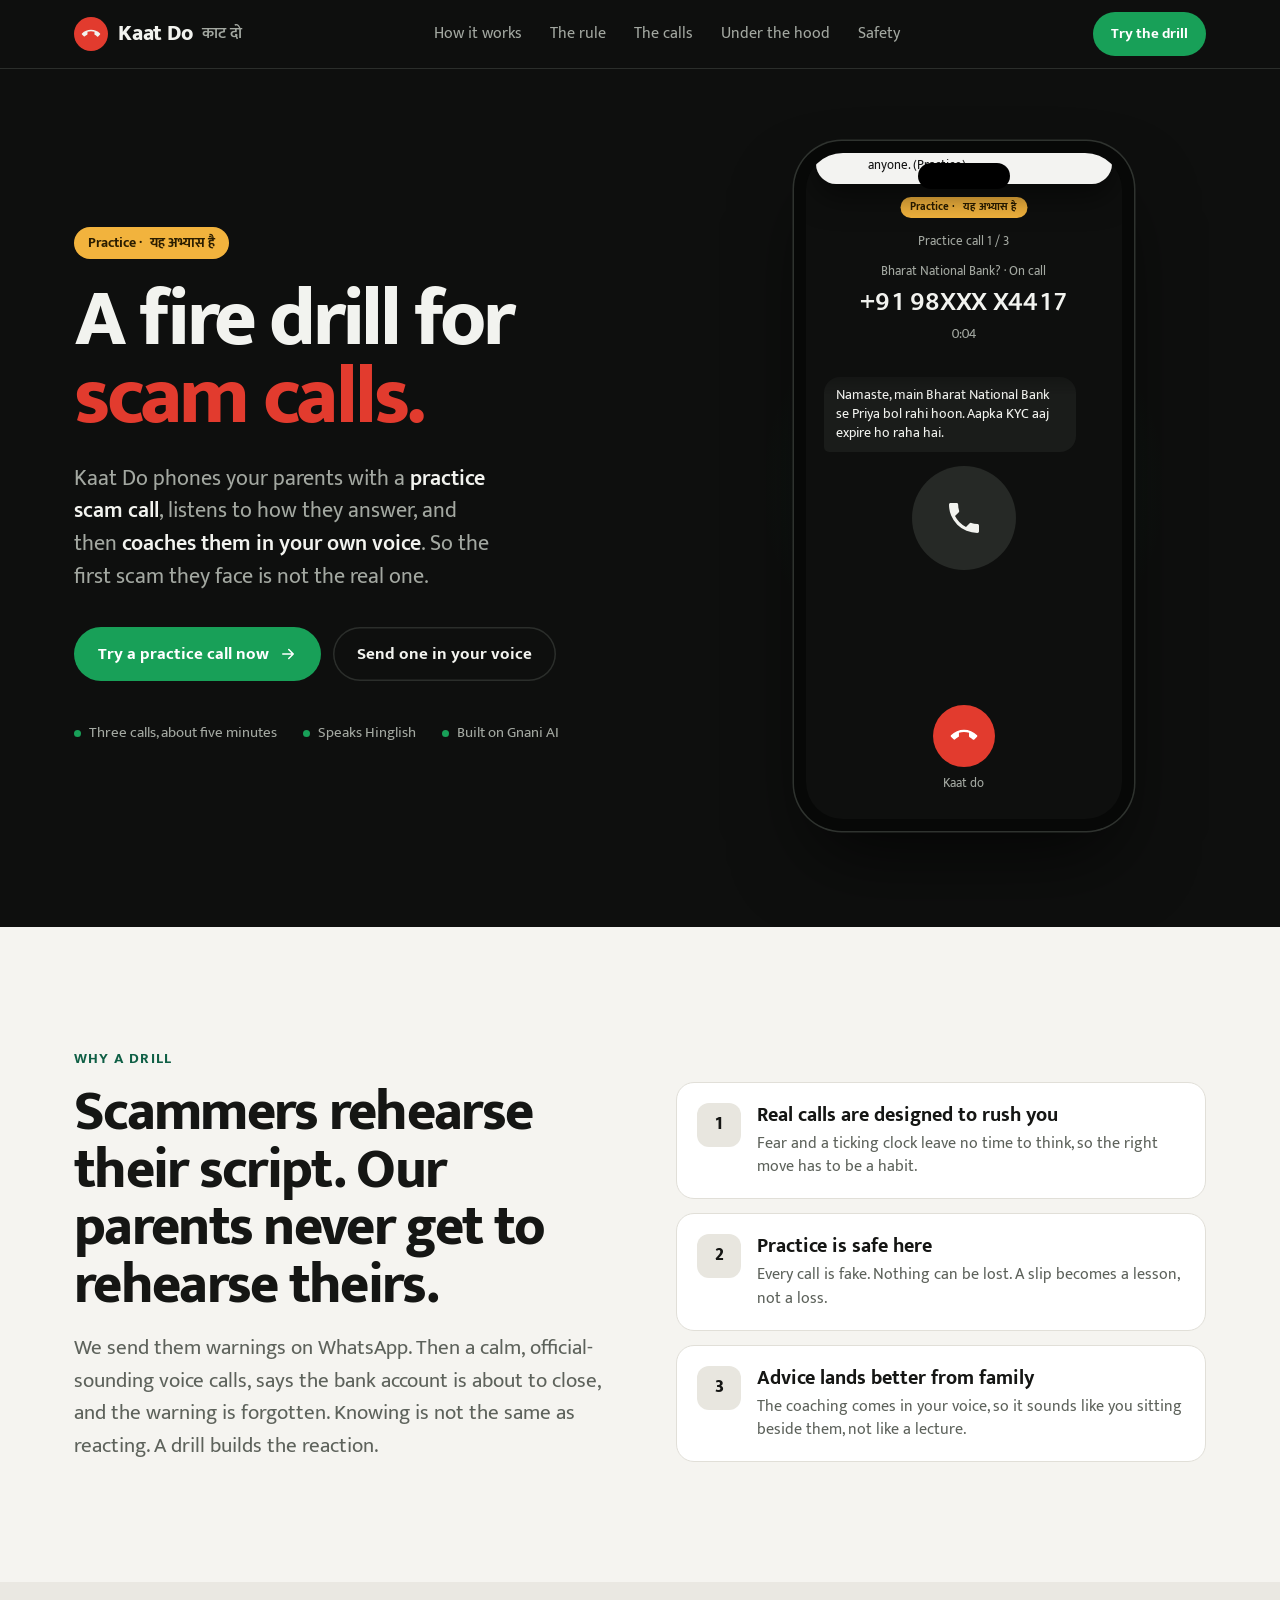
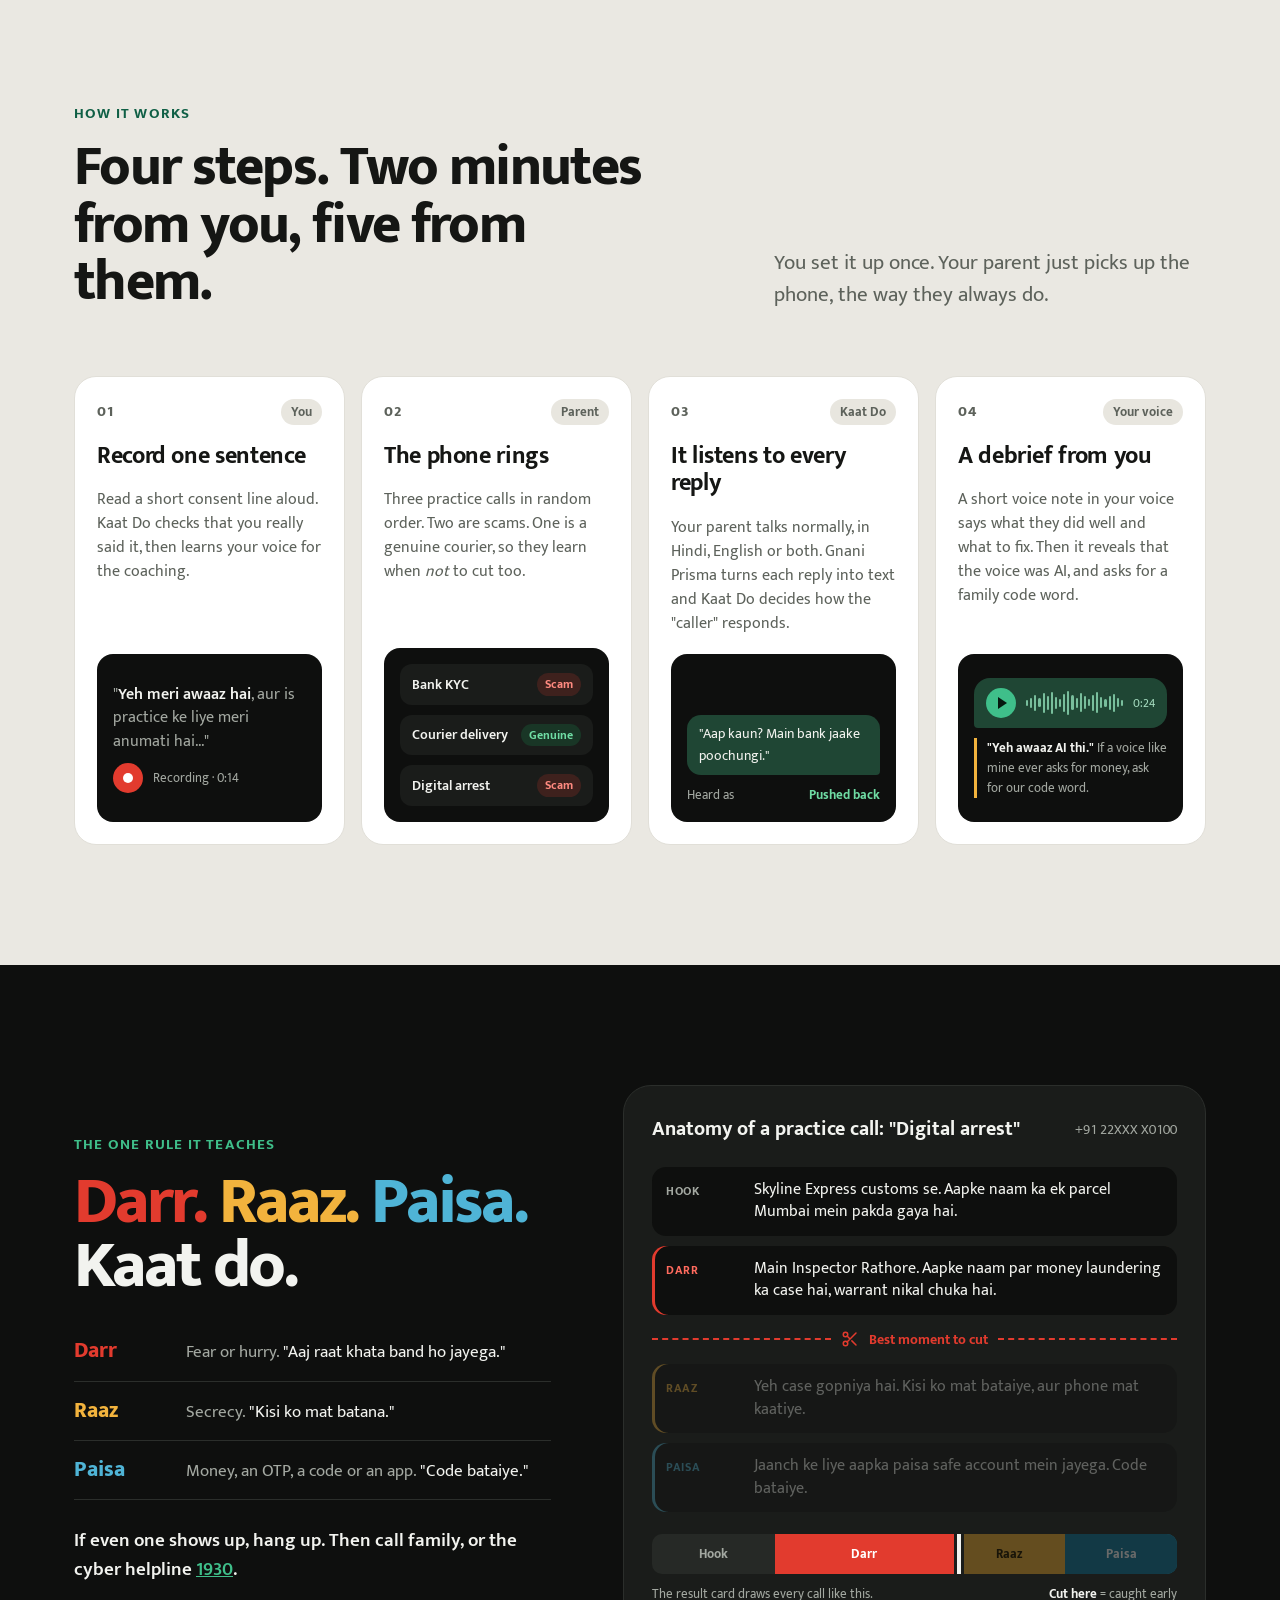
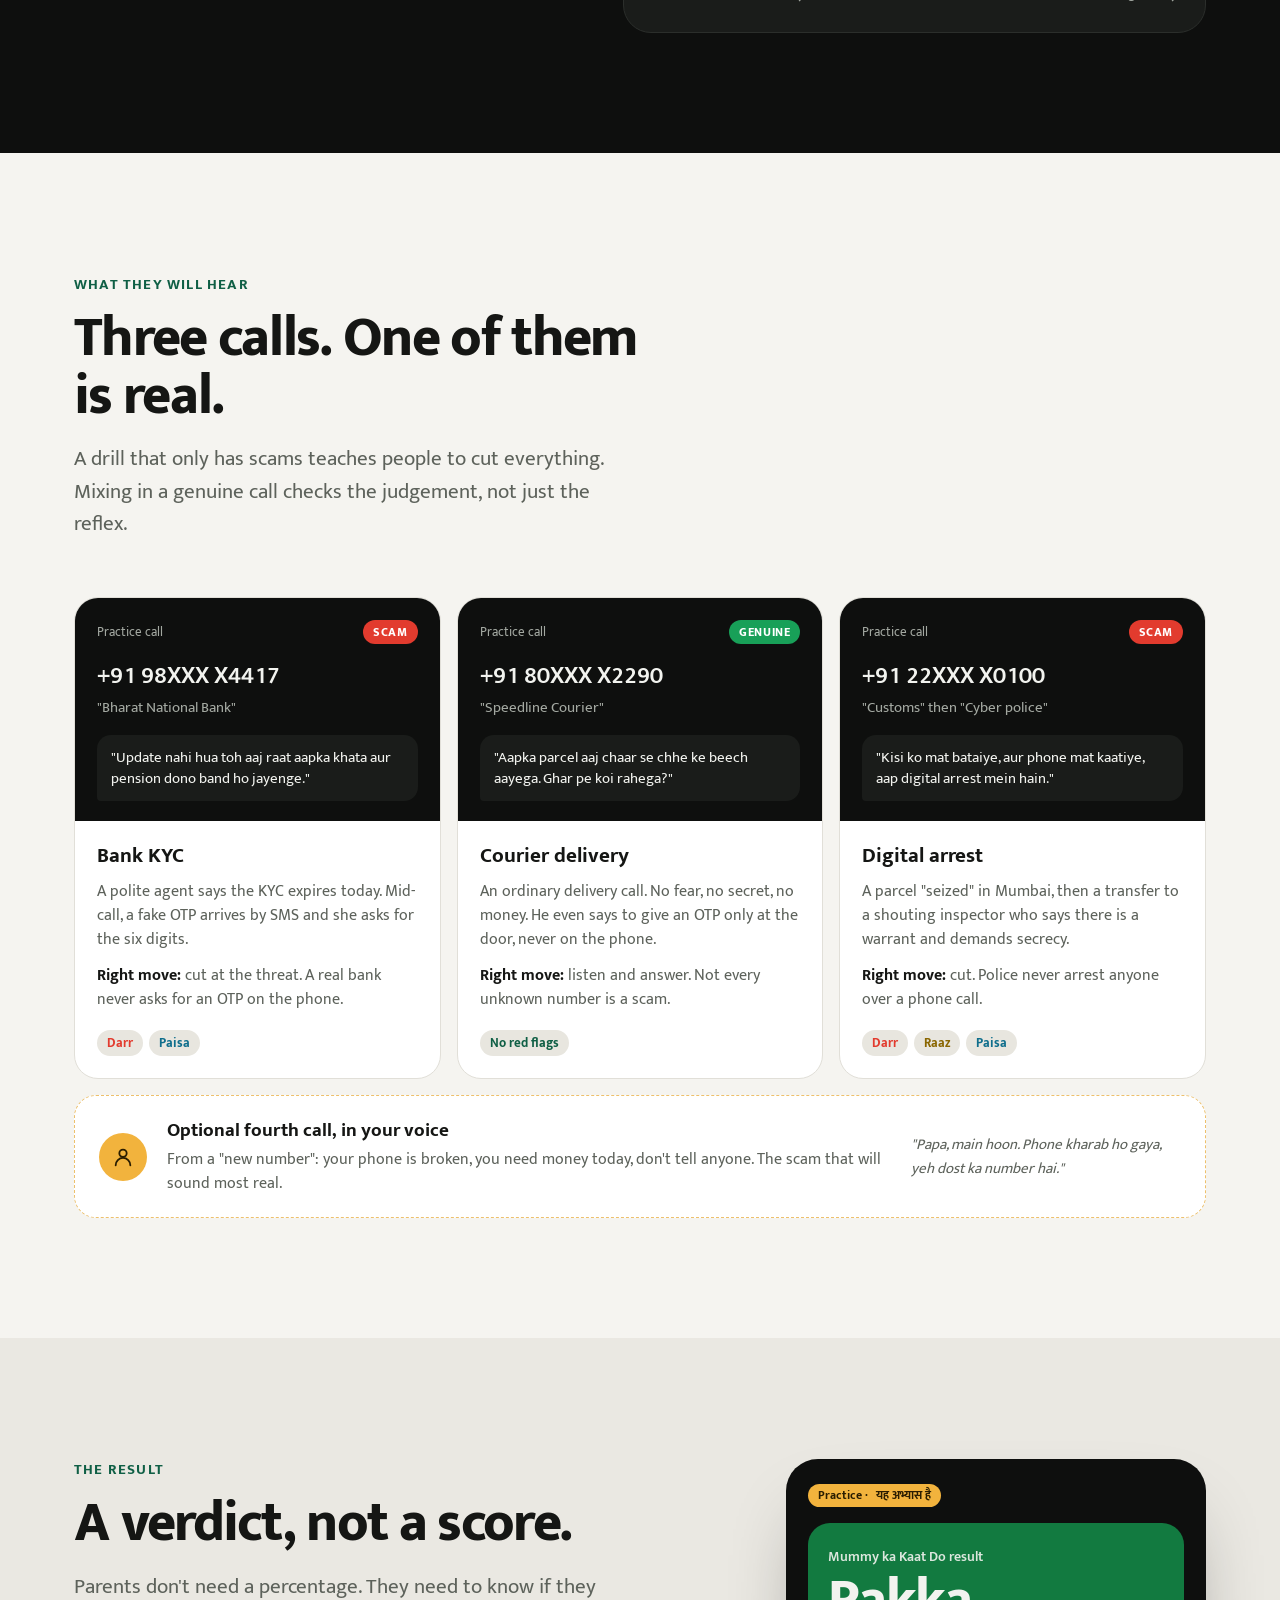
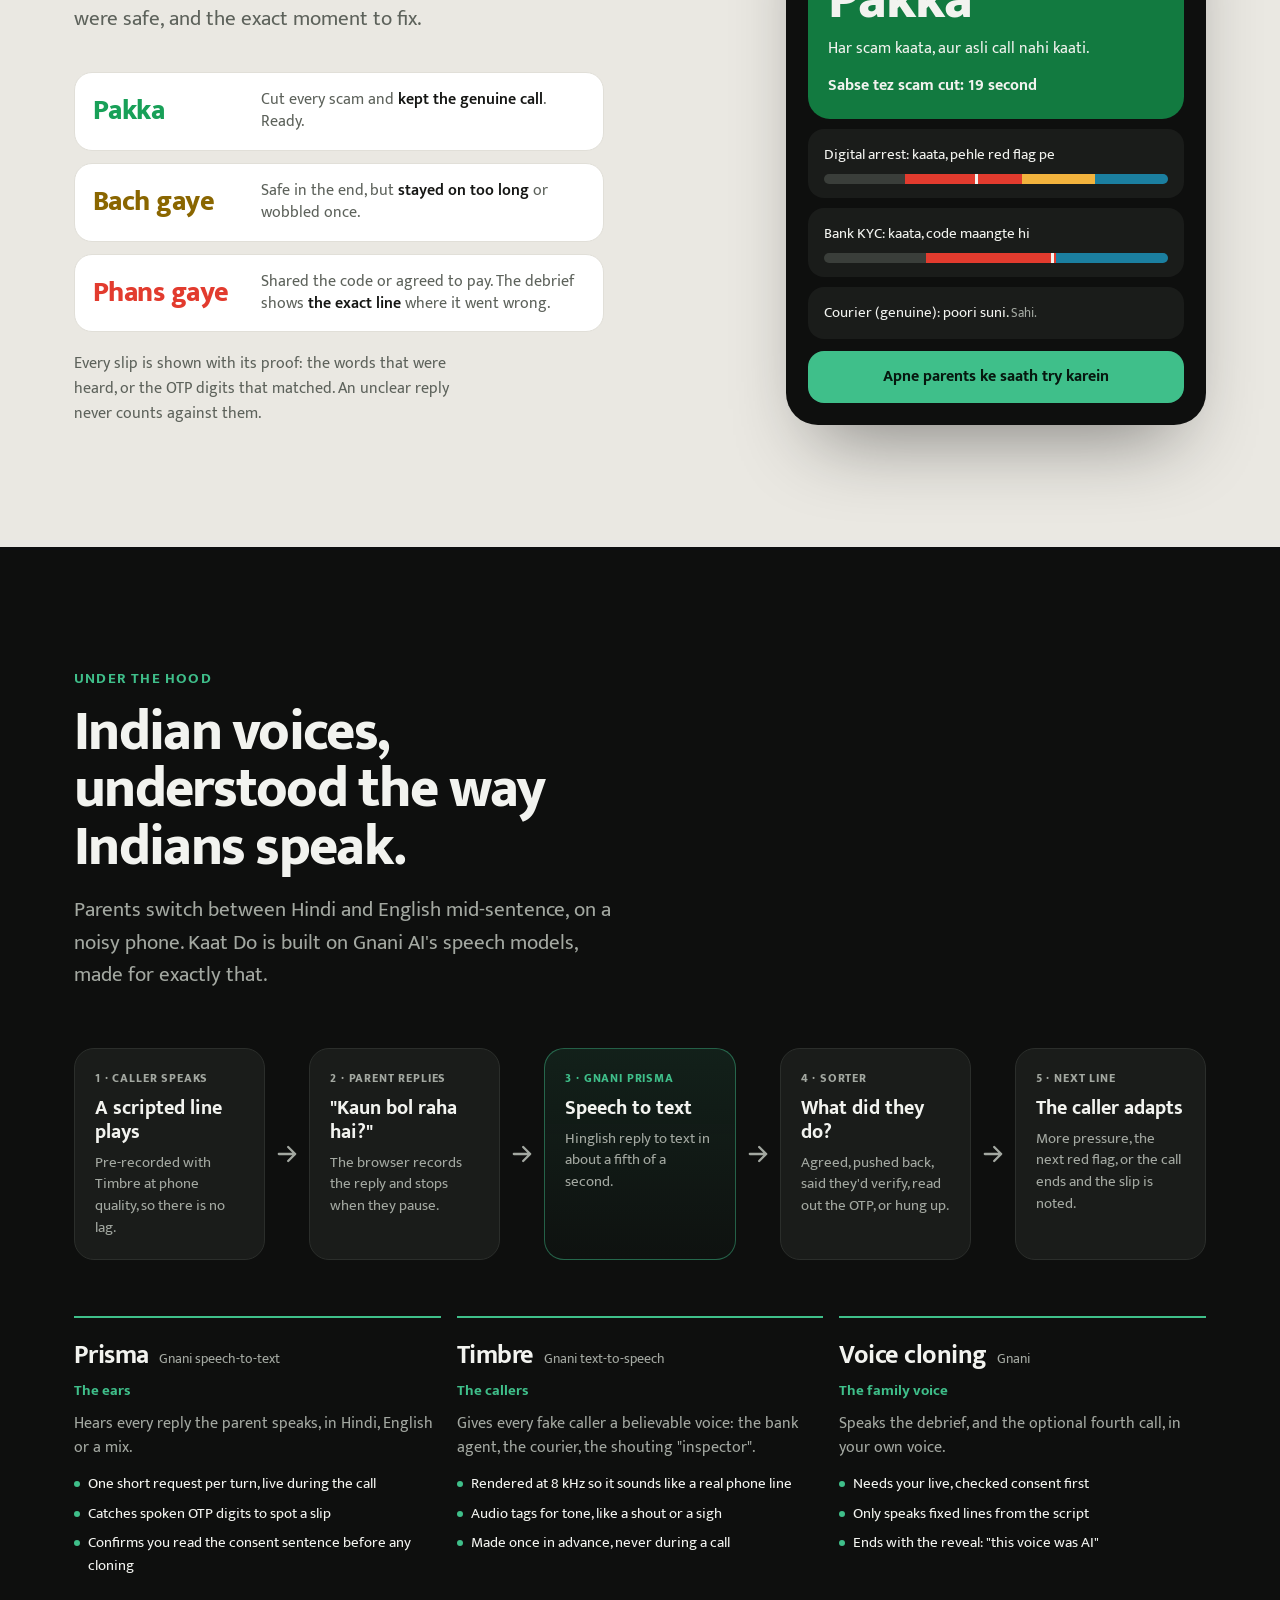
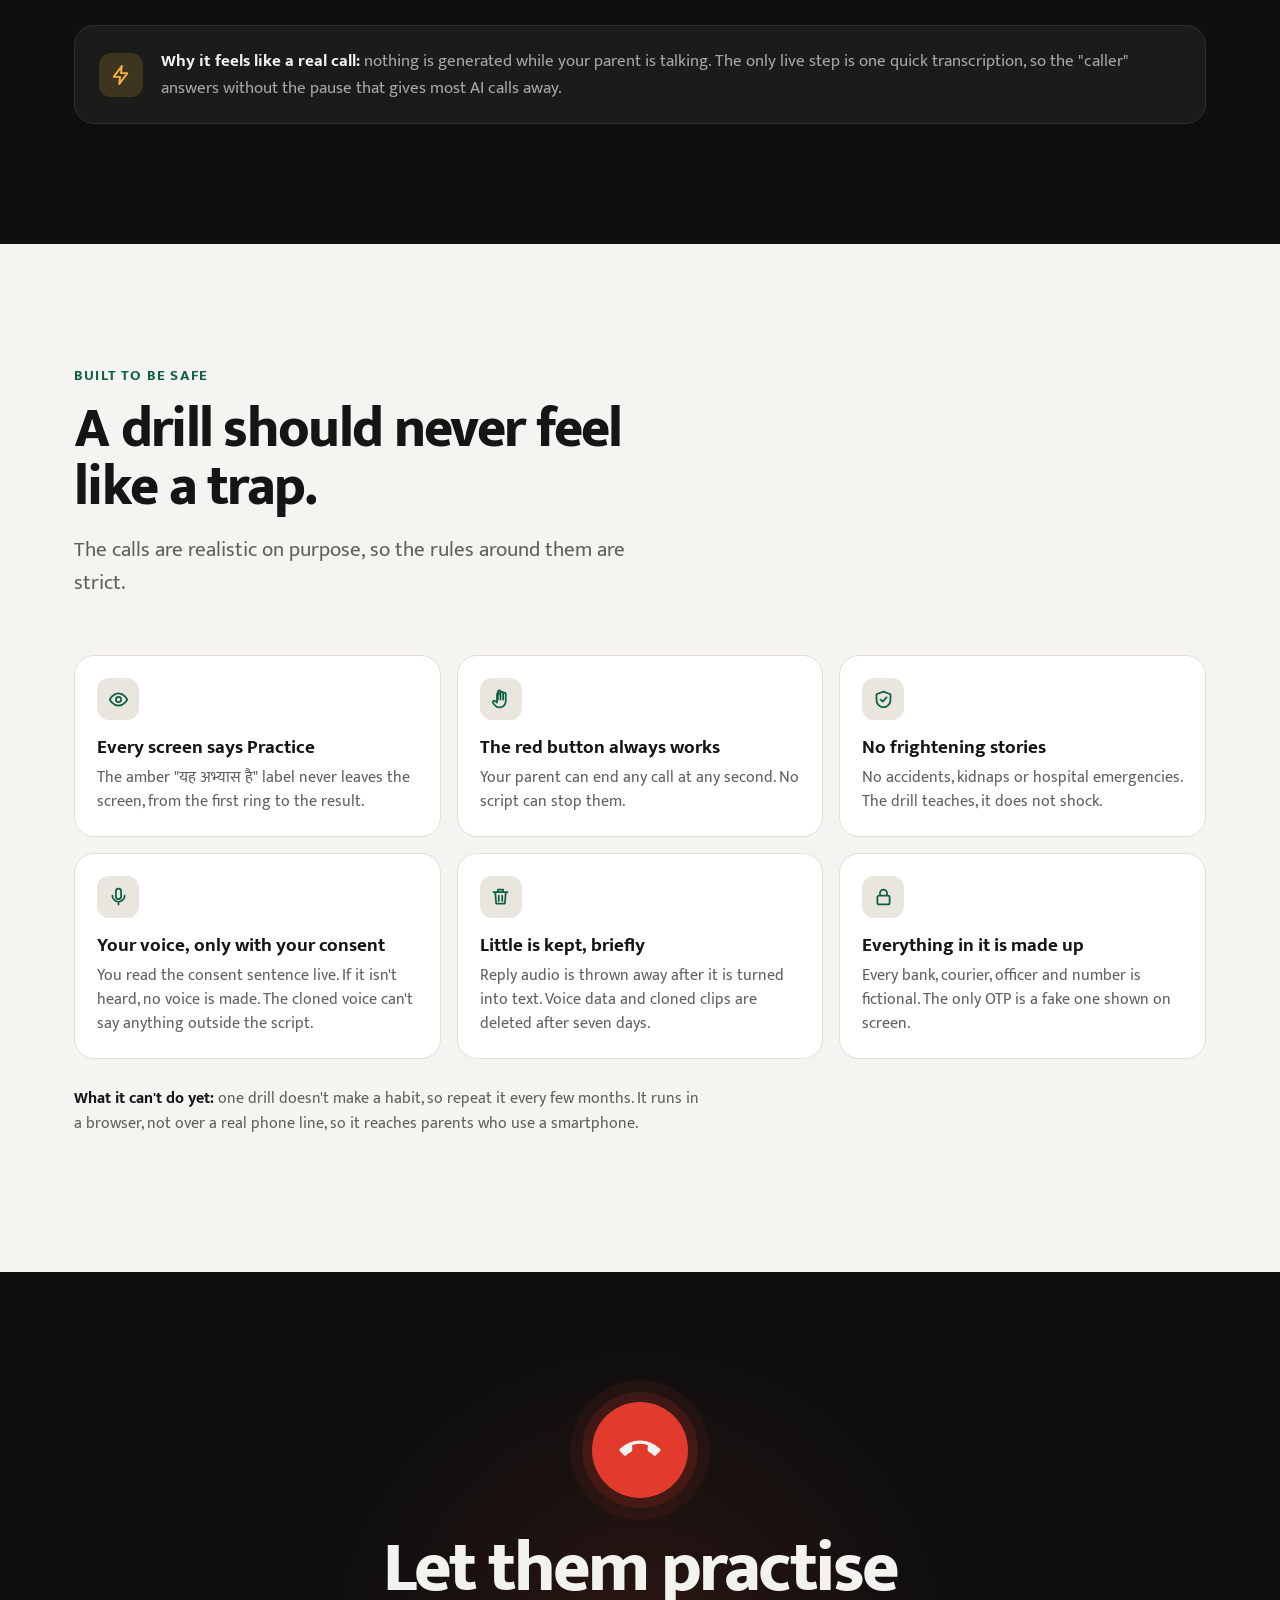
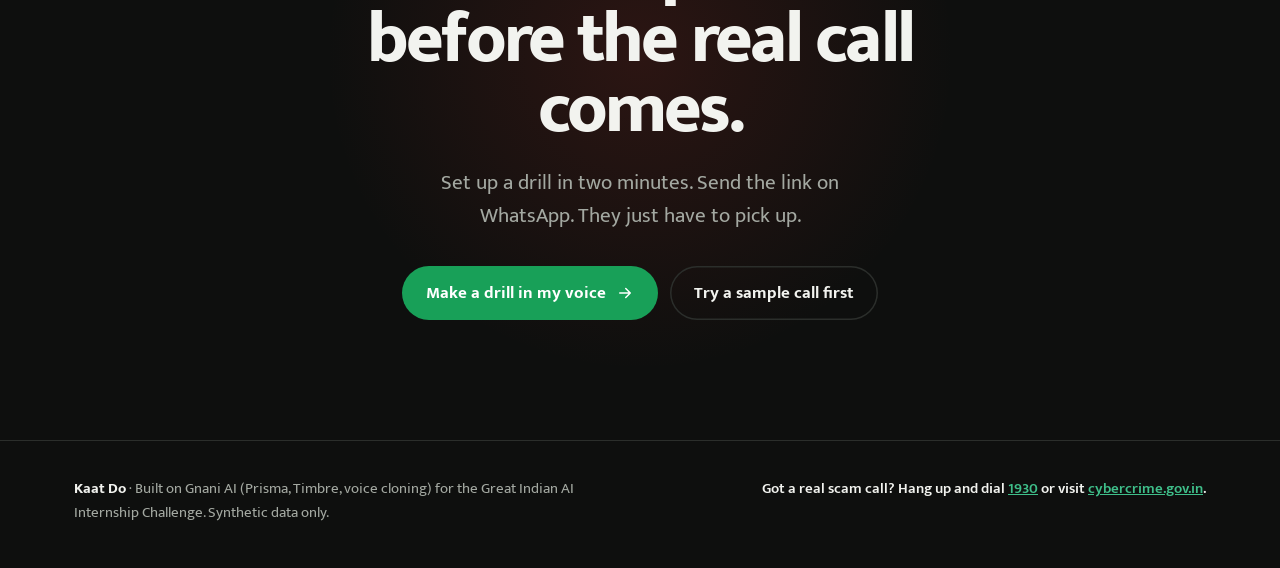
==== landing/index.html @ 8b4a40bf "Serve landing at / and the drill at /try; Vercel entry point; landing buttons open the live drill" ====
<!doctype html>
<html lang="en">
<head>
<meta charset="utf-8">
<meta name="viewport" content="width=device-width, initial-scale=1">
<title>Kaat Do</title>
<meta name="description" content="Kaat Do is a fire drill for scam calls. It calls your parents with a practice scam, listens to how they respond, and coaches them in your voice.">
<link rel="preconnect" href="https://fonts.googleapis.com">
<link rel="preconnect" href="https://fonts.gstatic.com" crossorigin>
<link href="https://fonts.googleapis.com/css2?family=Mukta:wght@400;500;600;700;800&display=swap" rel="stylesheet">
<style>
/* Kaat Do landing. Same system as the app: one face (Mukta), a night call screen,
   warm paper for explanation. Colour is functional: green answers, red cuts,
   amber says Practice, and the three red flags each keep one hue. */
:root {
  --night: #0e0f0e; --night-2: #1a1c1a; --night-3: #262926; --night-ink: #f2f3ef; --night-muted: #a3a8a1; --night-line: #2b2e2b;
  --paper: #f5f4f0; --paper-2: #eae8e2; --card: #ffffff; --ink: #151614; --muted: #5d625b; --line: #e1dfd8; --chip: #e8e6df;
  --green: #18a058; --green-press: #128a4b; --red: #e23b2e; --red-press: #c52f23;
  --amber: #f2b33d; --amber-ink: #2a1d00;
  --darr: #e23b2e; --raaz: #8a6600; --paisa: #0f6e8c; --raaz-fill: #f2b33d;
  --accent: #0f5f45; --on-accent: #ffffff;
  --face: "Mukta", "Noto Sans Devanagari", "Noto Sans", system-ui, sans-serif;
  --wrap: 1180px;
}
@media (prefers-color-scheme: dark) {
  :root:not([data-theme="light"]) {
    --paper: #121312; --paper-2: #181a18; --card: #1c1e1c; --ink: #eef0ec; --muted: #a2a8a0; --line: #2b2e2b; --chip: #2c2f2c;
    --accent: #3fbf8a; --on-accent: #06180f; --raaz: #f2b33d; --paisa: #4fb4d6;
  }
}
:root[data-theme="dark"] {
  --paper: #121312; --paper-2: #181a18; --card: #1c1e1c; --ink: #eef0ec; --muted: #a2a8a0; --line: #2b2e2b; --chip: #2c2f2c;
  --accent: #3fbf8a; --on-accent: #06180f; --raaz: #f2b33d; --paisa: #4fb4d6;
}

* { box-sizing: border-box; }
html { scroll-behavior: smooth; }
html, body { margin: 0; }
body { font-family: var(--face); background: var(--paper); color: var(--ink); font-size: 18px; line-height: 1.55;
  -webkit-font-smoothing: antialiased; overflow-x: hidden; }
a { color: inherit; }
q { quotes: none; }
svg { display: block; }
:focus-visible { outline: 3px solid var(--amber); outline-offset: 3px; border-radius: 6px; }
.wrap { max-width: var(--wrap); margin: 0 auto; padding: 0 24px; }
@media (max-width: 600px) { .wrap { padding: 0 16px; } body { font-size: 17px; } }

.eyebrow { margin: 0 0 14px; font-size: 15px; font-weight: 700; letter-spacing: .08em; text-transform: uppercase; color: var(--accent); }
.night .eyebrow { color: #3fbf8a; }
h2.title { margin: 0; font-size: clamp(34px, 4.4vw, 58px); line-height: 1.02; letter-spacing: -.03em; font-weight: 800; max-width: 18ch; }
.lede { margin: 18px 0 0; font-size: 21px; color: var(--muted); max-width: 46ch; }
.night .lede { color: var(--night-muted); }
section { padding: 120px 0; }
@media (max-width: 760px) { section { padding: 80px 0; } }
.night { background: var(--night); color: var(--night-ink); }

/* ------------------------------------------------ nav */
.nav { position: sticky; top: 0; z-index: 40; background: var(--night); color: var(--night-ink); border-bottom: 1px solid var(--night-line); }
.nav .wrap { display: flex; align-items: center; justify-content: space-between; height: 68px; gap: 20px; }
.brand { display: flex; align-items: center; gap: 10px; text-decoration: none; font-weight: 800; font-size: 22px; letter-spacing: -.01em; }
.brand small { font-weight: 600; font-size: 16px; color: var(--night-muted); }
.mark { width: 34px; height: 34px; border-radius: 50%; background: var(--red); display: grid; place-items: center; flex: none; }
.mark svg { width: 18px; height: 18px; transform: rotate(135deg); }
.nav-links { display: flex; gap: 28px; font-size: 16px; color: var(--night-muted); }
.nav-links a { text-decoration: none; }
.nav-links a:hover { color: var(--night-ink); }
.btn { display: inline-flex; align-items: center; gap: 10px; padding: 14px 24px; border-radius: 99px; font-weight: 700; font-size: 17px;
  text-decoration: none; border: 0; cursor: pointer; transition: transform .12s ease, background-color .12s ease; white-space: nowrap; }
.btn:active { transform: scale(.97); }
.btn-green { background: var(--green); color: #fff; }
.btn-green:hover { background: var(--green-press); }
.btn-ghost { background: transparent; color: var(--night-ink); box-shadow: inset 0 0 0 1.5px var(--night-line); }
.btn-ghost:hover { box-shadow: inset 0 0 0 1.5px var(--night-muted); }
.nav .btn { padding: 10px 18px; font-size: 15px; }
@media (max-width: 860px) { .nav-links { display: none; } }
@media (max-width: 420px) { .brand small { display: none; } }

/* ------------------------------------------------ hero */
.hero { padding: 72px 0 96px; position: relative; overflow: hidden; }
.hero .wrap { display: grid; grid-template-columns: minmax(0, 1.1fr) minmax(0, .9fr); gap: 56px; align-items: center; }
.pill { display: inline-flex; align-items: center; gap: 8px; padding: 5px 14px; border-radius: 99px; background: var(--amber); color: var(--amber-ink);
  font-size: 14px; font-weight: 700; }
.hero h1 { margin: 22px 0 0; font-size: clamp(48px, 6.4vw, 92px); line-height: .95; letter-spacing: -.04em; font-weight: 800; }
.hero h1 .cut { color: var(--red); position: relative; white-space: nowrap; }
.hero-lede { margin: 26px 0 0; font-size: clamp(19px, 1.7vw, 23px); line-height: 1.5; color: var(--night-muted); max-width: 33ch; }
.hero-lede b { color: var(--night-ink); font-weight: 600; }
.hero-ctas { display: flex; flex-wrap: wrap; gap: 12px; margin-top: 34px; }
.hero-meta { display: flex; flex-wrap: wrap; gap: 10px 26px; margin: 40px 0 0; padding: 0; list-style: none; font-size: 15px; color: var(--night-muted); }
.hero-meta li { display: flex; align-items: center; gap: 8px; }
.hero-meta i { width: 7px; height: 7px; border-radius: 50%; background: var(--green); }
@media (max-width: 920px) {
  .hero .wrap { grid-template-columns: 1fr; gap: 56px; }
  .hero { padding: 48px 0 80px; }
}

/* phone */
.phone-stage { position: relative; display: grid; place-items: center; }
.phone-stage::before { content: ""; position: absolute; width: 120%; aspect-ratio: 1; border-radius: 50%;
  background: radial-gradient(closest-side, rgba(24,160,88,.16), transparent 70%); pointer-events: none; }
.phone { position: relative; width: 340px; max-width: 100%; aspect-ratio: 340 / 690; background: #070807; border-radius: 48px; padding: 12px;
  box-shadow: 0 0 0 1.5px #2f332f, 0 40px 80px -20px rgba(0,0,0,.7); }
.screen { position: relative; height: 100%; border-radius: 37px; background: var(--night); overflow: hidden; color: var(--night-ink);
  display: flex; flex-direction: column; text-align: center; padding: 50px 18px 26px; }
.notch { position: absolute; top: 10px; left: 50%; transform: translateX(-50%); width: 92px; height: 26px; border-radius: 99px; background: #000; z-index: 6; }
.screen .pill { position: absolute; top: 44px; left: 50%; transform: translateX(-50%); font-size: 11px; padding: 2px 10px; z-index: 4; white-space: nowrap; }
.ph-count { margin: 28px 0 0; font-size: 13px; color: var(--night-muted); }
.ph-kind { margin: 10px 0 0; font-size: 13px; color: var(--night-muted); }
.ph-num { margin: 0; font-size: 27px; font-weight: 600; letter-spacing: -.01em; font-variant-numeric: tabular-nums; }
.ph-timer { margin: 0; font-size: 14px; color: var(--night-muted); font-variant-numeric: tabular-nums; min-height: 1.4em; }
.ph-mid { flex: 1; position: relative; display: grid; place-items: center; min-height: 0; }
.ph-avatar { position: relative; width: 104px; height: 104px; border-radius: 50%; background: var(--night-3); display: grid; place-items: center;
  transition: opacity .35s, transform .35s; }
.ph-avatar svg { width: 40px; height: 40px; }
.ripple { position: absolute; inset: 0; border-radius: 50%; border: 2px solid var(--green); opacity: 0; animation: ripple 2.2s cubic-bezier(.2,.6,.3,1) infinite; }
.ripple.r2 { animation-delay: 1.1s; }
@keyframes ripple { 0% { transform: scale(1); opacity: .7; } 100% { transform: scale(1.75); opacity: 0; } }
.caps { position: absolute; inset: 6px 0; overflow: hidden; -webkit-mask-image: linear-gradient(to bottom, transparent 0, #000 44px); mask-image: linear-gradient(to bottom, transparent 0, #000 44px); display: flex; flex-direction: column; justify-content: flex-end; gap: 8px; opacity: 0; transition: opacity .3s; }
.cap { text-align: left; padding: 9px 12px; border-radius: 16px; max-width: 90%; font-size: 14px; line-height: 1.35; background: var(--night-2);
  border-bottom-left-radius: 5px; align-self: flex-start; opacity: 0; transform: translateY(10px); transition: opacity .3s, transform .3s; }
.cap.show { opacity: 1; transform: none; }
.cap.gone { display: none; }
.cap .tag { display: inline-block; margin-bottom: 3px; font-size: 11px; font-weight: 700; letter-spacing: .06em; text-transform: uppercase; }
.cap .t-darr { color: #ff6b5e; } .cap .t-paisa { color: #4fb4d6; }
.cap.me { align-self: flex-end; background: #1f4634; border-bottom-left-radius: 16px; border-bottom-right-radius: 5px; }
.ph-btns { display: flex; justify-content: space-between; padding: 0 22px; margin-top: 14px; }
.ph-btn { display: flex; flex-direction: column; align-items: center; gap: 6px; font-size: 13px; color: var(--night-muted); transition: opacity .3s; }
.ph-round { width: 62px; height: 62px; border-radius: 50%; display: grid; place-items: center; color: #fff; }
.ph-round svg { width: 26px; height: 26px; }
.ph-round.red { background: var(--red); } .ph-round.red svg { transform: rotate(135deg); }
.ph-round.green { background: var(--green); animation: nudge 1.6s ease-in-out infinite; }
@keyframes nudge { 0%, 60%, 100% { transform: translateY(0); } 70% { transform: translateY(-6px) rotate(-8deg); } 80% { transform: rotate(8deg); } 90% { transform: rotate(-4deg); } }
.ph-btns.incall .ans { opacity: 0; pointer-events: none; }
.ph-btns.incall { justify-content: center; }
.ph-btns.incall .ans { display: none; }
.ph-red-press { animation: press .5s ease; }
@keyframes press { 40% { transform: scale(.86); } }

.sms { position: absolute; top: 74px; left: 10px; right: 10px; z-index: 5; display: flex; gap: 10px; align-items: flex-start; text-align: left;
  background: #f3f3f1; color: #141414; border-radius: 20px; padding: 10px 12px; box-shadow: 0 12px 30px rgba(0,0,0,.5);
  font-size: 13px; line-height: 1.35; transform: translateY(-160%); transition: transform .5s cubic-bezier(.2,.9,.3,1.15); }
.sms.on { transform: translateY(0); }
.sms-ic { flex: none; width: 30px; height: 30px; border-radius: 50%; background: #1a73e8; color: #fff; display: grid; place-items: center; }
.sms-ic svg { width: 15px; height: 15px; }
.sms-head { display: flex; justify-content: space-between; color: #5a5a5a; font-size: 12px; }
.sms-head b { color: #141414; }

.ph-end { position: absolute; inset: 0; z-index: 7; display: grid; place-content: center; justify-items: center; gap: 10px; padding: 24px;
  background: var(--night); opacity: 0; pointer-events: none; transition: opacity .4s; }
.ph-end.on { opacity: 1; }
.ph-end .big { margin: 0; font-size: 44px; font-weight: 800; letter-spacing: -.03em; line-height: 1; color: #3fbf8a; }
.ph-end p { margin: 0; color: var(--night-muted); font-size: 15px; max-width: 22ch; }
.ph-end .chip { margin-top: 8px; padding: 6px 12px; border-radius: 99px; background: var(--night-2); font-size: 13px; color: var(--night-ink); }

.float-note { position: absolute; z-index: 3; background: var(--night-2); border: 1px solid var(--night-line); color: var(--night-ink);
  border-radius: 14px; padding: 10px 14px; font-size: 14px; line-height: 1.3; box-shadow: 0 16px 40px -12px rgba(0,0,0,.6); max-width: 200px; text-align: left; }
.float-note b { display: block; font-size: 12px; letter-spacing: .06em; text-transform: uppercase; color: var(--night-muted); font-weight: 700; margin-bottom: 2px; }
.fn-1 { left: -6px; top: 22%; }
.fn-2 { right: -10px; bottom: 20%; }
.fn-2 b { color: #3fbf8a; }
@media (max-width: 1080px) { .float-note { display: none; } }

/* ------------------------------------------------ problem */
.problem .wrap { display: grid; grid-template-columns: minmax(0, 1fr) minmax(0, 1fr); gap: 72px; align-items: end; }
.problem-points { display: grid; gap: 14px; margin: 0; padding: 0; list-style: none; }
.problem-points li { display: grid; grid-template-columns: 44px 1fr; gap: 16px; align-items: start; background: var(--card); border: 1px solid var(--line);
  border-radius: 18px; padding: 20px; }
.problem-points .n { width: 44px; height: 44px; border-radius: 12px; background: var(--chip); display: grid; place-items: center; font-weight: 800; font-size: 18px; }
.problem-points h3 { margin: 0; font-size: 20px; line-height: 1.25; }
.problem-points p { margin: 4px 0 0; color: var(--muted); font-size: 16px; line-height: 1.45; }
@media (max-width: 900px) { .problem .wrap { grid-template-columns: 1fr; gap: 40px; } }

/* ------------------------------------------------ steps */
.steps-head { display: flex; justify-content: space-between; align-items: end; gap: 32px; flex-wrap: wrap; }
.steps { list-style: none; margin: 64px 0 0; padding: 0; display: grid; grid-template-columns: repeat(4, minmax(0, 1fr)); gap: 16px; counter-reset: s; }
.step { background: var(--card); border: 1px solid var(--line); border-radius: 22px; padding: 22px; display: flex; flex-direction: column; gap: 18px; position: relative; }
.step-top { display: flex; align-items: center; justify-content: space-between; }
.step-n { font-size: 15px; font-weight: 800; color: var(--muted); letter-spacing: .04em; }
.step-who { font-size: 13px; font-weight: 700; padding: 3px 10px; border-radius: 99px; background: var(--chip); color: var(--muted); }
.step h3 { margin: 0; font-size: 24px; line-height: 1.15; letter-spacing: -.015em; }
.step p { margin: 0; color: var(--muted); font-size: 16px; line-height: 1.5; }
.step .vis { margin-top: auto; border-radius: 16px; background: var(--night); color: var(--night-ink); padding: 16px; min-height: 168px;
  display: flex; flex-direction: column; justify-content: center; gap: 10px; font-size: 14px; }
@media (max-width: 1060px) { .steps { grid-template-columns: repeat(2, minmax(0, 1fr)); } }
@media (max-width: 620px) { .steps { grid-template-columns: 1fr; } }

/* step visuals */
.tele { font-size: 16px; line-height: 1.45; color: var(--night-muted); }
.tele mark { background: none; color: var(--night-ink); font-weight: 600; }
.rec { display: flex; align-items: center; gap: 10px; font-size: 13px; color: var(--night-muted); }
.rec i { width: 30px; height: 30px; border-radius: 50%; background: var(--red); display: grid; place-items: center; }
.rec i::after { content: ""; width: 10px; height: 10px; border-radius: 50%; background: #fff; animation: blink 1.2s infinite; }
@keyframes blink { 50% { opacity: .3; } }
.calls-mini { display: grid; gap: 8px; }
.cm { display: flex; justify-content: space-between; align-items: center; background: var(--night-2); border-radius: 12px; padding: 9px 12px; }
.cm b { font-weight: 600; }
.cm span { font-size: 12px; font-weight: 700; padding: 2px 8px; border-radius: 99px; }
.cm .s { background: rgba(226,59,46,.18); color: #ff8a80; }
.cm .g { background: rgba(24,160,88,.2); color: #6fdca4; }
.cm .v { background: rgba(242,179,61,.18); color: var(--amber); }
.listen { display: flex; gap: 4px; align-items: center; height: 34px; justify-content: center; }
.listen i { width: 6px; border-radius: 3px; background: var(--green); animation: eq 1s ease-in-out infinite; }
.listen i:nth-child(1) { animation-delay: -.2s; } .listen i:nth-child(2) { animation-delay: -.5s; } .listen i:nth-child(3) { animation-delay: -.1s; }
.listen i:nth-child(4) { animation-delay: -.7s; } .listen i:nth-child(5) { animation-delay: -.3s; } .listen i:nth-child(6) { animation-delay: -.6s; } .listen i:nth-child(7) { animation-delay: -.4s; }
@keyframes eq { 0%, 100% { height: 8px; } 50% { height: 30px; } }
.heard { background: #1f4634; border-radius: 14px 14px 4px 14px; padding: 8px 12px; align-self: flex-end; font-size: 14px; }
.sorted { display: flex; align-items: center; justify-content: space-between; font-size: 13px; color: var(--night-muted); }
.sorted b { color: #6fdca4; font-weight: 700; }
.vnote { display: flex; align-items: center; gap: 10px; background: #1f4634; border-radius: 16px 16px 16px 4px; padding: 10px 12px; }
.vnote .play { width: 30px; height: 30px; border-radius: 50%; background: #3fbf8a; display: grid; place-items: center; flex: none; }
.vnote .play::after { content: ""; border-left: 9px solid #06180f; border-top: 6px solid transparent; border-bottom: 6px solid transparent; margin-left: 3px; }
.wave { display: flex; align-items: center; gap: 2px; flex: 1; height: 24px; }
.wave i { flex: 1; background: #8fdcb7; border-radius: 2px; opacity: .8; }
.vnote small { font-size: 12px; color: #a6dcc0; }
.reveal { font-size: 13px; color: var(--night-muted); border-left: 3px solid var(--amber); padding-left: 10px; }
.reveal b { color: var(--night-ink); }

/* ------------------------------------------------ rule / anatomy */
.rule .wrap { display: grid; grid-template-columns: minmax(0, .9fr) minmax(0, 1.1fr); gap: 72px; align-items: center; }
.slogan { margin: 0; font-size: clamp(44px, 5.2vw, 74px); line-height: .96; font-weight: 800; letter-spacing: -.04em; }
.slogan .d { color: var(--darr); } .slogan .r { color: var(--raaz-fill); } .slogan .p { color: #4fb4d6; }
.slogan .top { white-space: nowrap; }
@media (max-width: 420px) { .slogan .top { white-space: normal; } }
.slogan .k { display: block; color: var(--night-ink); }
.flag-list { list-style: none; margin: 36px 0 0; padding: 0; display: grid; gap: 12px; }
.flag-list li { display: grid; grid-template-columns: 96px 1fr; gap: 16px; align-items: baseline; padding-bottom: 12px; border-bottom: 1px solid var(--night-line); }
.flag-list b { font-size: 22px; font-weight: 800; }
.flag-list li:nth-child(1) b { color: var(--darr); } .flag-list li:nth-child(2) b { color: var(--raaz-fill); } .flag-list li:nth-child(3) b { color: #4fb4d6; }
.flag-list span { color: var(--night-muted); font-size: 17px; }
.flag-list em { color: var(--night-ink); font-style: normal; }
.after { margin: 26px 0 0; font-size: 19px; font-weight: 600; }
.after a { color: #3fbf8a; }

.anatomy { background: var(--night-2); border: 1px solid var(--night-line); border-radius: 28px; padding: 28px; }
.anatomy-head { display: flex; justify-content: space-between; align-items: center; gap: 12px; flex-wrap: wrap; }
.anatomy-head h3 { margin: 0; font-size: 20px; }
.anatomy-head span { font-size: 14px; color: var(--night-muted); font-variant-numeric: tabular-nums; }
.lines { list-style: none; margin: 22px 0 0; padding: 0; display: grid; gap: 10px; position: relative; }
.line { display: grid; grid-template-columns: 74px 1fr; gap: 14px; align-items: start; padding: 12px 14px; border-radius: 14px; background: var(--night);
  transition: opacity .5s; }
.line .who { font-size: 12px; font-weight: 700; letter-spacing: .06em; text-transform: uppercase; padding-top: 3px; }
.line q { quotes: none; font-size: 16px; line-height: 1.4; }
.line .en { display: block; font-size: 13px; color: var(--night-muted); margin-top: 2px; }
.line.hook .who { color: var(--night-muted); }
.line.darr { box-shadow: inset 3px 0 0 var(--darr); } .line.darr .who { color: #ff6b5e; }
.line.raaz { box-shadow: inset 3px 0 0 var(--raaz-fill); } .line.raaz .who { color: var(--raaz-fill); }
.line.paisa { box-shadow: inset 3px 0 0 #4fb4d6; } .line.paisa .who { color: #4fb4d6; }
.cutline { position: relative; display: flex; align-items: center; gap: 10px; color: var(--red); font-size: 14px; font-weight: 700; margin: 4px 0; }
.cutline::before, .cutline::after { content: ""; flex: 1; border-top: 2px dashed var(--red); }
.cutline svg { width: 18px; height: 18px; }
.line.after-cut { opacity: .32; }
.strip { margin-top: 22px; }
.strip-bar { display: flex; height: 40px; border-radius: 10px; overflow: hidden; position: relative; }
.strip-bar div { display: grid; place-items: center; font-size: 13px; font-weight: 700; color: #fff; }
.sb-hook { flex: 1.1; background: var(--night-3); color: var(--night-muted) !important; }
.sb-darr { flex: 1.6; background: var(--darr); }
.sb-raaz { flex: 1; background: var(--raaz-fill); color: var(--amber-ink) !important; }
.sb-paisa { flex: 1; background: #1b7fa0; }
.strip-cut { position: absolute; top: -6px; bottom: -6px; width: 4px; background: var(--night-ink); border-radius: 2px; left: 58%;
  box-shadow: 0 0 0 3px var(--night-2); transform-origin: top; }
.strip-cut::after { content: ""; position: absolute; left: 4px; right: 0; top: 6px; bottom: 6px; }
.strip-label { display: flex; justify-content: space-between; margin-top: 10px; font-size: 13px; color: var(--night-muted); }
.strip-label b { color: var(--night-ink); }
.strip-shade { position: absolute; top: 0; bottom: 0; right: 0; left: 58%; background: rgba(14,15,14,.62); }
@media (max-width: 960px) { .rule .wrap { grid-template-columns: 1fr; gap: 48px; } }
@media (max-width: 520px) { .line { grid-template-columns: 1fr; gap: 2px; } .anatomy { padding: 18px; } .flag-list li { grid-template-columns: 76px 1fr; } }

/* ------------------------------------------------ three calls */
.calls { display: grid; grid-template-columns: repeat(3, minmax(0, 1fr)); gap: 16px; margin-top: 56px; }
.call { border-radius: 24px; overflow: hidden; background: var(--card); border: 1px solid var(--line); display: flex; flex-direction: column; }
.call-top { background: var(--night); color: var(--night-ink); padding: 22px 22px 20px; }
.call-kind { display: flex; justify-content: space-between; align-items: center; font-size: 13px; color: var(--night-muted); }
.verdict-tag { font-size: 12px; font-weight: 800; letter-spacing: .05em; text-transform: uppercase; padding: 3px 10px; border-radius: 99px; }
.vt-scam { background: var(--red); color: #fff; }
.vt-real { background: var(--green); color: #fff; }
.vt-voice { background: var(--amber); color: var(--amber-ink); }
.call-num { margin: 14px 0 0; font-size: 24px; font-weight: 600; font-variant-numeric: tabular-nums; }
.call-name { margin: 0; font-size: 15px; color: var(--night-muted); }
.call-quote { margin: 16px 0 0; padding: 12px 14px; background: var(--night-2); border-radius: 14px 14px 14px 4px; font-size: 15px; line-height: 1.4; }
.call-body { padding: 22px; display: flex; flex-direction: column; gap: 12px; flex: 1; }
.call-body h3 { margin: 0; font-size: 21px; line-height: 1.2; }
.call-body p { margin: 0; font-size: 16px; color: var(--muted); line-height: 1.5; }
.call-flags { display: flex; gap: 6px; flex-wrap: wrap; margin-top: auto; padding-top: 6px; }
.fchip { font-size: 13px; font-weight: 700; padding: 3px 10px; border-radius: 99px; background: var(--chip); }
.fchip.darr { color: var(--darr); } .fchip.raaz { color: var(--raaz); } .fchip.paisa { color: var(--paisa); } .fchip.none { color: var(--accent); }
.bonus { margin-top: 16px; display: grid; grid-template-columns: auto 1fr auto; gap: 20px; align-items: center; padding: 20px 24px; border-radius: 22px;
  background: var(--card); border: 1px dashed color-mix(in srgb, var(--amber) 70%, var(--line)); }
.bonus .ic { width: 48px; height: 48px; border-radius: 50%; background: var(--amber); display: grid; place-items: center; color: var(--amber-ink); }
.bonus .ic svg { width: 22px; height: 22px; }
.bonus h3 { margin: 0; font-size: 19px; }
.bonus p { margin: 2px 0 0; font-size: 16px; color: var(--muted); }
.bonus q { font-size: 15px; color: var(--muted); font-style: italic; max-width: 30ch; }
@media (max-width: 980px) { .calls { grid-template-columns: 1fr; max-width: 560px; } .bonus { grid-template-columns: auto 1fr; } .bonus q { display: none; } }

/* ------------------------------------------------ verdicts */
.verdicts .wrap { display: grid; grid-template-columns: minmax(0, 1fr) minmax(0, 1fr); gap: 72px; align-items: center; }
.vlist { list-style: none; margin: 36px 0 0; padding: 0; display: grid; gap: 12px; }
.vlist li { display: grid; grid-template-columns: 150px 1fr; gap: 18px; align-items: center; padding: 16px 18px; border-radius: 18px; background: var(--card); border: 1px solid var(--line); }
.vlist b { font-size: 28px; font-weight: 800; letter-spacing: -.02em; line-height: 1; }
.vlist .v1 b { color: var(--green); } .vlist .v2 b { color: var(--raaz); } .vlist .v3 b { color: var(--darr); }
.vlist span { font-size: 16px; color: var(--muted); line-height: 1.4; }
.vlist em { font-style: normal; color: var(--ink); font-weight: 600; }
.nonum { margin: 20px 0 0; font-size: 16px; color: var(--muted); max-width: 46ch; }

.result { background: var(--night); color: var(--night-ink); border-radius: 32px; padding: 22px; max-width: 420px; margin-left: auto; width: 100%;
  box-shadow: 0 40px 80px -30px rgba(0,0,0,.45); position: relative; }
.result .pill { font-size: 12px; padding: 2px 10px; }
.res-top { margin-top: 14px; background: #127a40; border-radius: 22px; padding: 20px; }
.res-top small { font-size: 14px; font-weight: 600; opacity: .9; }
.res-top .big { margin: 2px 0 0; font-size: 56px; font-weight: 800; letter-spacing: -.03em; line-height: 1; }
.res-top p { margin: 8px 0 0; font-size: 16px; }
.res-top .fast { margin-top: 12px; font-weight: 700; }
.res-row { margin-top: 10px; background: var(--night-2); border-radius: 16px; padding: 14px 16px; font-size: 15px; }
.res-row .mini { display: flex; height: 10px; border-radius: 5px; overflow: hidden; margin-top: 8px; position: relative; }
.res-row .mini i { display: block; }
.res-row .mini .x { position: absolute; top: -3px; bottom: -3px; width: 3px; background: var(--night-ink); border-radius: 2px; }
.res-row small { color: var(--night-muted); }
.res-share { margin-top: 12px; background: #3fbf8a; color: #06180f; border-radius: 16px; padding: 14px; text-align: center; font-weight: 700; font-size: 16px; }
@media (max-width: 920px) { .verdicts .wrap { grid-template-columns: 1fr; gap: 48px; } .result { margin: 0 auto; } }
@media (max-width: 480px) { .vlist li { grid-template-columns: 1fr; gap: 4px; } }

/* ------------------------------------------------ under the hood */
.flow { margin-top: 56px; display: grid; grid-template-columns: repeat(5, minmax(0, 1fr)); gap: 0; align-items: stretch; }
.node { background: var(--night-2); border: 1px solid var(--night-line); border-radius: 20px; padding: 20px; position: relative; display: flex; flex-direction: column; gap: 8px; }
.node .k { font-size: 12px; font-weight: 800; letter-spacing: .07em; text-transform: uppercase; color: var(--night-muted); }
.node h3 { margin: 0; font-size: 20px; line-height: 1.2; }
.node p { margin: 0; font-size: 15px; color: var(--night-muted); line-height: 1.45; }
.node.g { border-color: rgba(63,191,138,.45); background: linear-gradient(180deg, rgba(63,191,138,.10), rgba(63,191,138,.02)); }
.node.g .k { color: #3fbf8a; }
.arrow { display: grid; place-items: center; color: var(--night-muted); }
.arrow svg { width: 28px; height: 28px; }
.flow-wrap { display: grid; grid-template-columns: 1fr 44px 1fr 44px 1fr 44px 1fr 44px 1fr; margin-top: 56px; }
@media (max-width: 1080px) {
  .flow-wrap { grid-template-columns: 1fr; gap: 0; max-width: 520px; }
  .arrow { height: 40px; } .arrow svg { transform: rotate(90deg); }
}
.models { margin-top: 56px; display: grid; grid-template-columns: repeat(3, minmax(0, 1fr)); gap: 16px; }
.model { border-top: 2px solid #3fbf8a; padding-top: 18px; }
.model .name { display: flex; align-items: baseline; gap: 10px; flex-wrap: wrap; }
.model h3 { margin: 0; font-size: 26px; letter-spacing: -.02em; }
.model .ver { font-size: 14px; color: var(--night-muted); }
.model .role { margin: 4px 0 0; font-size: 15px; font-weight: 700; color: #3fbf8a; }
.model p { margin: 10px 0 0; font-size: 16px; color: var(--night-muted); line-height: 1.5; }
.model ul { margin: 12px 0 0; padding: 0; list-style: none; display: grid; gap: 6px; font-size: 15px; }
.model li { display: flex; gap: 8px; } .model li::before { content: ""; flex: none; width: 6px; height: 6px; border-radius: 50%; background: #3fbf8a; margin-top: 9px; }
.why { margin-top: 48px; padding: 22px 24px; border-radius: 20px; background: var(--night-2); border: 1px solid var(--night-line); display: grid; grid-template-columns: auto 1fr; gap: 18px; align-items: center; }
.why .ic { width: 44px; height: 44px; border-radius: 12px; background: rgba(242,179,61,.16); color: var(--amber); display: grid; place-items: center; }
.why .ic svg { width: 22px; height: 22px; }
.why p { margin: 0; font-size: 17px; color: var(--night-muted); }
.why b { color: var(--night-ink); }
@media (max-width: 900px) { .models { grid-template-columns: 1fr; gap: 32px; } }

/* ------------------------------------------------ safety */
.safe-grid { margin-top: 56px; display: grid; grid-template-columns: repeat(3, minmax(0, 1fr)); gap: 16px; }
.safe { background: var(--card); border: 1px solid var(--line); border-radius: 20px; padding: 22px; }
.safe .ic { width: 42px; height: 42px; border-radius: 12px; background: var(--chip); display: grid; place-items: center; color: var(--accent); }
.safe .ic svg { width: 21px; height: 21px; }
.safe h3 { margin: 16px 0 0; font-size: 19px; line-height: 1.25; }
.safe p { margin: 6px 0 0; font-size: 16px; color: var(--muted); line-height: 1.5; }
.limits { margin-top: 28px; font-size: 16px; color: var(--muted); max-width: 70ch; }
.limits b { color: var(--ink); }
@media (max-width: 960px) { .safe-grid { grid-template-columns: repeat(2, minmax(0, 1fr)); } }
@media (max-width: 620px) { .safe-grid { grid-template-columns: 1fr; } }

/* ------------------------------------------------ cta */
.cta { text-align: center; padding: 130px 0 120px; position: relative; overflow: hidden; }
.cta::before { content: ""; position: absolute; left: 50%; top: 50%; width: 900px; max-width: 160vw; aspect-ratio: 1; transform: translate(-50%, -50%);
  background: radial-gradient(closest-side, rgba(226,59,46,.14), transparent 70%); pointer-events: none; }
.cta h2 { margin: 0 auto; font-size: clamp(40px, 5.6vw, 80px); line-height: .98; letter-spacing: -.04em; font-weight: 800; max-width: 16ch; position: relative; }
.cta p { margin: 22px auto 0; font-size: 21px; color: var(--night-muted); max-width: 40ch; position: relative; }
.cta .hero-ctas { justify-content: center; position: relative; }
.big-red { width: 96px; height: 96px; border-radius: 50%; background: var(--red); display: grid; place-items: center; margin: 0 auto 36px; position: relative;
  box-shadow: 0 0 0 10px rgba(226,59,46,.14), 0 0 0 22px rgba(226,59,46,.07); }
.big-red svg { width: 40px; height: 40px; transform: rotate(135deg); }

footer { background: var(--night); color: var(--night-muted); border-top: 1px solid var(--night-line); padding: 36px 0 44px; font-size: 15px; }
footer .wrap { display: flex; justify-content: space-between; gap: 24px; flex-wrap: wrap; align-items: start; }
footer p { margin: 0; max-width: 60ch; }
footer .help { color: var(--night-ink); font-weight: 600; }
footer .help a { color: #3fbf8a; }

/* ------------------------------------------------ motion */
.reveal-up { opacity: 0; transform: translateY(18px); transition: opacity .7s ease, transform .7s cubic-bezier(.2,.7,.3,1); }
.reveal-up.in { opacity: 1; transform: none; }
.js-off .reveal-up { opacity: 1; transform: none; }
@media (prefers-reduced-motion: reduce) {
  *, *::before, *::after { animation: none !important; transition: none !important; }
  .reveal-up { opacity: 1; transform: none; }
  html { scroll-behavior: auto; }
}
</style>
</head>
<body class="js-off">

<svg width="0" height="0" style="position:absolute" aria-hidden="true">
  <defs>
    <symbol id="i-phone" viewBox="0 0 24 24"><path fill="currentColor" d="M6.6 10.8a15.1 15.1 0 0 0 6.6 6.6l2.2-2.2c.3-.3.7-.4 1-.2 1.1.4 2.3.6 3.6.6.6 0 1 .4 1 1V20c0 .6-.4 1-1 1A17 17 0 0 1 3 4c0-.6.4-1 1-1h3.5c.6 0 1 .4 1 1 0 1.3.2 2.5.6 3.6.1.3 0 .7-.2 1l-2.3 2.2z"/></symbol>
    <symbol id="i-scissors" viewBox="0 0 24 24"><path fill="none" stroke="currentColor" stroke-width="2" stroke-linecap="round" d="M20 4 8.1 15.9M14.5 14.5 20 20M8.1 8.1 12 12"/><circle cx="6" cy="6" r="3" fill="none" stroke="currentColor" stroke-width="2"/><circle cx="6" cy="18" r="3" fill="none" stroke="currentColor" stroke-width="2"/></symbol>
    <symbol id="i-msg" viewBox="0 0 24 24"><path fill="currentColor" d="M4 4h16a2 2 0 0 1 2 2v10a2 2 0 0 1-2 2H8l-4 4V6a2 2 0 0 1 2-2z"/></symbol>
    <symbol id="i-arrow" viewBox="0 0 24 24"><path fill="none" stroke="currentColor" stroke-width="2" stroke-linecap="round" stroke-linejoin="round" d="M5 12h14M13 6l6 6-6 6"/></symbol>
    <symbol id="i-shield" viewBox="0 0 24 24"><path fill="none" stroke="currentColor" stroke-width="2" stroke-linejoin="round" d="M12 3 4 6v6c0 5 3.4 8.3 8 9 4.6-.7 8-4 8-9V6l-8-3z"/><path fill="none" stroke="currentColor" stroke-width="2" stroke-linecap="round" stroke-linejoin="round" d="m8.5 12 2.5 2.5 4.5-5"/></symbol>
    <symbol id="i-mic" viewBox="0 0 24 24"><rect x="9" y="3" width="6" height="12" rx="3" fill="none" stroke="currentColor" stroke-width="2"/><path fill="none" stroke="currentColor" stroke-width="2" stroke-linecap="round" d="M5 11a7 7 0 0 0 14 0M12 18v3"/></symbol>
    <symbol id="i-trash" viewBox="0 0 24 24"><path fill="none" stroke="currentColor" stroke-width="2" stroke-linecap="round" stroke-linejoin="round" d="M4 7h16M10 11v6M14 11v6M6 7l1 13h10l1-13M9 7V4h6v3"/></symbol>
    <symbol id="i-lock" viewBox="0 0 24 24"><rect x="5" y="11" width="14" height="10" rx="2" fill="none" stroke="currentColor" stroke-width="2"/><path fill="none" stroke="currentColor" stroke-width="2" d="M8 11V8a4 4 0 0 1 8 0v3"/></symbol>
    <symbol id="i-eye" viewBox="0 0 24 24"><path fill="none" stroke="currentColor" stroke-width="2" d="M2 12s3.6-7 10-7 10 7 10 7-3.6 7-10 7S2 12 2 12z"/><circle cx="12" cy="12" r="3" fill="none" stroke="currentColor" stroke-width="2"/></symbol>
    <symbol id="i-hand" viewBox="0 0 24 24"><path fill="none" stroke="currentColor" stroke-width="2" stroke-linecap="round" stroke-linejoin="round" d="M12 3v9M12 3a1.5 1.5 0 0 0-3 0v9M15 5.5a1.5 1.5 0 0 1 3 0V14a7 7 0 0 1-7 7h-.5a6 6 0 0 1-4.6-2.2L3.5 16a1.6 1.6 0 0 1 2.4-2.1L8 15.5V6a1.5 1.5 0 0 1 3 0M12 4.5a1.5 1.5 0 0 1 3 0V12"/></symbol>
    <symbol id="i-bolt" viewBox="0 0 24 24"><path fill="none" stroke="currentColor" stroke-width="2" stroke-linejoin="round" d="M13 2 4 14h7l-1 8 9-12h-7l1-8z"/></symbol>
    <symbol id="i-user" viewBox="0 0 24 24"><circle cx="12" cy="8" r="4" fill="none" stroke="currentColor" stroke-width="2"/><path fill="none" stroke="currentColor" stroke-width="2" stroke-linecap="round" d="M4 21a8 8 0 0 1 16 0"/></symbol>
  </defs>
</svg>

<!-- ============================================ NAV -->
<header class="nav">
  <div class="wrap">
    <a class="brand" href="#top" aria-label="Kaat Do home">
      <span class="mark"><svg viewBox="0 0 24 24" fill="#fff"><use href="#i-phone"/></svg></span>
      Kaat Do <small lang="hi">काट दो</small>
    </a>
    <nav class="nav-links" aria-label="Sections">
      <a href="#how">How it works</a>
      <a href="#rule">The rule</a>
      <a href="#calls">The calls</a>
      <a href="#tech">Under the hood</a>
      <a href="#safety">Safety</a>
    </nav>
    <a class="btn btn-green" href="#start" data-app="/try">Try the drill</a>
  </div>
</header>

<main id="top">

<!-- ============================================ HERO -->
<section class="hero night">
  <div class="wrap">
    <div class="reveal-up">
      <span class="pill">Practice · <span lang="hi">यह अभ्यास है</span></span>
      <h1>A fire drill for <span class="cut">scam calls.</span></h1>
      <p class="hero-lede">Kaat Do phones your parents with a <b>practice scam call</b>, listens to how they answer, and then <b>coaches them in your own voice</b>. So the first scam they face is not the real one.</p>
      <div class="hero-ctas">
        <a class="btn btn-green" href="#start" data-app="/try">Try a practice call now <svg width="18" height="18"><use href="#i-arrow"/></svg></a>
        <a class="btn btn-ghost" href="#start" data-app="/setup">Send one in your voice</a>
      </div>
      <ul class="hero-meta">
        <li><i></i>Three calls, about five minutes</li>
        <li><i></i>Speaks Hinglish</li>
        <li><i></i>Built on Gnani AI</li>
      </ul>
    </div>

    <div class="phone-stage reveal-up" aria-label="Animated preview of a practice call">
            <div class="phone">
        <div class="screen" id="ph">
          <div class="notch"></div>
          <span class="pill">Practice · <span lang="hi">यह अभ्यास है</span></span>
          <p class="ph-count">Practice call 1 / 3</p>
          <p class="ph-kind" id="phKind">Incoming call · Mobile</p>
          <p class="ph-num">+91 98XXX X4417</p>
          <p class="ph-timer" id="phTimer"></p>
          <div class="ph-mid">
            <div class="ph-avatar" id="phAvatar"><span class="ripple"></span><span class="ripple r2"></span><svg viewBox="0 0 24 24"><use href="#i-phone"/></svg></div>
            <div class="caps" id="phCaps">
              <div class="cap" data-i="1">Namaste, main Bharat National Bank se Priya bol rahi hoon. Aapka KYC aaj expire ho raha hai.</div>
              <div class="cap me" data-i="2">Haan ji, boliye?</div>
              <div class="cap" data-i="3"><span class="tag t-darr">Darr</span><br>Update nahi hua toh aaj raat aapka khata aur pension dono band ho jayenge.</div>
              <div class="cap" data-i="4"><span class="tag t-paisa">Paisa</span><br>Maine ek code bheja hai. Woh chhe ank bataiye.</div>
            </div>
          </div>
          <div class="sms" id="phSms">
            <div class="sms-ic"><svg viewBox="0 0 24 24"><use href="#i-msg"/></svg></div>
            <div><div class="sms-head"><b>BX-BNBANK</b><span>now</span></div>Your OTP is <b>4 8 2 9 1 6</b>. Do not share it with anyone. (Practice)</div>
          </div>
          <div class="ph-btns" id="phBtns">
            <div class="ph-btn"><span class="ph-round red" id="phRed"><svg viewBox="0 0 24 24"><use href="#i-phone"/></svg></span>Kaat do</div>
            <div class="ph-btn ans"><span class="ph-round green"><svg viewBox="0 0 24 24"><use href="#i-phone"/></svg></span>Uthaiye</div>
          </div>
          <div class="ph-end" id="phEnd">
            <p class="big">Kaat diya!</p>
            <p>Code maanga, aapne phone kaat diya. Bilkul sahi.</p>
            <span class="chip">Next: practice call 2 / 3</span>
          </div>
        </div>
      </div>
    </div>
  </div>
</section>

<!-- ============================================ PROBLEM -->
<section class="problem">
  <div class="wrap">
    <div class="reveal-up">
      <p class="eyebrow">Why a drill</p>
      <h2 class="title">Scammers rehearse their script. Our parents never get to rehearse theirs.</h2>
      <p class="lede">We send them warnings on WhatsApp. Then a calm, official-sounding voice calls, says the bank account is about to close, and the warning is forgotten. Knowing is not the same as reacting. A drill builds the reaction.</p>
    </div>
    <ul class="problem-points reveal-up">
      <li><span class="n">1</span><div><h3>Real calls are designed to rush you</h3><p>Fear and a ticking clock leave no time to think, so the right move has to be a habit.</p></div></li>
      <li><span class="n">2</span><div><h3>Practice is safe here</h3><p>Every call is fake. Nothing can be lost. A slip becomes a lesson, not a loss.</p></div></li>
      <li><span class="n">3</span><div><h3>Advice lands better from family</h3><p>The coaching comes in your voice, so it sounds like you sitting beside them, not like a lecture.</p></div></li>
    </ul>
  </div>
</section>

<!-- ============================================ HOW IT WORKS -->
<section id="how" style="background: var(--paper-2)">
  <div class="wrap">
    <div class="steps-head reveal-up">
      <div>
        <p class="eyebrow">How it works</p>
        <h2 class="title">Four steps. Two minutes from you, five from them.</h2>
      </div>
      <p class="lede" style="max-width:36ch">You set it up once. Your parent just picks up the phone, the way they always do.</p>
    </div>
    <ol class="steps">
      <li class="step reveal-up">
        <div class="step-top"><span class="step-n">01</span><span class="step-who">You</span></div>
        <h3>Record one sentence</h3>
        <p>Read a short consent line aloud. Kaat Do checks that you really said it, then learns your voice for the coaching.</p>
        <div class="vis">
          <div class="tele">"<mark>Yeh meri awaaz hai</mark>, aur is practice ke liye meri anumati hai..."</div>
          <div class="rec"><i></i>Recording · 0:14</div>
        </div>
      </li>
      <li class="step reveal-up">
        <div class="step-top"><span class="step-n">02</span><span class="step-who">Parent</span></div>
        <h3>The phone rings</h3>
        <p>Three practice calls in random order. Two are scams. One is a genuine courier, so they learn when <em>not</em> to cut too.</p>
        <div class="vis calls-mini">
          <div class="cm"><b>Bank KYC</b><span class="s">Scam</span></div>
          <div class="cm"><b>Courier delivery</b><span class="g">Genuine</span></div>
          <div class="cm"><b>Digital arrest</b><span class="s">Scam</span></div>
        </div>
      </li>
      <li class="step reveal-up">
        <div class="step-top"><span class="step-n">03</span><span class="step-who">Kaat Do</span></div>
        <h3>It listens to every reply</h3>
        <p>Your parent talks normally, in Hindi, English or both. Gnani Prisma turns each reply into text and Kaat Do decides how the "caller" responds.</p>
        <div class="vis">
          <div class="listen" aria-hidden="true"><i></i><i></i><i></i><i></i><i></i><i></i><i></i></div>
          <div class="heard">"Aap kaun? Main bank jaake poochungi."</div>
          <div class="sorted">Heard as <b>Pushed back</b></div>
        </div>
      </li>
      <li class="step reveal-up">
        <div class="step-top"><span class="step-n">04</span><span class="step-who">Your voice</span></div>
        <h3>A debrief from you</h3>
        <p>A short voice note in your voice says what they did well and what to fix. Then it reveals that the voice was AI, and asks for a family code word.</p>
        <div class="vis">
          <div class="vnote"><span class="play"></span><span class="wave" id="wave" aria-hidden="true"></span><small>0:24</small></div>
          <div class="reveal"><b>"Yeh awaaz AI thi."</b> If a voice like mine ever asks for money, ask for our code word.</div>
        </div>
      </li>
    </ol>
  </div>
</section>

<!-- ============================================ THE RULE -->
<section id="rule" class="rule night">
  <div class="wrap">
    <div class="reveal-up">
      <p class="eyebrow">The one rule it teaches</p>
      <p class="slogan" lang="hi-Latn"><span class="top"><span class="d">Darr.</span> <span class="r">Raaz.</span> <span class="p">Paisa.</span></span><span class="k">Kaat do.</span></p>
      <ul class="flag-list">
        <li><b>Darr</b><span>Fear or hurry. <em>"Aaj raat khata band ho jayega."</em></span></li>
        <li><b>Raaz</b><span>Secrecy. <em>"Kisi ko mat batana."</em></span></li>
        <li><b>Paisa</b><span>Money, an OTP, a code or an app. <em>"Code bataiye."</em></span></li>
      </ul>
      <p class="after">If even one shows up, hang up. Then call family, or the cyber helpline <a href="tel:1930">1930</a>.</p>
    </div>

    <div class="anatomy reveal-up" aria-label="Anatomy of the digital arrest practice call">
      <div class="anatomy-head"><h3>Anatomy of a practice call: "Digital arrest"</h3><span>+91 22XXX X0100</span></div>
      <ol class="lines">
        <li class="line hook"><span class="who">Hook</span><q>Skyline Express customs se. Aapke naam ka ek parcel Mumbai mein pakda gaya hai.</q></li>
        <li class="line darr"><span class="who">Darr</span><q>Main Inspector Rathore. Aapke naam par money laundering ka case hai, warrant nikal chuka hai.</q></li>
        <li class="cutline" aria-label="Best moment to cut"><svg viewBox="0 0 24 24"><use href="#i-scissors"/></svg>Best moment to cut</li>
        <li class="line raaz after-cut"><span class="who">Raaz</span><q>Yeh case gopniya hai. Kisi ko mat bataiye, aur phone mat kaatiye.</q></li>
        <li class="line paisa after-cut"><span class="who">Paisa</span><q>Jaanch ke liye aapka paisa safe account mein jayega. Code bataiye.</q></li>
      </ol>
      <div class="strip">
        <div class="strip-bar" aria-hidden="true">
          <div class="sb-hook">Hook</div><div class="sb-darr">Darr</div><div class="sb-raaz">Raaz</div><div class="sb-paisa">Paisa</div>
          <div class="strip-shade" id="shade"></div>
          <div class="strip-cut" id="cut"></div>
        </div>
        <div class="strip-label"><span>The result card draws every call like this.</span><span><b>Cut here</b> = caught early</span></div>
      </div>
    </div>
  </div>
</section>

<!-- ============================================ THE CALLS -->
<section id="calls">
  <div class="wrap">
    <div class="reveal-up">
      <p class="eyebrow">What they will hear</p>
      <h2 class="title">Three calls. One of them is real.</h2>
      <p class="lede">A drill that only has scams teaches people to cut everything. Mixing in a genuine call checks the judgement, not just the reflex.</p>
    </div>
    <div class="calls">
      <article class="call reveal-up">
        <div class="call-top">
          <div class="call-kind"><span>Practice call</span><span class="verdict-tag vt-scam">Scam</span></div>
          <p class="call-num">+91 98XXX X4417</p>
          <p class="call-name">"Bharat National Bank"</p>
          <div class="call-quote">"Update nahi hua toh aaj raat aapka khata aur pension dono band ho jayenge."</div>
        </div>
        <div class="call-body">
          <h3>Bank KYC</h3>
          <p>A polite agent says the KYC expires today. Mid-call, a fake OTP arrives by SMS and she asks for the six digits.</p>
          <p><b style="color:var(--ink)">Right move:</b> cut at the threat. A real bank never asks for an OTP on the phone.</p>
          <div class="call-flags"><span class="fchip darr">Darr</span><span class="fchip paisa">Paisa</span></div>
        </div>
      </article>
      <article class="call reveal-up">
        <div class="call-top">
          <div class="call-kind"><span>Practice call</span><span class="verdict-tag vt-real">Genuine</span></div>
          <p class="call-num">+91 80XXX X2290</p>
          <p class="call-name">"Speedline Courier"</p>
          <div class="call-quote">"Aapka parcel aaj chaar se chhe ke beech aayega. Ghar pe koi rahega?"</div>
        </div>
        <div class="call-body">
          <h3>Courier delivery</h3>
          <p>An ordinary delivery call. No fear, no secret, no money. He even says to give an OTP only at the door, never on the phone.</p>
          <p><b style="color:var(--ink)">Right move:</b> listen and answer. Not every unknown number is a scam.</p>
          <div class="call-flags"><span class="fchip none">No red flags</span></div>
        </div>
      </article>
      <article class="call reveal-up">
        <div class="call-top">
          <div class="call-kind"><span>Practice call</span><span class="verdict-tag vt-scam">Scam</span></div>
          <p class="call-num">+91 22XXX X0100</p>
          <p class="call-name">"Customs" then "Cyber police"</p>
          <div class="call-quote">"Kisi ko mat bataiye, aur phone mat kaatiye, aap digital arrest mein hain."</div>
        </div>
        <div class="call-body">
          <h3>Digital arrest</h3>
          <p>A parcel "seized" in Mumbai, then a transfer to a shouting inspector who says there is a warrant and demands secrecy.</p>
          <p><b style="color:var(--ink)">Right move:</b> cut. Police never arrest anyone over a phone call.</p>
          <div class="call-flags"><span class="fchip darr">Darr</span><span class="fchip raaz">Raaz</span><span class="fchip paisa">Paisa</span></div>
        </div>
      </article>
    </div>
    <div class="bonus reveal-up">
      <span class="ic"><svg viewBox="0 0 24 24"><use href="#i-user"/></svg></span>
      <div><h3>Optional fourth call, in your voice</h3><p>From a "new number": your phone is broken, you need money today, don't tell anyone. The scam that will sound most real.</p></div>
      <q>"Papa, main hoon. Phone kharab ho gaya, yeh dost ka number hai."</q>
    </div>
  </div>
</section>

<!-- ============================================ VERDICTS -->
<section class="verdicts" style="background: var(--paper-2)">
  <div class="wrap">
    <div class="reveal-up">
      <p class="eyebrow">The result</p>
      <h2 class="title">A verdict, not a score.</h2>
      <p class="lede">Parents don't need a percentage. They need to know if they were safe, and the exact moment to fix.</p>
      <ul class="vlist">
        <li class="v1"><b>Pakka</b><span>Cut every scam and <em>kept the genuine call</em>. Ready.</span></li>
        <li class="v2"><b>Bach gaye</b><span>Safe in the end, but <em>stayed on too long</em> or wobbled once.</span></li>
        <li class="v3"><b>Phans gaye</b><span>Shared the code or agreed to pay. The debrief shows <em>the exact line</em> where it went wrong.</span></li>
      </ul>
      <p class="nonum">Every slip is shown with its proof: the words that were heard, or the OTP digits that matched. An unclear reply never counts against them.</p>
    </div>
    <div class="result reveal-up" aria-label="Sample result card">
      <span class="pill">Practice · <span lang="hi">यह अभ्यास है</span></span>
      <div class="res-top">
        <small>Mummy ka Kaat Do result</small>
        <p class="big">Pakka</p>
        <p>Har scam kaata, aur asli call nahi kaati.</p>
        <p class="fast">Sabse tez scam cut: 19 second</p>
      </div>
      <div class="res-row">Digital arrest: kaata, pehle red flag pe
        <div class="mini"><i style="flex:1.1;background:#3a3e3a"></i><i style="flex:1.6;background:var(--darr)"></i><i style="flex:1;background:var(--raaz-fill)"></i><i style="flex:1;background:#1b7fa0"></i><span class="x" style="left:44%"></span></div>
      </div>
      <div class="res-row">Bank KYC: kaata, code maangte hi
        <div class="mini"><i style="flex:1.1;background:#3a3e3a"></i><i style="flex:1.4;background:var(--darr)"></i><i style="flex:1.2;background:#1b7fa0"></i><span class="x" style="left:66%"></span></div>
      </div>
      <div class="res-row">Courier (genuine): poori suni. <small>Sahi.</small></div>
      <div class="res-share">Apne parents ke saath try karein</div>
    </div>
  </div>
</section>

<!-- ============================================ TECH -->
<section id="tech" class="night">
  <div class="wrap">
    <div class="reveal-up">
      <p class="eyebrow">Under the hood</p>
      <h2 class="title">Indian voices, understood the way Indians speak.</h2>
      <p class="lede">Parents switch between Hindi and English mid-sentence, on a noisy phone. Kaat Do is built on Gnani AI's speech models, made for exactly that.</p>
    </div>

    <div class="flow-wrap reveal-up" aria-label="One turn of a practice call">
      <div class="node"><span class="k">1 · Caller speaks</span><h3>A scripted line plays</h3><p>Pre-recorded with Timbre at phone quality, so there is no lag.</p></div>
      <div class="arrow"><svg viewBox="0 0 24 24"><use href="#i-arrow"/></svg></div>
      <div class="node"><span class="k">2 · Parent replies</span><h3>"Kaun bol raha hai?"</h3><p>The browser records the reply and stops when they pause.</p></div>
      <div class="arrow"><svg viewBox="0 0 24 24"><use href="#i-arrow"/></svg></div>
      <div class="node g"><span class="k">3 · Gnani Prisma</span><h3>Speech to text</h3><p>Hinglish reply to text in about a fifth of a second.</p></div>
      <div class="arrow"><svg viewBox="0 0 24 24"><use href="#i-arrow"/></svg></div>
      <div class="node"><span class="k">4 · Sorter</span><h3>What did they do?</h3><p>Agreed, pushed back, said they'd verify, read out the OTP, or hung up.</p></div>
      <div class="arrow"><svg viewBox="0 0 24 24"><use href="#i-arrow"/></svg></div>
      <div class="node"><span class="k">5 · Next line</span><h3>The caller adapts</h3><p>More pressure, the next red flag, or the call ends and the slip is noted.</p></div>
    </div>

    <div class="models">
      <div class="model reveal-up">
        <div class="name"><h3>Prisma</h3><span class="ver">Gnani speech-to-text</span></div>
        <p class="role">The ears</p>
        <p>Hears every reply the parent speaks, in Hindi, English or a mix.</p>
        <ul><li>One short request per turn, live during the call</li><li>Catches spoken OTP digits to spot a slip</li><li>Confirms you read the consent sentence before any cloning</li></ul>
      </div>
      <div class="model reveal-up">
        <div class="name"><h3>Timbre</h3><span class="ver">Gnani text-to-speech</span></div>
        <p class="role">The callers</p>
        <p>Gives every fake caller a believable voice: the bank agent, the courier, the shouting "inspector".</p>
        <ul><li>Rendered at 8 kHz so it sounds like a real phone line</li><li>Audio tags for tone, like a shout or a sigh</li><li>Made once in advance, never during a call</li></ul>
      </div>
      <div class="model reveal-up">
        <div class="name"><h3>Voice cloning</h3><span class="ver">Gnani</span></div>
        <p class="role">The family voice</p>
        <p>Speaks the debrief, and the optional fourth call, in your own voice.</p>
        <ul><li>Needs your live, checked consent first</li><li>Only speaks fixed lines from the script</li><li>Ends with the reveal: "this voice was AI"</li></ul>
      </div>
    </div>

    <div class="why reveal-up">
      <span class="ic"><svg viewBox="0 0 24 24"><use href="#i-bolt"/></svg></span>
      <p><b>Why it feels like a real call:</b> nothing is generated while your parent is talking. The only live step is one quick transcription, so the "caller" answers without the pause that gives most AI calls away.</p>
    </div>
  </div>
</section>

<!-- ============================================ SAFETY -->
<section id="safety">
  <div class="wrap">
    <div class="reveal-up">
      <p class="eyebrow">Built to be safe</p>
      <h2 class="title">A drill should never feel like a trap.</h2>
      <p class="lede">The calls are realistic on purpose, so the rules around them are strict.</p>
    </div>
    <div class="safe-grid">
      <div class="safe reveal-up"><span class="ic"><svg viewBox="0 0 24 24"><use href="#i-eye"/></svg></span><h3>Every screen says Practice</h3><p>The amber "यह अभ्यास है" label never leaves the screen, from the first ring to the result.</p></div>
      <div class="safe reveal-up"><span class="ic"><svg viewBox="0 0 24 24"><use href="#i-hand"/></svg></span><h3>The red button always works</h3><p>Your parent can end any call at any second. No script can stop them.</p></div>
      <div class="safe reveal-up"><span class="ic"><svg viewBox="0 0 24 24"><use href="#i-shield"/></svg></span><h3>No frightening stories</h3><p>No accidents, kidnaps or hospital emergencies. The drill teaches, it does not shock.</p></div>
      <div class="safe reveal-up"><span class="ic"><svg viewBox="0 0 24 24"><use href="#i-mic"/></svg></span><h3>Your voice, only with your consent</h3><p>You read the consent sentence live. If it isn't heard, no voice is made. The cloned voice can't say anything outside the script.</p></div>
      <div class="safe reveal-up"><span class="ic"><svg viewBox="0 0 24 24"><use href="#i-trash"/></svg></span><h3>Little is kept, briefly</h3><p>Reply audio is thrown away after it is turned into text. Voice data and cloned clips are deleted after seven days.</p></div>
      <div class="safe reveal-up"><span class="ic"><svg viewBox="0 0 24 24"><use href="#i-lock"/></svg></span><h3>Everything in it is made up</h3><p>Every bank, courier, officer and number is fictional. The only OTP is a fake one shown on screen.</p></div>
    </div>
    <p class="limits reveal-up"><b>What it can't do yet:</b> one drill doesn't make a habit, so repeat it every few months. It runs in a browser, not over a real phone line, so it reaches parents who use a smartphone.</p>
  </div>
</section>

<!-- ============================================ CTA -->
<section id="start" class="cta night">
  <div class="wrap reveal-up">
    <div class="big-red"><svg viewBox="0 0 24 24" fill="#fff"><use href="#i-phone"/></svg></div>
    <h2>Let them practise before the real call comes.</h2>
    <p>Set up a drill in two minutes. Send the link on WhatsApp. They just have to pick up.</p>
    <div class="hero-ctas">
      <a class="btn btn-green" href="#how" data-app="/setup">Make a drill in my voice <svg width="18" height="18"><use href="#i-arrow"/></svg></a>
      <a class="btn btn-ghost" href="#calls" data-app="/try">Try a sample call first</a>
    </div>
  </div>
</section>

</main>

<footer>
  <div class="wrap">
    <p><b style="color:var(--night-ink)">Kaat Do</b> · Built on Gnani AI (Prisma, Timbre, voice cloning) for the Great Indian AI Internship Challenge. Synthetic data only.</p>
    <p class="help">Got a real scam call? Hang up and dial <a href="tel:1930">1930</a> or visit <a href="https://cybercrime.gov.in" rel="noopener">cybercrime.gov.in</a>.</p>
  </div>
</footer>

<script>
(function () {
  document.body.classList.remove('js-off');

  /* Where the Kaat Do app is hosted. Empty = this page is deployed on its own,
     so the app buttons scroll to the explanation instead of a missing page. */
  var APP_URL = (location.hostname === 'kaat-do.vercel.app' || location.hostname === 'localhost') ? '' : 'https://kaat-do.vercel.app';
  document.querySelectorAll('[data-app]').forEach(function (a) { a.href = (APP_URL || '') + a.getAttribute('data-app'); });
  if (APP_URL) document.querySelectorAll('[data-app]').forEach(function (a) {
    a.href = APP_URL.replace(/\/$/, '') + a.getAttribute('data-app');
  });
  var reduce = window.matchMedia && window.matchMedia('(prefers-reduced-motion: reduce)').matches;

  /* reveal on scroll */
  var els = document.querySelectorAll('.reveal-up');
  if ('IntersectionObserver' in window && !reduce) {
    var io = new IntersectionObserver(function (entries) {
      entries.forEach(function (e) { if (e.isIntersecting) { e.target.classList.add('in'); io.unobserve(e.target); } });
    }, { threshold: 0.12, rootMargin: '0px 0px -40px 0px' });
    els.forEach(function (el, i) { el.style.transitionDelay = (el.closest('.steps, .calls, .safe-grid, .models') ? (i % 4) * 80 : 0) + 'ms'; io.observe(el); });
  } else { els.forEach(function (el) { el.classList.add('in'); }); }

  /* waveform bars */
  var wave = document.getElementById('wave');
  var hs = [6,10,16,9,20,14,22,12,8,18,24,15,10,19,13,7,16,21,11,8,14,18,9,6];
  hs.forEach(function (h) { var i = document.createElement('i'); i.style.height = h + 'px'; wave.appendChild(i); });

  /* hero phone loop: ring -> talk -> red flag -> OTP sms -> cut */
  var $ = function (id) { return document.getElementById(id); };
  var kind = $('phKind'), timer = $('phTimer'), avatar = $('phAvatar'), caps = $('phCaps'), sms = $('phSms'),
      btns = $('phBtns'), red = $('phRed'), end = $('phEnd');
  var capEls = caps.querySelectorAll('.cap');
  var clock = null, secs = 0, timeouts = [];
  function at(ms, fn) { timeouts.push(setTimeout(fn, ms)); }
  function tick() { secs++; timer.textContent = '0:' + (secs < 10 ? '0' : '') + secs; }
  function reset() {
    timeouts.forEach(clearTimeout); timeouts = []; clearInterval(clock); secs = 0;
    kind.textContent = 'Incoming call · Mobile'; timer.textContent = '';
    avatar.style.opacity = 1; avatar.style.transform = ''; caps.style.opacity = 0;
    capEls.forEach(function (c) { c.classList.remove('show', 'gone'); });
    sms.classList.remove('on'); btns.classList.remove('incall'); red.classList.remove('ph-red-press'); end.classList.remove('on');
  }
  function run() {
    reset();
    at(2600, function () {
      kind.textContent = 'Bharat National Bank? · On call'; btns.classList.add('incall');
      avatar.style.opacity = 0; avatar.style.transform = 'scale(.8)'; caps.style.opacity = 1;
      secs = 3; tick(); clock = setInterval(tick, 1000);
      capEls[0].classList.add('show');
    });
    at(5000, function () { capEls[1].classList.add('show'); });
    at(6800, function () { capEls[2].classList.add('show'); });
    at(9400, function () { sms.classList.add('on'); });
    at(10400, function () { capEls[3].classList.add('show'); });
    at(12600, function () { red.classList.add('ph-red-press'); });
    at(13000, function () { clearInterval(clock); timer.textContent = '0:19'; end.classList.add('on'); });
    at(17000, run);
  }
  if (reduce) {
    btns.classList.add('incall'); avatar.style.opacity = 0; caps.style.opacity = 1; kind.textContent = 'Bharat National Bank? · On call';
    timer.textContent = '0:14'; capEls.forEach(function (c) { c.classList.add('show'); }); sms.classList.add('on');
  } else { run(); }

  /* strip: draw the cut once visible */
  var cut = $('cut'), shade = $('shade');
  if (!reduce && 'IntersectionObserver' in window) {
    cut.style.left = '100%'; shade.style.left = '100%';
    cut.style.transition = shade.style.transition = 'left 1.4s cubic-bezier(.3,.7,.2,1) .3s';
    var io2 = new IntersectionObserver(function (es) {
      if (es[0].isIntersecting) { cut.style.left = '58%'; shade.style.left = '58%'; io2.disconnect(); }
    }, { threshold: 0.6 });
    io2.observe(cut.parentNode);
  }
})();
</script>
</body>
</html>
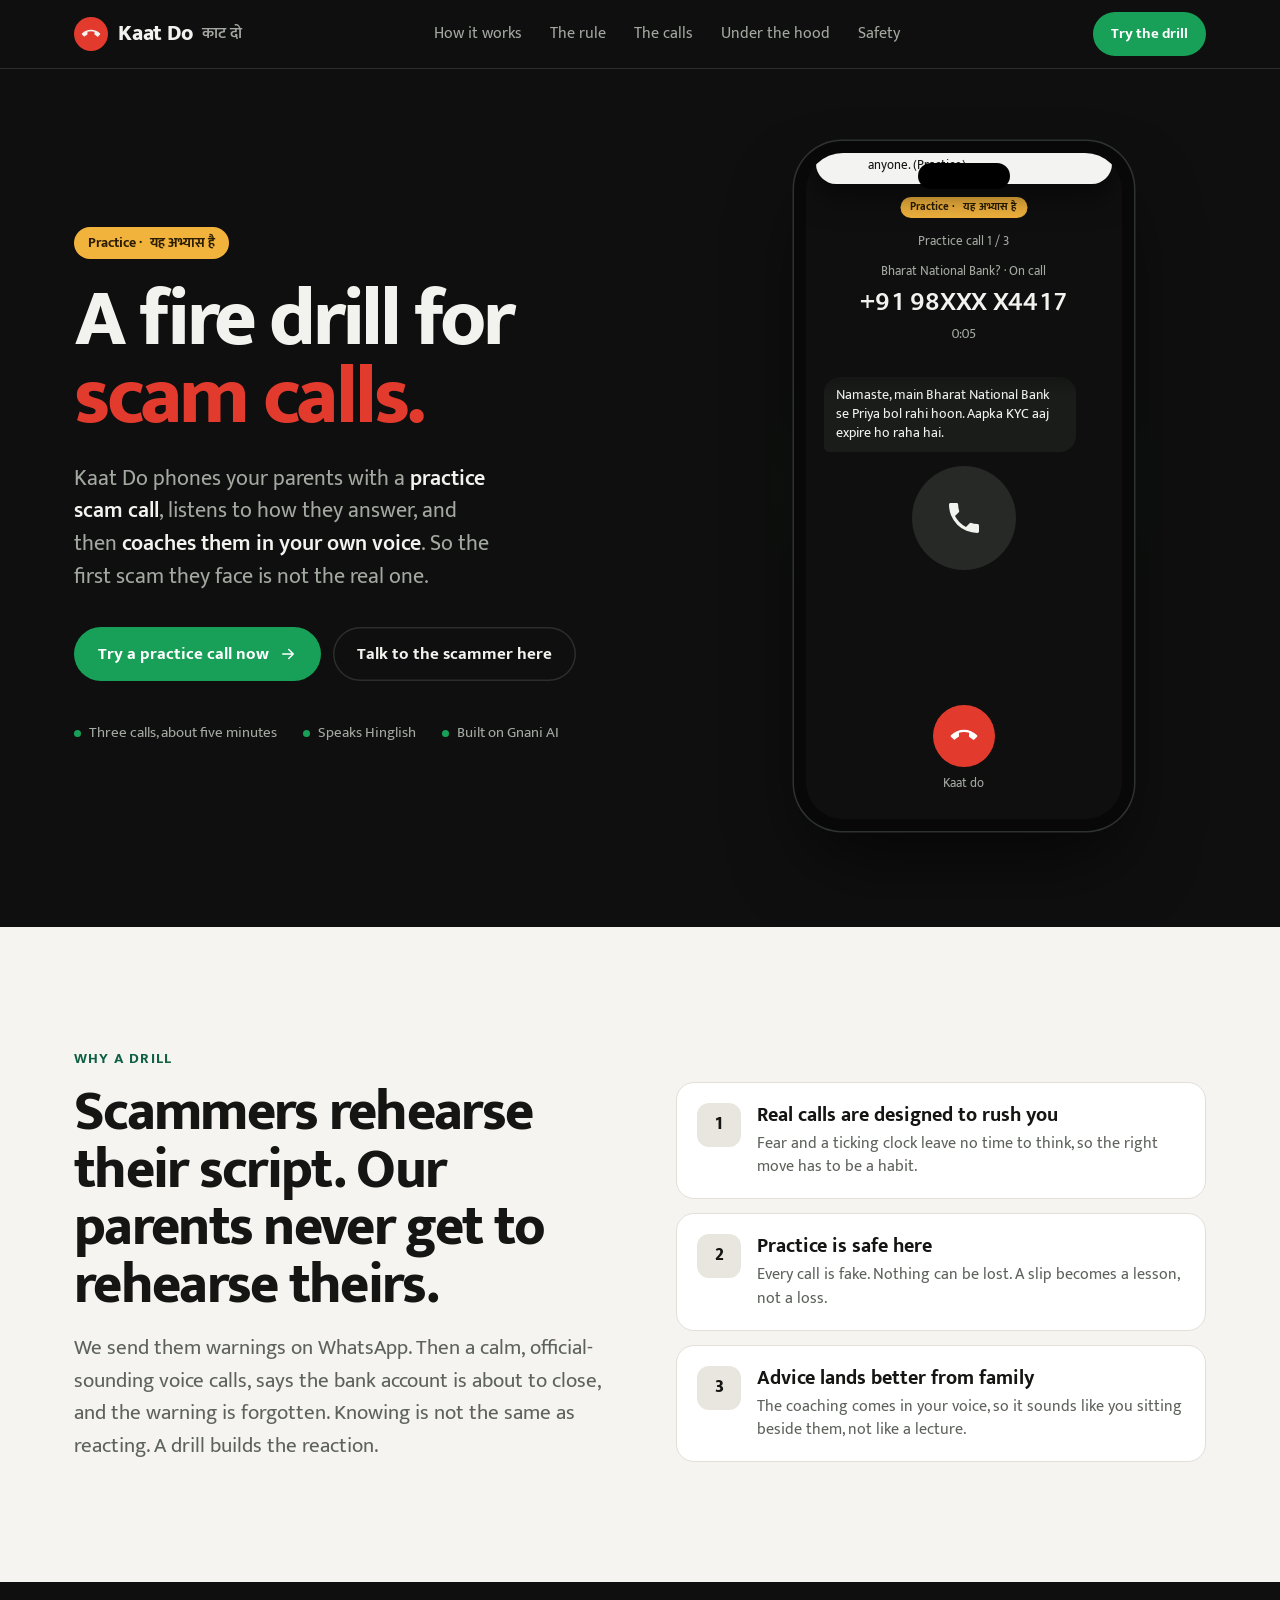
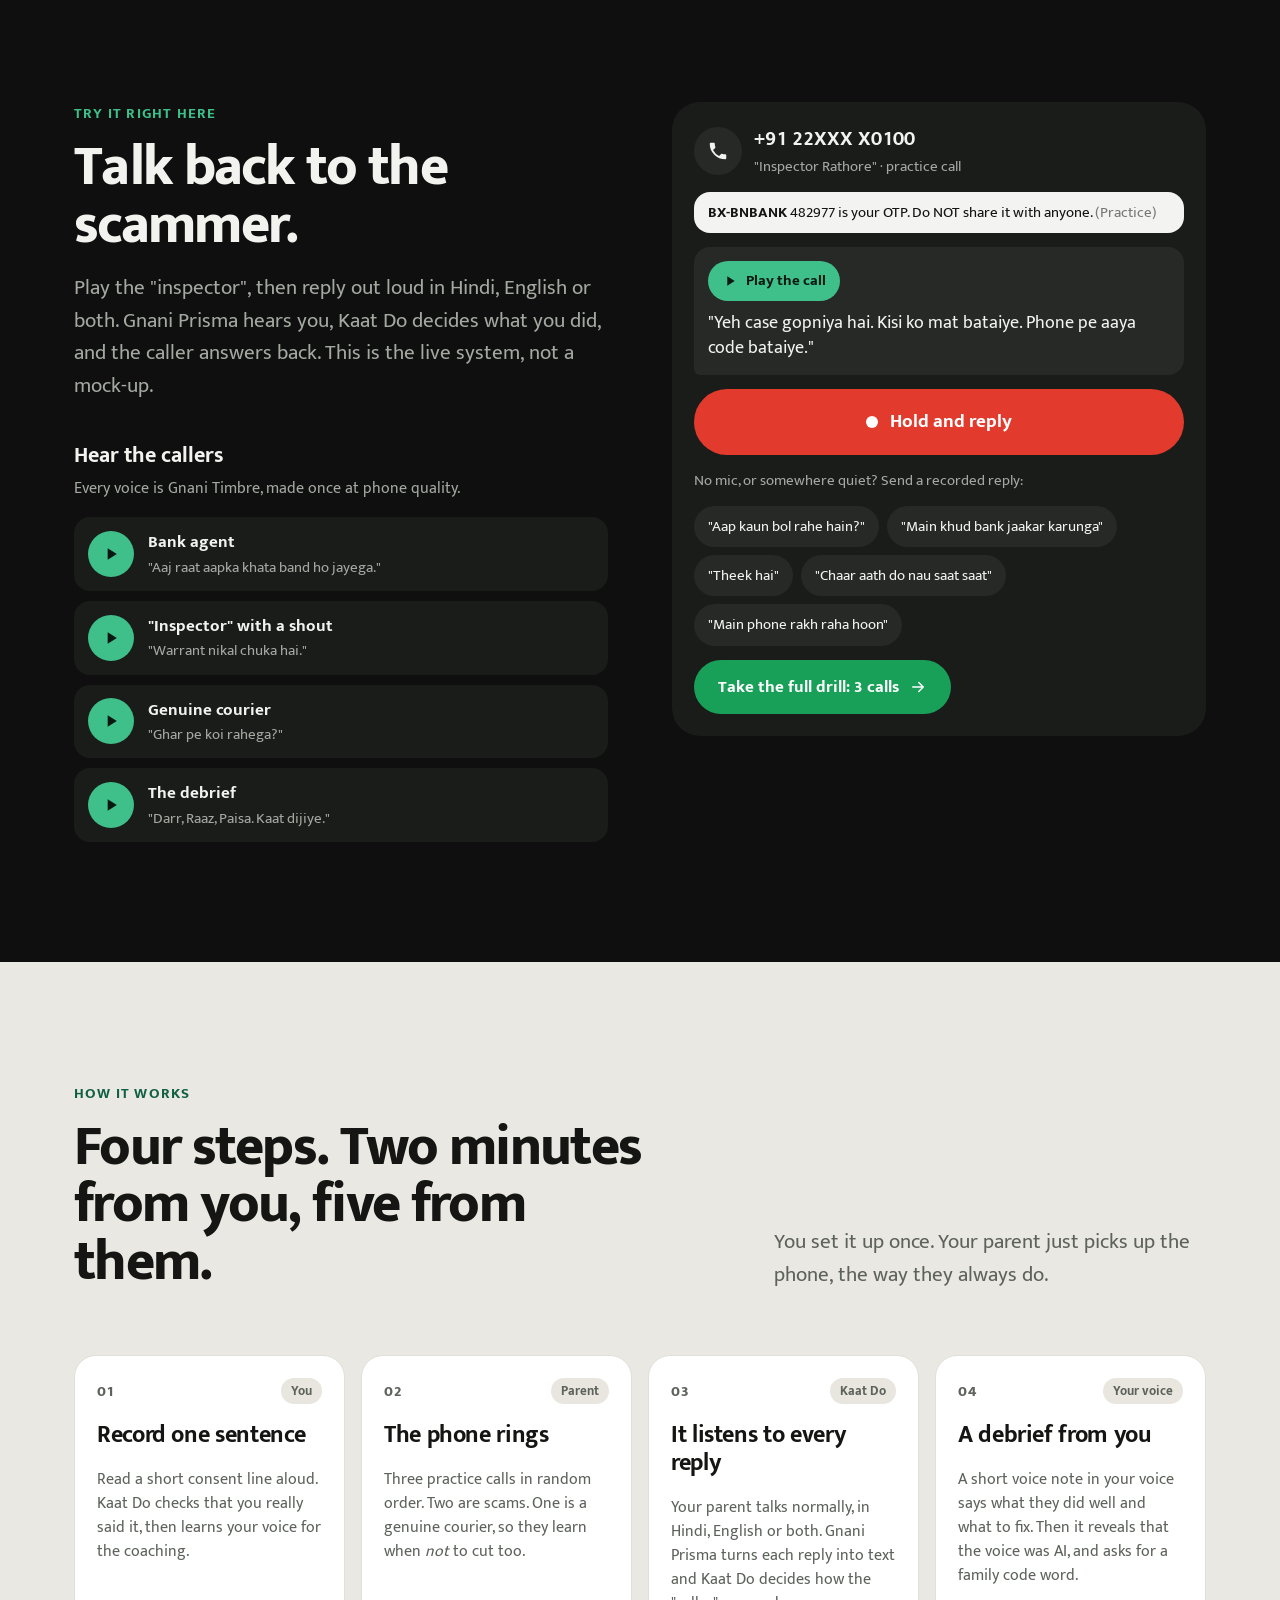
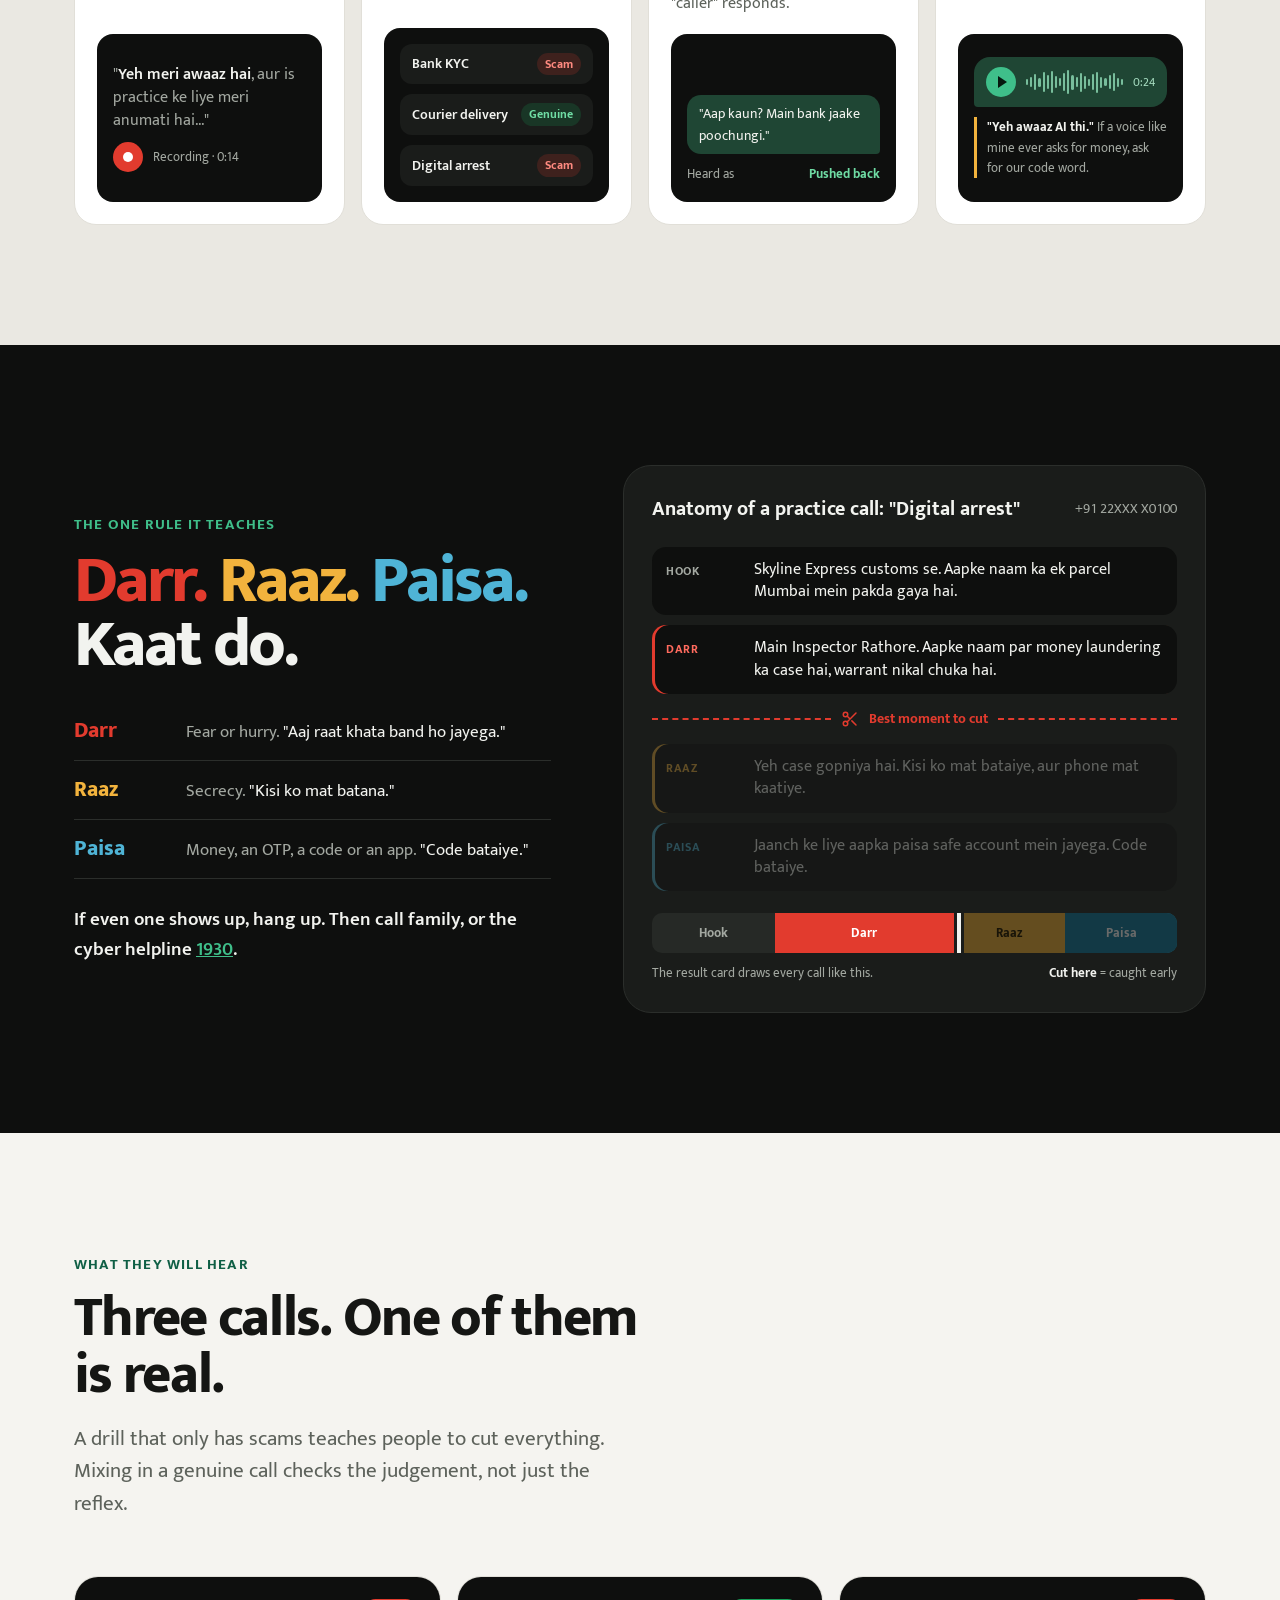
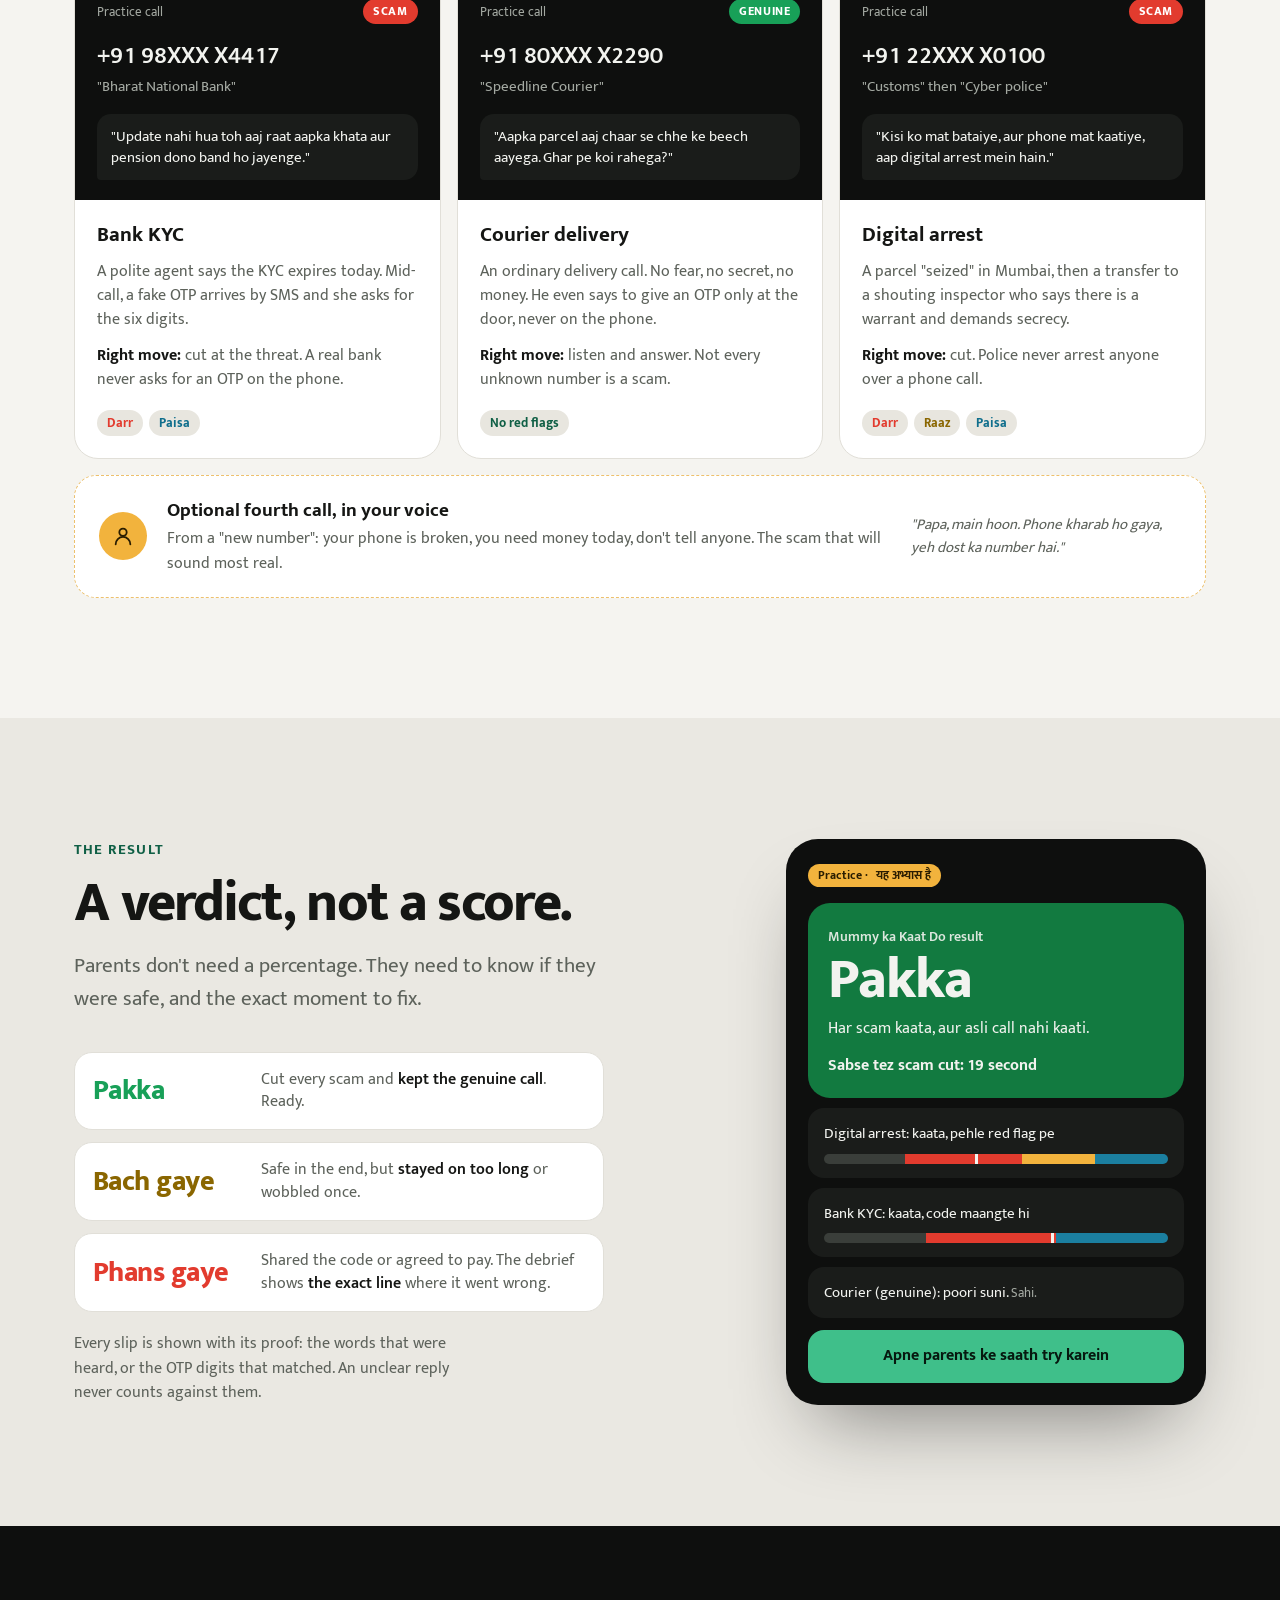
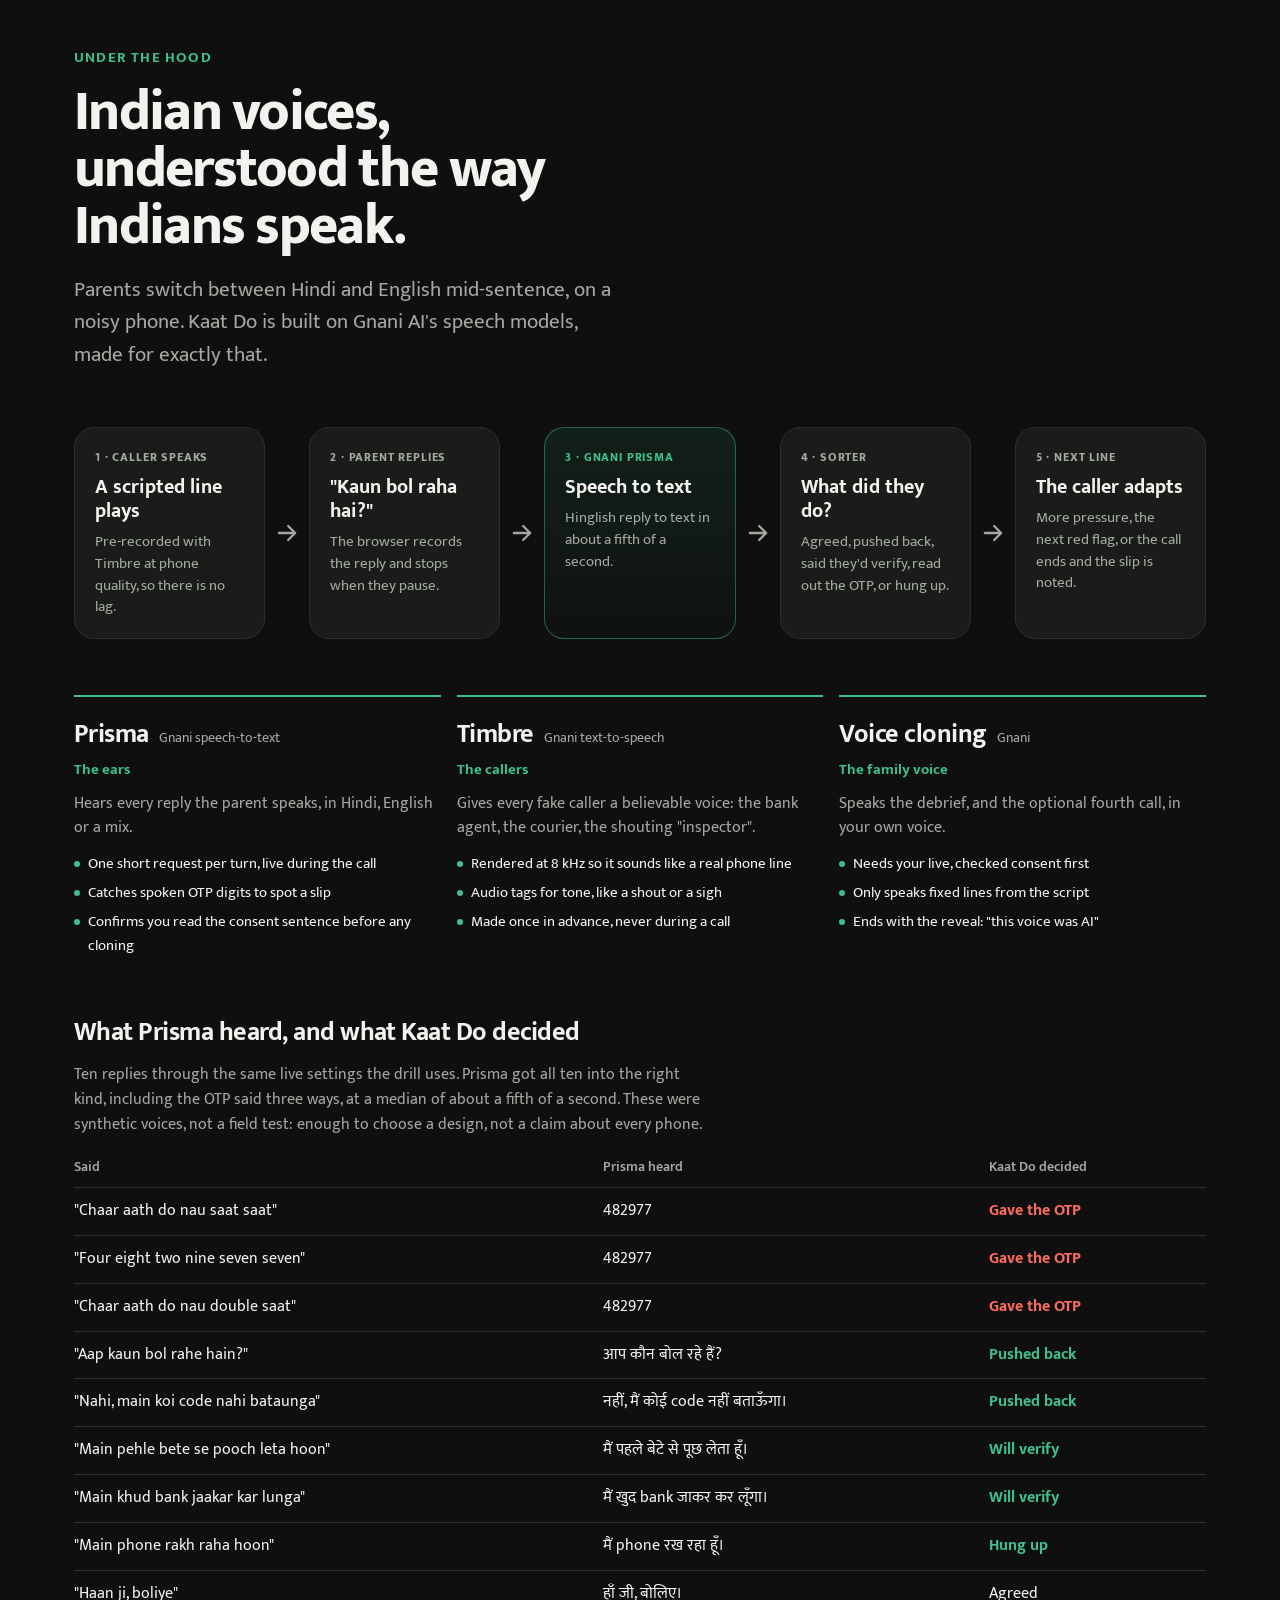
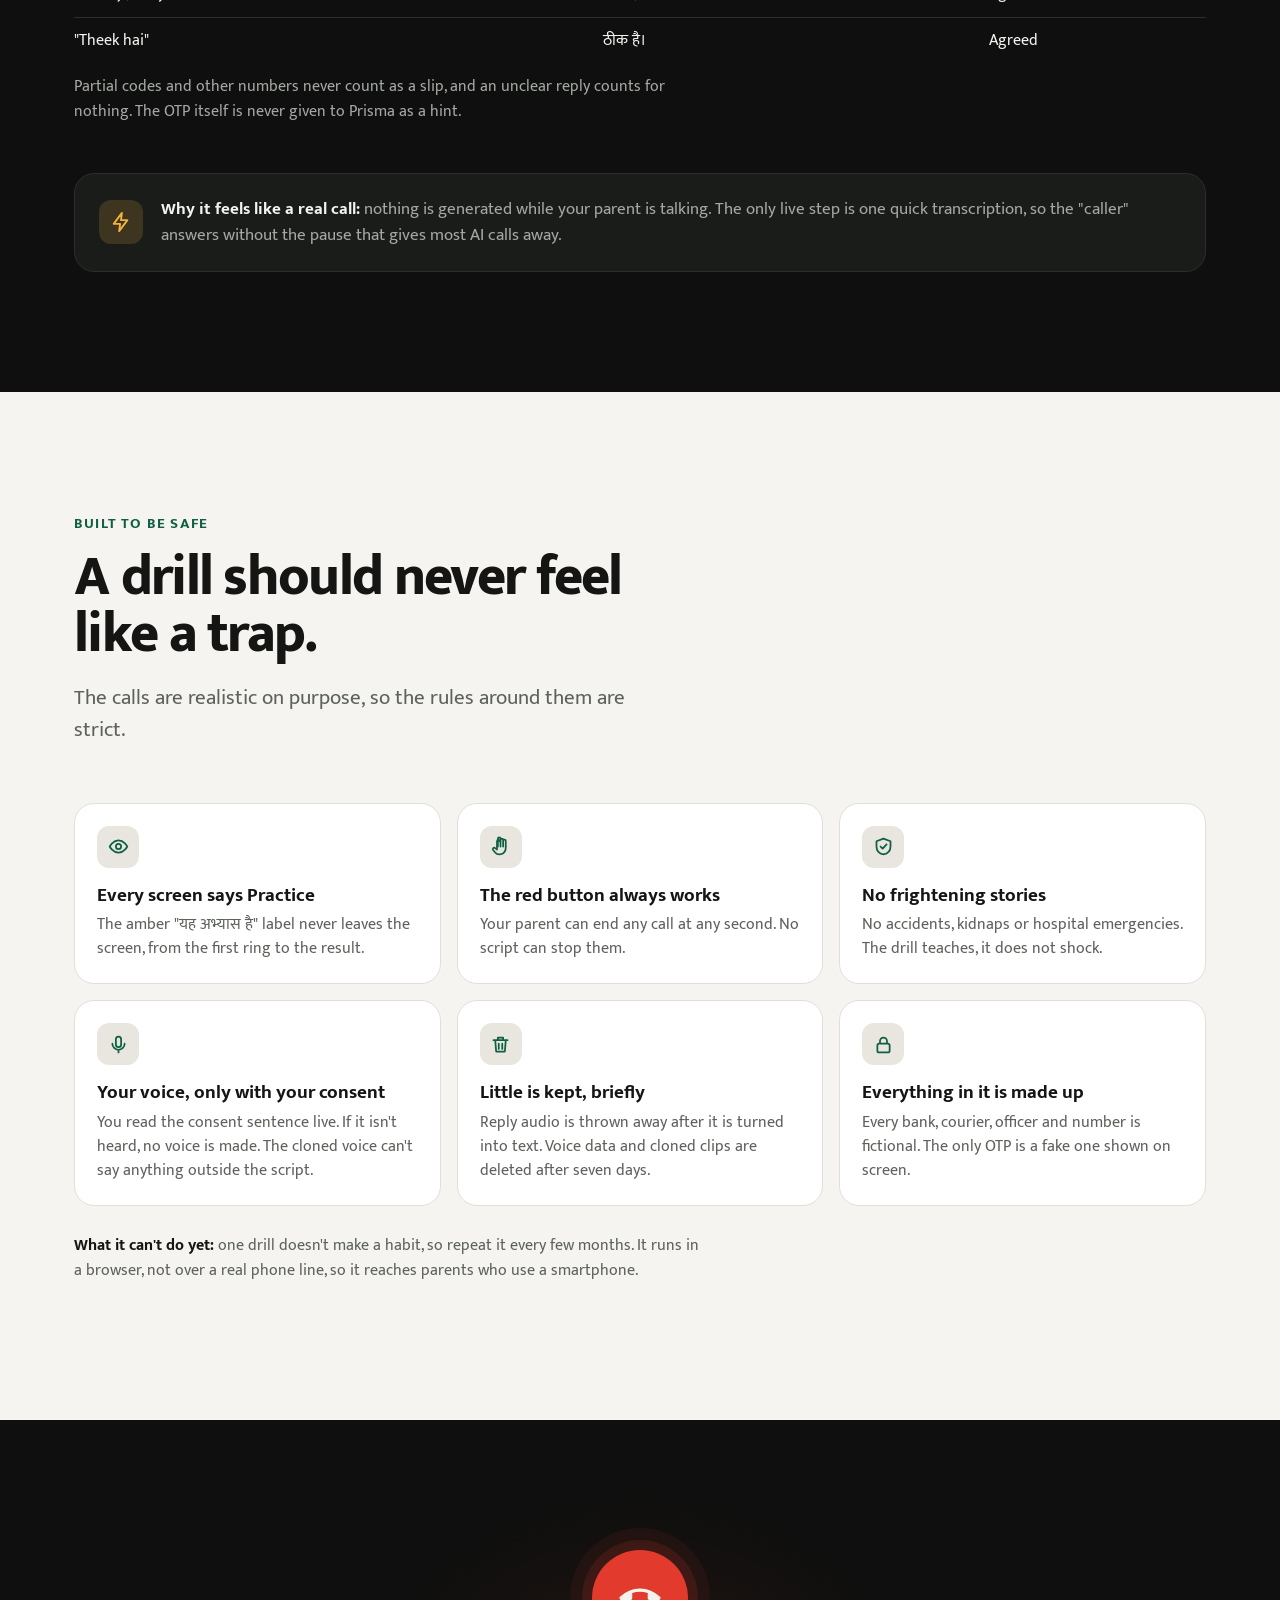
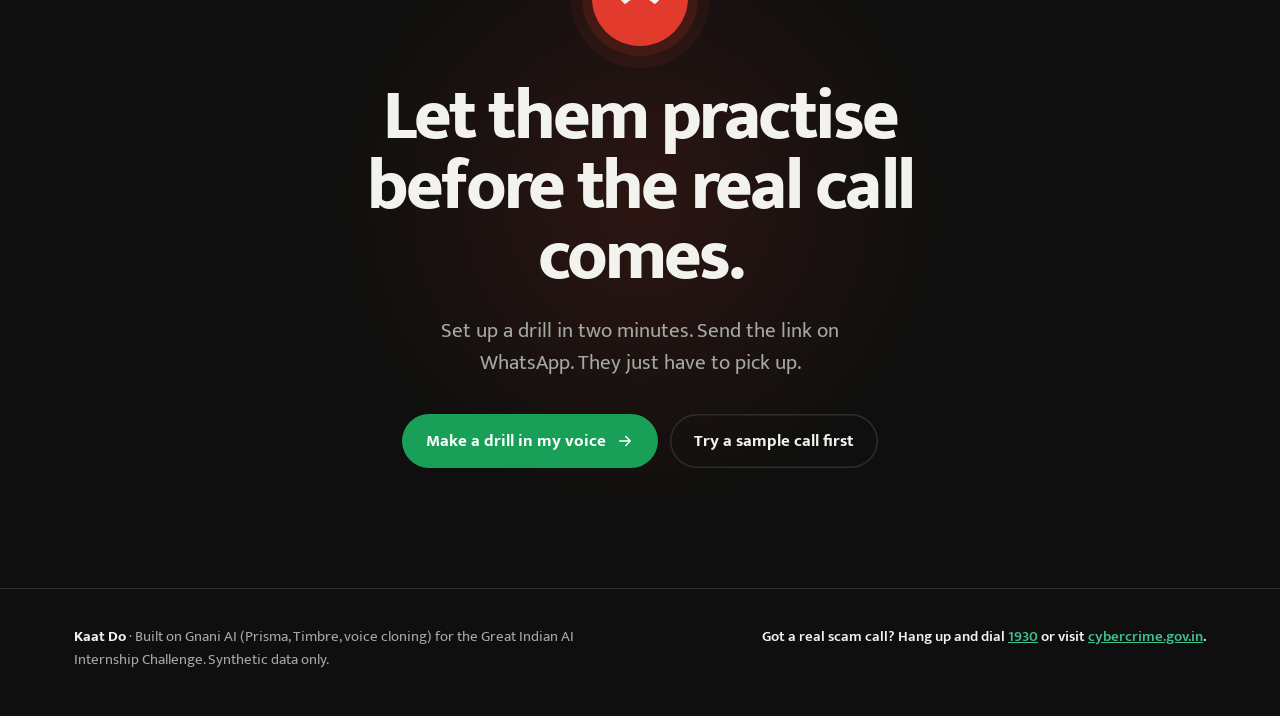
==== commit aafb0306: "Landing: talk back to the scammer live on Gnani, hear the Timbre callers, Prisma evidence table; COR" ====
--- a/landing/index.html
+++ b/landing/index.html
@@ -387,6 +387,67 @@
   .reveal-up { opacity: 1; transform: none; }
   html { scroll-behavior: auto; }
 }
+
+/* ---------- talk to the scammer (live) */
+.talk .wrap { display: grid; grid-template-columns: minmax(0, 1fr) minmax(0, 1fr); gap: 64px; align-items: start; }
+@media (max-width: 900px) { .talk .wrap { grid-template-columns: 1fr; gap: 40px; } }
+.talk-sub { margin: 36px 0 0; font-size: 22px; }
+.talk-note { margin: 4px 0 0; color: var(--night-muted); font-size: 16px; }
+.voices { list-style: none; margin: 16px 0 0; padding: 0; display: grid; gap: 10px; }
+.voices li { display: flex; gap: 14px; align-items: center; background: var(--night-2); border-radius: 16px; padding: 12px 14px; }
+.voices b { display: block; font-size: 17px; }
+.voices span { display: block; font-size: 15px; color: var(--night-muted); }
+.vplay, .tk-play { flex: none; border: 0; cursor: pointer; display: inline-flex; align-items: center; justify-content: center; color: #06180f; background: #3fbf8a; transition: transform .12s, background-color .12s; }
+.vplay { width: 46px; height: 46px; border-radius: 50%; }
+.vplay svg { width: 20px; height: 20px; }
+.vplay:active, .tk-play:active { transform: scale(.94); }
+.vplay.on { background: var(--amber); }
+.tk { background: var(--night-2); border-radius: 28px; padding: 22px; display: flex; flex-direction: column; gap: 14px; }
+.tk-head { display: flex; gap: 12px; align-items: center; }
+.tk-head b { display: block; font-size: 20px; font-variant-numeric: tabular-nums; }
+.tk-head span:not(.tk-av) { display: block; font-size: 15px; color: var(--night-muted); }
+.tk-av { flex: none; width: 48px; height: 48px; border-radius: 50%; background: var(--night-3); display: grid; place-items: center; color: var(--night-ink); }
+.tk-av svg { width: 22px; height: 22px; }
+.tk-sms { background: #f3f3f1; color: #141414; border-radius: 16px; padding: 10px 14px; font-size: 15px; line-height: 1.4; }
+.tk-sms em { color: #777; font-style: normal; }
+.tk-line { background: var(--night-3); border-radius: 16px 16px 16px 6px; padding: 14px; }
+.tk-line p { margin: 10px 0 0; font-size: 18px; line-height: 1.4; }
+.tk-play { gap: 8px; padding: 8px 14px; border-radius: 99px; font: inherit; font-weight: 700; font-size: 15px; }
+.tk-play svg { width: 16px; height: 16px; }
+.tk-mic { border: 0; cursor: pointer; border-radius: 99px; padding: 18px; font: inherit; font-size: 19px; font-weight: 700; background: var(--red); color: #fff;
+  display: flex; align-items: center; justify-content: center; gap: 12px; touch-action: none; user-select: none; -webkit-user-select: none; transition: transform .12s, background-color .12s; }
+.tk-mic:active, .tk-mic.rec { transform: scale(.98); background: var(--red-press); }
+.tk-dot { width: 12px; height: 12px; border-radius: 50%; background: #fff; }
+.tk-mic.rec .tk-dot { animation: tkblink .8s infinite; }
+@keyframes tkblink { 50% { opacity: .2; } }
+.tk-mic:disabled { opacity: .5; cursor: default; }
+.tk-or { margin: 0; font-size: 15px; color: var(--night-muted); }
+.tk-phrases { display: flex; flex-wrap: wrap; gap: 8px; }
+.tk-phrases button { border: 0; cursor: pointer; font: inherit; font-size: 15px; padding: 9px 14px; border-radius: 99px; background: var(--night-3); color: var(--night-ink); transition: background-color .12s, transform .12s; }
+.tk-phrases button:hover { background: #333733; }
+.tk-phrases button:active { transform: scale(.96); }
+.tk-phrases button:disabled { opacity: .5; }
+.tk-out { background: var(--night); border-radius: 16px; padding: 14px; display: grid; gap: 8px; }
+.tk-out[hidden] { display: none; }
+.tk-row { display: grid; grid-template-columns: 128px 1fr; gap: 12px; align-items: baseline; }
+.tk-row span { font-size: 14px; color: var(--night-muted); }
+.tk-row b { font-size: 18px; }
+.tk-kind.good { color: #3fbf8a; } .tk-kind.bad { color: #ff6b5e; } .tk-kind.mid { color: var(--amber); }
+.tk-say { margin: 2px 0 0; font-size: 16px; color: var(--night-ink); }
+.tk-ms { margin: 0; font-size: 13px; color: var(--night-muted); }
+.tk-cta { align-self: flex-start; }
+@media (max-width: 600px) { .tk { padding: 16px; border-radius: 22px; } .tk-row { grid-template-columns: 1fr; gap: 0; } }
+
+/* ---------- evidence */
+.evidence { margin-top: 56px; }
+.evidence h3 { margin: 0; font-size: 26px; letter-spacing: -.02em; }
+.ev-note { margin: 10px 0 0; color: var(--night-muted); font-size: 16px; max-width: 70ch; }
+.ev-scroll { overflow-x: auto; margin-top: 18px; }
+.evidence table { width: 100%; border-collapse: collapse; font-size: 16px; min-width: 560px; }
+.evidence th { text-align: left; font-size: 14px; font-weight: 600; color: var(--night-muted); padding: 0 12px 10px 0; }
+.evidence td { padding: 11px 12px 11px 0; border-top: 1px solid var(--night-line); }
+.evidence td.good { color: #3fbf8a; font-weight: 700; }
+@media (max-width: 600px) { .evidence table { min-width: 0; font-size: 15px; } .evidence th:first-child, .evidence td:first-child { display: none; } } .evidence td.bad { color: #ff6b5e; font-weight: 700; }
 </style>
 </head>
 <body class="js-off">
@@ -396,6 +457,7 @@
     <symbol id="i-phone" viewBox="0 0 24 24"><path fill="currentColor" d="M6.6 10.8a15.1 15.1 0 0 0 6.6 6.6l2.2-2.2c.3-.3.7-.4 1-.2 1.1.4 2.3.6 3.6.6.6 0 1 .4 1 1V20c0 .6-.4 1-1 1A17 17 0 0 1 3 4c0-.6.4-1 1-1h3.5c.6 0 1 .4 1 1 0 1.3.2 2.5.6 3.6.1.3 0 .7-.2 1l-2.3 2.2z"/></symbol>
     <symbol id="i-scissors" viewBox="0 0 24 24"><path fill="none" stroke="currentColor" stroke-width="2" stroke-linecap="round" d="M20 4 8.1 15.9M14.5 14.5 20 20M8.1 8.1 12 12"/><circle cx="6" cy="6" r="3" fill="none" stroke="currentColor" stroke-width="2"/><circle cx="6" cy="18" r="3" fill="none" stroke="currentColor" stroke-width="2"/></symbol>
     <symbol id="i-msg" viewBox="0 0 24 24"><path fill="currentColor" d="M4 4h16a2 2 0 0 1 2 2v10a2 2 0 0 1-2 2H8l-4 4V6a2 2 0 0 1 2-2z"/></symbol>
+    <symbol id="i-play" viewBox="0 0 24 24"><path fill="currentColor" d="M8 5v14l11-7z"/></symbol>
     <symbol id="i-arrow" viewBox="0 0 24 24"><path fill="none" stroke="currentColor" stroke-width="2" stroke-linecap="round" stroke-linejoin="round" d="M5 12h14M13 6l6 6-6 6"/></symbol>
     <symbol id="i-shield" viewBox="0 0 24 24"><path fill="none" stroke="currentColor" stroke-width="2" stroke-linejoin="round" d="M12 3 4 6v6c0 5 3.4 8.3 8 9 4.6-.7 8-4 8-9V6l-8-3z"/><path fill="none" stroke="currentColor" stroke-width="2" stroke-linecap="round" stroke-linejoin="round" d="m8.5 12 2.5 2.5 4.5-5"/></symbol>
     <symbol id="i-mic" viewBox="0 0 24 24"><rect x="9" y="3" width="6" height="12" rx="3" fill="none" stroke="currentColor" stroke-width="2"/><path fill="none" stroke="currentColor" stroke-width="2" stroke-linecap="round" d="M5 11a7 7 0 0 0 14 0M12 18v3"/></symbol>
@@ -437,7 +499,7 @@
       <p class="hero-lede">Kaat Do phones your parents with a <b>practice scam call</b>, listens to how they answer, and then <b>coaches them in your own voice</b>. So the first scam they face is not the real one.</p>
       <div class="hero-ctas">
         <a class="btn btn-green" href="#start" data-app="/try">Try a practice call now <svg width="18" height="18"><use href="#i-arrow"/></svg></a>
-        <a class="btn btn-ghost" href="#start" data-app="/setup">Send one in your voice</a>
+        <a class="btn btn-ghost" href="#talk">Talk to the scammer here</a>
       </div>
       <ul class="hero-meta">
         <li><i></i>Three calls, about five minutes</li>
@@ -499,6 +561,53 @@
   </div>
 </section>
 
+<!-- ============================================ TALK TO THE SCAMMER (live, on Gnani) -->
+<section id="talk" class="night talk">
+  <div class="wrap">
+    <div class="talk-copy reveal-up">
+      <p class="eyebrow">Try it right here</p>
+      <h2 class="title">Talk back to the scammer.</h2>
+      <p class="lede">Play the "inspector", then reply out loud in Hindi, English or both. Gnani Prisma hears you, Kaat Do decides what you did, and the caller answers back. This is the live system, not a mock-up.</p>
+      <h3 class="talk-sub">Hear the callers</h3>
+      <p class="talk-note">Every voice is Gnani Timbre, made once at phone quality.</p>
+      <ul class="voices">
+        <li><button class="vplay" data-clip="kyc.darr" aria-label="Play the bank agent"><svg viewBox="0 0 24 24"><use href="#i-play"/></svg></button><div><b>Bank agent</b><span>"Aaj raat aapka khata band ho jayega."</span></div></li>
+        <li><button class="vplay" data-clip="arrest.darr" aria-label="Play the inspector"><svg viewBox="0 0 24 24"><use href="#i-play"/></svg></button><div><b>"Inspector" with a shout</b><span>"Warrant nikal chuka hai."</span></div></li>
+        <li><button class="vplay" data-clip="courier.time" aria-label="Play the courier"><svg viewBox="0 0 24 24"><use href="#i-play"/></svg></button><div><b>Genuine courier</b><span>"Ghar pe koi rahega?"</span></div></li>
+        <li><button class="vplay" data-clip="debrief.rule" aria-label="Play the coach"><svg viewBox="0 0 24 24"><use href="#i-play"/></svg></button><div><b>The debrief</b><span>"Darr, Raaz, Paisa. Kaat dijiye."</span></div></li>
+      </ul>
+    </div>
+
+    <div class="tk reveal-up" id="tk" aria-live="polite">
+      <div class="tk-head">
+        <span class="tk-av"><svg viewBox="0 0 24 24"><use href="#i-phone"/></svg></span>
+        <div><b>+91 22XXX X0100</b><span>"Inspector Rathore" · practice call</span></div>
+      </div>
+      <div class="tk-sms"><b>BX-BNBANK</b> 482977 is your OTP. Do NOT share it with anyone. <em>(Practice)</em></div>
+      <div class="tk-line" id="tkLine">
+        <button class="tk-play" id="tkPlay"><svg viewBox="0 0 24 24"><use href="#i-play"/></svg>Play the call</button>
+        <p>"Yeh case gopniya hai. Kisi ko mat bataiye. Phone pe aaya code bataiye."</p>
+      </div>
+      <button class="tk-mic" id="tkMic" aria-label="Hold and reply"><span class="tk-dot"></span><span id="tkMicText">Hold and reply</span></button>
+      <p class="tk-or">No mic, or somewhere quiet? Send a recorded reply:</p>
+      <div class="tk-phrases" id="tkPhrases">
+        <button data-s="push_1">"Aap kaun bol rahe hain?"</button>
+        <button data-s="verify_2">"Main khud bank jaakar karunga"</button>
+        <button data-s="agree_2">"Theek hai"</button>
+        <button data-s="otp_482977_1">"Chaar aath do nau saat saat"</button>
+        <button data-s="hangup_1">"Main phone rakh raha hoon"</button>
+      </div>
+      <div class="tk-out" id="tkOut" hidden>
+        <div class="tk-row"><span>Prisma heard</span><b id="tkHeard"></b></div>
+        <div class="tk-row"><span>Kaat Do decided</span><b id="tkKind" class="tk-kind"></b></div>
+        <p class="tk-say" id="tkSay"></p>
+        <p class="tk-ms" id="tkMs"></p>
+      </div>
+      <a class="btn btn-green tk-cta" href="#start" data-app="/try">Take the full drill: 3 calls <svg width="18" height="18"><use href="#i-arrow"/></svg></a>
+    </div>
+  </div>
+</section>
+
 <!-- ============================================ HOW IT WORKS -->
 <section id="how" style="background: var(--paper-2)">
   <div class="wrap">
@@ -723,6 +832,28 @@
       </div>
     </div>
 
+
+    <div class="evidence reveal-up">
+      <h3>What Prisma heard, and what Kaat Do decided</h3>
+      <p class="ev-note">Ten replies through the same live settings the drill uses. Prisma got all ten into the right kind, including the OTP said three ways, at a median of about a fifth of a second. These were synthetic voices, not a field test: enough to choose a design, not a claim about every phone.</p>
+      <div class="ev-scroll"><table>
+        <thead><tr><th>Said</th><th>Prisma heard</th><th>Kaat Do decided</th></tr></thead>
+        <tbody>
+          <tr><td>"Chaar aath do nau saat saat"</td><td>482977</td><td class="bad">Gave the OTP</td></tr>
+          <tr><td>"Four eight two nine seven seven"</td><td>482977</td><td class="bad">Gave the OTP</td></tr>
+          <tr><td>"Chaar aath do nau double saat"</td><td>482977</td><td class="bad">Gave the OTP</td></tr>
+          <tr><td>"Aap kaun bol rahe hain?"</td><td>आप कौन बोल रहे हैं?</td><td class="good">Pushed back</td></tr>
+          <tr><td>"Nahi, main koi code nahi bataunga"</td><td>नहीं, मैं कोई code नहीं बताऊँगा।</td><td class="good">Pushed back</td></tr>
+          <tr><td>"Main pehle bete se pooch leta hoon"</td><td>मैं पहले बेटे से पूछ लेता हूँ।</td><td class="good">Will verify</td></tr>
+          <tr><td>"Main khud bank jaakar kar lunga"</td><td>मैं खुद bank जाकर कर लूँगा।</td><td class="good">Will verify</td></tr>
+          <tr><td>"Main phone rakh raha hoon"</td><td>मैं phone रख रहा हूँ।</td><td class="good">Hung up</td></tr>
+          <tr><td>"Haan ji, boliye"</td><td>हाँ जी, बोलिए।</td><td>Agreed</td></tr>
+          <tr><td>"Theek hai"</td><td>ठीक है।</td><td>Agreed</td></tr>
+        </tbody>
+      </table></div>
+      <p class="ev-note">Partial codes and other numbers never count as a slip, and an unclear reply counts for nothing. The OTP itself is never given to Prisma as a hint.</p>
+    </div>
+
     <div class="why reveal-up">
       <span class="ic"><svg viewBox="0 0 24 24"><use href="#i-bolt"/></svg></span>
       <p><b>Why it feels like a real call:</b> nothing is generated while your parent is talking. The only live step is one quick transcription, so the "caller" answers without the pause that gives most AI calls away.</p>
@@ -793,6 +924,99 @@
     }, { threshold: 0.12, rootMargin: '0px 0px -40px 0px' });
     els.forEach(function (el, i) { el.style.transitionDelay = (el.closest('.steps, .calls, .safe-grid, .models') ? (i % 4) * 80 : 0) + 'ms'; io.observe(el); });
   } else { els.forEach(function (el) { el.classList.add('in'); }); }
+
+
+  /* ---------- talk to the scammer: the live Gnani path */
+  (function () {
+    var tk = document.getElementById('tk'); if (!tk) return;
+    var BASE = APP_URL ? APP_URL.replace(/\/$/, '') : '';
+    var OTP = '482977';
+    var player = new Audio(); var playingBtn = null;
+    function play(src, btn) {
+      player.pause(); if (playingBtn) playingBtn.classList.remove('on');
+      player = new Audio(BASE + src); playingBtn = btn || null;
+      if (btn) btn.classList.add('on');
+      player.onended = function () { if (btn) btn.classList.remove('on'); };
+      return player.play().catch(function () {});
+    }
+    document.querySelectorAll('.vplay').forEach(function (b) {
+      b.addEventListener('click', function () { play('/audio/' + b.dataset.clip + '.mp3', b); });
+    });
+    document.getElementById('tkPlay').addEventListener('click', function () { play('/audio/arrest.raaz.mp3'); setTimeout(function(){}, 0); });
+
+    var KINDS = {
+      push:   ['Pushed back', 'good', 'arrest.raaz.p', 'Sahi. Ab woh aur dabaav daalega: suniye.'],
+      verify: ['Will verify first', 'good', 'arrest.raaz.p', 'Sabse sahi jawaab. Asli drill mein yeh tareef paata hai.'],
+      agree:  ['Agreed', 'mid', 'arrest.paisa', 'Raaz pe haan kehna ek chook hai. Caller agle red flag pe jaata hai: paisa.'],
+      otp:    ['Gave the OTP', 'bad', 'arrest.thanks', 'Code chala gaya. Asli drill mein yahin call kat jaati aur slip card pe dikhti.'],
+      hangup: ['Hung up', 'good', null, 'Kaat diya! Bilkul sahi. Darr, Raaz ya Paisa sunte hi yahi karna hai.'],
+      unclear:['Unclear', 'mid', 'nudge.inspector', 'Kuch saaf nahi suna. Asli drill mein yeh kabhi slip nahi ginta.']
+    };
+    var out = document.getElementById('tkOut');
+    function busy(on) { tk.querySelectorAll('.tk-phrases button, .tk-mic').forEach(function (b) { b.disabled = on; }); }
+    function show(r) {
+      var k = KINDS[r.kind] || KINDS.unclear;
+      out.hidden = false;
+      document.getElementById('tkHeard').textContent = r.transcript || '(kuch nahi)';
+      var kind = document.getElementById('tkKind'); kind.textContent = k[0]; kind.className = 'tk-kind ' + k[1];
+      document.getElementById('tkSay').textContent = k[3];
+      document.getElementById('tkMs').textContent = r.stt_ms ? 'Gnani Prisma took ' + (r.stt_ms / 1000).toFixed(2) + ' s' : '';
+      if (k[2]) setTimeout(function () { play('/audio/' + k[2] + '.mp3'); }, 500);
+    }
+    function send(blob) {
+      busy(true);
+      document.getElementById('tkKind').textContent = '';
+      var fd = new FormData(); fd.append('audio', blob, 'reply.wav'); fd.append('otp', OTP); fd.append('call', 'arrest'); fd.append('stage', 'raaz');
+      return fetch(BASE + '/api/turn', { method: 'POST', body: fd }).then(function (r) { return r.json(); })
+        .then(show).catch(function () { show({ kind: 'unclear', transcript: '' }); })
+        .then(function () { busy(false); });
+    }
+    document.querySelectorAll('#tkPhrases button').forEach(function (b) {
+      b.addEventListener('click', function () {
+        fetch(BASE + '/samples/' + b.dataset.s + '.wav').then(function (r) { return r.blob(); }).then(send);
+      });
+    });
+
+    /* hold to talk: records 16 kHz mono WAV in the page, as the drill does */
+    var mic = document.getElementById('tkMic'), micText = document.getElementById('tkMicText');
+    var ctx, stream, proc, chunks = [], rec = false, t0 = 0;
+    function wav(samples, rate) {
+      var buf = new ArrayBuffer(44 + samples.length * 2), v = new DataView(buf);
+      function w(o, s) { for (var i = 0; i < s.length; i++) v.setUint8(o + i, s.charCodeAt(i)); }
+      w(0, 'RIFF'); v.setUint32(4, 36 + samples.length * 2, true); w(8, 'WAVE'); w(12, 'fmt ');
+      v.setUint32(16, 16, true); v.setUint16(20, 1, true); v.setUint16(22, 1, true); v.setUint32(24, rate, true);
+      v.setUint32(28, rate * 2, true); v.setUint16(32, 2, true); v.setUint16(34, 16, true); w(36, 'data'); v.setUint32(40, samples.length * 2, true);
+      for (var i = 0, o = 44; i < samples.length; i++, o += 2) { var x = Math.max(-1, Math.min(1, samples[i])); v.setInt16(o, x < 0 ? x * 0x8000 : x * 0x7fff, true); }
+      return new Blob([buf], { type: 'audio/wav' });
+    }
+    function start(e) {
+      e.preventDefault(); if (rec || mic.disabled) return;
+      player.pause();
+      var AC = window.AudioContext || window.webkitAudioContext;
+      ctx = ctx || new AC();
+      var go = function () {
+        chunks = []; rec = true; t0 = Date.now(); mic.classList.add('rec'); micText.textContent = 'Bol rahe hain... chhodiye to send';
+      };
+      if (stream) { ctx.resume(); go(); return; }
+      navigator.mediaDevices.getUserMedia({ audio: { echoCancellation: true, noiseSuppression: true, channelCount: 1 } }).then(function (s) {
+        stream = s; var src = ctx.createMediaStreamSource(s); proc = ctx.createScriptProcessor(2048, 1, 1);
+        var mute = ctx.createGain(); mute.gain.value = 0; src.connect(proc); proc.connect(mute); mute.connect(ctx.destination);
+        proc.onaudioprocess = function (ev) { if (rec) chunks.push(new Float32Array(ev.inputBuffer.getChannelData(0))); };
+        ctx.resume(); go();
+      }).catch(function () { micText.textContent = 'Mic blocked. Use a recorded reply below.'; mic.disabled = true; });
+    }
+    function stop() {
+      if (!rec) return; rec = false; mic.classList.remove('rec'); micText.textContent = 'Hold and reply';
+      if (Date.now() - t0 < 500) { micText.textContent = 'Hold a little longer'; return; }
+      var n = chunks.reduce(function (a, c) { return a + c.length; }, 0), all = new Float32Array(n), o = 0;
+      chunks.forEach(function (c) { all.set(c, o); o += c.length; });
+      var ratio = ctx.sampleRate / 16000, m = Math.floor(all.length / ratio), ds = new Float32Array(m);
+      for (var i = 0; i < m; i++) { var a = Math.floor(i * ratio), b = Math.min(all.length, Math.floor((i + 1) * ratio)), sum = 0; for (var j = a; j < b; j++) sum += all[j]; ds[i] = sum / Math.max(1, b - a); }
+      send(wav(ds, 16000));
+    }
+    mic.addEventListener('pointerdown', start);
+    ['pointerup', 'pointerleave', 'pointercancel'].forEach(function (ev) { mic.addEventListener(ev, stop); });
+  })();
 
   /* waveform bars */
   var wave = document.getElementById('wave');
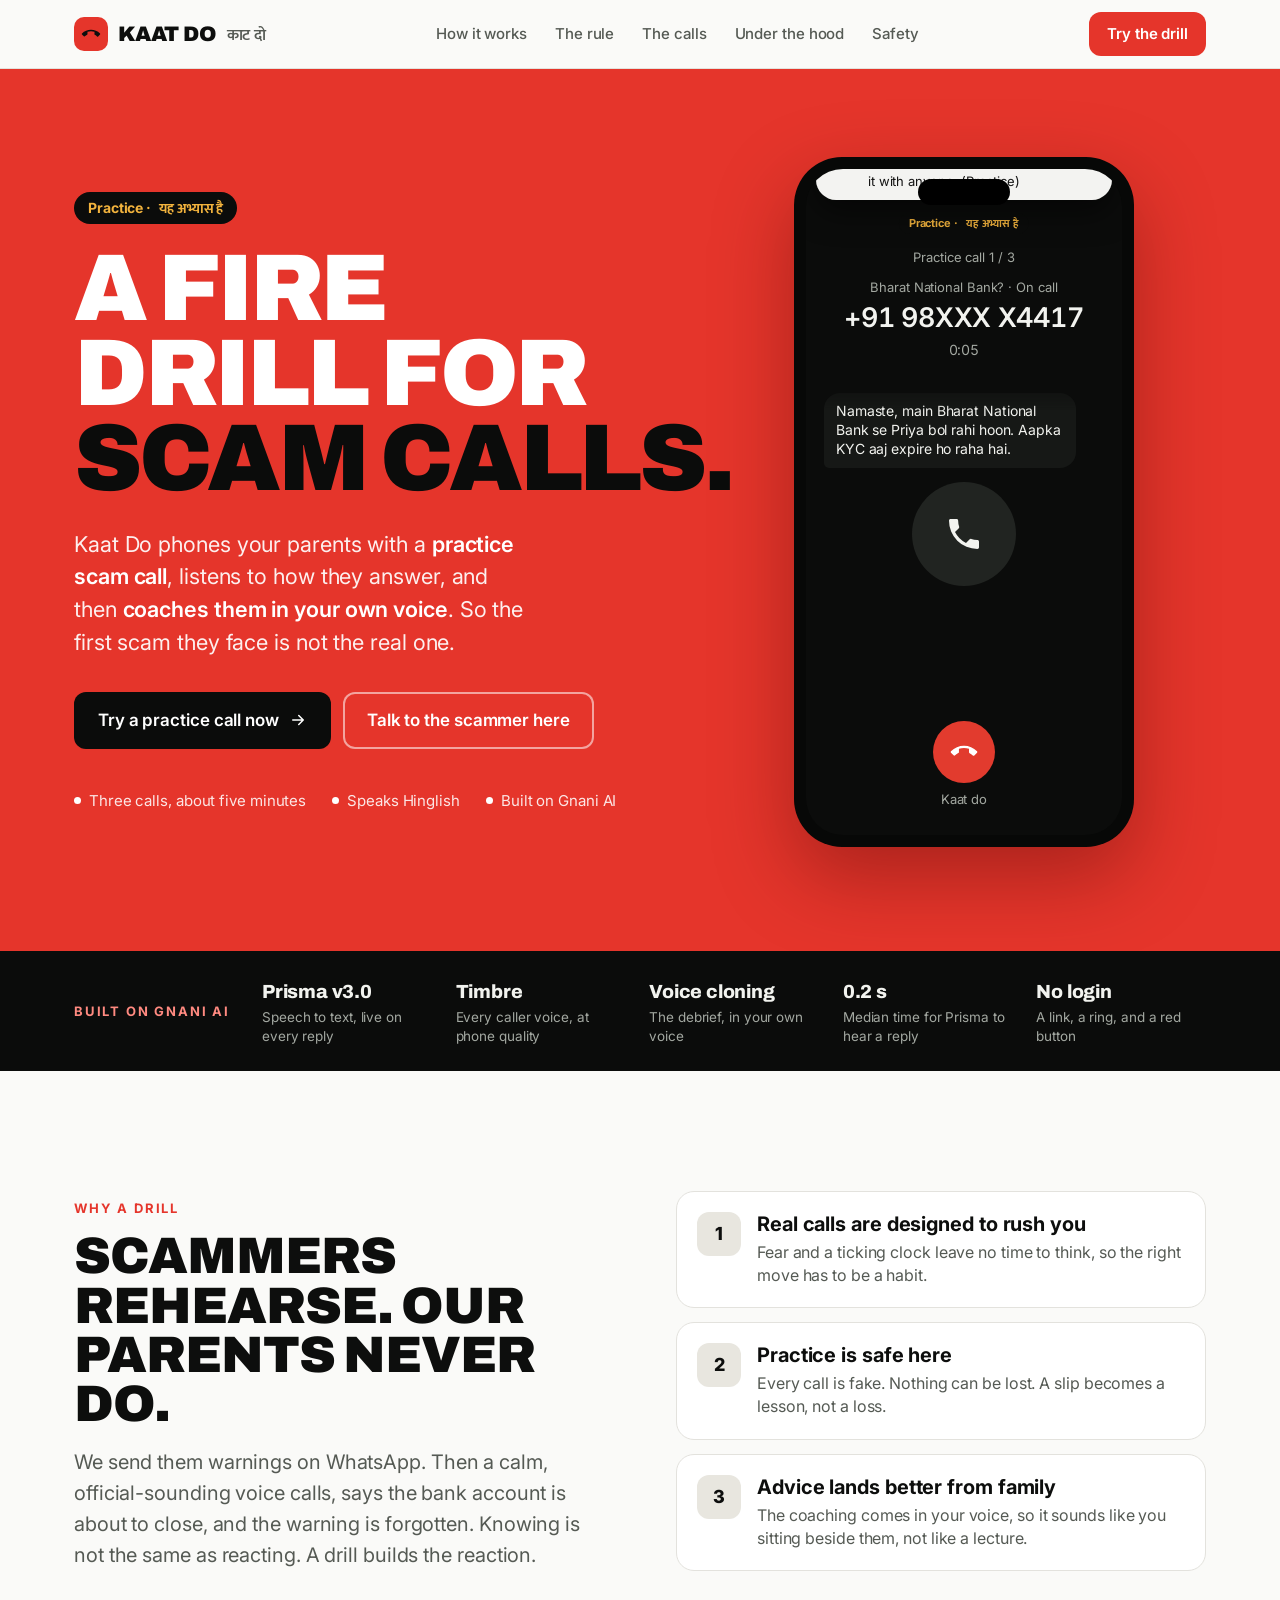
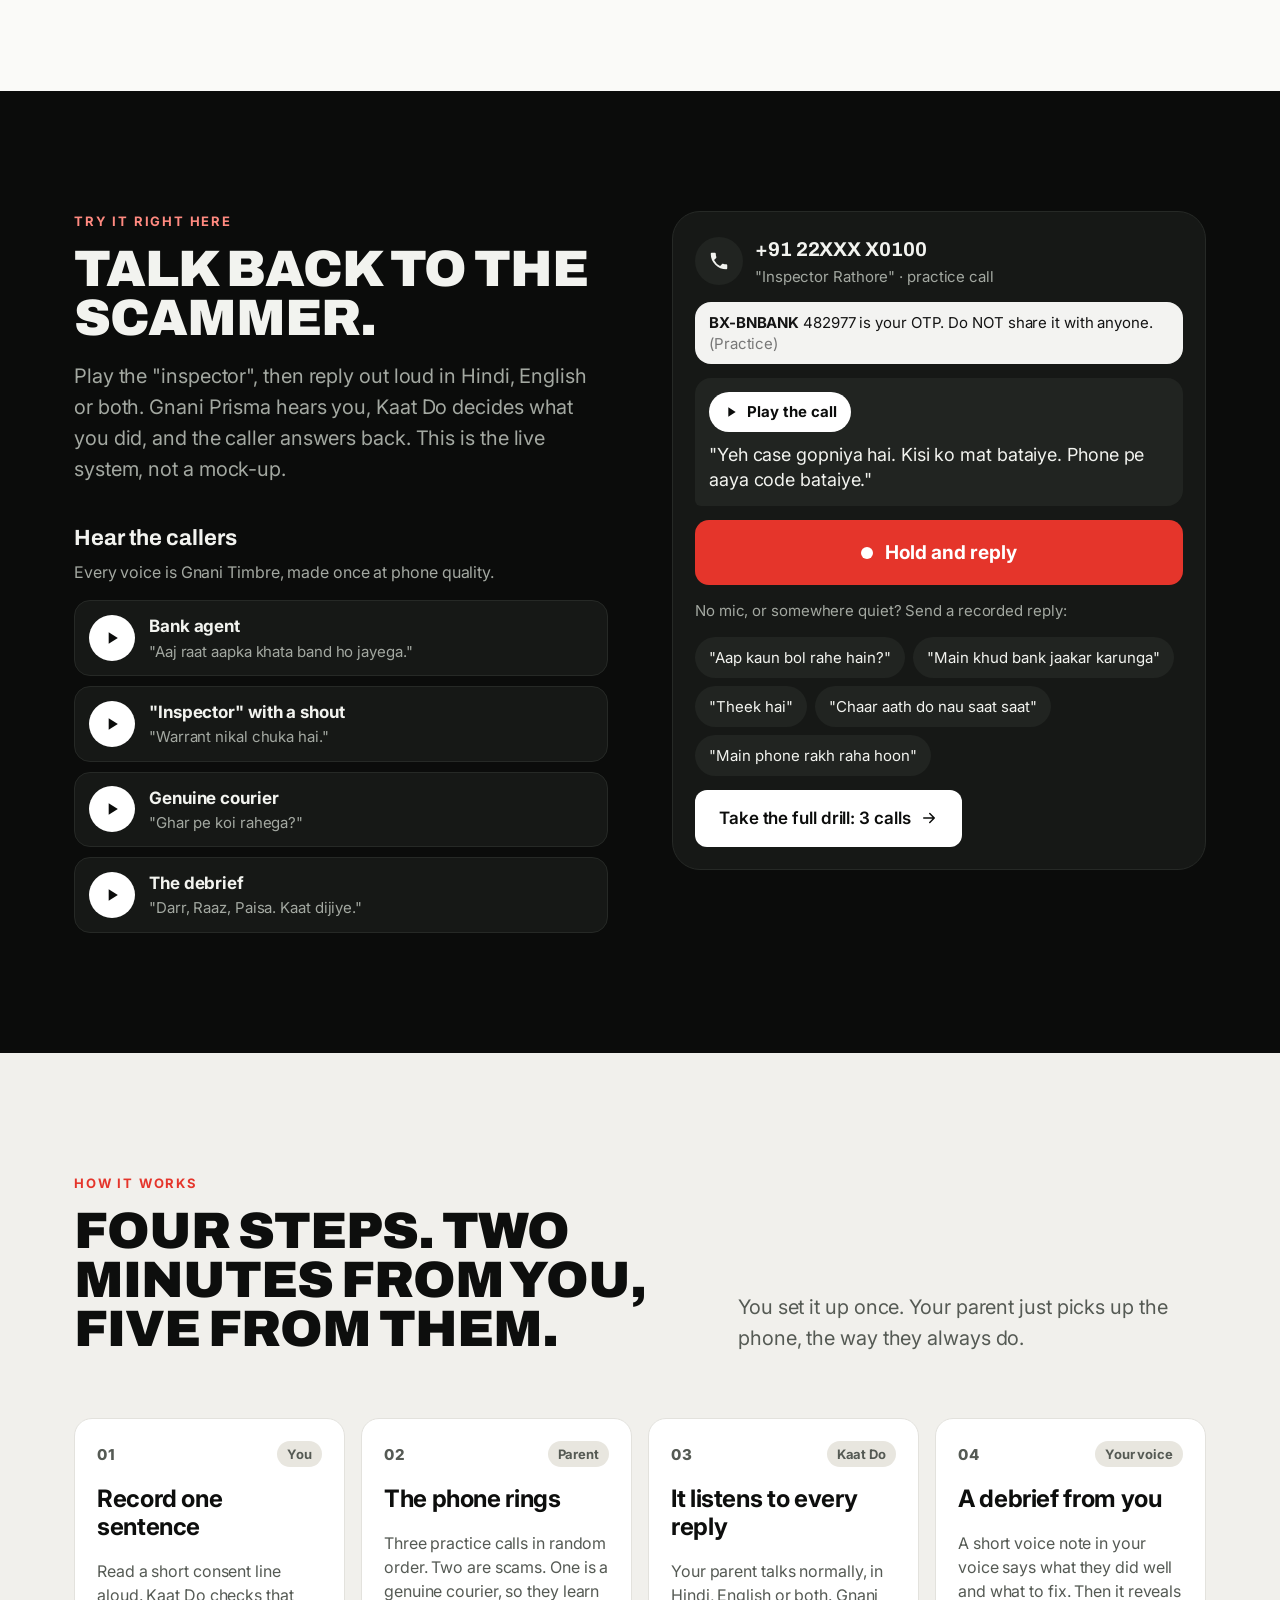
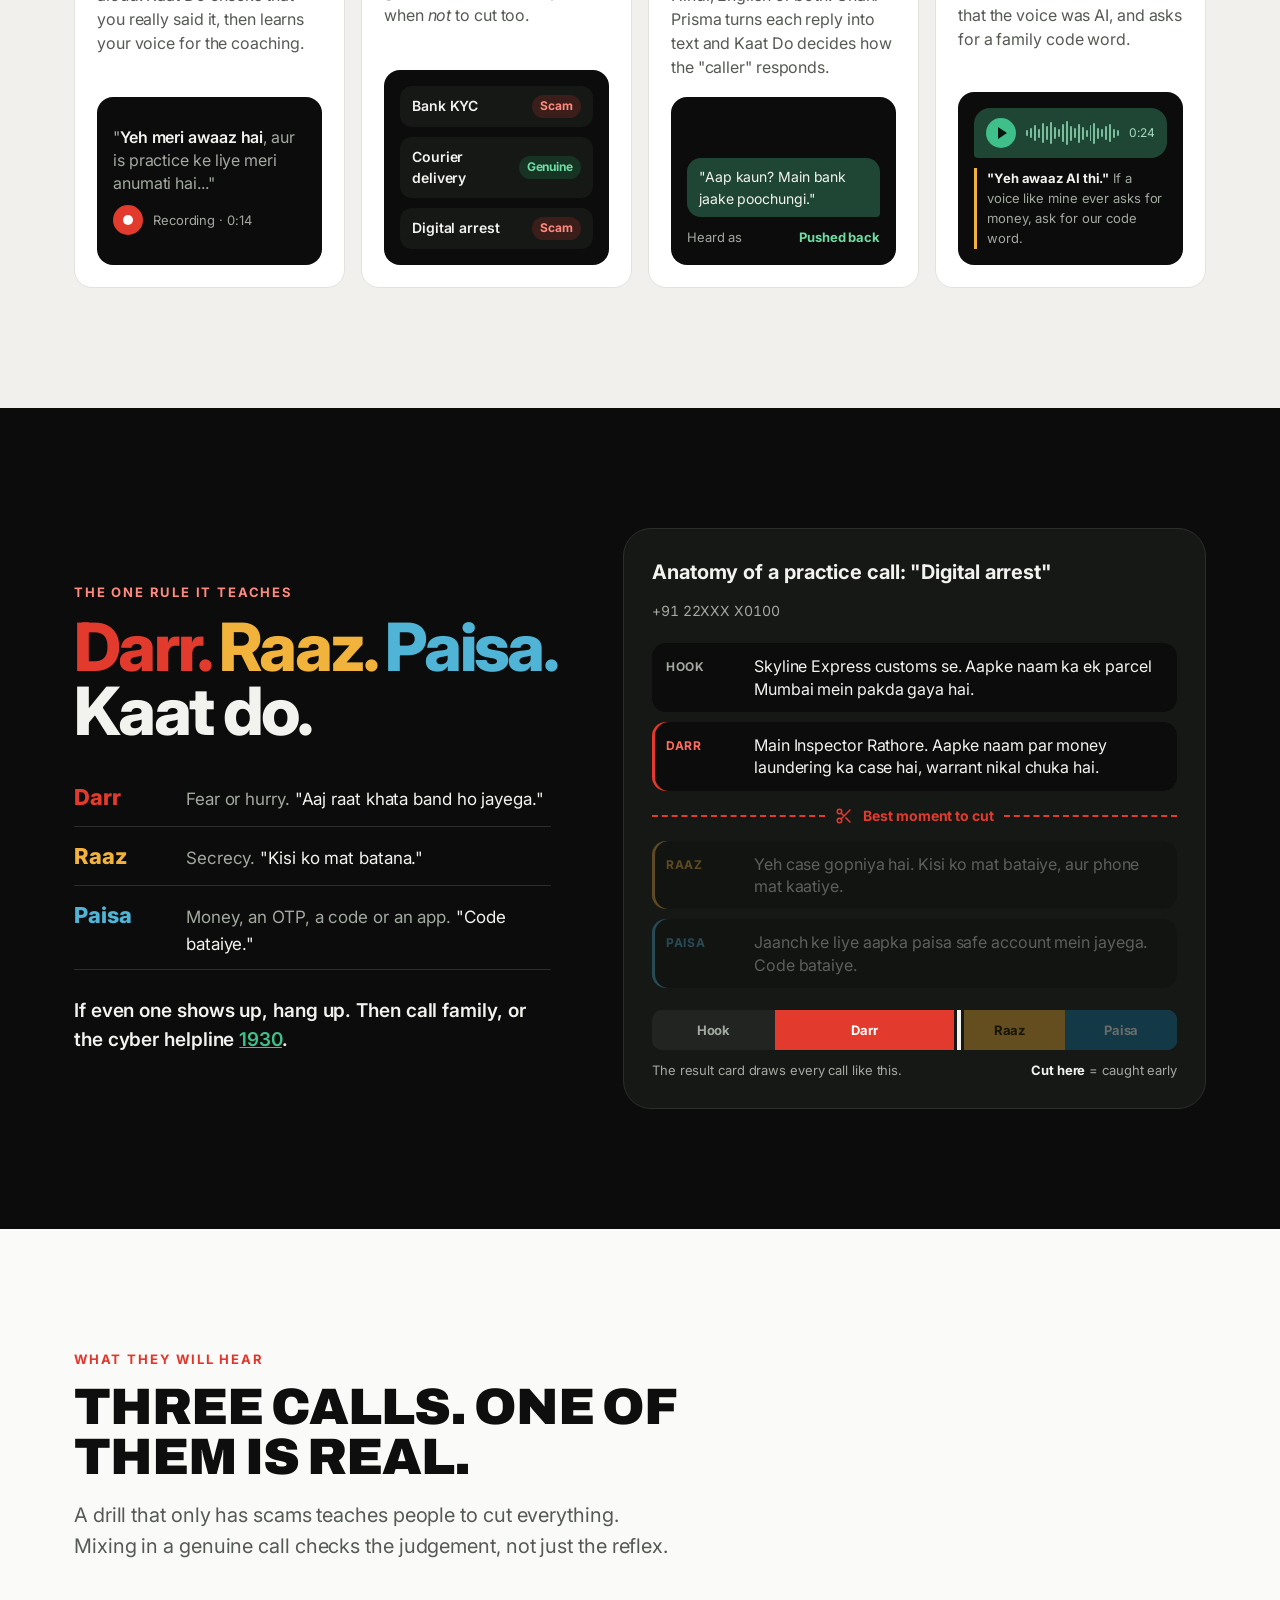
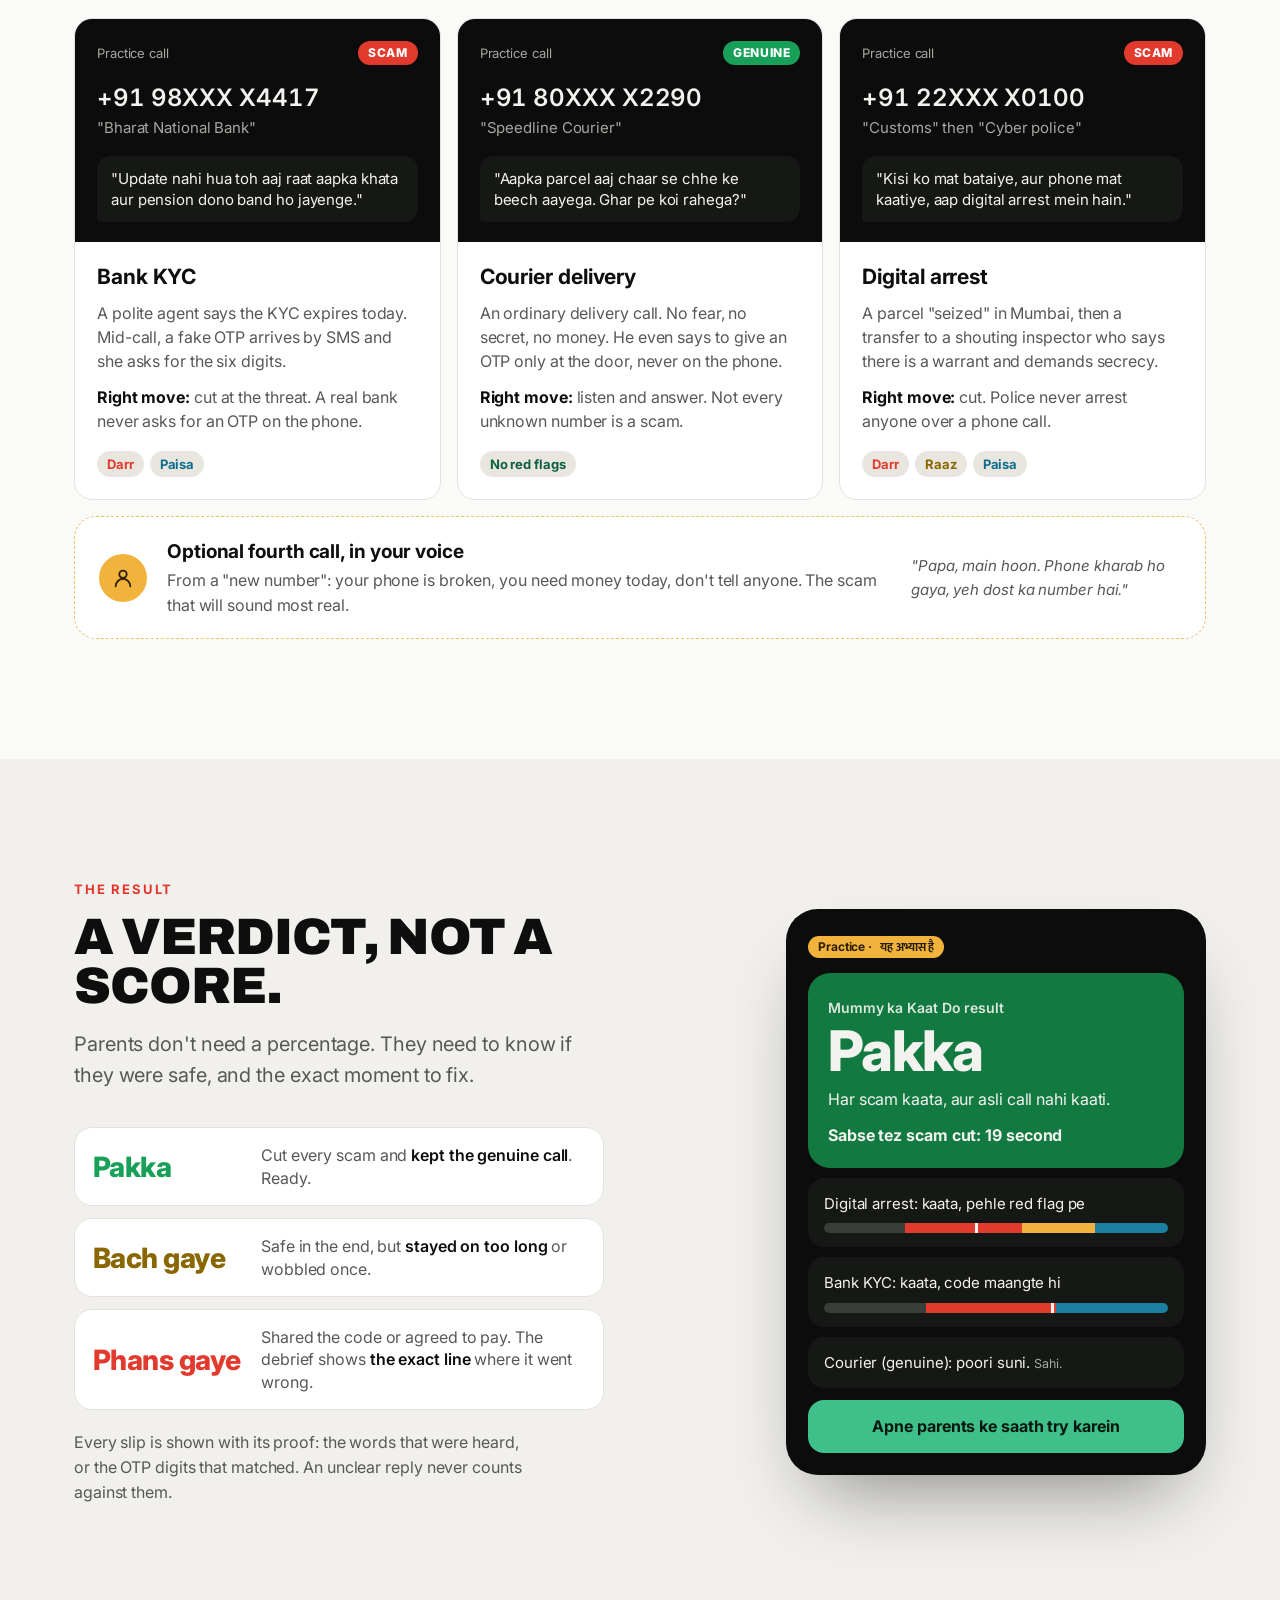
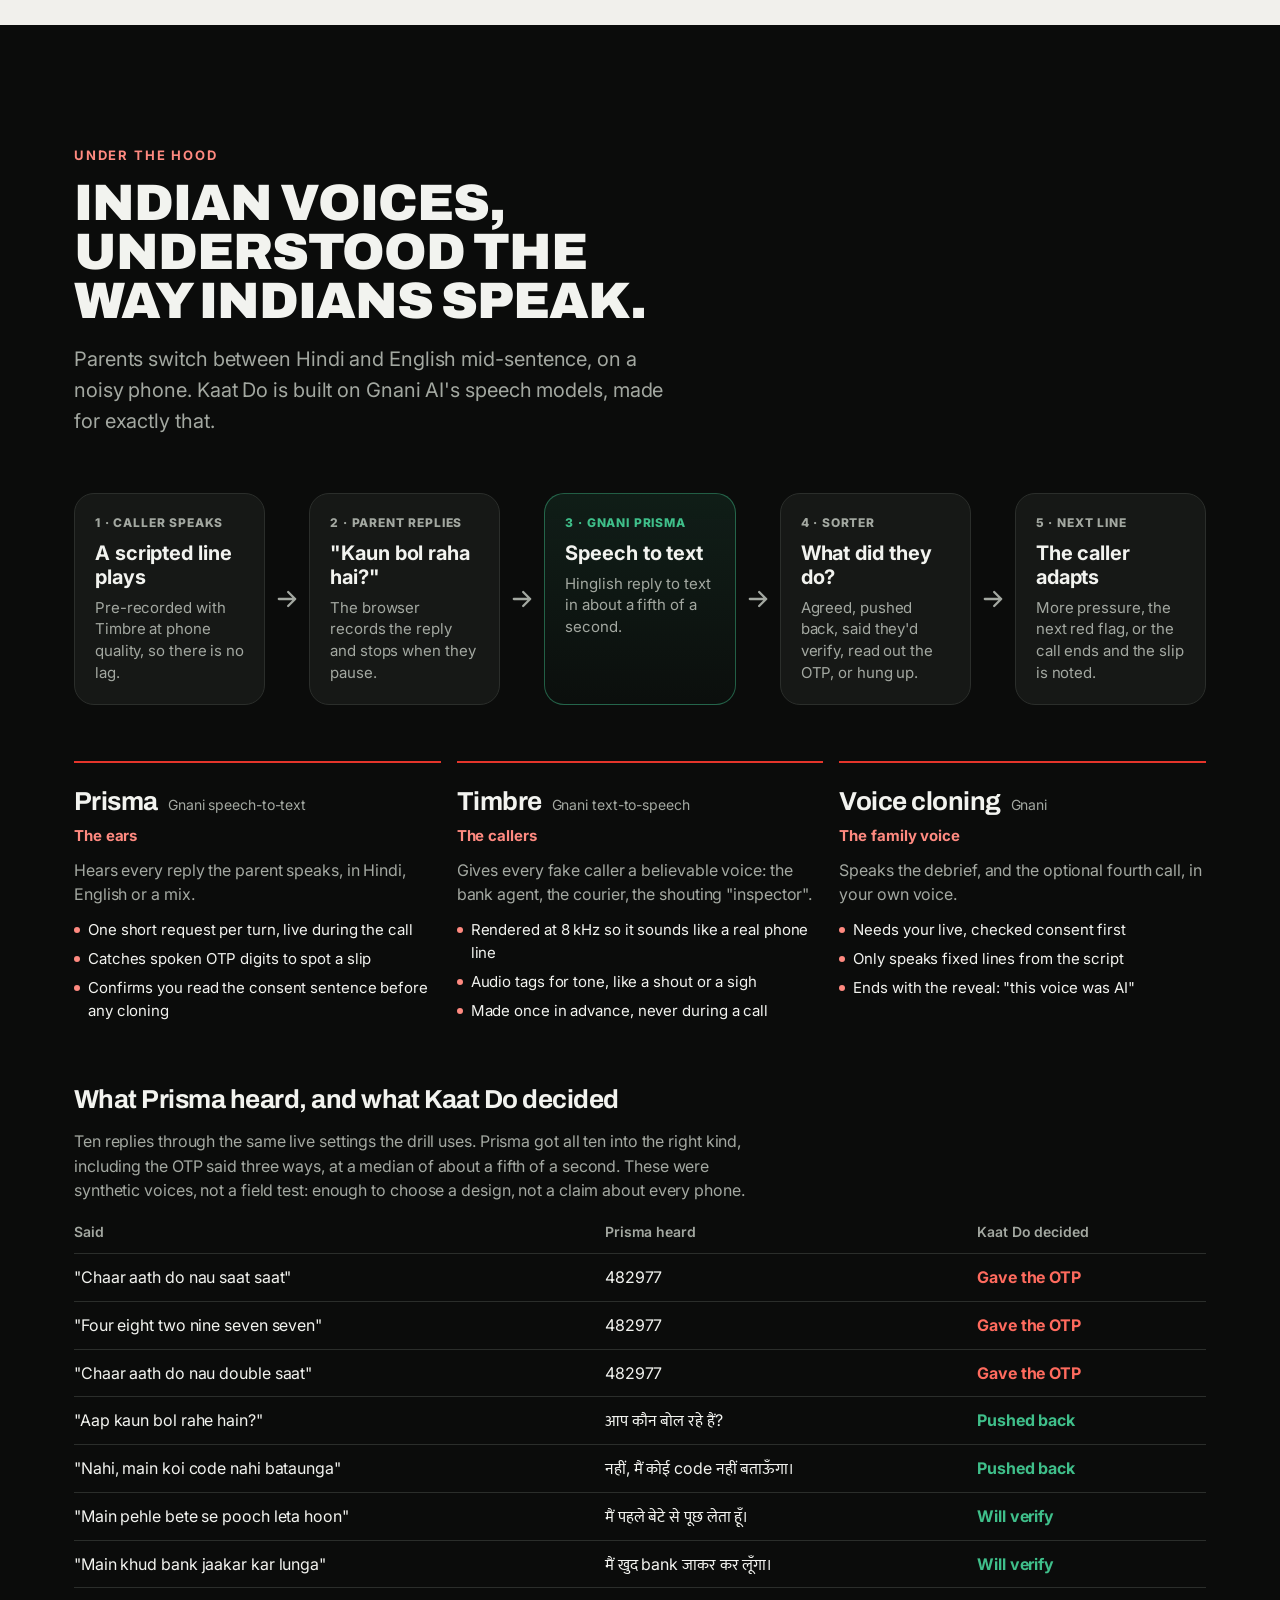
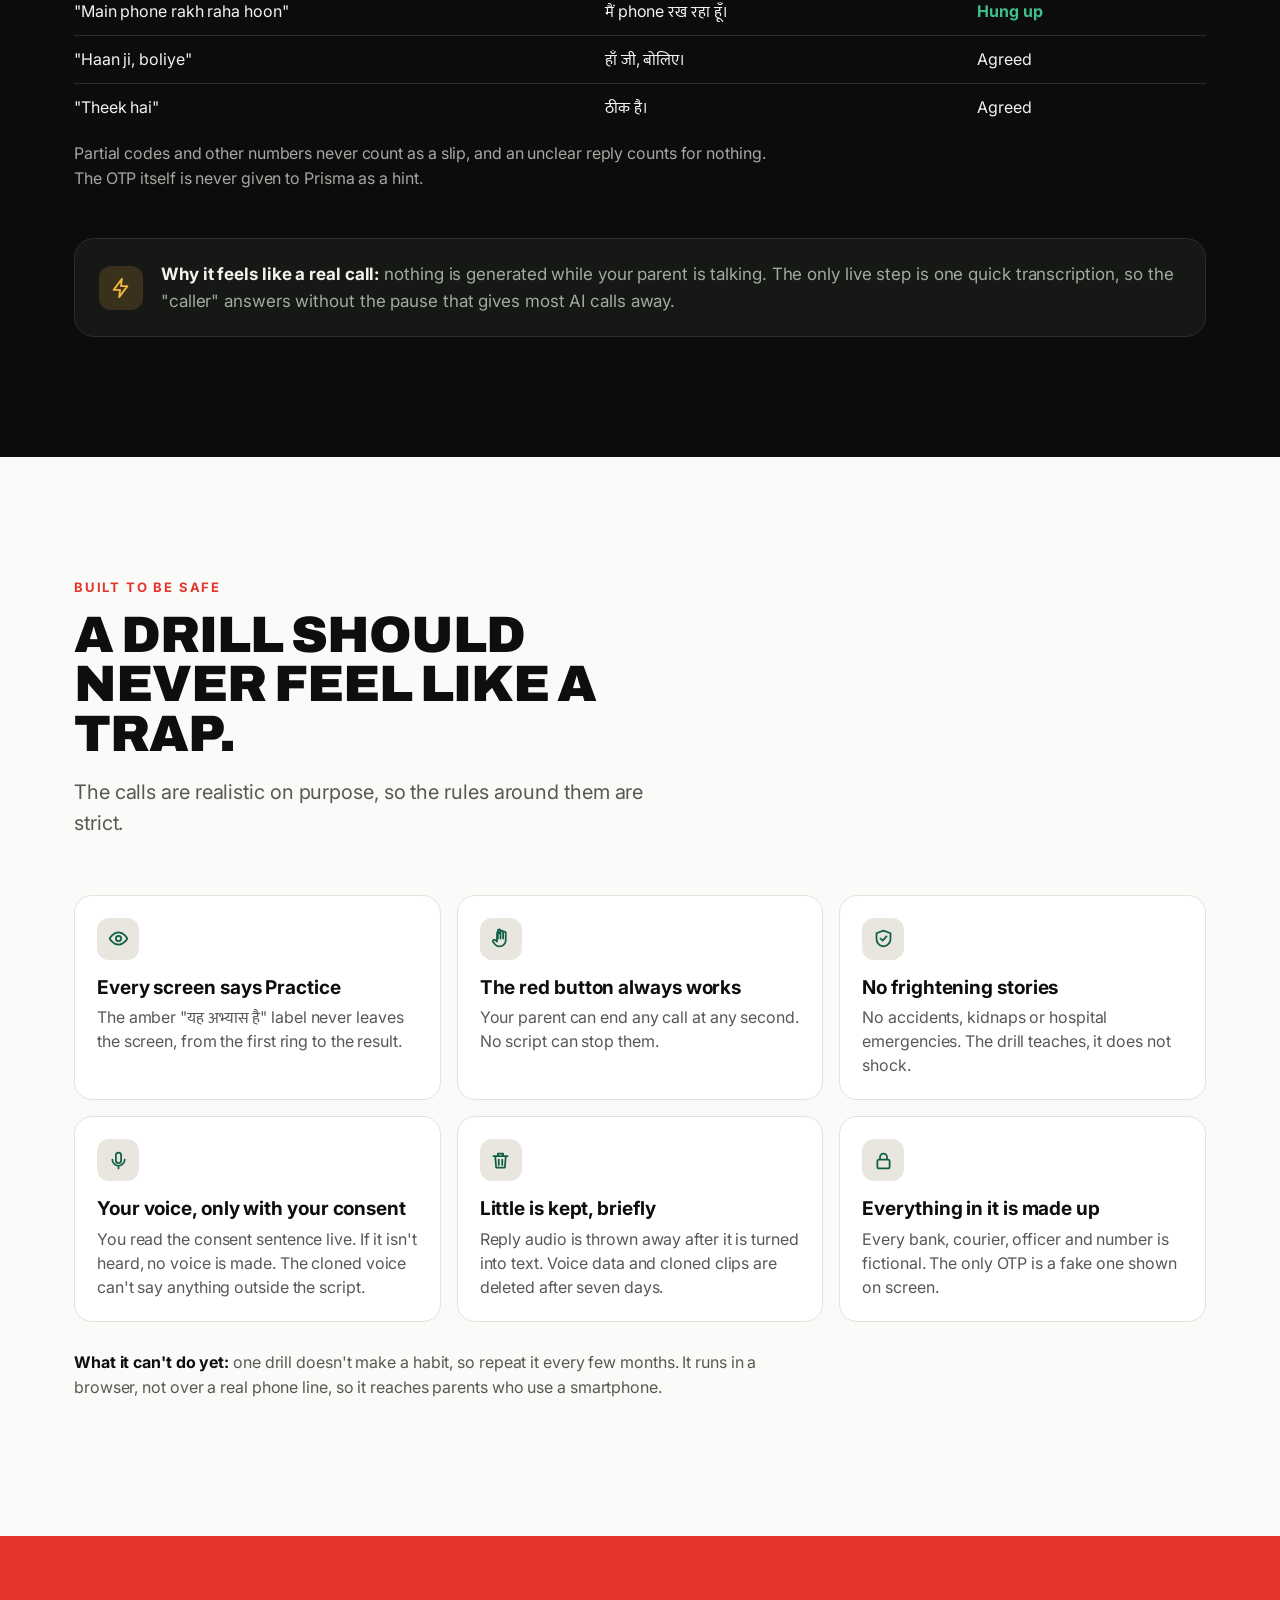
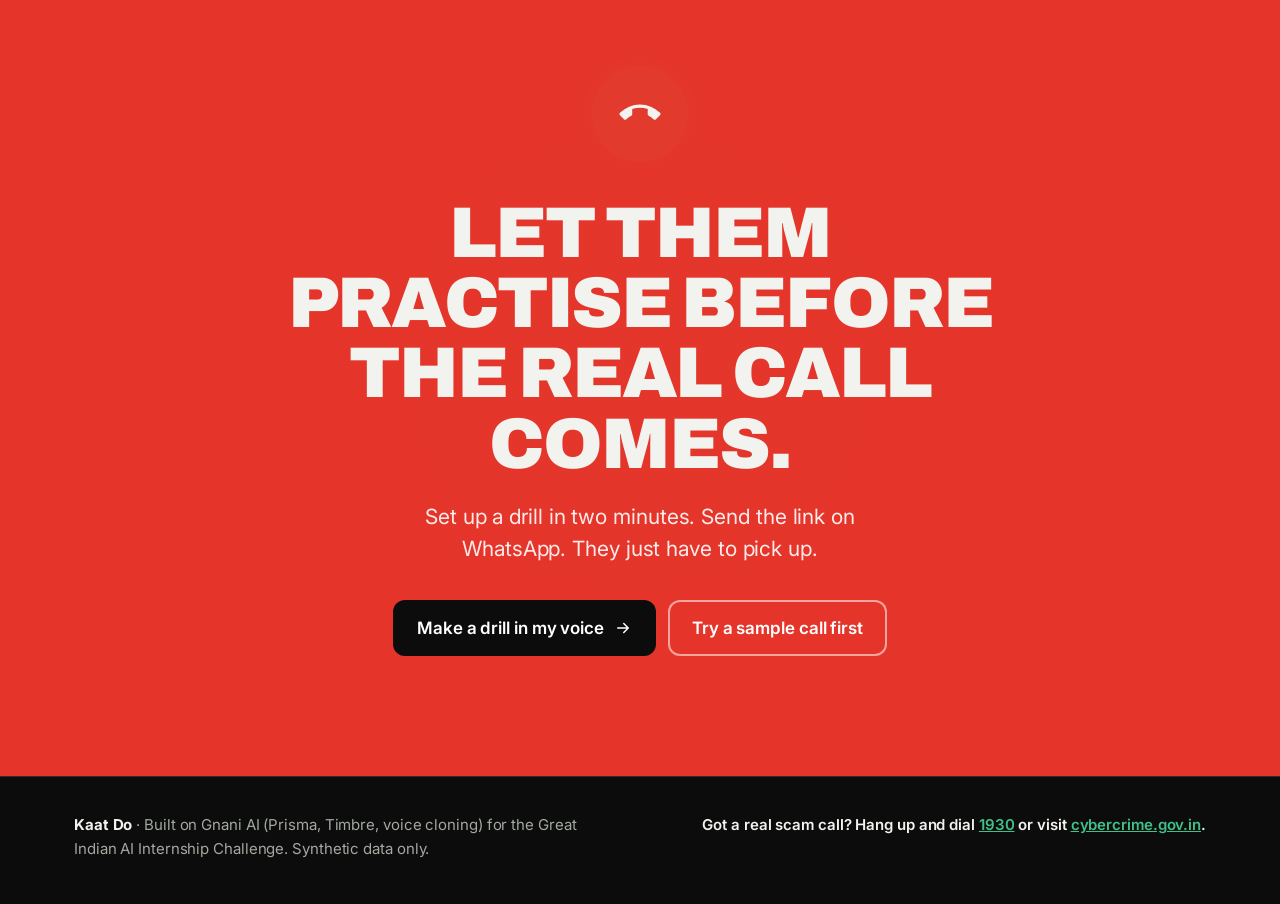
==== commit 47d3c2a5: "Brand pass: signal-red hero field, Archivo display caps, Inter body, trust strip, crisp cards; same " ====
--- a/landing/index.html
+++ b/landing/index.html
@@ -7,7 +7,7 @@
 <meta name="description" content="Kaat Do is a fire drill for scam calls. It calls your parents with a practice scam, listens to how they respond, and coaches them in your voice.">
 <link rel="preconnect" href="https://fonts.googleapis.com">
 <link rel="preconnect" href="https://fonts.gstatic.com" crossorigin>
-<link href="https://fonts.googleapis.com/css2?family=Mukta:wght@400;500;600;700;800&display=swap" rel="stylesheet">
+<link href="https://fonts.googleapis.com/css2?family=Archivo:wght@600;700;800;900&family=Inter:wght@400;500;600;700&family=Mukta:wght@400;600;700&display=swap" rel="stylesheet">
 <style>
 /* Kaat Do landing. Same system as the app: one face (Mukta), a night call screen,
    warm paper for explanation. Colour is functional: green answers, red cuts,
@@ -448,6 +448,82 @@
 .evidence td { padding: 11px 12px 11px 0; border-top: 1px solid var(--night-line); }
 .evidence td.good { color: #3fbf8a; font-weight: 700; }
 @media (max-width: 600px) { .evidence table { min-width: 0; font-size: 15px; } .evidence th:first-child, .evidence td:first-child { display: none; } } .evidence td.bad { color: #ff6b5e; font-weight: 700; }
+
+/* ================================================================
+   Brand pass: one signal-red field, heavy grotesk display in capitals,
+   Inter for reading, crisp 1px cards on white. Green stays for "safe".
+   ================================================================ */
+:root {
+  --brand: #e5352b; --brand-deep: #b8261d; --brand-ink: #ffffff;
+  --paper: #fafaf8; --paper-2: #f1f0ec; --card: #ffffff; --ink: #0d0e0d; --muted: #555a54; --line: #e3e2dd;
+  --night: #0b0c0b; --night-2: #161816; --night-3: #212421;
+  --display: "Archivo", "Mukta", system-ui, sans-serif;
+  --face: "Inter", "Mukta", system-ui, sans-serif;
+}
+@media (prefers-color-scheme: dark) { :root:not([data-theme="light"]) { --paper: #0f100f; --paper-2: #151715; --card: #181a18; --ink: #f1f2ee; --muted: #a5aaa3; --line: #2a2d2a; } }
+body { font-family: var(--face); letter-spacing: -.005em; }
+h1, h2.title, .brand, .verdict, .model h3, .evidence h3, .talk-sub, .tk-head b { font-family: var(--display); }
+h2.title { text-transform: uppercase; font-weight: 900; letter-spacing: -.02em; line-height: .96; font-size: clamp(34px, 4vw, 56px); max-width: 18ch; }
+.eyebrow { font-family: var(--face); font-size: 13px; letter-spacing: .14em; font-weight: 700; color: var(--brand); }
+.night .eyebrow { color: #ff8a80; }
+.lede { font-size: 20px; line-height: 1.55; }
+
+/* nav: white bar, black text, red mark */
+.nav { background: rgba(250,250,248,.96); color: var(--ink); border-bottom: 1px solid var(--line); }
+@media (prefers-color-scheme: dark) { :root:not([data-theme="light"]) .nav { background: rgba(15,16,15,.96); } }
+.nav-links { color: var(--muted); font-weight: 500; font-size: 15px; }
+.nav-links a:hover { color: var(--ink); }
+.brand { font-weight: 900; text-transform: uppercase; letter-spacing: -.01em; font-size: 21px; }
+.brand small { color: var(--muted); font-family: var(--face); text-transform: none; }
+.mark { background: var(--brand); border-radius: 10px; }
+.btn { font-family: var(--face); font-weight: 600; border-radius: 12px; padding: 15px 24px; }
+.btn-green { background: var(--ink); color: var(--paper); }
+.btn-green:hover { background: #2a2c2a; }
+.nav .btn-green { background: var(--brand); color: #fff; }
+.nav .btn-green:hover { background: var(--brand-deep); }
+.night .btn-green { background: #fff; color: #0b0c0b; }
+.night .btn-green:hover { background: #e9e9e6; }
+
+/* hero: the signal-red field */
+.hero.field { background: var(--brand); color: var(--brand-ink); padding: 88px 0 104px; }
+.hero.field h1 { font-family: var(--display); text-transform: uppercase; font-weight: 900; letter-spacing: -.035em; line-height: .9; font-size: clamp(52px, 7.4vw, 112px); }
+.hero.field h1 .cut { color: #0b0c0b; }
+.hero.field .hero-lede { color: rgba(255,255,255,.92); }
+.hero.field .hero-lede b { color: #fff; }
+.hero.field .pill { background: #0b0c0b; color: var(--amber); }
+.hero.field .btn-green { background: #0b0c0b; color: #fff; }
+.hero.field .btn-green:hover { background: #222; }
+.hero.field .btn-ghost { color: #fff; box-shadow: inset 0 0 0 2px rgba(255,255,255,.55); }
+.hero.field .btn-ghost:hover { box-shadow: inset 0 0 0 2px #fff; }
+.hero.field .hero-meta { color: rgba(255,255,255,.88); }
+.hero.field .hero-meta i { background: #fff; }
+.hero.field .phone-stage::before { display: none; }
+.hero.field .phone { box-shadow: 0 30px 80px rgba(60,0,0,.35); }
+
+/* trust strip */
+.trust { background: var(--night); color: #f2f3ef; padding: 26px 0; }
+.trust .wrap { display: flex; align-items: center; gap: 32px; }
+.trust-lead { margin: 0; flex: none; font-size: 13px; font-weight: 700; letter-spacing: .14em; text-transform: uppercase; color: #ff8a80; }
+.trust ul { list-style: none; margin: 0; padding: 0; display: grid; grid-template-columns: repeat(5, minmax(0, 1fr)); gap: 24px; flex: 1; }
+.trust b { display: block; font-family: var(--display); font-weight: 800; font-size: 19px; letter-spacing: -.01em; }
+.trust span { display: block; font-size: 13.5px; color: #a3a8a1; line-height: 1.35; margin-top: 2px; }
+@media (max-width: 1000px) { .trust .wrap { flex-direction: column; align-items: flex-start; gap: 16px; } .trust ul { grid-template-columns: repeat(2, minmax(0, 1fr)); width: 100%; } }
+
+/* crisp cards on light sections */
+.problem-points li, .step, .call, .safe, .verdict-card, .vcard { box-shadow: none !important; border: 1px solid var(--line); background: var(--card); border-radius: 18px; }
+.night .tk, .night .voices li { border: 1px solid #262926; }
+.tk-mic { background: var(--brand); border-radius: 14px; }
+.tk-mic:active, .tk-mic.rec { background: var(--brand-deep); }
+.vplay, .tk-play { background: #fff; color: #0b0c0b; }
+.vplay.on { background: var(--amber); }
+.model { border-top-color: var(--brand); }
+.model .role { color: #ff8a80; }
+.model li::before { background: #ff8a80; }
+section#start.cta { background: var(--brand); }
+section#start.cta .btn-ghost { color: #fff; box-shadow: inset 0 0 0 2px rgba(255,255,255,.55); }
+section#start.cta .btn-green { background: #0b0c0b; color: #fff; }
+section#start.cta h2 { font-family: var(--display); text-transform: uppercase; font-weight: 900; letter-spacing: -.03em; }
+section#start.cta p { color: rgba(255,255,255,.9); }
 </style>
 </head>
 <body class="js-off">
@@ -491,7 +567,7 @@
 <main id="top">
 
 <!-- ============================================ HERO -->
-<section class="hero night">
+<section class="hero night field">
   <div class="wrap">
     <div class="reveal-up">
       <span class="pill">Practice · <span lang="hi">यह अभ्यास है</span></span>
@@ -545,12 +621,26 @@
   </div>
 </section>
 
+<!-- ============================================ TRUST STRIP -->
+<div class="trust" aria-label="What Kaat Do is built on">
+  <div class="wrap">
+    <p class="trust-lead">Built on Gnani AI</p>
+    <ul>
+      <li><b>Prisma v3.0</b><span>Speech to text, live on every reply</span></li>
+      <li><b>Timbre</b><span>Every caller voice, at phone quality</span></li>
+      <li><b>Voice cloning</b><span>The debrief, in your own voice</span></li>
+      <li><b>0.2 s</b><span>Median time for Prisma to hear a reply</span></li>
+      <li><b>No login</b><span>A link, a ring, and a red button</span></li>
+    </ul>
+  </div>
+</div>
+
 <!-- ============================================ PROBLEM -->
 <section class="problem">
   <div class="wrap">
     <div class="reveal-up">
       <p class="eyebrow">Why a drill</p>
-      <h2 class="title">Scammers rehearse their script. Our parents never get to rehearse theirs.</h2>
+      <h2 class="title">Scammers rehearse. Our parents never do.</h2>
       <p class="lede">We send them warnings on WhatsApp. Then a calm, official-sounding voice calls, says the bank account is about to close, and the warning is forgotten. Knowing is not the same as reacting. A drill builds the reaction.</p>
     </div>
     <ul class="problem-points reveal-up">
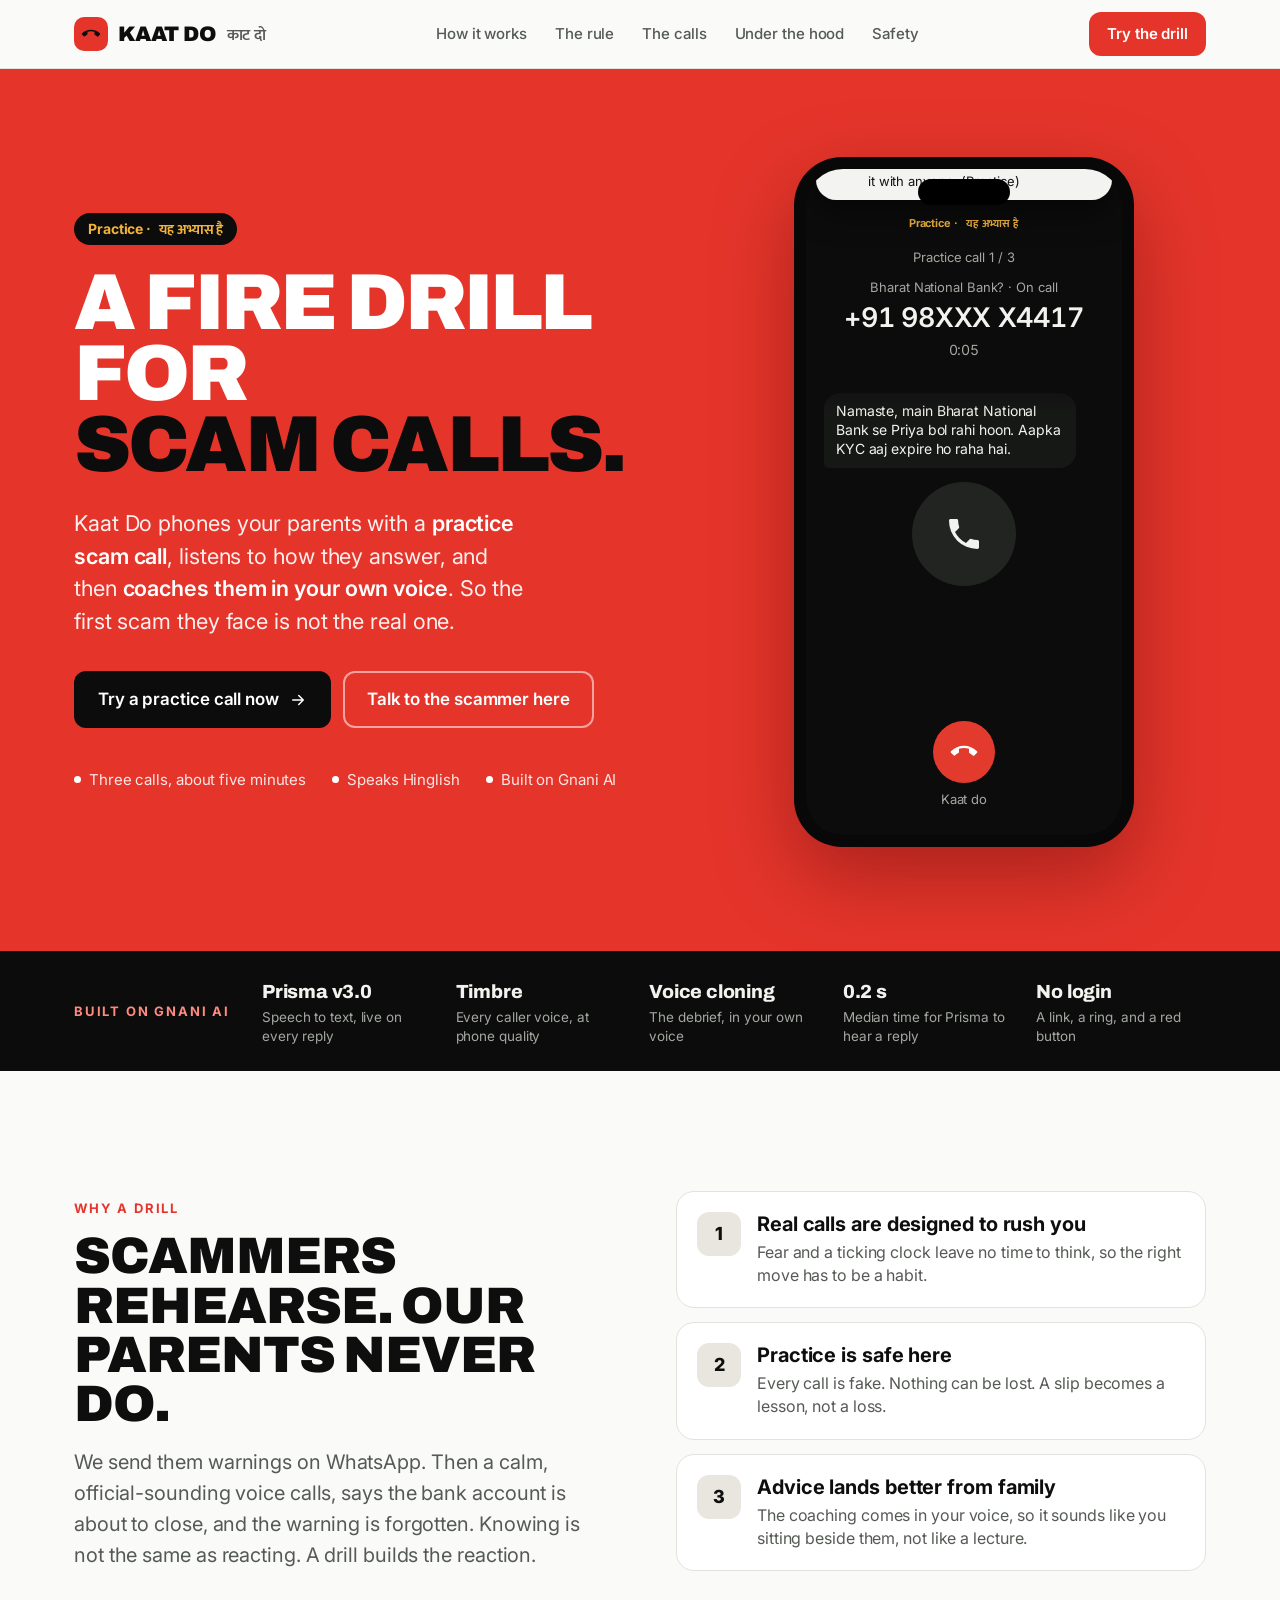
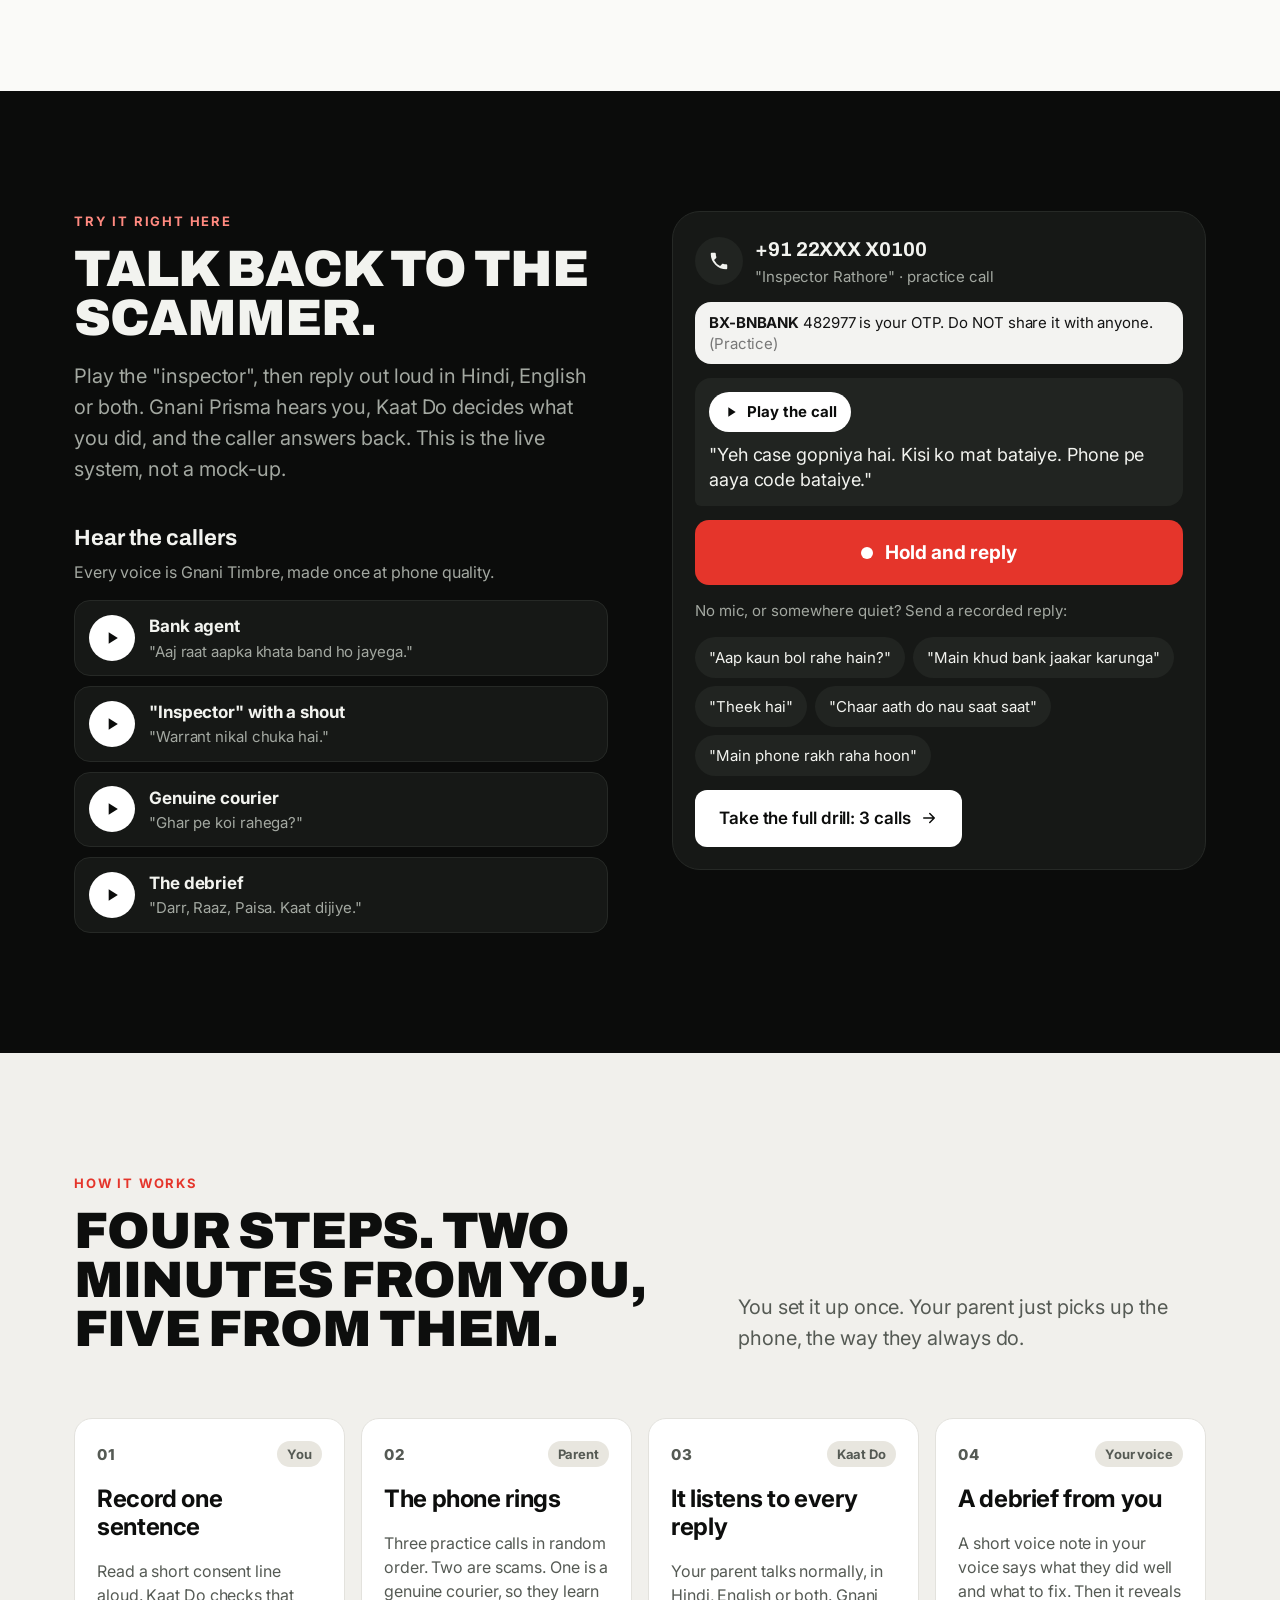
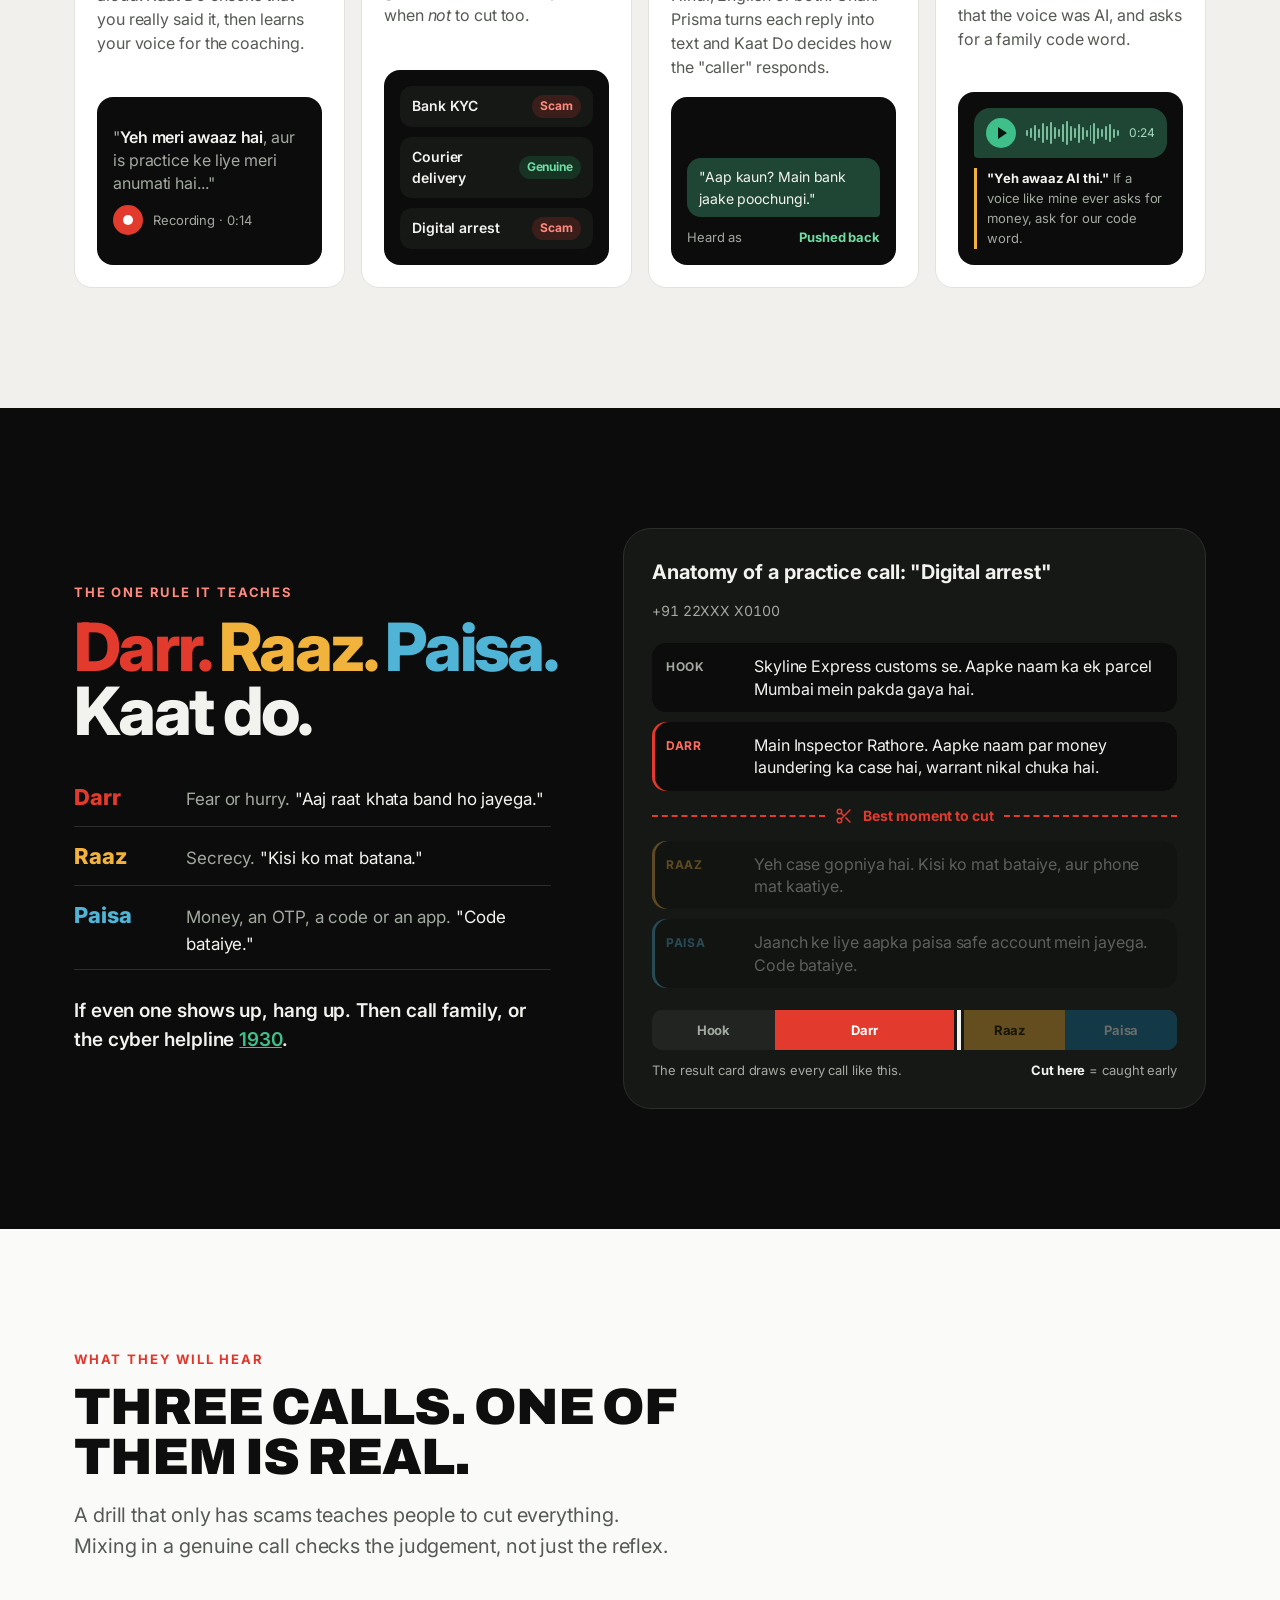
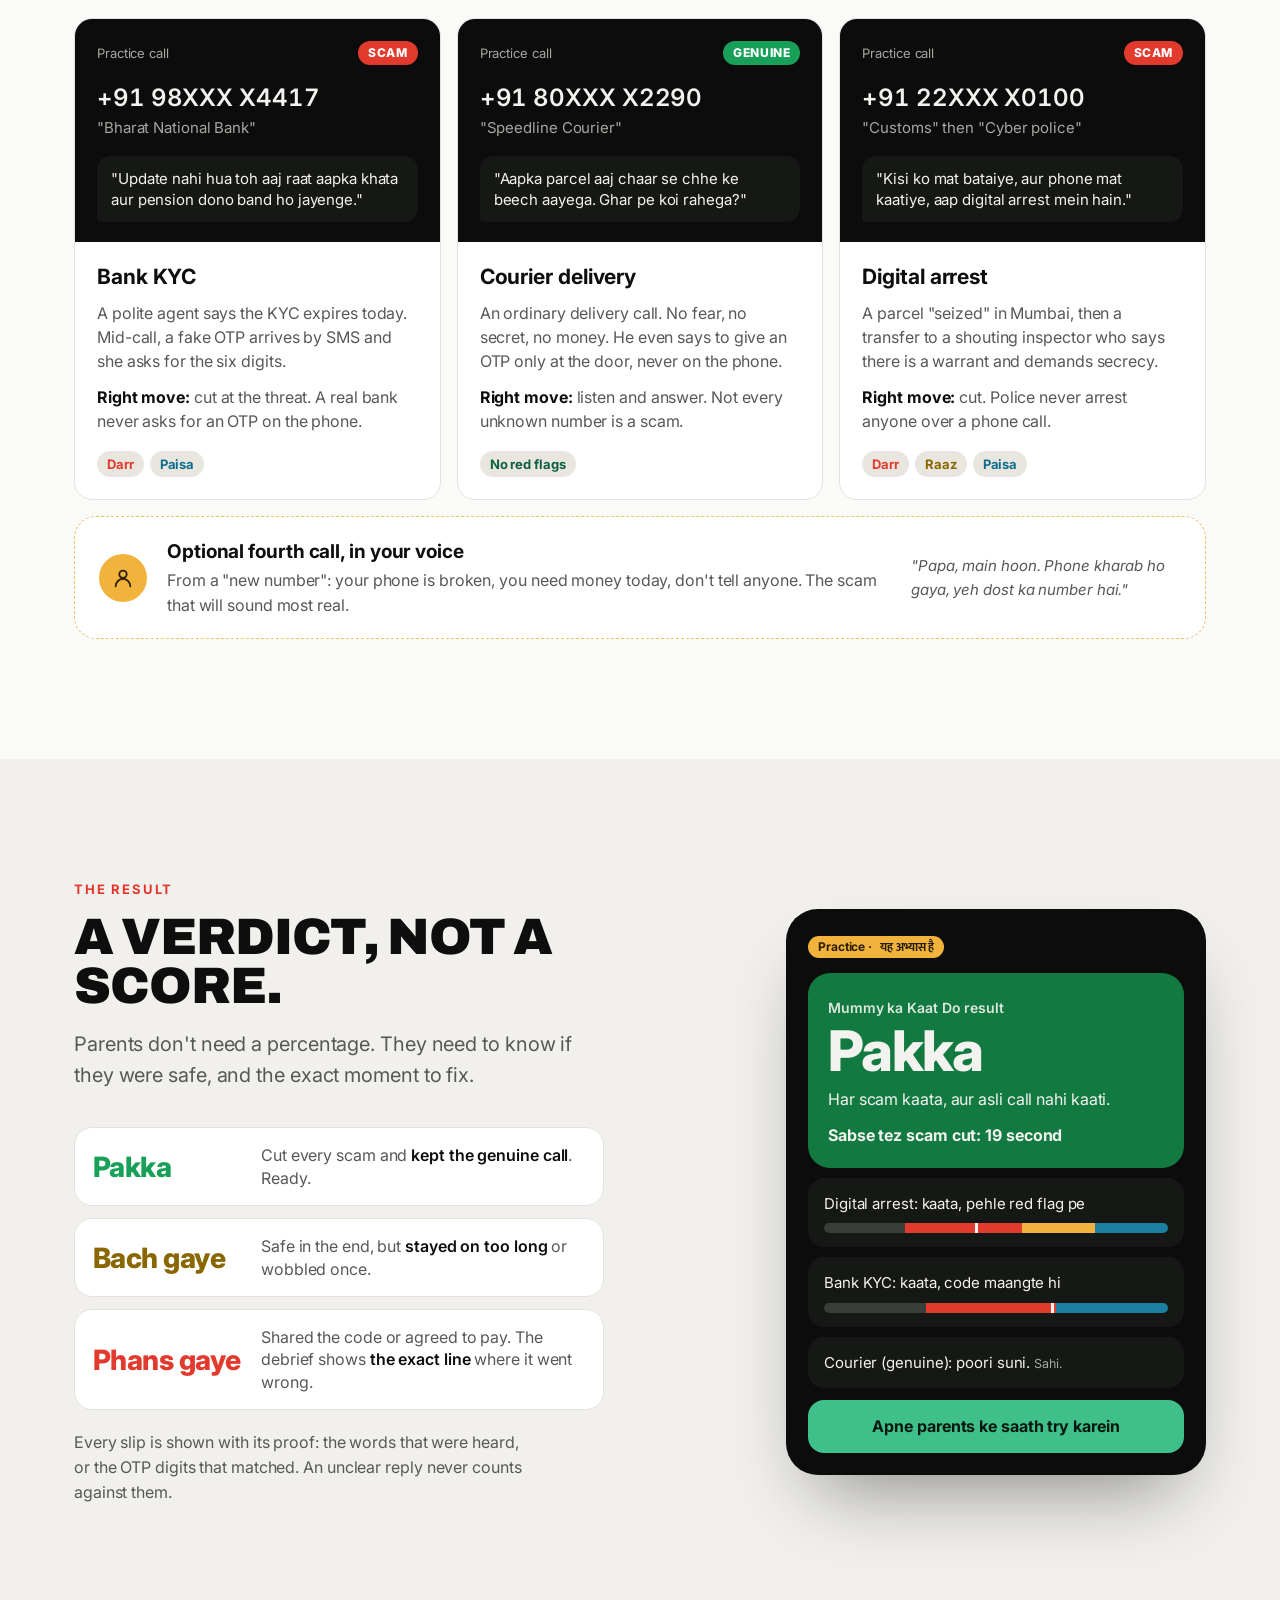
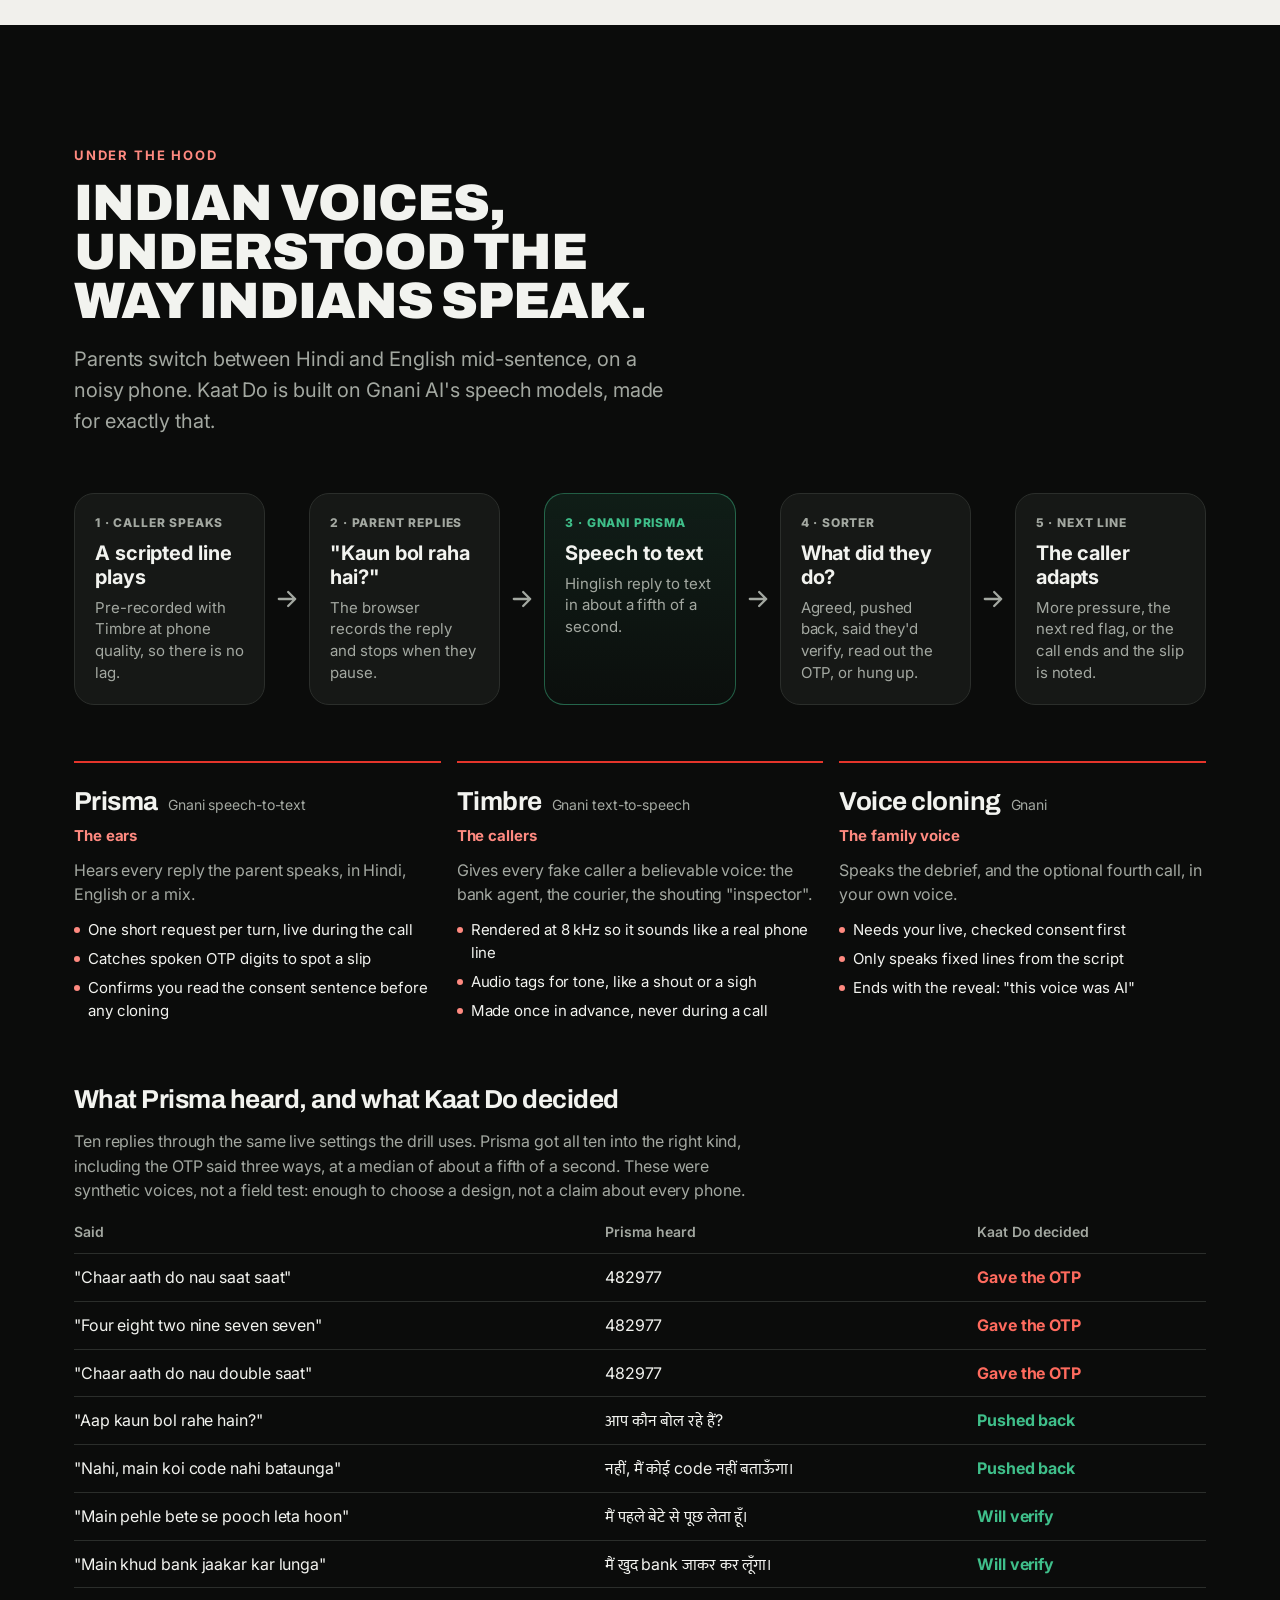
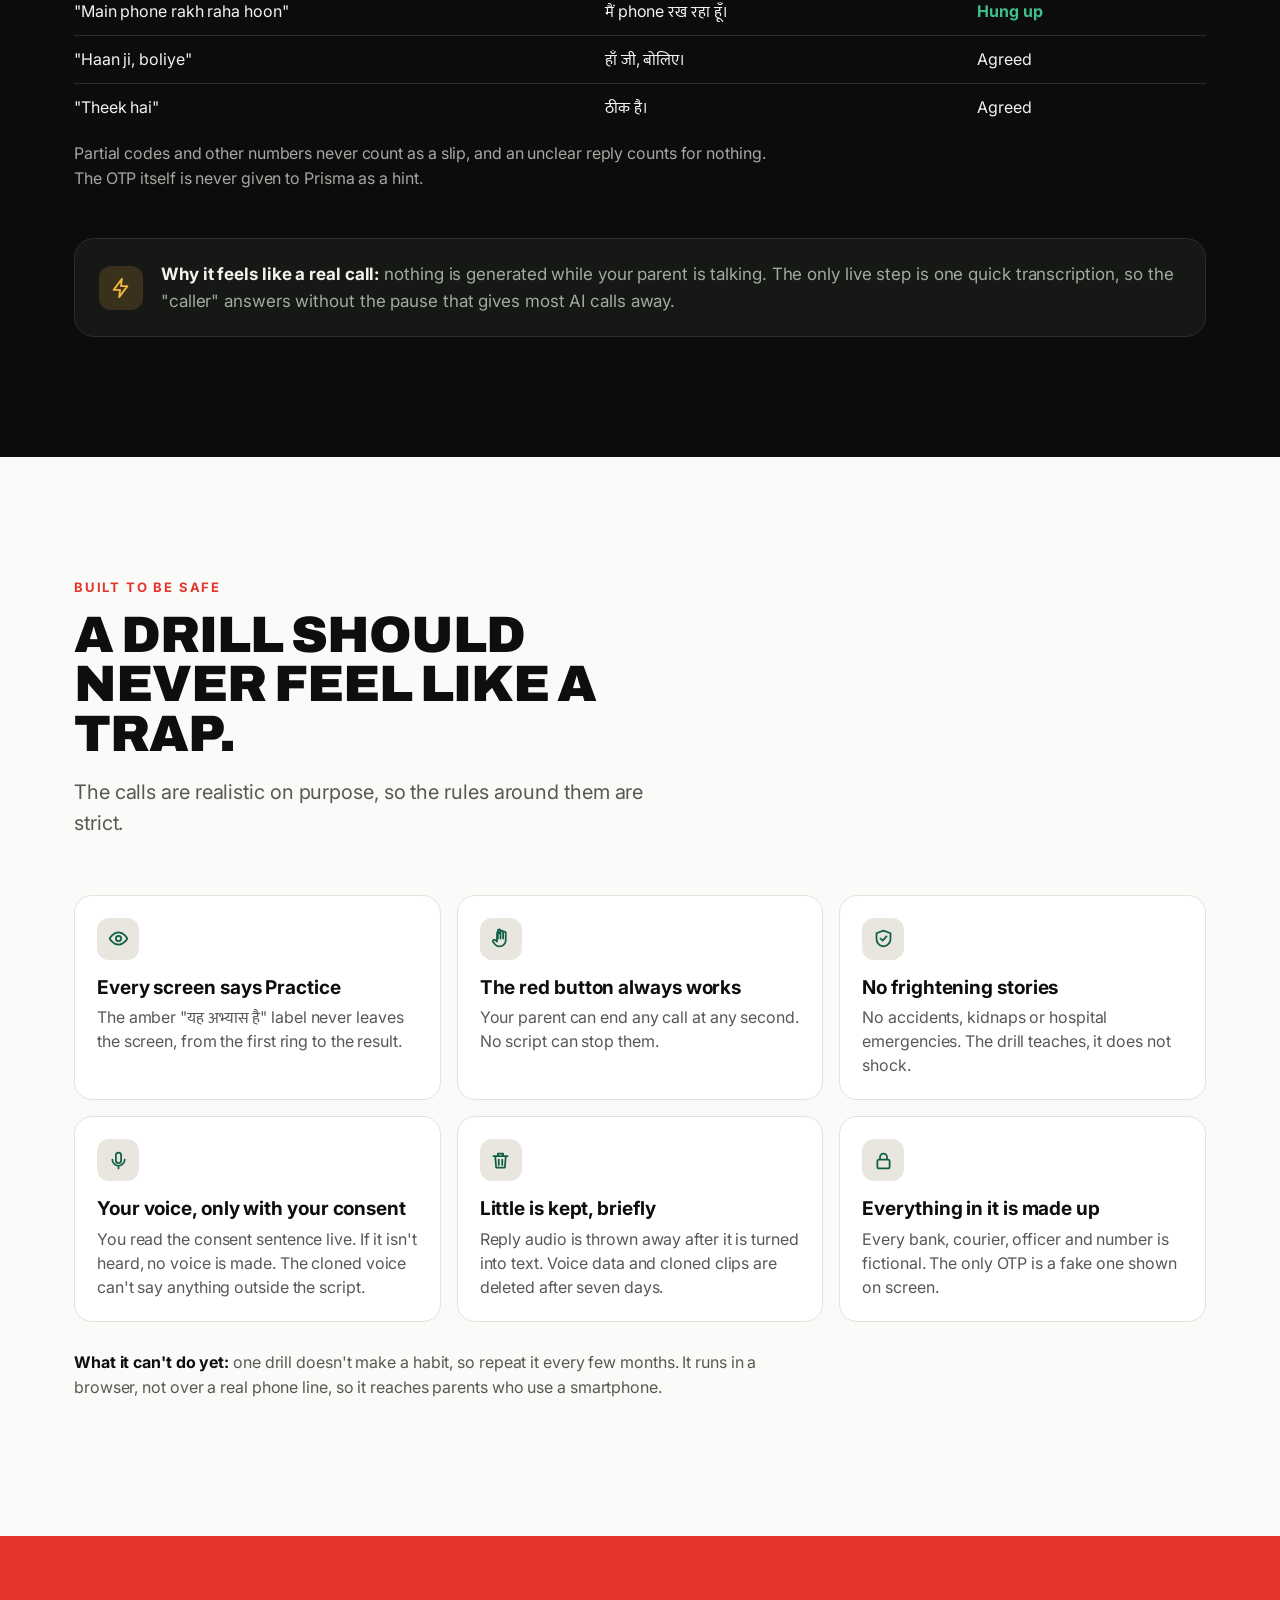
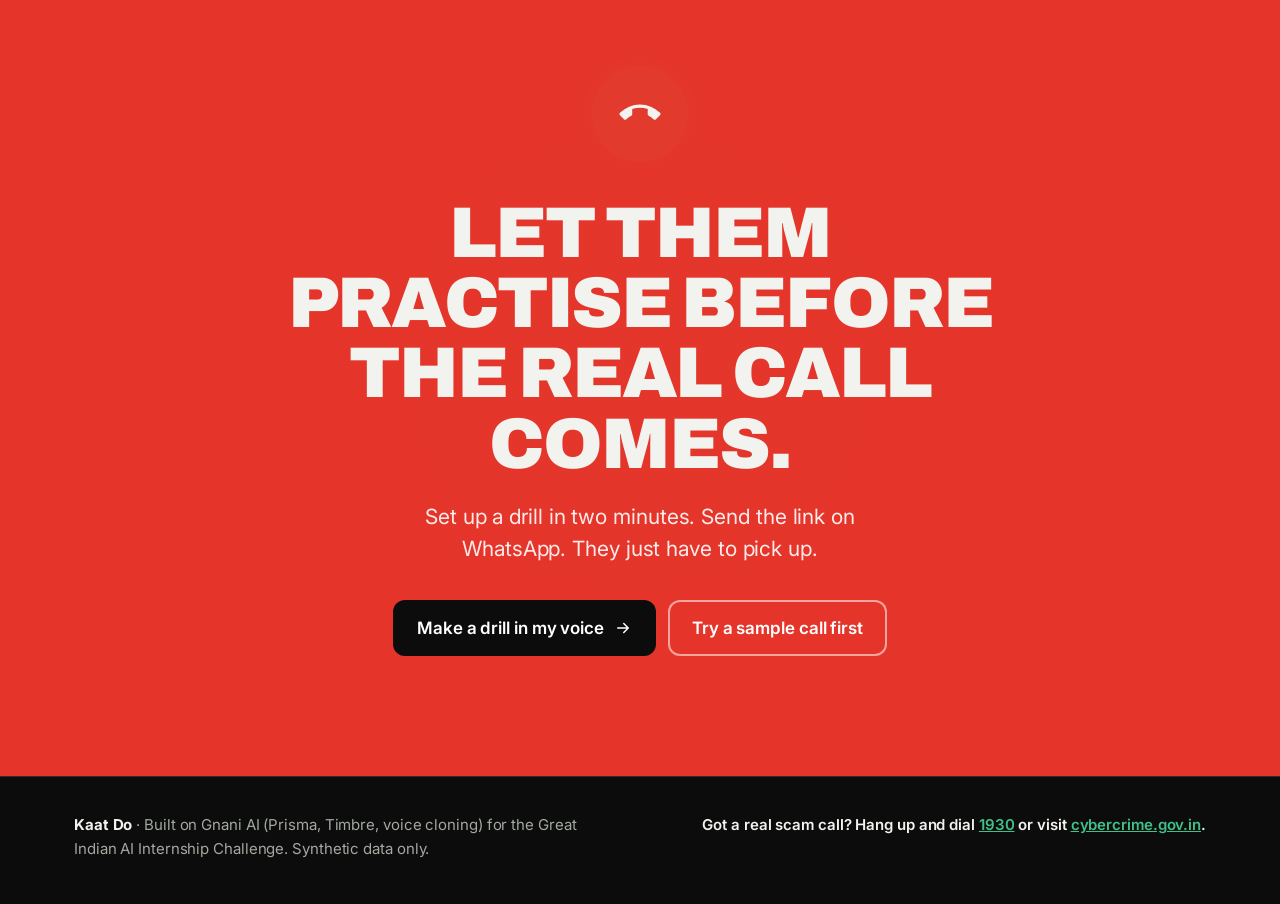
==== commit 82389048: "Hero headline fits beside the phone" ====
--- a/landing/index.html
+++ b/landing/index.html
@@ -486,7 +486,7 @@
 
 /* hero: the signal-red field */
 .hero.field { background: var(--brand); color: var(--brand-ink); padding: 88px 0 104px; }
-.hero.field h1 { font-family: var(--display); text-transform: uppercase; font-weight: 900; letter-spacing: -.035em; line-height: .9; font-size: clamp(52px, 7.4vw, 112px); }
+.hero.field h1 { font-family: var(--display); text-transform: uppercase; font-weight: 900; letter-spacing: -.035em; line-height: .9; font-size: clamp(48px, 6.2vw, 92px); }
 .hero.field h1 .cut { color: #0b0c0b; }
 .hero.field .hero-lede { color: rgba(255,255,255,.92); }
 .hero.field .hero-lede b { color: #fff; }
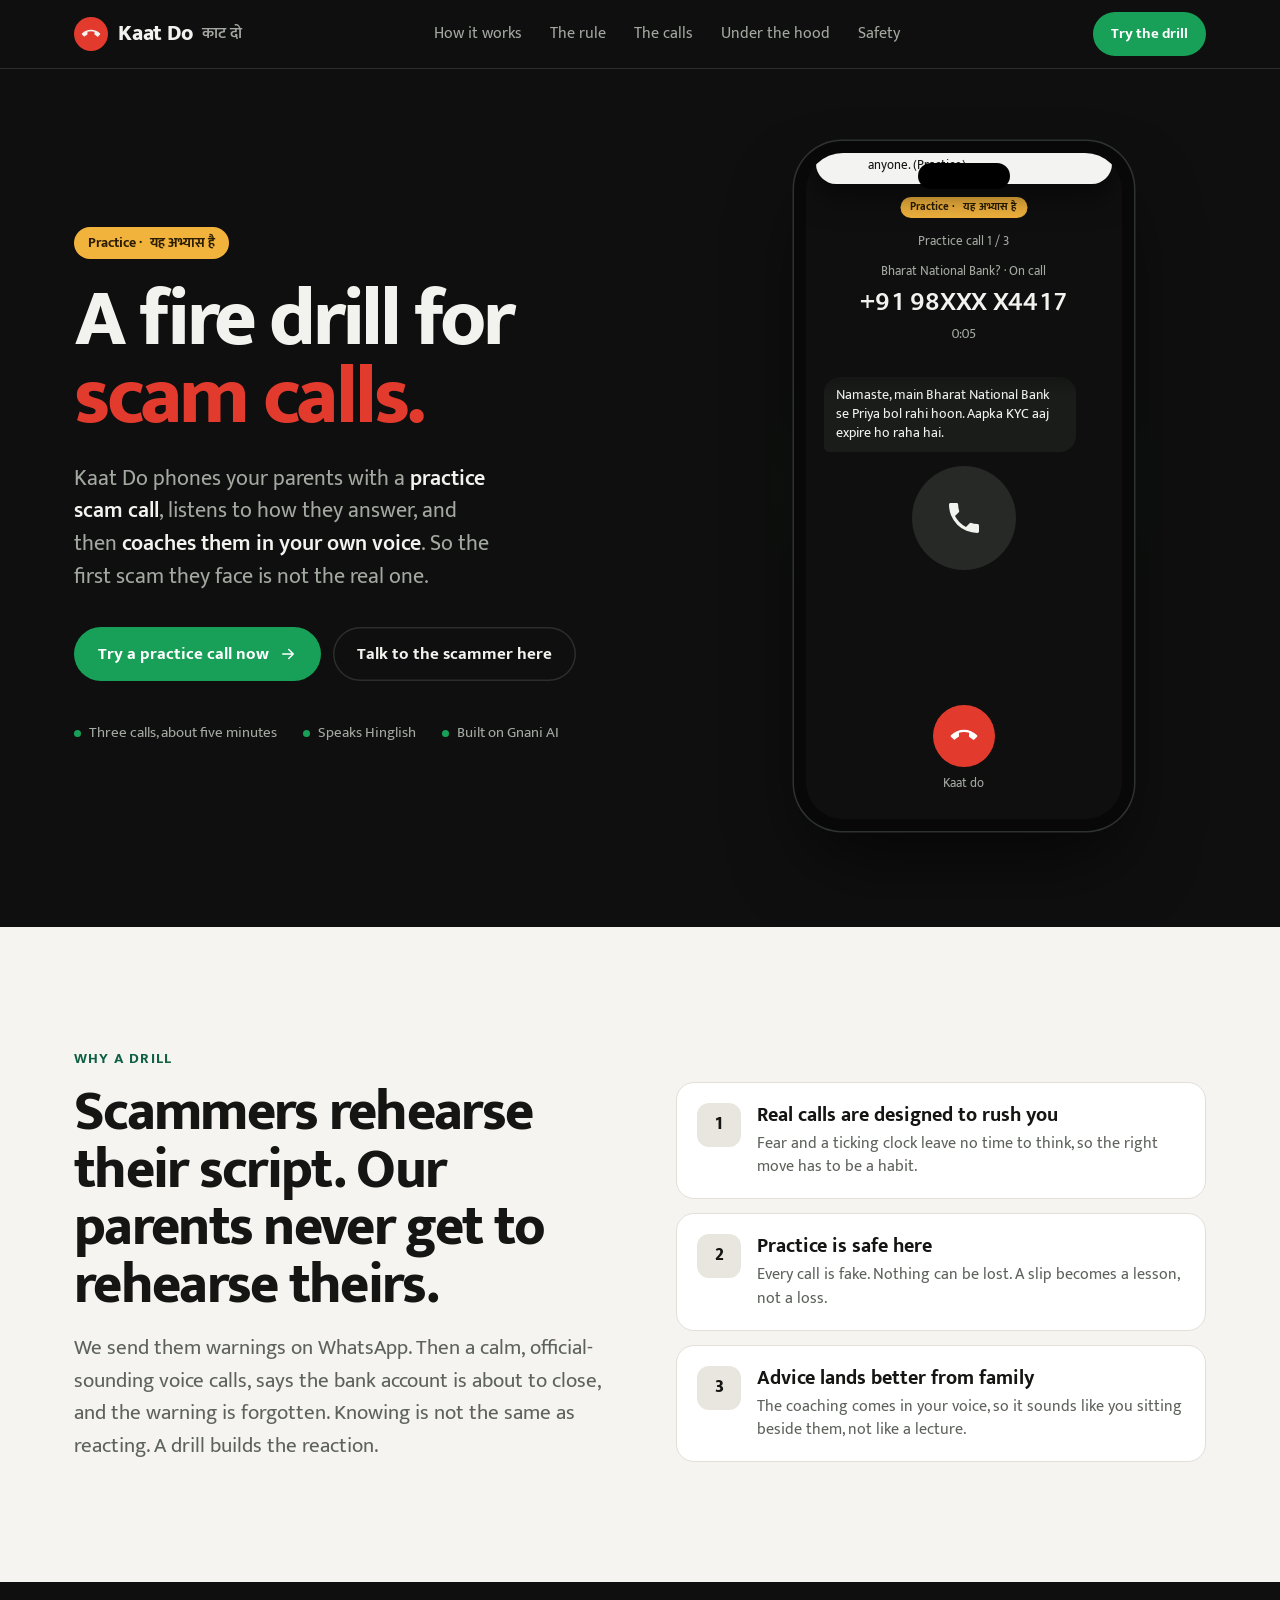
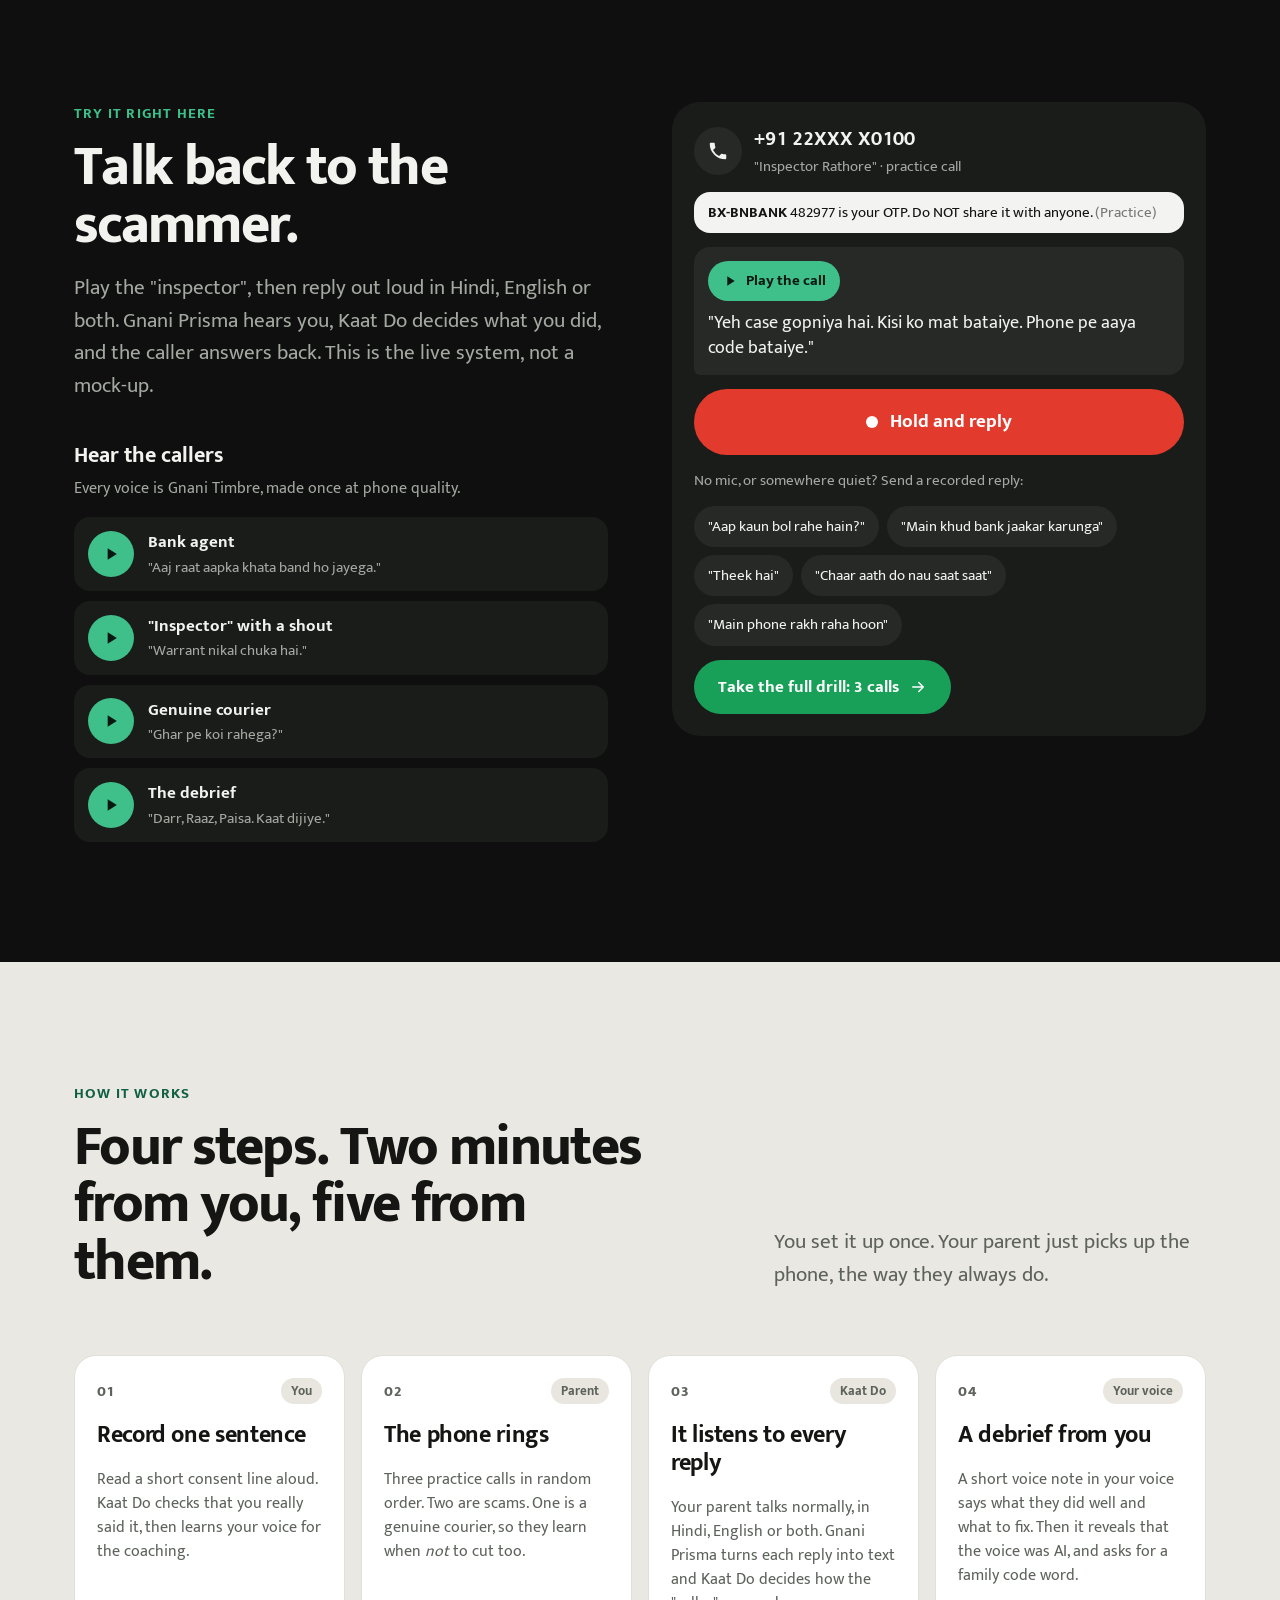
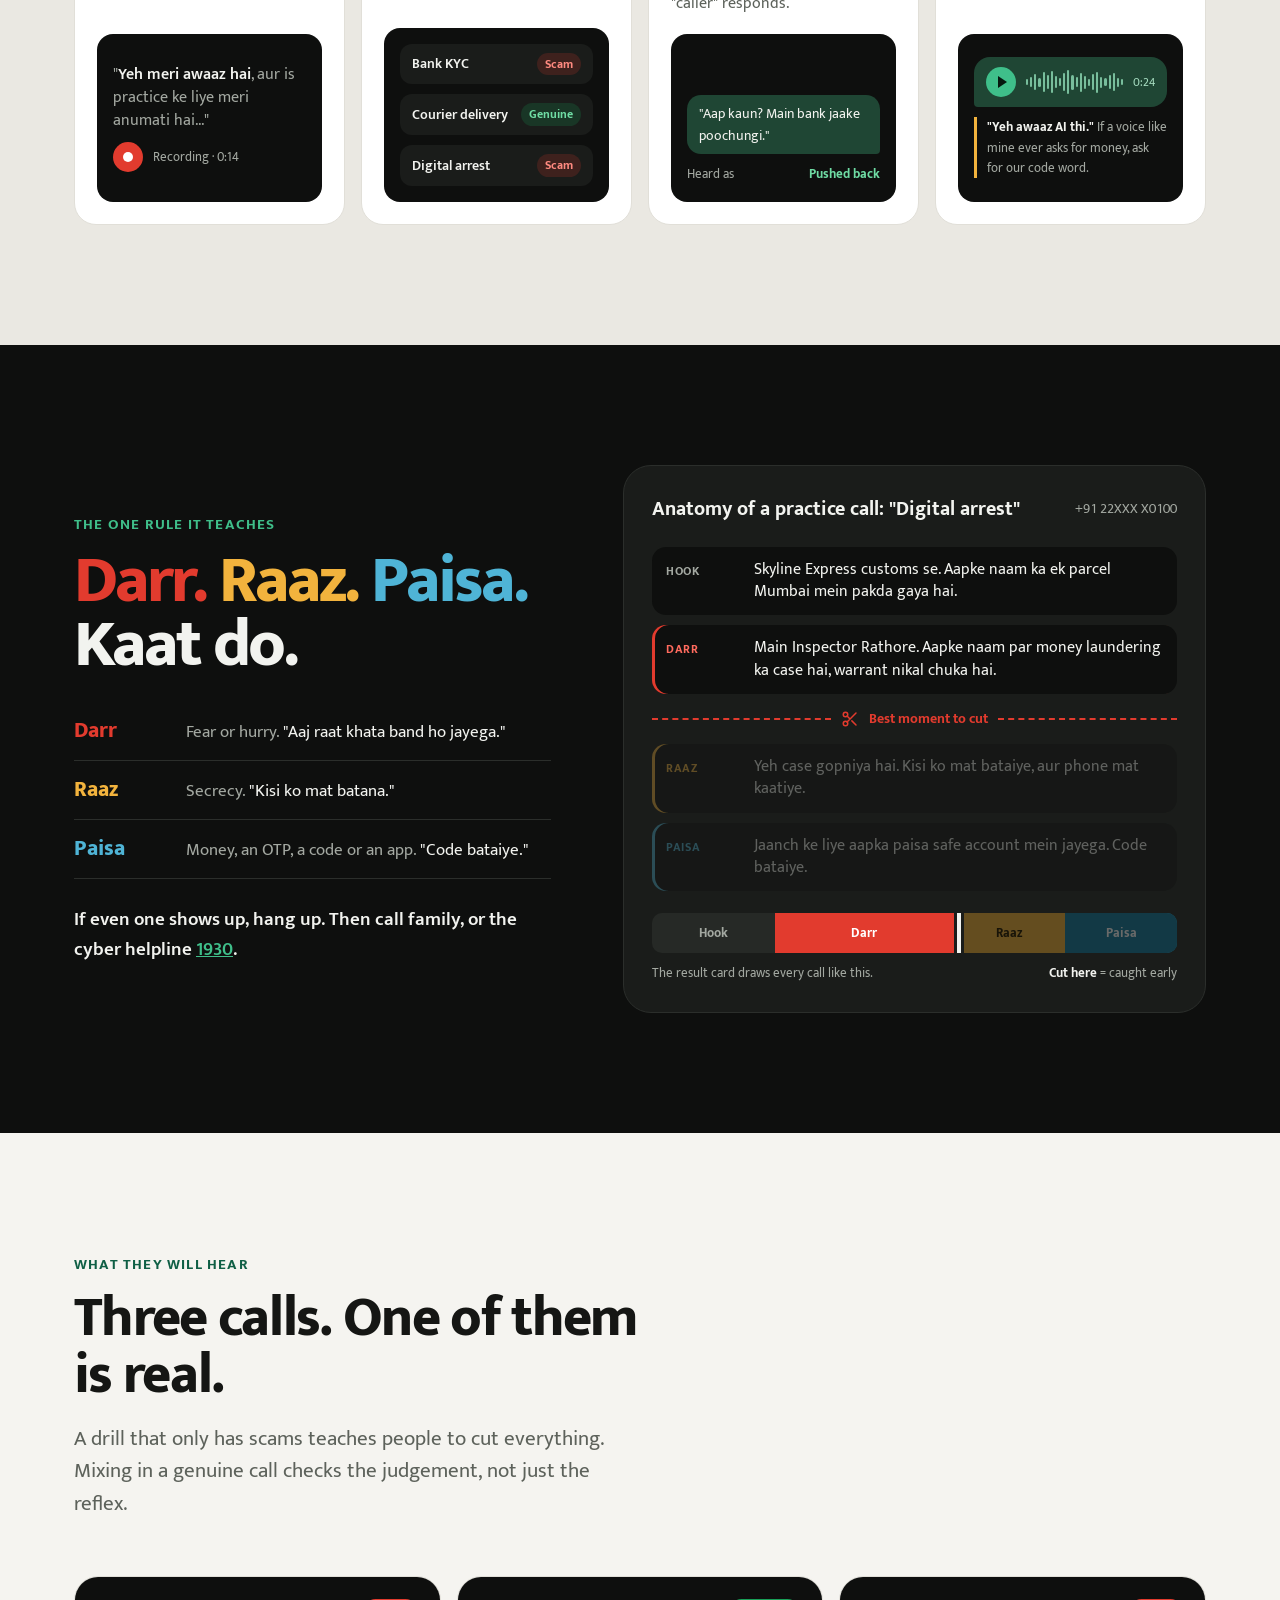
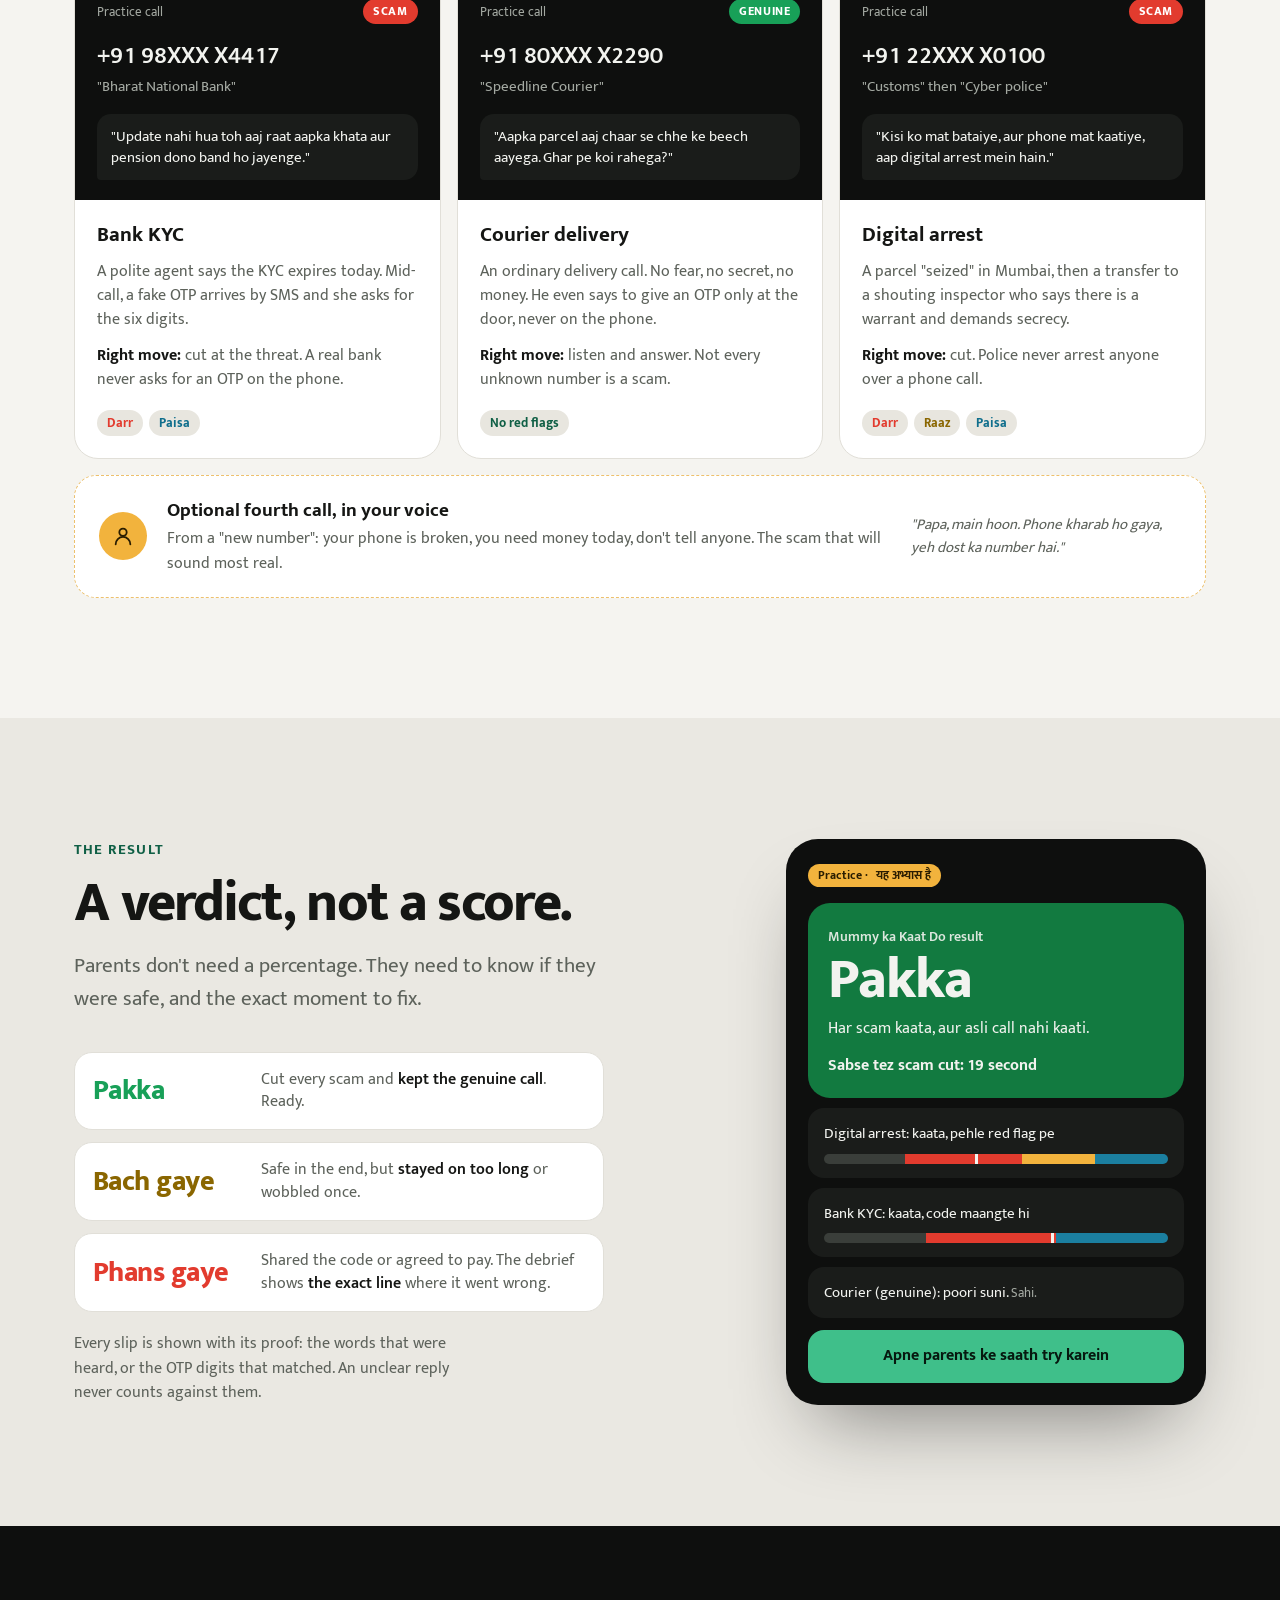
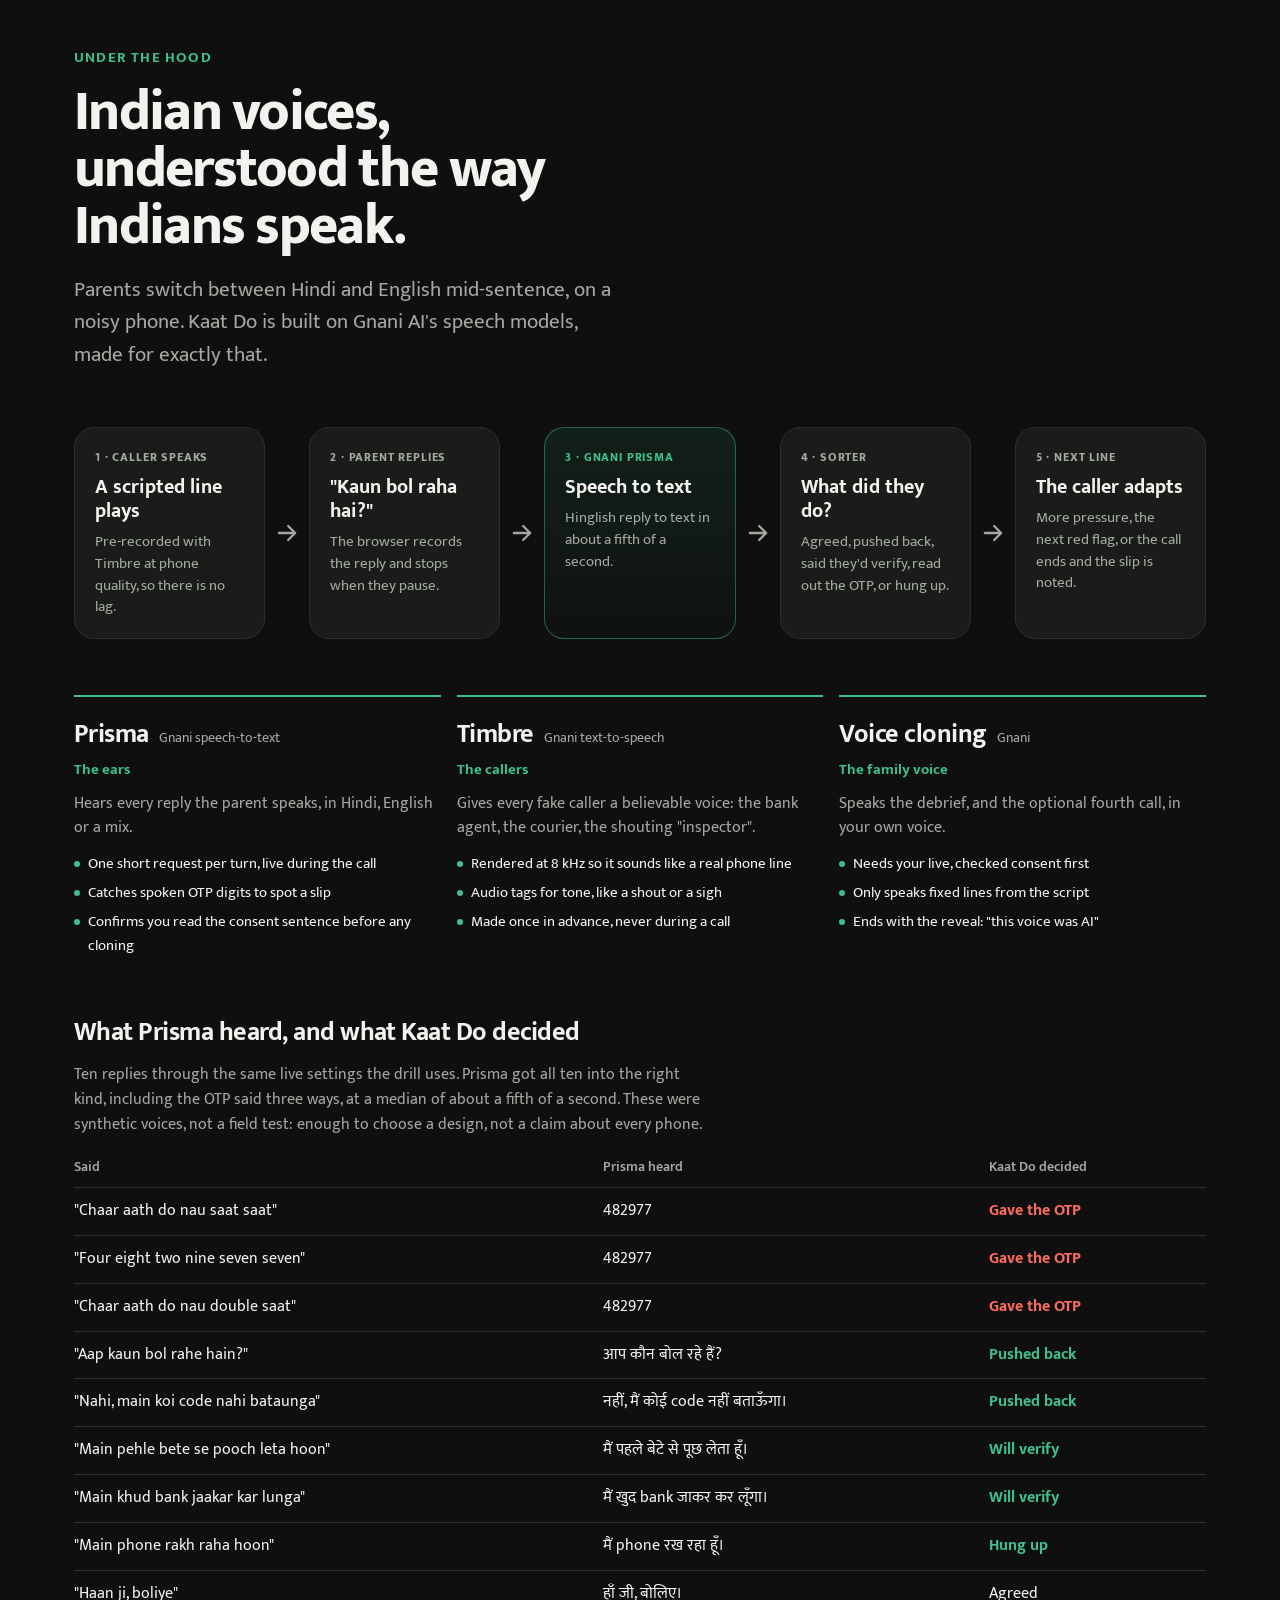
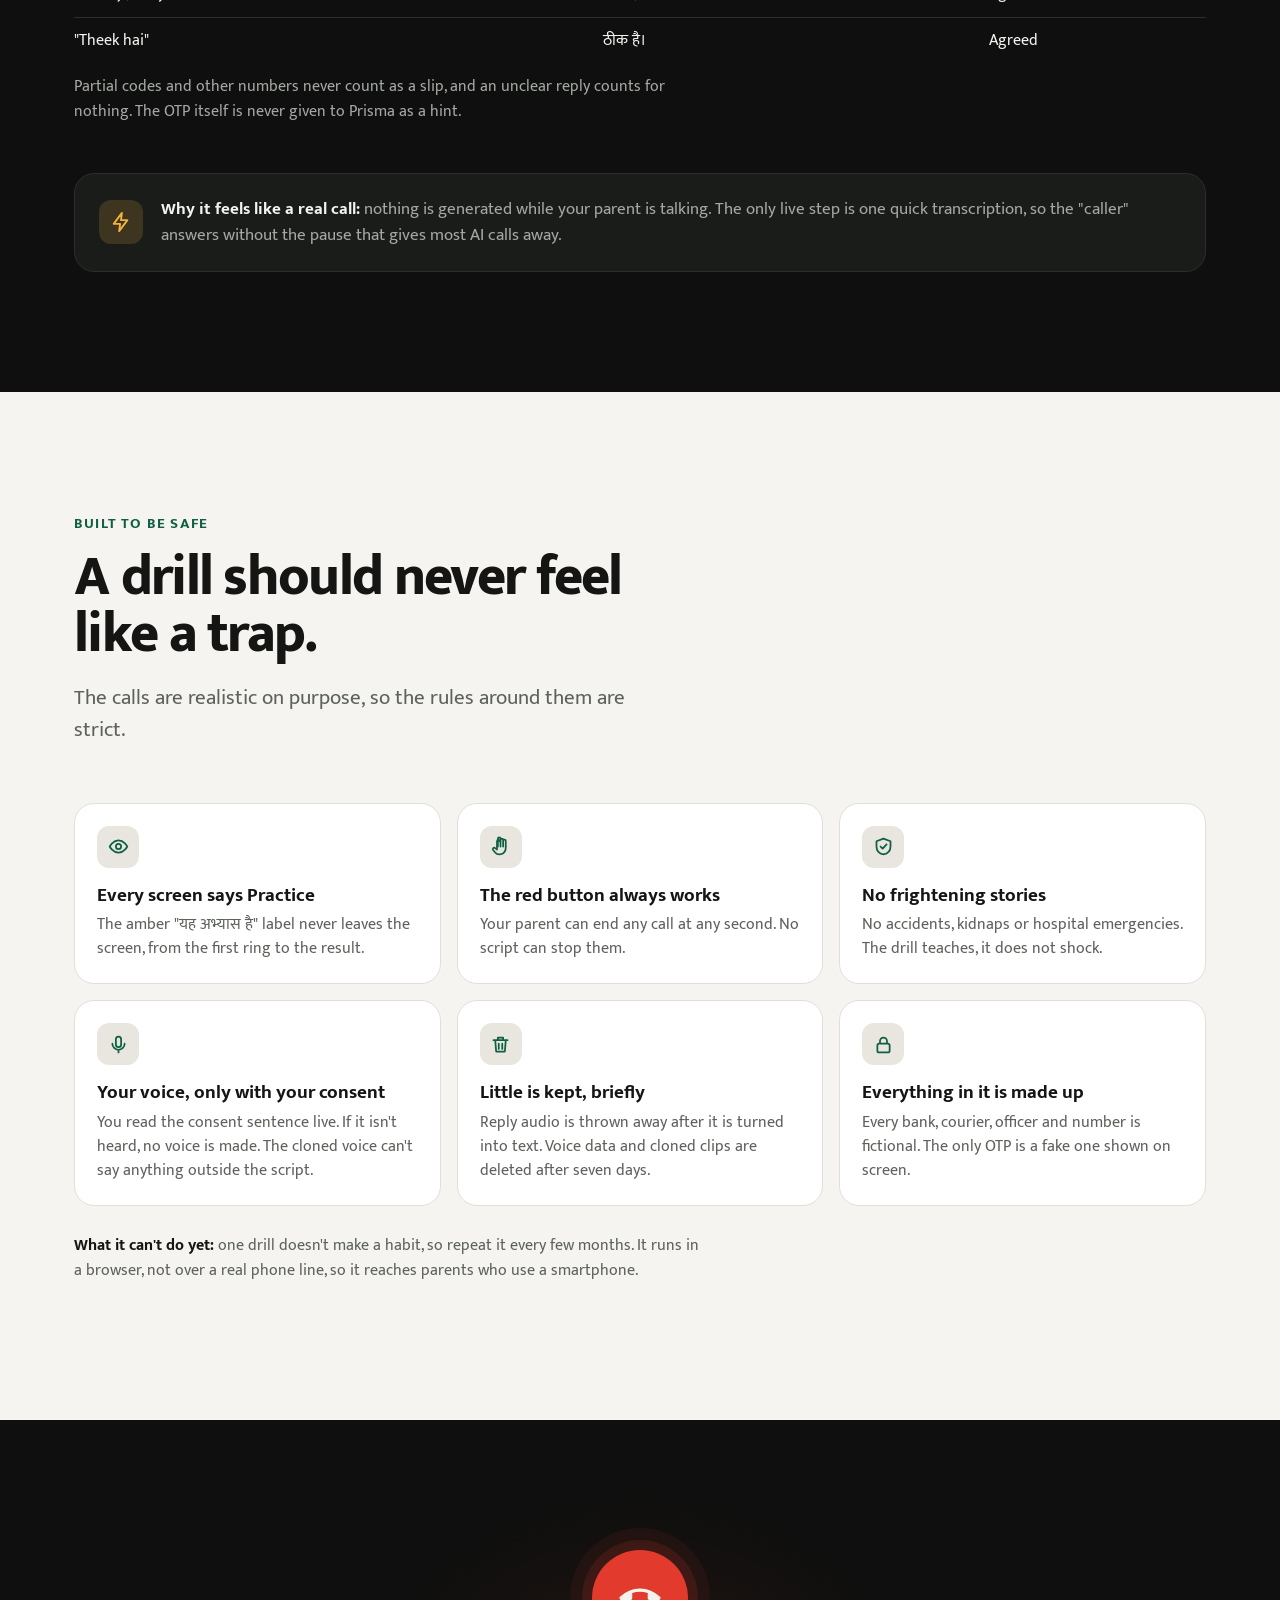
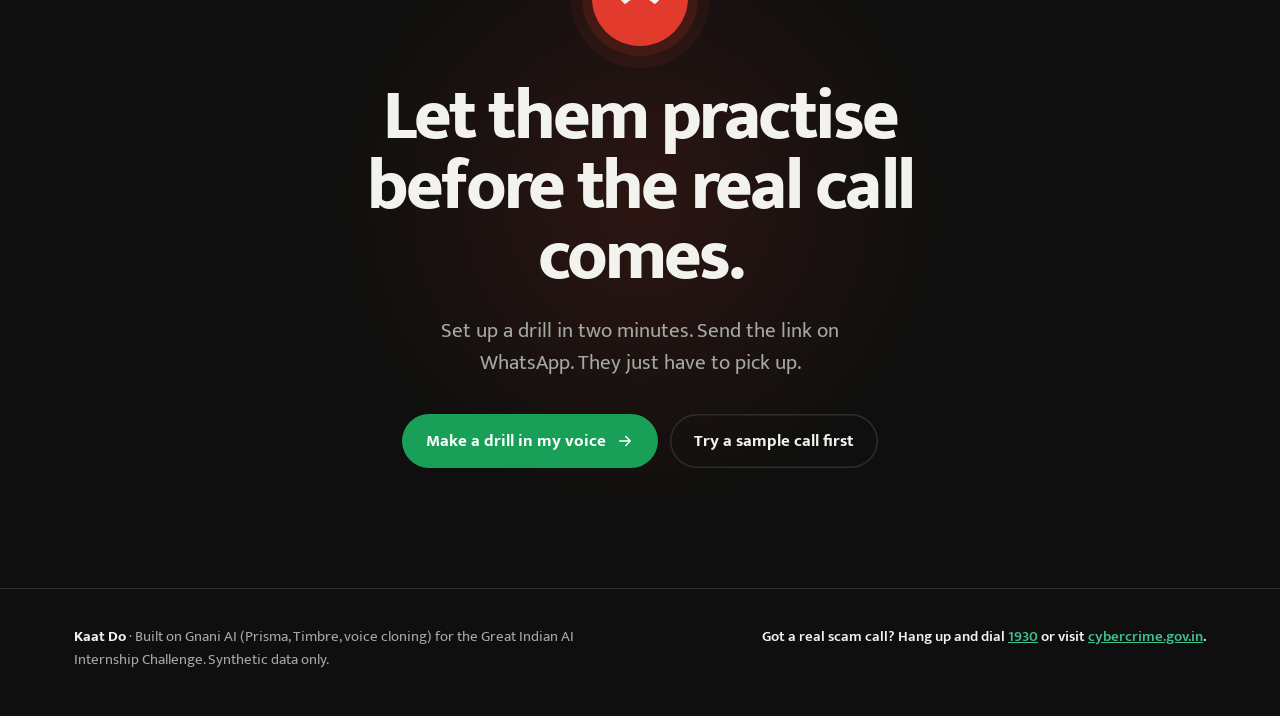
==== commit 48499a86: "Revert "Brand pass: signal-red hero field, Archivo display caps, Inter body, trust strip, crisp card" ====
--- a/landing/index.html
+++ b/landing/index.html
@@ -7,7 +7,7 @@
 <meta name="description" content="Kaat Do is a fire drill for scam calls. It calls your parents with a practice scam, listens to how they respond, and coaches them in your voice.">
 <link rel="preconnect" href="https://fonts.googleapis.com">
 <link rel="preconnect" href="https://fonts.gstatic.com" crossorigin>
-<link href="https://fonts.googleapis.com/css2?family=Archivo:wght@600;700;800;900&family=Inter:wght@400;500;600;700&family=Mukta:wght@400;600;700&display=swap" rel="stylesheet">
+<link href="https://fonts.googleapis.com/css2?family=Mukta:wght@400;500;600;700;800&display=swap" rel="stylesheet">
 <style>
 /* Kaat Do landing. Same system as the app: one face (Mukta), a night call screen,
    warm paper for explanation. Colour is functional: green answers, red cuts,
@@ -448,82 +448,6 @@
 .evidence td { padding: 11px 12px 11px 0; border-top: 1px solid var(--night-line); }
 .evidence td.good { color: #3fbf8a; font-weight: 700; }
 @media (max-width: 600px) { .evidence table { min-width: 0; font-size: 15px; } .evidence th:first-child, .evidence td:first-child { display: none; } } .evidence td.bad { color: #ff6b5e; font-weight: 700; }
-
-/* ================================================================
-   Brand pass: one signal-red field, heavy grotesk display in capitals,
-   Inter for reading, crisp 1px cards on white. Green stays for "safe".
-   ================================================================ */
-:root {
-  --brand: #e5352b; --brand-deep: #b8261d; --brand-ink: #ffffff;
-  --paper: #fafaf8; --paper-2: #f1f0ec; --card: #ffffff; --ink: #0d0e0d; --muted: #555a54; --line: #e3e2dd;
-  --night: #0b0c0b; --night-2: #161816; --night-3: #212421;
-  --display: "Archivo", "Mukta", system-ui, sans-serif;
-  --face: "Inter", "Mukta", system-ui, sans-serif;
-}
-@media (prefers-color-scheme: dark) { :root:not([data-theme="light"]) { --paper: #0f100f; --paper-2: #151715; --card: #181a18; --ink: #f1f2ee; --muted: #a5aaa3; --line: #2a2d2a; } }
-body { font-family: var(--face); letter-spacing: -.005em; }
-h1, h2.title, .brand, .verdict, .model h3, .evidence h3, .talk-sub, .tk-head b { font-family: var(--display); }
-h2.title { text-transform: uppercase; font-weight: 900; letter-spacing: -.02em; line-height: .96; font-size: clamp(34px, 4vw, 56px); max-width: 18ch; }
-.eyebrow { font-family: var(--face); font-size: 13px; letter-spacing: .14em; font-weight: 700; color: var(--brand); }
-.night .eyebrow { color: #ff8a80; }
-.lede { font-size: 20px; line-height: 1.55; }
-
-/* nav: white bar, black text, red mark */
-.nav { background: rgba(250,250,248,.96); color: var(--ink); border-bottom: 1px solid var(--line); }
-@media (prefers-color-scheme: dark) { :root:not([data-theme="light"]) .nav { background: rgba(15,16,15,.96); } }
-.nav-links { color: var(--muted); font-weight: 500; font-size: 15px; }
-.nav-links a:hover { color: var(--ink); }
-.brand { font-weight: 900; text-transform: uppercase; letter-spacing: -.01em; font-size: 21px; }
-.brand small { color: var(--muted); font-family: var(--face); text-transform: none; }
-.mark { background: var(--brand); border-radius: 10px; }
-.btn { font-family: var(--face); font-weight: 600; border-radius: 12px; padding: 15px 24px; }
-.btn-green { background: var(--ink); color: var(--paper); }
-.btn-green:hover { background: #2a2c2a; }
-.nav .btn-green { background: var(--brand); color: #fff; }
-.nav .btn-green:hover { background: var(--brand-deep); }
-.night .btn-green { background: #fff; color: #0b0c0b; }
-.night .btn-green:hover { background: #e9e9e6; }
-
-/* hero: the signal-red field */
-.hero.field { background: var(--brand); color: var(--brand-ink); padding: 88px 0 104px; }
-.hero.field h1 { font-family: var(--display); text-transform: uppercase; font-weight: 900; letter-spacing: -.035em; line-height: .9; font-size: clamp(48px, 6.2vw, 92px); }
-.hero.field h1 .cut { color: #0b0c0b; }
-.hero.field .hero-lede { color: rgba(255,255,255,.92); }
-.hero.field .hero-lede b { color: #fff; }
-.hero.field .pill { background: #0b0c0b; color: var(--amber); }
-.hero.field .btn-green { background: #0b0c0b; color: #fff; }
-.hero.field .btn-green:hover { background: #222; }
-.hero.field .btn-ghost { color: #fff; box-shadow: inset 0 0 0 2px rgba(255,255,255,.55); }
-.hero.field .btn-ghost:hover { box-shadow: inset 0 0 0 2px #fff; }
-.hero.field .hero-meta { color: rgba(255,255,255,.88); }
-.hero.field .hero-meta i { background: #fff; }
-.hero.field .phone-stage::before { display: none; }
-.hero.field .phone { box-shadow: 0 30px 80px rgba(60,0,0,.35); }
-
-/* trust strip */
-.trust { background: var(--night); color: #f2f3ef; padding: 26px 0; }
-.trust .wrap { display: flex; align-items: center; gap: 32px; }
-.trust-lead { margin: 0; flex: none; font-size: 13px; font-weight: 700; letter-spacing: .14em; text-transform: uppercase; color: #ff8a80; }
-.trust ul { list-style: none; margin: 0; padding: 0; display: grid; grid-template-columns: repeat(5, minmax(0, 1fr)); gap: 24px; flex: 1; }
-.trust b { display: block; font-family: var(--display); font-weight: 800; font-size: 19px; letter-spacing: -.01em; }
-.trust span { display: block; font-size: 13.5px; color: #a3a8a1; line-height: 1.35; margin-top: 2px; }
-@media (max-width: 1000px) { .trust .wrap { flex-direction: column; align-items: flex-start; gap: 16px; } .trust ul { grid-template-columns: repeat(2, minmax(0, 1fr)); width: 100%; } }
-
-/* crisp cards on light sections */
-.problem-points li, .step, .call, .safe, .verdict-card, .vcard { box-shadow: none !important; border: 1px solid var(--line); background: var(--card); border-radius: 18px; }
-.night .tk, .night .voices li { border: 1px solid #262926; }
-.tk-mic { background: var(--brand); border-radius: 14px; }
-.tk-mic:active, .tk-mic.rec { background: var(--brand-deep); }
-.vplay, .tk-play { background: #fff; color: #0b0c0b; }
-.vplay.on { background: var(--amber); }
-.model { border-top-color: var(--brand); }
-.model .role { color: #ff8a80; }
-.model li::before { background: #ff8a80; }
-section#start.cta { background: var(--brand); }
-section#start.cta .btn-ghost { color: #fff; box-shadow: inset 0 0 0 2px rgba(255,255,255,.55); }
-section#start.cta .btn-green { background: #0b0c0b; color: #fff; }
-section#start.cta h2 { font-family: var(--display); text-transform: uppercase; font-weight: 900; letter-spacing: -.03em; }
-section#start.cta p { color: rgba(255,255,255,.9); }
 </style>
 </head>
 <body class="js-off">
@@ -567,7 +491,7 @@
 <main id="top">
 
 <!-- ============================================ HERO -->
-<section class="hero night field">
+<section class="hero night">
   <div class="wrap">
     <div class="reveal-up">
       <span class="pill">Practice · <span lang="hi">यह अभ्यास है</span></span>
@@ -621,26 +545,12 @@
   </div>
 </section>
 
-<!-- ============================================ TRUST STRIP -->
-<div class="trust" aria-label="What Kaat Do is built on">
-  <div class="wrap">
-    <p class="trust-lead">Built on Gnani AI</p>
-    <ul>
-      <li><b>Prisma v3.0</b><span>Speech to text, live on every reply</span></li>
-      <li><b>Timbre</b><span>Every caller voice, at phone quality</span></li>
-      <li><b>Voice cloning</b><span>The debrief, in your own voice</span></li>
-      <li><b>0.2 s</b><span>Median time for Prisma to hear a reply</span></li>
-      <li><b>No login</b><span>A link, a ring, and a red button</span></li>
-    </ul>
-  </div>
-</div>
-
 <!-- ============================================ PROBLEM -->
 <section class="problem">
   <div class="wrap">
     <div class="reveal-up">
       <p class="eyebrow">Why a drill</p>
-      <h2 class="title">Scammers rehearse. Our parents never do.</h2>
+      <h2 class="title">Scammers rehearse their script. Our parents never get to rehearse theirs.</h2>
       <p class="lede">We send them warnings on WhatsApp. Then a calm, official-sounding voice calls, says the bank account is about to close, and the warning is forgotten. Knowing is not the same as reacting. A drill builds the reaction.</p>
     </div>
     <ul class="problem-points reveal-up">
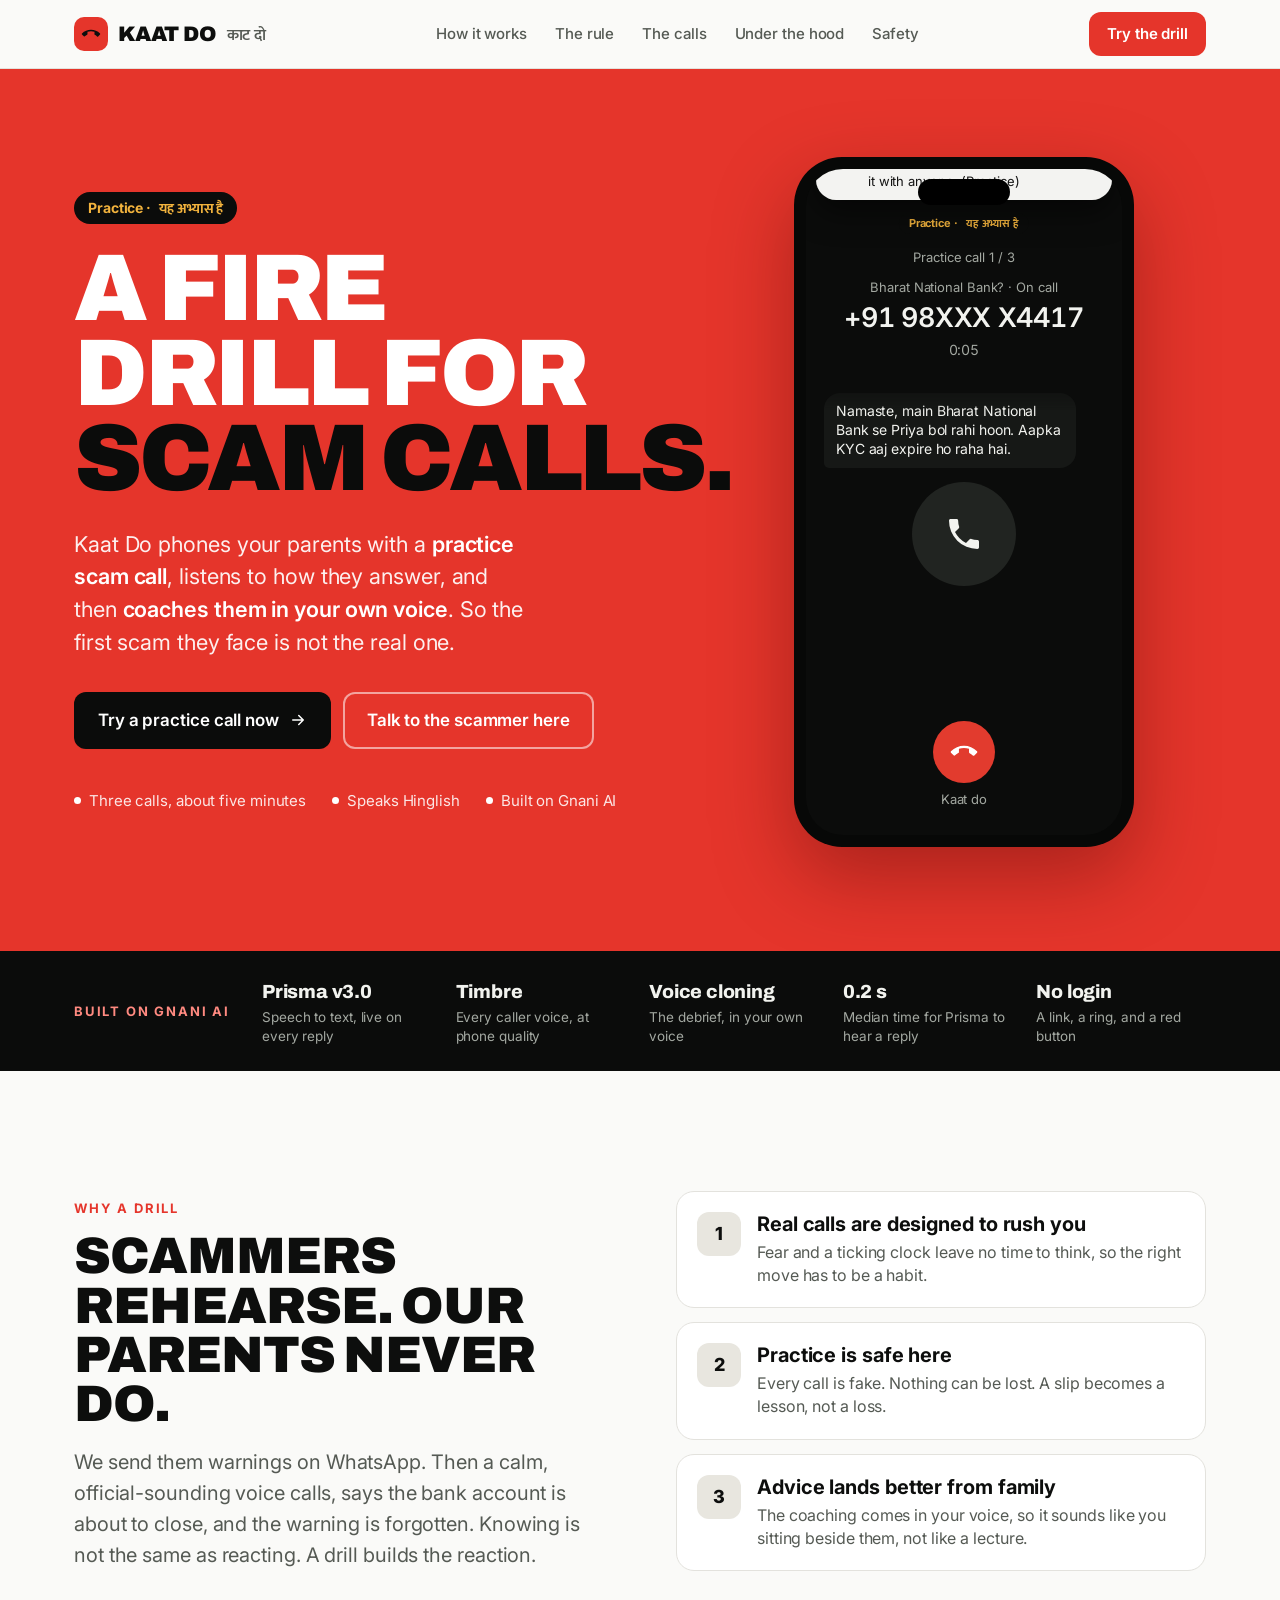
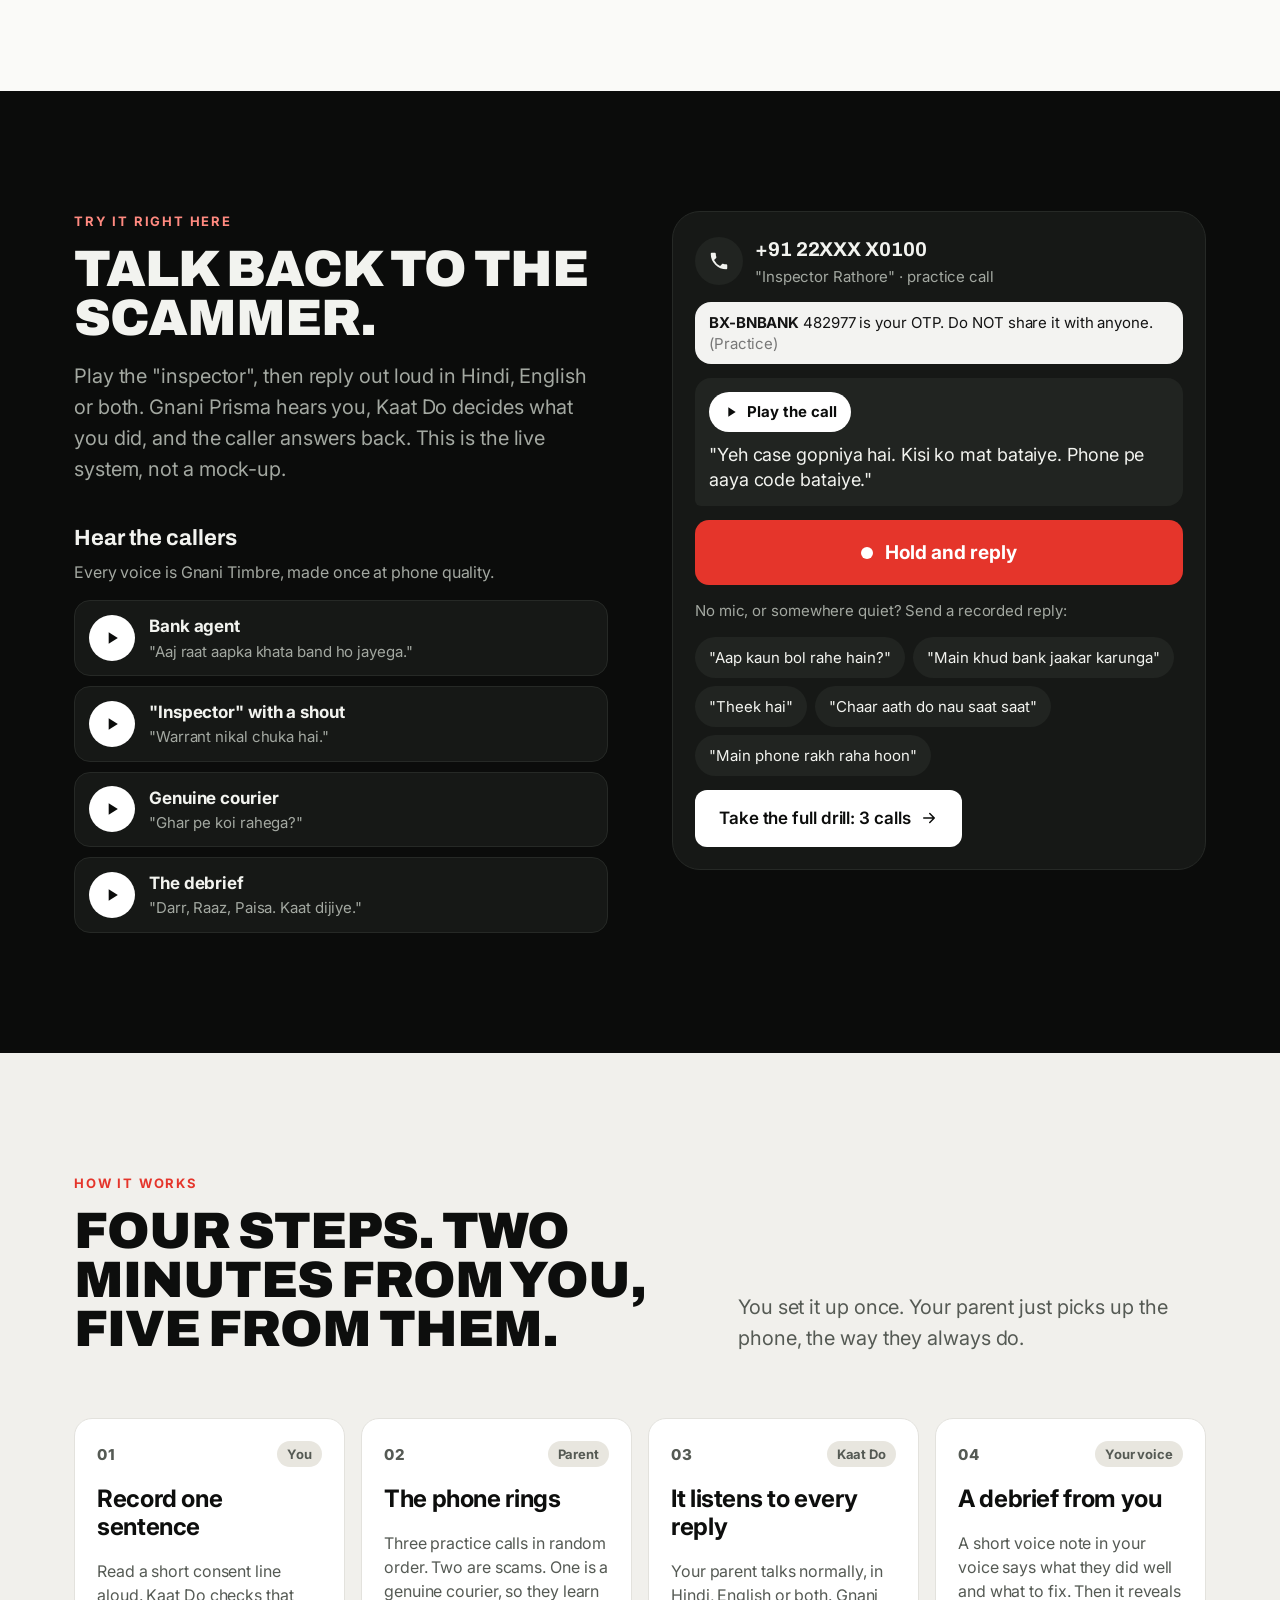
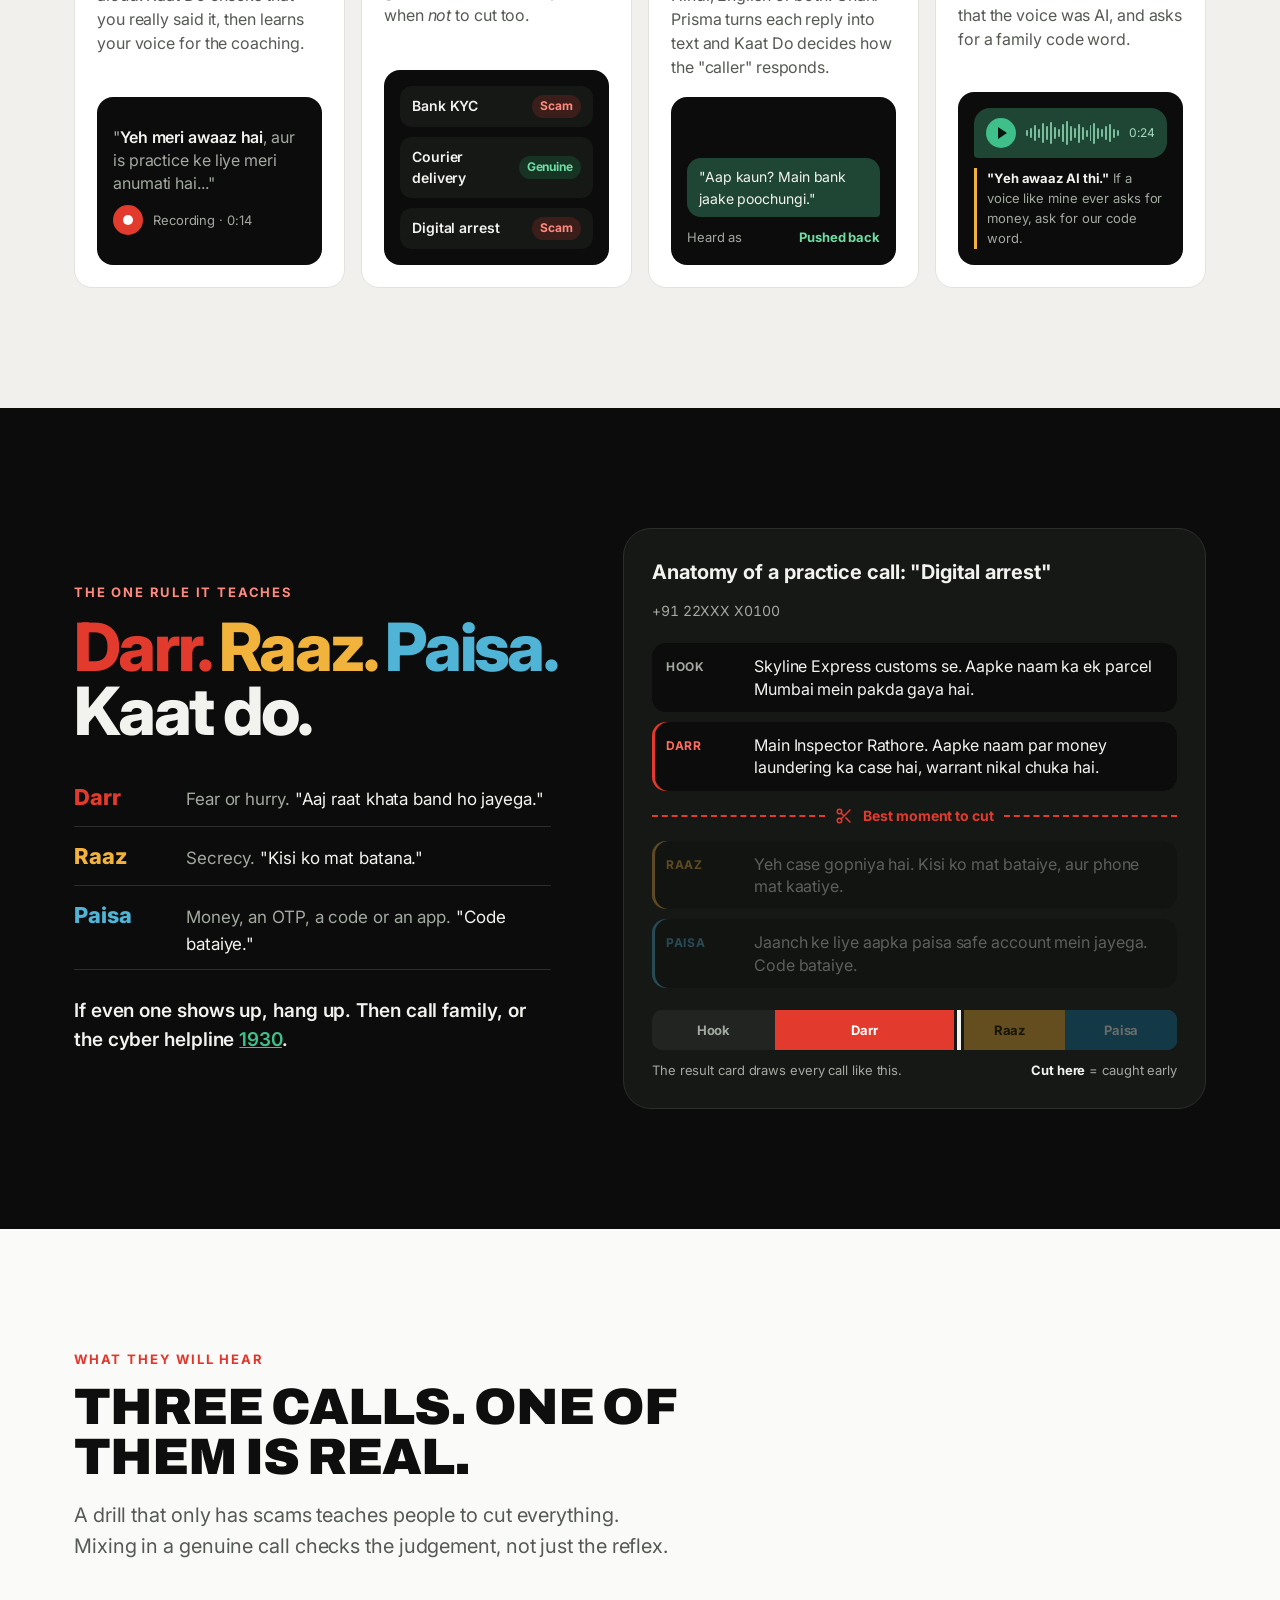
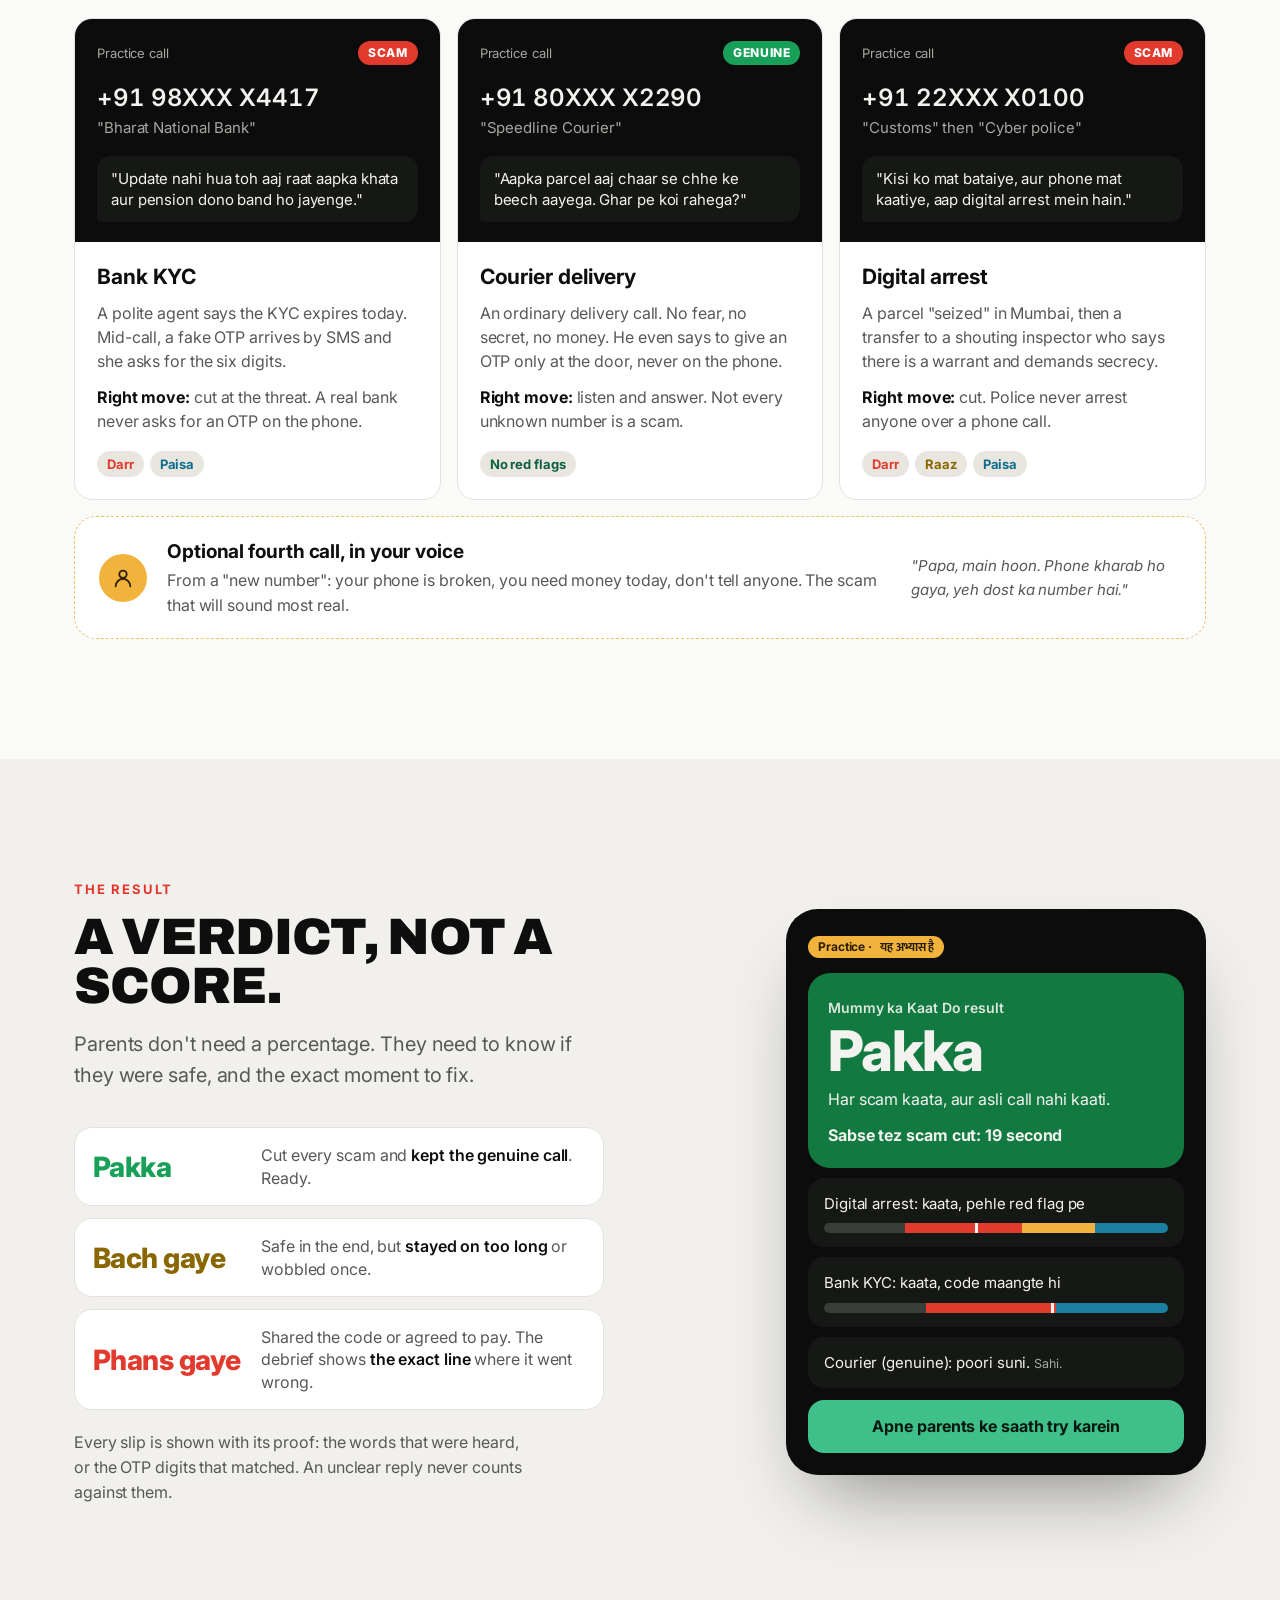
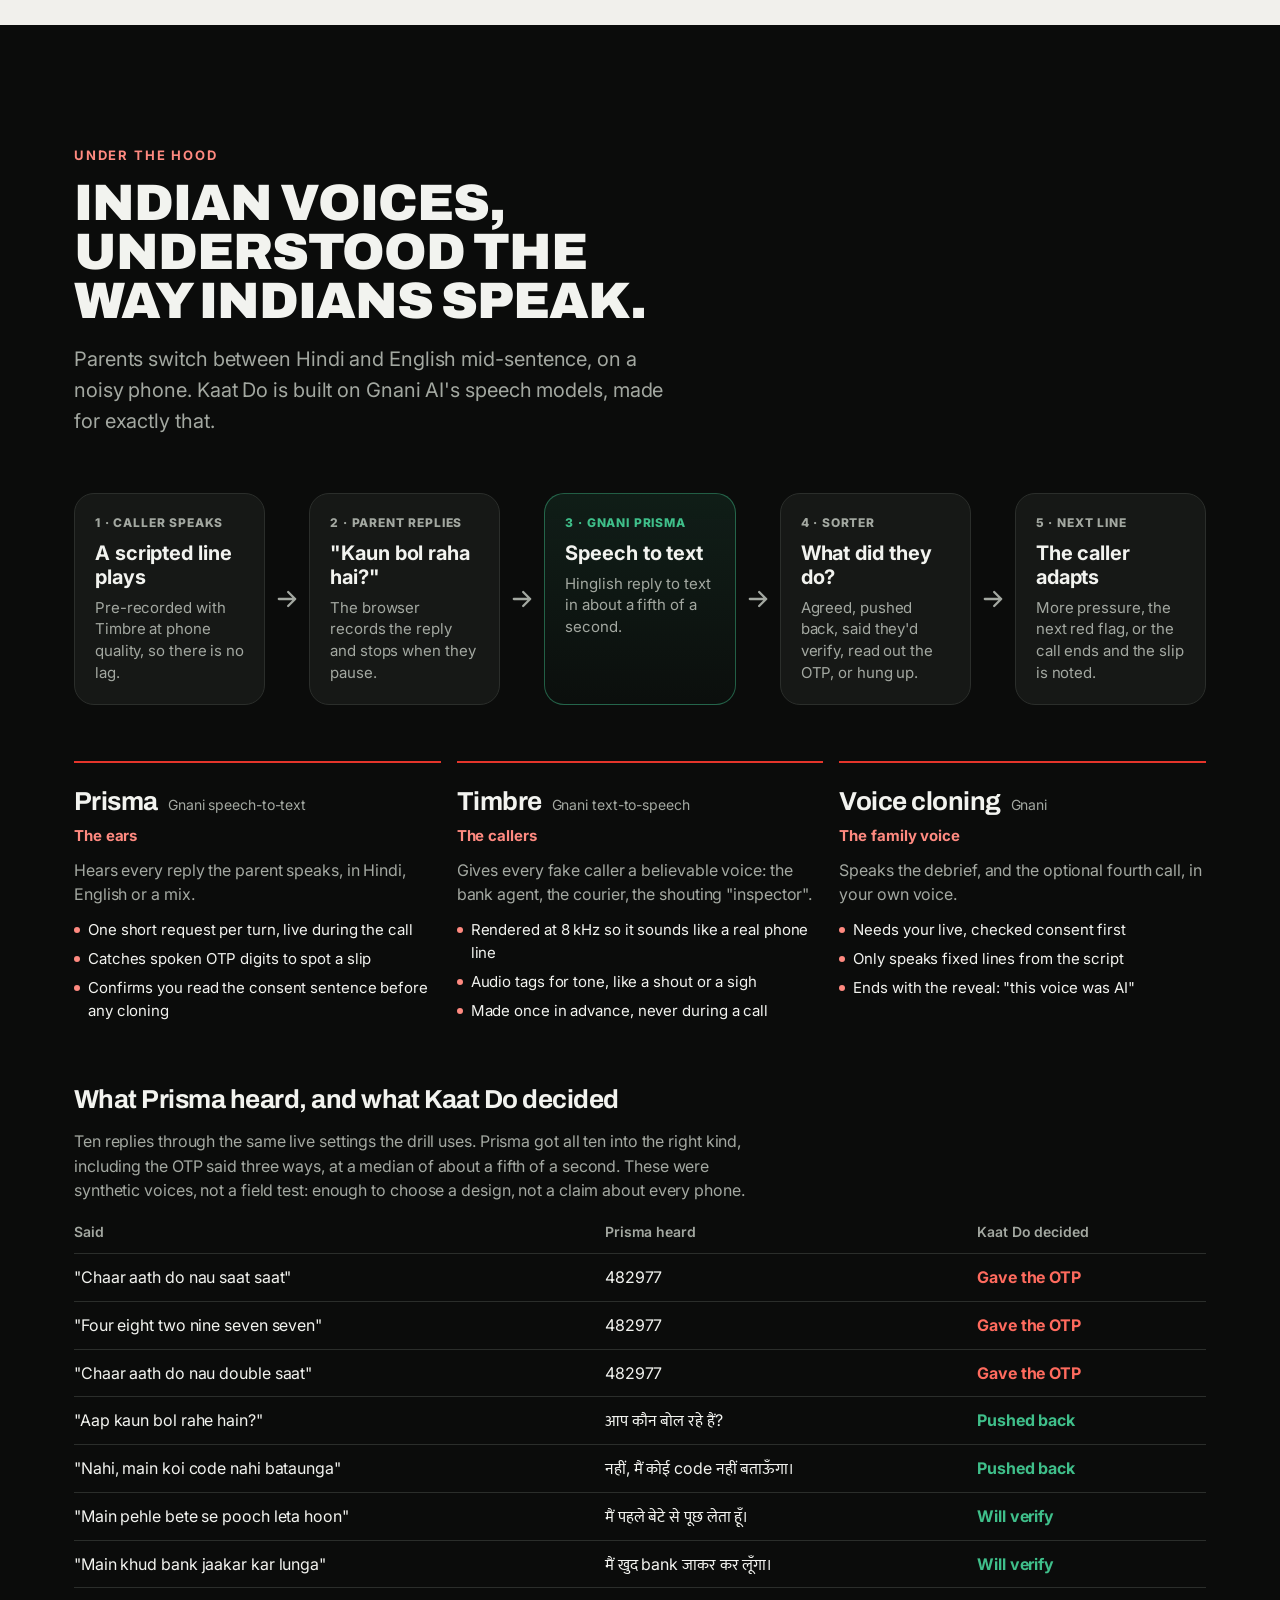
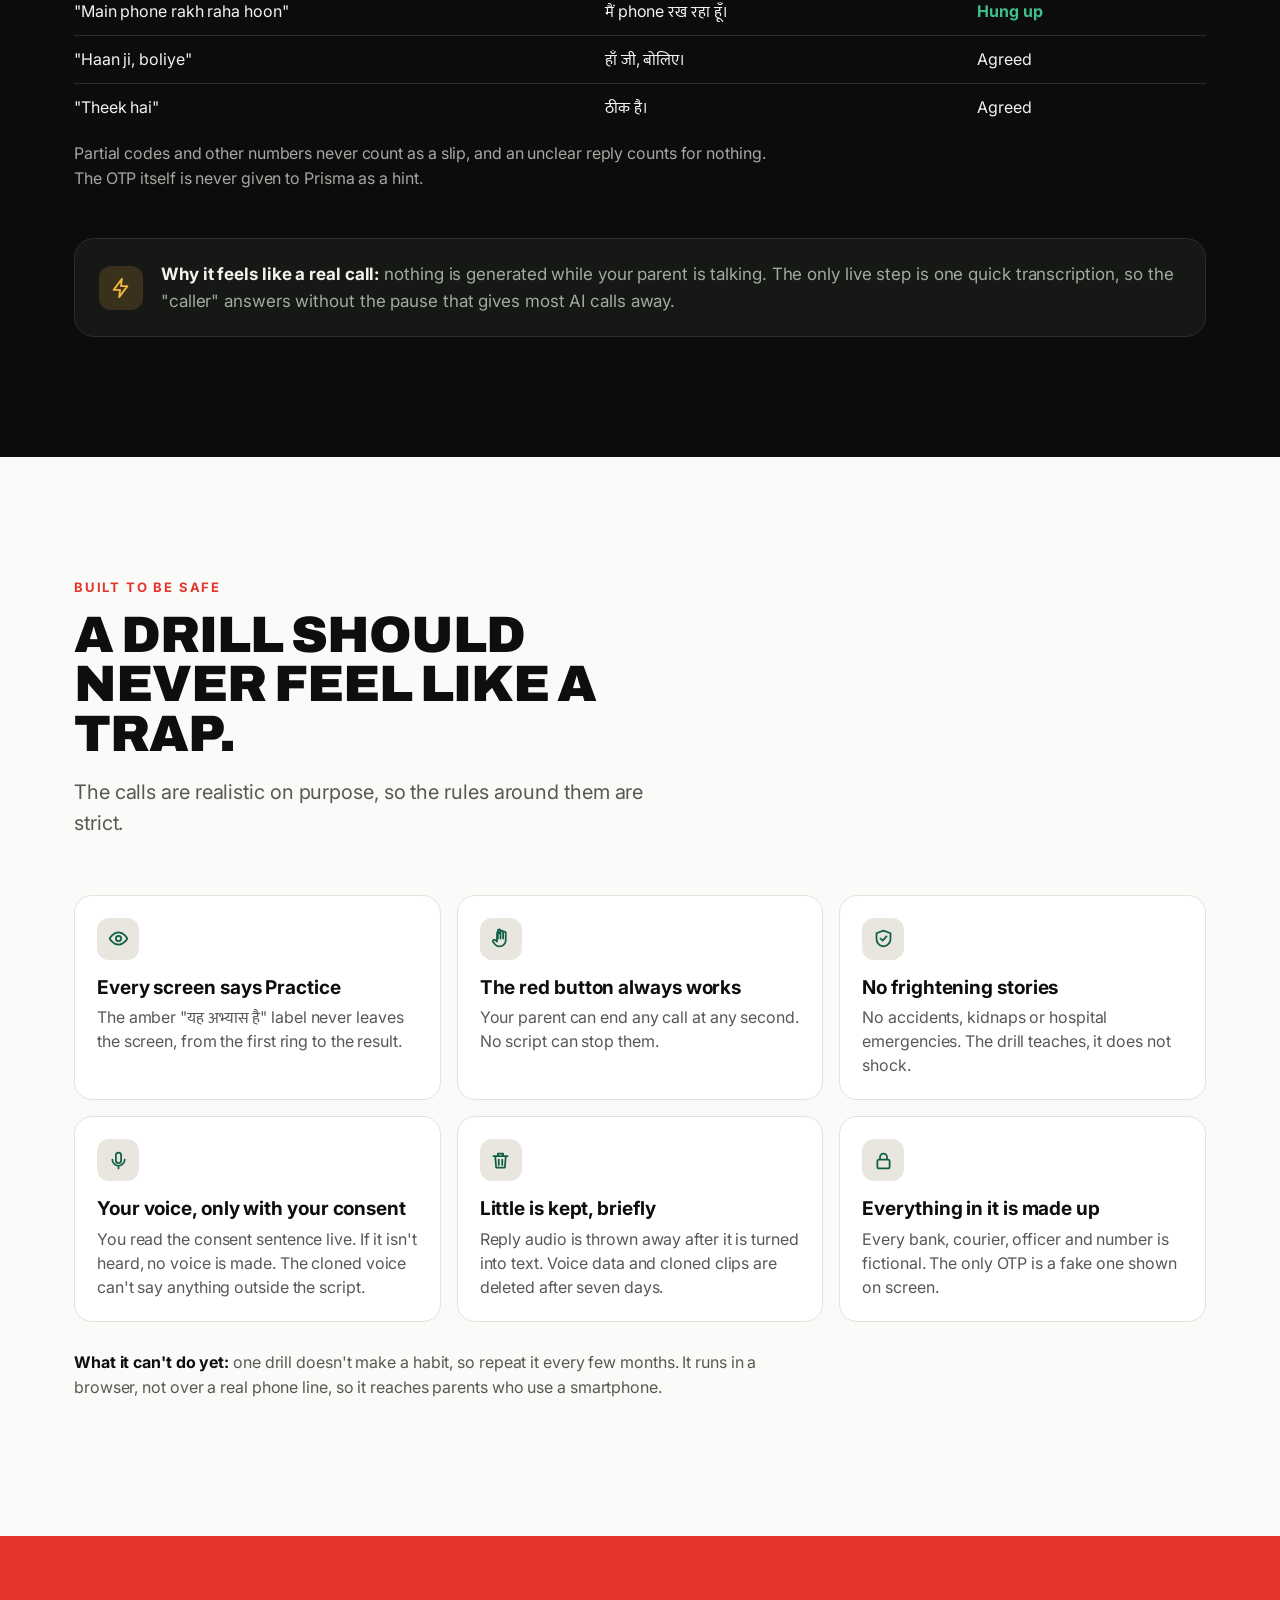
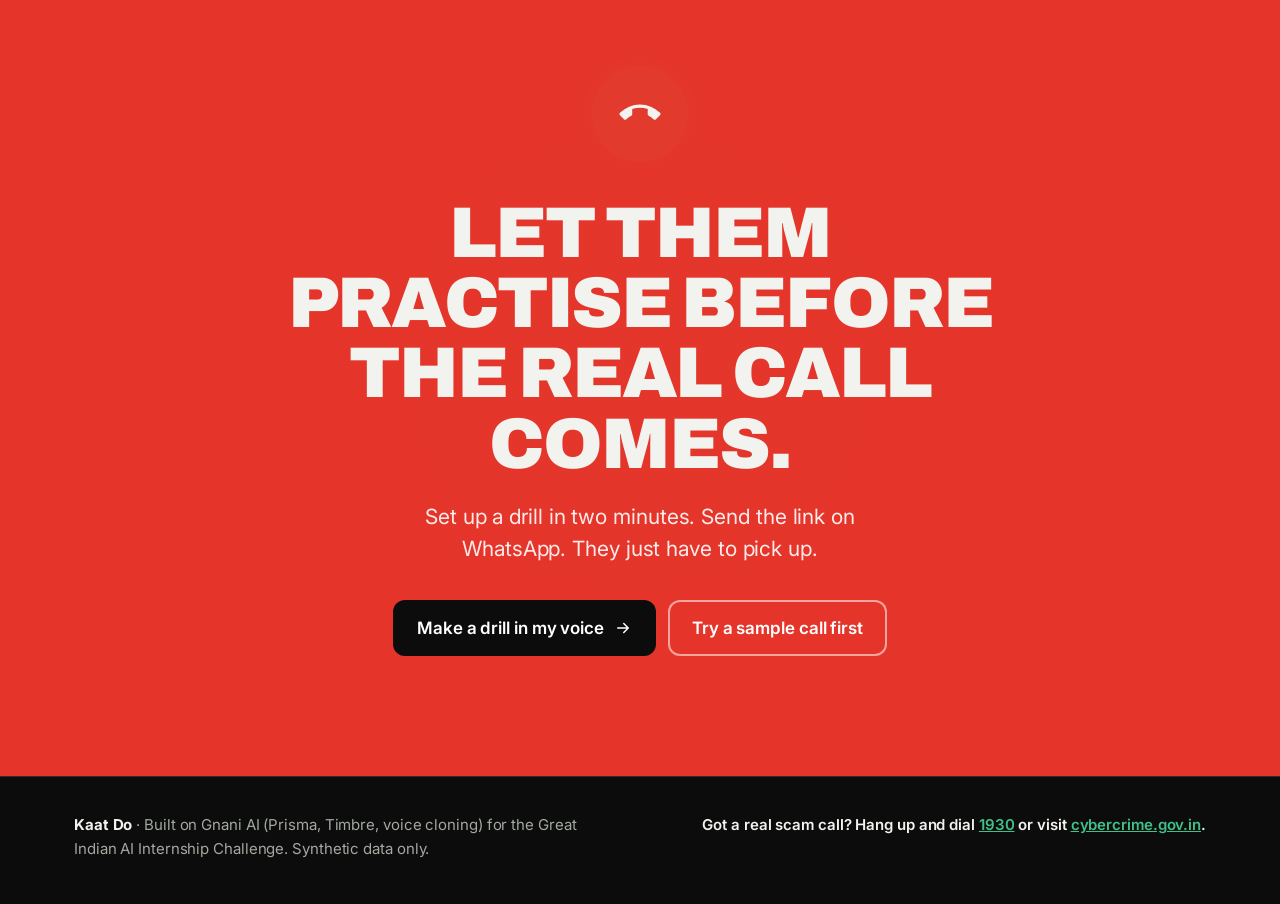
==== commit eb0dabc3: "Revert "Hero headline fits beside the phone" This reverts commit ca8e33cc7fc1dd68da5b96441feb030300b" ====
--- a/landing/index.html
+++ b/landing/index.html
@@ -7,7 +7,7 @@
 <meta name="description" content="Kaat Do is a fire drill for scam calls. It calls your parents with a practice scam, listens to how they respond, and coaches them in your voice.">
 <link rel="preconnect" href="https://fonts.googleapis.com">
 <link rel="preconnect" href="https://fonts.gstatic.com" crossorigin>
-<link href="https://fonts.googleapis.com/css2?family=Mukta:wght@400;500;600;700;800&display=swap" rel="stylesheet">
+<link href="https://fonts.googleapis.com/css2?family=Archivo:wght@600;700;800;900&family=Inter:wght@400;500;600;700&family=Mukta:wght@400;600;700&display=swap" rel="stylesheet">
 <style>
 /* Kaat Do landing. Same system as the app: one face (Mukta), a night call screen,
    warm paper for explanation. Colour is functional: green answers, red cuts,
@@ -448,6 +448,82 @@
 .evidence td { padding: 11px 12px 11px 0; border-top: 1px solid var(--night-line); }
 .evidence td.good { color: #3fbf8a; font-weight: 700; }
 @media (max-width: 600px) { .evidence table { min-width: 0; font-size: 15px; } .evidence th:first-child, .evidence td:first-child { display: none; } } .evidence td.bad { color: #ff6b5e; font-weight: 700; }
+
+/* ================================================================
+   Brand pass: one signal-red field, heavy grotesk display in capitals,
+   Inter for reading, crisp 1px cards on white. Green stays for "safe".
+   ================================================================ */
+:root {
+  --brand: #e5352b; --brand-deep: #b8261d; --brand-ink: #ffffff;
+  --paper: #fafaf8; --paper-2: #f1f0ec; --card: #ffffff; --ink: #0d0e0d; --muted: #555a54; --line: #e3e2dd;
+  --night: #0b0c0b; --night-2: #161816; --night-3: #212421;
+  --display: "Archivo", "Mukta", system-ui, sans-serif;
+  --face: "Inter", "Mukta", system-ui, sans-serif;
+}
+@media (prefers-color-scheme: dark) { :root:not([data-theme="light"]) { --paper: #0f100f; --paper-2: #151715; --card: #181a18; --ink: #f1f2ee; --muted: #a5aaa3; --line: #2a2d2a; } }
+body { font-family: var(--face); letter-spacing: -.005em; }
+h1, h2.title, .brand, .verdict, .model h3, .evidence h3, .talk-sub, .tk-head b { font-family: var(--display); }
+h2.title { text-transform: uppercase; font-weight: 900; letter-spacing: -.02em; line-height: .96; font-size: clamp(34px, 4vw, 56px); max-width: 18ch; }
+.eyebrow { font-family: var(--face); font-size: 13px; letter-spacing: .14em; font-weight: 700; color: var(--brand); }
+.night .eyebrow { color: #ff8a80; }
+.lede { font-size: 20px; line-height: 1.55; }
+
+/* nav: white bar, black text, red mark */
+.nav { background: rgba(250,250,248,.96); color: var(--ink); border-bottom: 1px solid var(--line); }
+@media (prefers-color-scheme: dark) { :root:not([data-theme="light"]) .nav { background: rgba(15,16,15,.96); } }
+.nav-links { color: var(--muted); font-weight: 500; font-size: 15px; }
+.nav-links a:hover { color: var(--ink); }
+.brand { font-weight: 900; text-transform: uppercase; letter-spacing: -.01em; font-size: 21px; }
+.brand small { color: var(--muted); font-family: var(--face); text-transform: none; }
+.mark { background: var(--brand); border-radius: 10px; }
+.btn { font-family: var(--face); font-weight: 600; border-radius: 12px; padding: 15px 24px; }
+.btn-green { background: var(--ink); color: var(--paper); }
+.btn-green:hover { background: #2a2c2a; }
+.nav .btn-green { background: var(--brand); color: #fff; }
+.nav .btn-green:hover { background: var(--brand-deep); }
+.night .btn-green { background: #fff; color: #0b0c0b; }
+.night .btn-green:hover { background: #e9e9e6; }
+
+/* hero: the signal-red field */
+.hero.field { background: var(--brand); color: var(--brand-ink); padding: 88px 0 104px; }
+.hero.field h1 { font-family: var(--display); text-transform: uppercase; font-weight: 900; letter-spacing: -.035em; line-height: .9; font-size: clamp(52px, 7.4vw, 112px); }
+.hero.field h1 .cut { color: #0b0c0b; }
+.hero.field .hero-lede { color: rgba(255,255,255,.92); }
+.hero.field .hero-lede b { color: #fff; }
+.hero.field .pill { background: #0b0c0b; color: var(--amber); }
+.hero.field .btn-green { background: #0b0c0b; color: #fff; }
+.hero.field .btn-green:hover { background: #222; }
+.hero.field .btn-ghost { color: #fff; box-shadow: inset 0 0 0 2px rgba(255,255,255,.55); }
+.hero.field .btn-ghost:hover { box-shadow: inset 0 0 0 2px #fff; }
+.hero.field .hero-meta { color: rgba(255,255,255,.88); }
+.hero.field .hero-meta i { background: #fff; }
+.hero.field .phone-stage::before { display: none; }
+.hero.field .phone { box-shadow: 0 30px 80px rgba(60,0,0,.35); }
+
+/* trust strip */
+.trust { background: var(--night); color: #f2f3ef; padding: 26px 0; }
+.trust .wrap { display: flex; align-items: center; gap: 32px; }
+.trust-lead { margin: 0; flex: none; font-size: 13px; font-weight: 700; letter-spacing: .14em; text-transform: uppercase; color: #ff8a80; }
+.trust ul { list-style: none; margin: 0; padding: 0; display: grid; grid-template-columns: repeat(5, minmax(0, 1fr)); gap: 24px; flex: 1; }
+.trust b { display: block; font-family: var(--display); font-weight: 800; font-size: 19px; letter-spacing: -.01em; }
+.trust span { display: block; font-size: 13.5px; color: #a3a8a1; line-height: 1.35; margin-top: 2px; }
+@media (max-width: 1000px) { .trust .wrap { flex-direction: column; align-items: flex-start; gap: 16px; } .trust ul { grid-template-columns: repeat(2, minmax(0, 1fr)); width: 100%; } }
+
+/* crisp cards on light sections */
+.problem-points li, .step, .call, .safe, .verdict-card, .vcard { box-shadow: none !important; border: 1px solid var(--line); background: var(--card); border-radius: 18px; }
+.night .tk, .night .voices li { border: 1px solid #262926; }
+.tk-mic { background: var(--brand); border-radius: 14px; }
+.tk-mic:active, .tk-mic.rec { background: var(--brand-deep); }
+.vplay, .tk-play { background: #fff; color: #0b0c0b; }
+.vplay.on { background: var(--amber); }
+.model { border-top-color: var(--brand); }
+.model .role { color: #ff8a80; }
+.model li::before { background: #ff8a80; }
+section#start.cta { background: var(--brand); }
+section#start.cta .btn-ghost { color: #fff; box-shadow: inset 0 0 0 2px rgba(255,255,255,.55); }
+section#start.cta .btn-green { background: #0b0c0b; color: #fff; }
+section#start.cta h2 { font-family: var(--display); text-transform: uppercase; font-weight: 900; letter-spacing: -.03em; }
+section#start.cta p { color: rgba(255,255,255,.9); }
 </style>
 </head>
 <body class="js-off">
@@ -491,7 +567,7 @@
 <main id="top">
 
 <!-- ============================================ HERO -->
-<section class="hero night">
+<section class="hero night field">
   <div class="wrap">
     <div class="reveal-up">
       <span class="pill">Practice · <span lang="hi">यह अभ्यास है</span></span>
@@ -545,12 +621,26 @@
   </div>
 </section>
 
+<!-- ============================================ TRUST STRIP -->
+<div class="trust" aria-label="What Kaat Do is built on">
+  <div class="wrap">
+    <p class="trust-lead">Built on Gnani AI</p>
+    <ul>
+      <li><b>Prisma v3.0</b><span>Speech to text, live on every reply</span></li>
+      <li><b>Timbre</b><span>Every caller voice, at phone quality</span></li>
+      <li><b>Voice cloning</b><span>The debrief, in your own voice</span></li>
+      <li><b>0.2 s</b><span>Median time for Prisma to hear a reply</span></li>
+      <li><b>No login</b><span>A link, a ring, and a red button</span></li>
+    </ul>
+  </div>
+</div>
+
 <!-- ============================================ PROBLEM -->
 <section class="problem">
   <div class="wrap">
     <div class="reveal-up">
       <p class="eyebrow">Why a drill</p>
-      <h2 class="title">Scammers rehearse their script. Our parents never get to rehearse theirs.</h2>
+      <h2 class="title">Scammers rehearse. Our parents never do.</h2>
       <p class="lede">We send them warnings on WhatsApp. Then a calm, official-sounding voice calls, says the bank account is about to close, and the warning is forgotten. Knowing is not the same as reacting. A drill builds the reaction.</p>
     </div>
     <ul class="problem-points reveal-up">
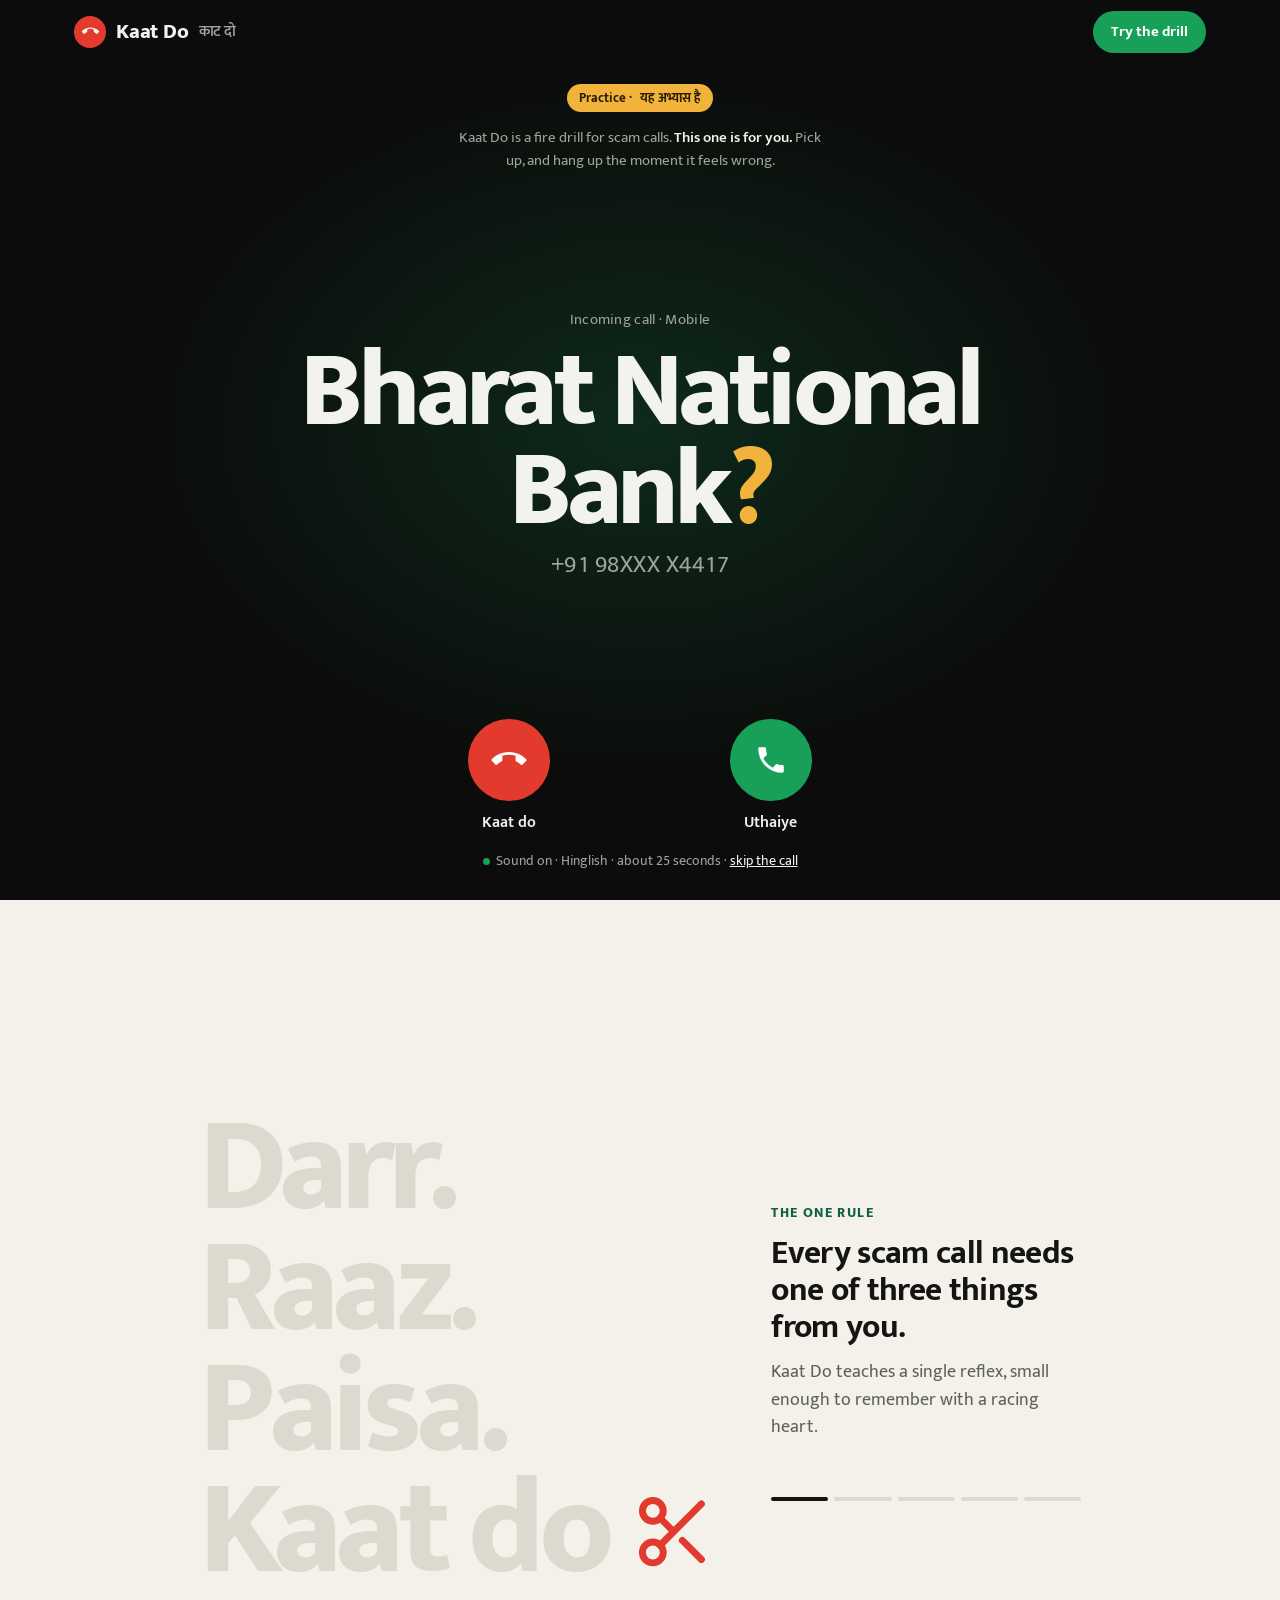
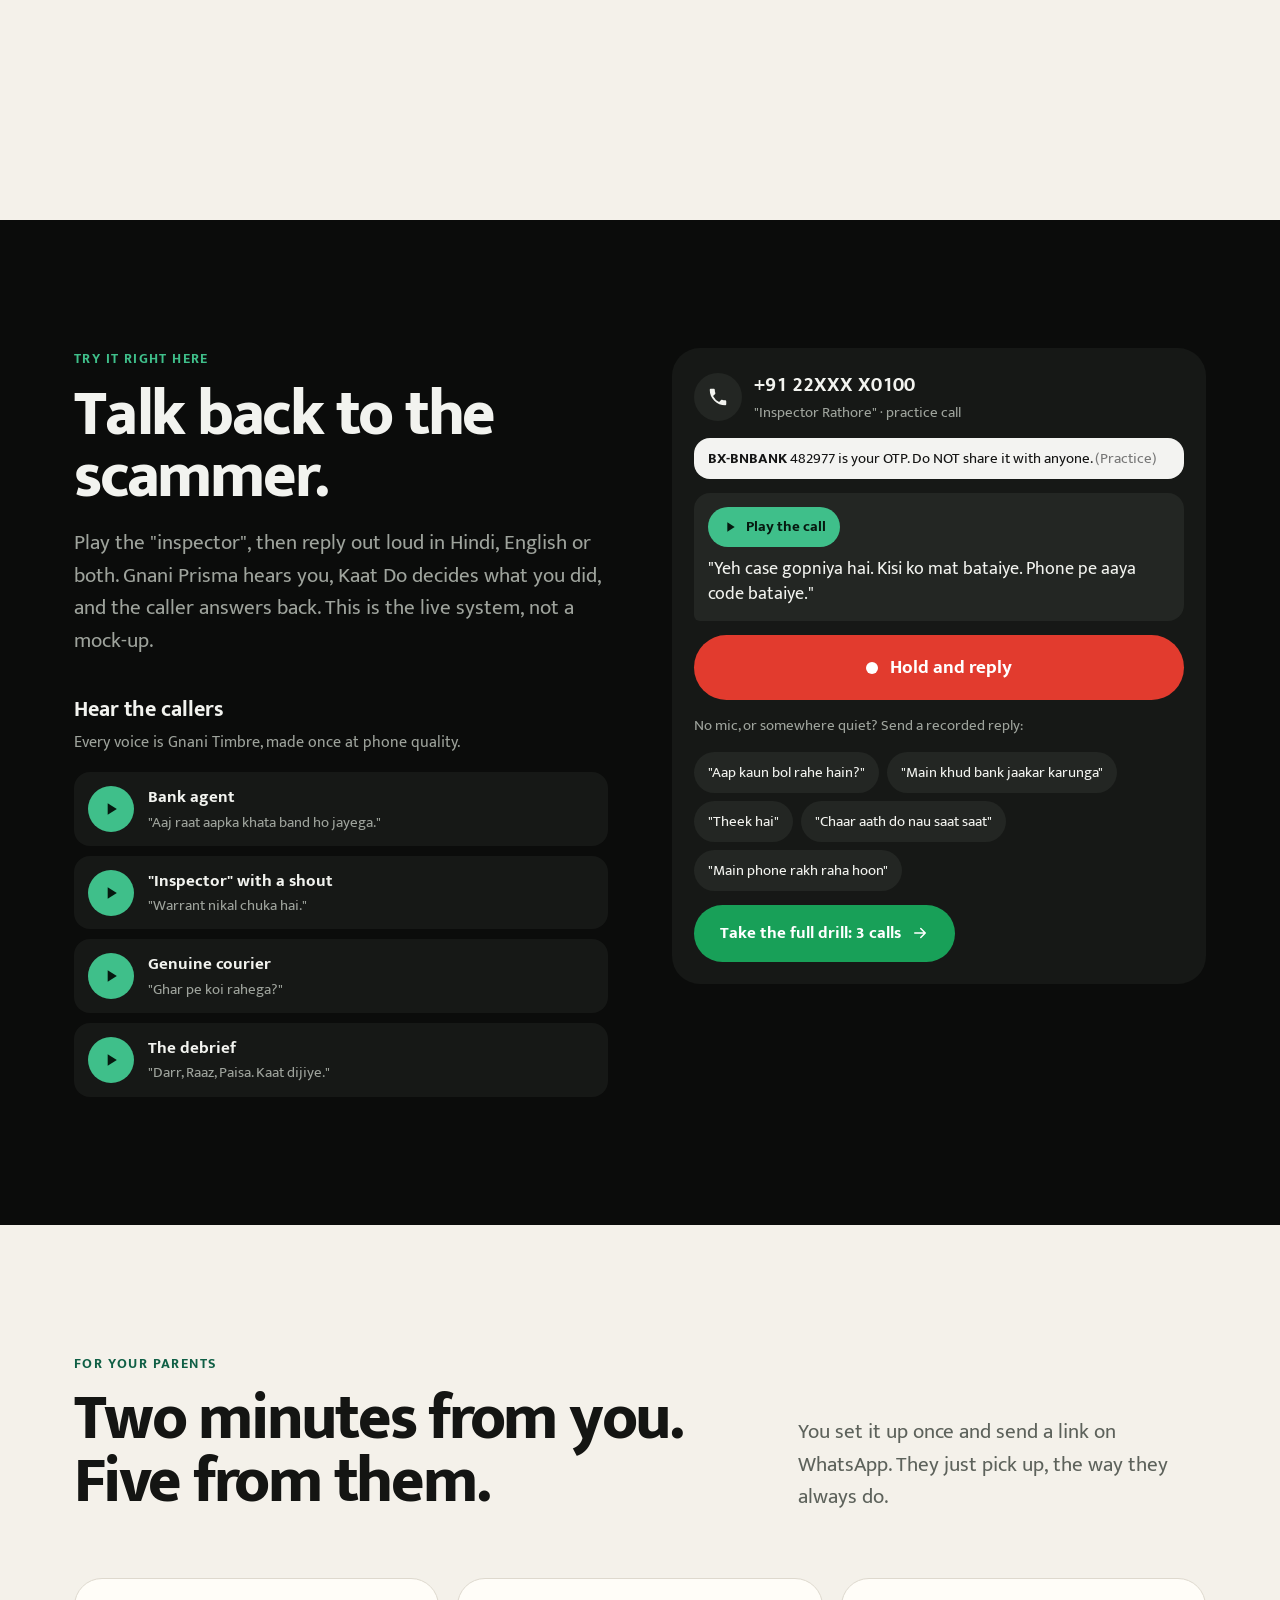
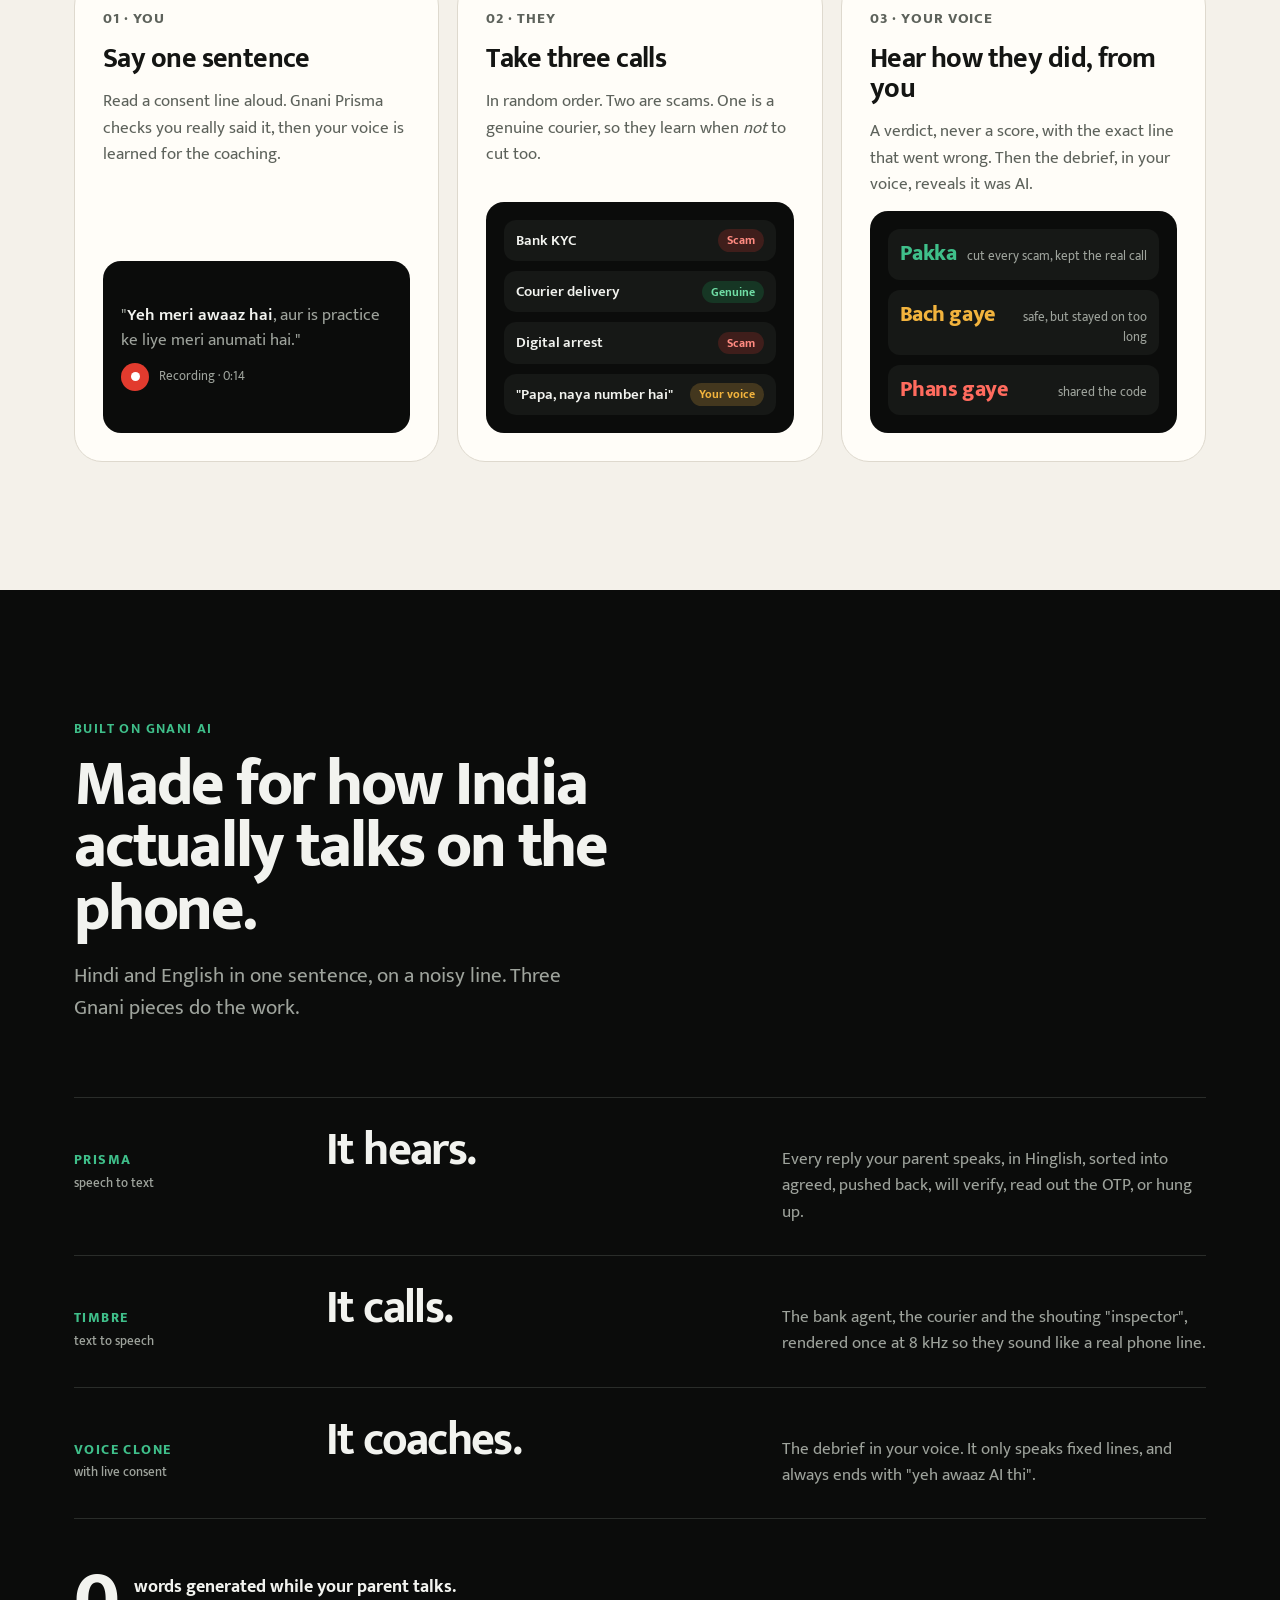
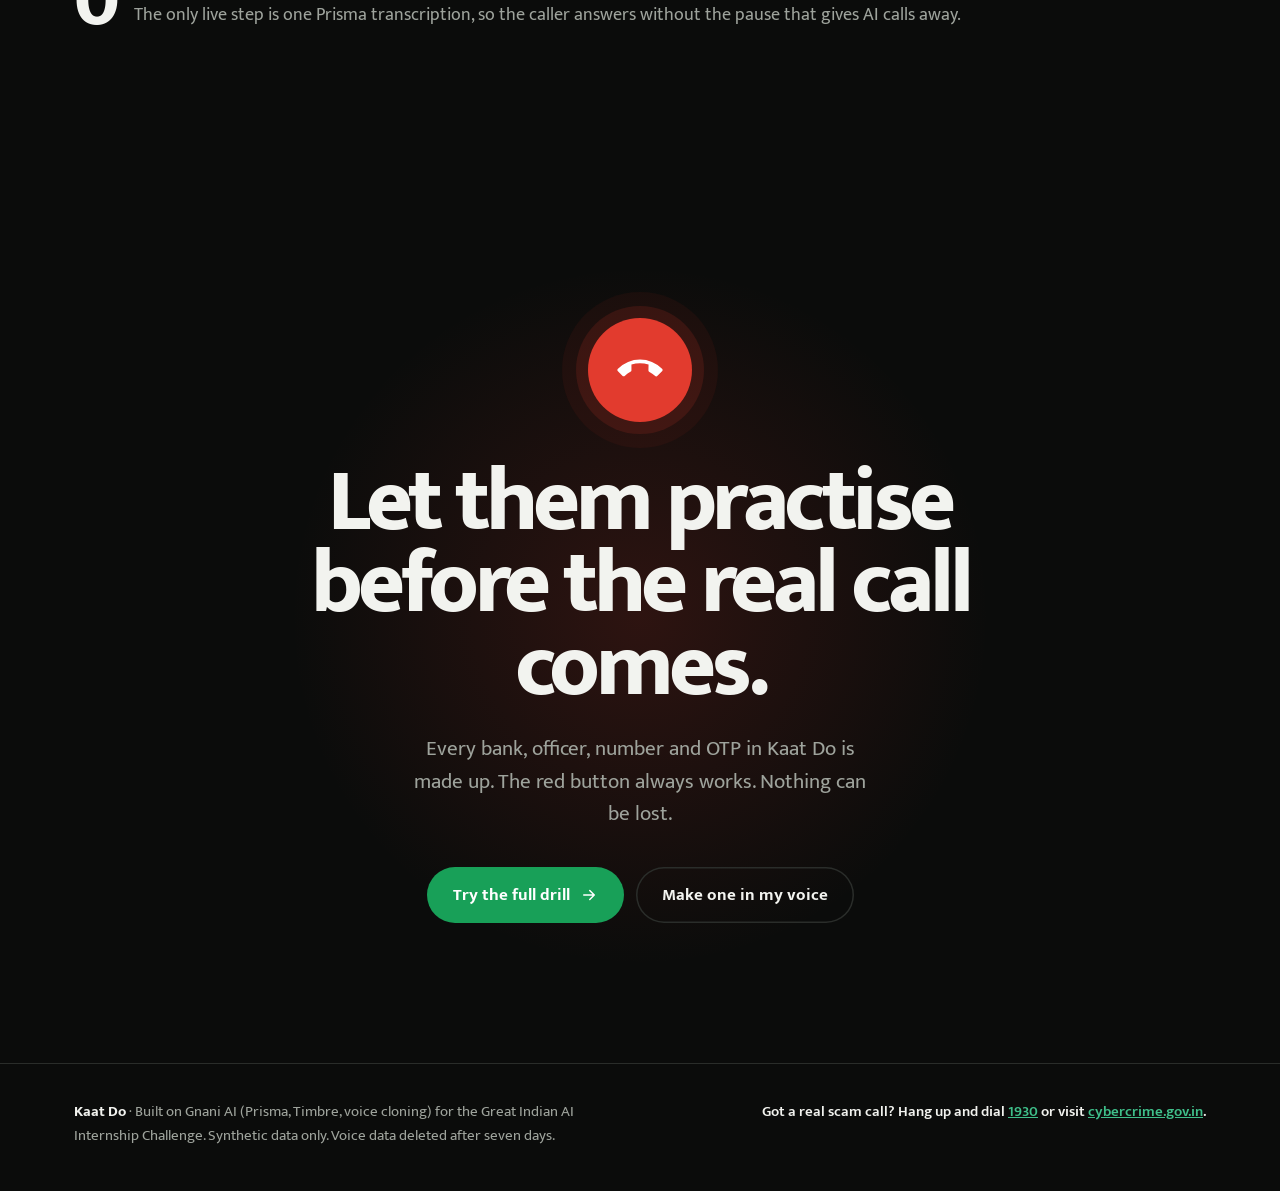
==== commit ec84f078: "Landing v3 from the redesign thread" ====
--- a/landing/index.html
+++ b/landing/index.html
@@ -2,392 +2,237 @@
 <html lang="en">
 <head>
 <meta charset="utf-8">
-<meta name="viewport" content="width=device-width, initial-scale=1">
+<meta name="viewport" content="width=device-width, initial-scale=1, viewport-fit=cover">
 <title>Kaat Do</title>
-<meta name="description" content="Kaat Do is a fire drill for scam calls. It calls your parents with a practice scam, listens to how they respond, and coaches them in your voice.">
+<meta name="description" content="Kaat Do is a fire drill for scam calls. This page calls you first. Pick up, and hang up the moment it feels wrong.">
+<meta name="theme-color" content="#0b0c0b">
 <link rel="preconnect" href="https://fonts.googleapis.com">
 <link rel="preconnect" href="https://fonts.gstatic.com" crossorigin>
-<link href="https://fonts.googleapis.com/css2?family=Archivo:wght@600;700;800;900&family=Inter:wght@400;500;600;700&family=Mukta:wght@400;600;700&display=swap" rel="stylesheet">
+<link href="https://fonts.googleapis.com/css2?family=Mukta:wght@400;500;600;700;800&display=swap" rel="stylesheet">
 <style>
-/* Kaat Do landing. Same system as the app: one face (Mukta), a night call screen,
-   warm paper for explanation. Colour is functional: green answers, red cuts,
-   amber says Practice, and the three red flags each keep one hue. */
+/* Kaat Do landing, v3: the page is the drill. It rings, you decide.
+   One face (Mukta). Colour is functional: green answers, red cuts, amber says Practice,
+   and the three red flags keep one hue each (Darr red, Raaz amber, Paisa blue). */
 :root {
-  --night: #0e0f0e; --night-2: #1a1c1a; --night-3: #262926; --night-ink: #f2f3ef; --night-muted: #a3a8a1; --night-line: #2b2e2b;
-  --paper: #f5f4f0; --paper-2: #eae8e2; --card: #ffffff; --ink: #151614; --muted: #5d625b; --line: #e1dfd8; --chip: #e8e6df;
+  --night: #0b0c0b; --night-2: #161816; --night-3: #232623; --night-ink: #f2f3ef; --night-muted: #9ea39c; --night-line: #2a2d2a;
+  --paper: #f4f1ea; --paper-2: #ebe7de; --card: #fffdf8; --ink: #141513; --muted: #5d625b; --line: #ded9ce; --chip: #e7e2d7;
   --green: #18a058; --green-press: #128a4b; --red: #e23b2e; --red-press: #c52f23;
   --amber: #f2b33d; --amber-ink: #2a1d00;
-  --darr: #e23b2e; --raaz: #8a6600; --paisa: #0f6e8c; --raaz-fill: #f2b33d;
-  --accent: #0f5f45; --on-accent: #ffffff;
+  --darr: #e23b2e; --raaz: #9a6f00; --paisa: #0f6e8c; --raaz-fill: #f2b33d; --paisa-fill: #4fb4d6;
+  --accent: #0f5f45;
   --face: "Mukta", "Noto Sans Devanagari", "Noto Sans", system-ui, sans-serif;
   --wrap: 1180px;
+  --ease: cubic-bezier(.2,.7,.2,1);
 }
 @media (prefers-color-scheme: dark) {
   :root:not([data-theme="light"]) {
-    --paper: #121312; --paper-2: #181a18; --card: #1c1e1c; --ink: #eef0ec; --muted: #a2a8a0; --line: #2b2e2b; --chip: #2c2f2c;
-    --accent: #3fbf8a; --on-accent: #06180f; --raaz: #f2b33d; --paisa: #4fb4d6;
+    --paper: #111211; --paper-2: #171917; --card: #1b1d1b; --ink: #eef0ec; --muted: #a2a8a0; --line: #2b2e2b; --chip: #2a2d2a;
+    --accent: #3fbf8a; --raaz: #f2b33d; --paisa: #4fb4d6;
   }
 }
 :root[data-theme="dark"] {
-  --paper: #121312; --paper-2: #181a18; --card: #1c1e1c; --ink: #eef0ec; --muted: #a2a8a0; --line: #2b2e2b; --chip: #2c2f2c;
-  --accent: #3fbf8a; --on-accent: #06180f; --raaz: #f2b33d; --paisa: #4fb4d6;
+  --paper: #111211; --paper-2: #171917; --card: #1b1d1b; --ink: #eef0ec; --muted: #a2a8a0; --line: #2b2e2b; --chip: #2a2d2a;
+  --accent: #3fbf8a; --raaz: #f2b33d; --paisa: #4fb4d6;
 }
-
 * { box-sizing: border-box; }
-html { scroll-behavior: smooth; }
 html, body { margin: 0; }
-body { font-family: var(--face); background: var(--paper); color: var(--ink); font-size: 18px; line-height: 1.55;
+body { font-family: var(--face); background: var(--night); color: var(--ink); font-size: 18px; line-height: 1.55;
   -webkit-font-smoothing: antialiased; overflow-x: hidden; }
 a { color: inherit; }
 q { quotes: none; }
 svg { display: block; }
-:focus-visible { outline: 3px solid var(--amber); outline-offset: 3px; border-radius: 6px; }
+button { font: inherit; }
+:focus-visible { outline: 3px solid var(--amber); outline-offset: 3px; border-radius: 8px; }
 .wrap { max-width: var(--wrap); margin: 0 auto; padding: 0 24px; }
 @media (max-width: 600px) { .wrap { padding: 0 16px; } body { font-size: 17px; } }
-
-.eyebrow { margin: 0 0 14px; font-size: 15px; font-weight: 700; letter-spacing: .08em; text-transform: uppercase; color: var(--accent); }
+.night { background: var(--night); color: var(--night-ink); }
+.paper { background: var(--paper); color: var(--ink); }
+.eyebrow { margin: 0 0 14px; font-size: 14px; font-weight: 700; letter-spacing: .1em; text-transform: uppercase; color: var(--accent); }
 .night .eyebrow { color: #3fbf8a; }
-h2.title { margin: 0; font-size: clamp(34px, 4.4vw, 58px); line-height: 1.02; letter-spacing: -.03em; font-weight: 800; max-width: 18ch; }
-.lede { margin: 18px 0 0; font-size: 21px; color: var(--muted); max-width: 46ch; }
+h2.title { margin: 0; font-size: clamp(36px, 5vw, 68px); line-height: .98; letter-spacing: -.035em; font-weight: 800; max-width: 16ch; }
+.lede { margin: 18px 0 0; font-size: 21px; color: var(--muted); max-width: 44ch; }
 .night .lede { color: var(--night-muted); }
-section { padding: 120px 0; }
-@media (max-width: 760px) { section { padding: 80px 0; } }
-.night { background: var(--night); color: var(--night-ink); }
-
-/* ------------------------------------------------ nav */
-.nav { position: sticky; top: 0; z-index: 40; background: var(--night); color: var(--night-ink); border-bottom: 1px solid var(--night-line); }
-.nav .wrap { display: flex; align-items: center; justify-content: space-between; height: 68px; gap: 20px; }
-.brand { display: flex; align-items: center; gap: 10px; text-decoration: none; font-weight: 800; font-size: 22px; letter-spacing: -.01em; }
-.brand small { font-weight: 600; font-size: 16px; color: var(--night-muted); }
-.mark { width: 34px; height: 34px; border-radius: 50%; background: var(--red); display: grid; place-items: center; flex: none; }
-.mark svg { width: 18px; height: 18px; transform: rotate(135deg); }
-.nav-links { display: flex; gap: 28px; font-size: 16px; color: var(--night-muted); }
-.nav-links a { text-decoration: none; }
-.nav-links a:hover { color: var(--night-ink); }
-.btn { display: inline-flex; align-items: center; gap: 10px; padding: 14px 24px; border-radius: 99px; font-weight: 700; font-size: 17px;
-  text-decoration: none; border: 0; cursor: pointer; transition: transform .12s ease, background-color .12s ease; white-space: nowrap; }
+section { padding: 128px 0; position: relative; }
+@media (max-width: 760px) { section { padding: 88px 0; } }
+.pill { display: inline-flex; align-items: center; gap: 8px; padding: 4px 12px; border-radius: 99px; background: var(--amber); color: var(--amber-ink); font-size: 13px; font-weight: 700; }
+.btn { display: inline-flex; align-items: center; gap: 10px; padding: 15px 26px; border-radius: 99px; font-weight: 700; font-size: 17px;
+  text-decoration: none; border: 0; cursor: pointer; transition: transform .12s ease, background-color .12s ease, box-shadow .12s; white-space: nowrap; }
 .btn:active { transform: scale(.97); }
+.btn svg { width: 18px; height: 18px; }
 .btn-green { background: var(--green); color: #fff; }
 .btn-green:hover { background: var(--green-press); }
 .btn-ghost { background: transparent; color: var(--night-ink); box-shadow: inset 0 0 0 1.5px var(--night-line); }
 .btn-ghost:hover { box-shadow: inset 0 0 0 1.5px var(--night-muted); }
-.nav .btn { padding: 10px 18px; font-size: 15px; }
-@media (max-width: 860px) { .nav-links { display: none; } }
+.paper .btn-ghost { color: var(--ink); box-shadow: inset 0 0 0 1.5px var(--line); }
+
+/* ================================================= top bar */
+.bar { position: fixed; inset: 0 0 auto 0; z-index: 50; color: var(--night-ink); transition: background-color .3s, border-color .3s; border-bottom: 1px solid transparent; }
+.bar.solid { background: rgba(11,12,11,.86); backdrop-filter: blur(12px); -webkit-backdrop-filter: blur(12px); border-color: var(--night-line); }
+.bar .wrap { display: flex; align-items: center; justify-content: space-between; height: 64px; gap: 16px; }
+.brand { display: flex; align-items: center; gap: 10px; text-decoration: none; font-weight: 800; font-size: 21px; letter-spacing: -.01em; }
+.brand small { font-weight: 600; font-size: 15px; color: var(--night-muted); }
+.mark { width: 32px; height: 32px; border-radius: 50%; background: var(--red); display: grid; place-items: center; flex: none; }
+.mark svg { width: 17px; height: 17px; transform: rotate(135deg); }
+.bar .btn { padding: 9px 18px; font-size: 15px; }
 @media (max-width: 420px) { .brand small { display: none; } }
 
-/* ------------------------------------------------ hero */
-.hero { padding: 72px 0 96px; position: relative; overflow: hidden; }
-.hero .wrap { display: grid; grid-template-columns: minmax(0, 1.1fr) minmax(0, .9fr); gap: 56px; align-items: center; }
-.pill { display: inline-flex; align-items: center; gap: 8px; padding: 5px 14px; border-radius: 99px; background: var(--amber); color: var(--amber-ink);
-  font-size: 14px; font-weight: 700; }
-.hero h1 { margin: 22px 0 0; font-size: clamp(48px, 6.4vw, 92px); line-height: .95; letter-spacing: -.04em; font-weight: 800; }
-.hero h1 .cut { color: var(--red); position: relative; white-space: nowrap; }
-.hero-lede { margin: 26px 0 0; font-size: clamp(19px, 1.7vw, 23px); line-height: 1.5; color: var(--night-muted); max-width: 33ch; }
-.hero-lede b { color: var(--night-ink); font-weight: 600; }
-.hero-ctas { display: flex; flex-wrap: wrap; gap: 12px; margin-top: 34px; }
-.hero-meta { display: flex; flex-wrap: wrap; gap: 10px 26px; margin: 40px 0 0; padding: 0; list-style: none; font-size: 15px; color: var(--night-muted); }
-.hero-meta li { display: flex; align-items: center; gap: 8px; }
-.hero-meta i { width: 7px; height: 7px; border-radius: 50%; background: var(--green); }
-@media (max-width: 920px) {
-  .hero .wrap { grid-template-columns: 1fr; gap: 56px; }
-  .hero { padding: 48px 0 80px; }
+/* ================================================= the call (hero) */
+.call { min-height: 100vh; min-height: 100svh; display: grid; grid-template-rows: auto 1fr auto; padding: 84px 0 calc(28px + env(safe-area-inset-bottom)); overflow: hidden; isolation: isolate; }
+.call::before { content: ""; position: absolute; inset: -20%; z-index: -1; pointer-events: none;
+  background: radial-gradient(40% 40% at 50% 48%, rgba(24,160,88,.20), transparent 70%); transition: background .6s; }
+.call.st-ring::before { animation: glow 1.6s ease-in-out infinite; }
+.call.st-talk::before { background: radial-gradient(42% 40% at 50% 50%, rgba(242,179,61,.10), transparent 70%); }
+.call.flag-darr::before { background: radial-gradient(46% 44% at 50% 50%, rgba(226,59,46,.22), transparent 72%); }
+.call.flag-paisa::before { background: radial-gradient(46% 44% at 50% 50%, rgba(79,180,214,.20), transparent 72%); }
+.call.st-end.meh::before { background: radial-gradient(46% 44% at 50% 50%, rgba(242,179,61,.16), transparent 72%); }
+.call.st-end.won::before { background: radial-gradient(46% 44% at 50% 50%, rgba(24,160,88,.22), transparent 72%); }
+.call.st-end.lost::before { background: radial-gradient(46% 44% at 50% 50%, rgba(226,59,46,.20), transparent 72%); }
+@keyframes glow { 50% { opacity: .45; transform: scale(1.06); } }
+.call .rings { position: absolute; left: 50%; top: 46%; width: 0; height: 0; z-index: -1; pointer-events: none; }
+.call .rings i { position: absolute; left: -160px; top: -160px; width: 320px; height: 320px; border-radius: 50%; border: 1.5px solid rgba(63,191,138,.5); opacity: 0; }
+.call.st-ring .rings i { animation: ring 3s cubic-bezier(.2,.6,.3,1) infinite; }
+.call.st-ring .rings i:nth-child(2) { animation-delay: 1s; } .call.st-ring .rings i:nth-child(3) { animation-delay: 2s; }
+@keyframes ring { 0% { transform: scale(.5); opacity: .8; } 100% { transform: scale(2.6); opacity: 0; } }
+
+.call-top { display: flex; justify-content: center; }
+.intro { margin: 0; text-align: center; font-size: 15px; color: var(--night-muted); max-width: 46ch; padding: 0 16px; }
+.intro b { color: var(--night-ink); font-weight: 600; }
+
+.stage { display: grid; place-items: center; text-align: center; padding: 20px 16px; position: relative; }
+.who { display: grid; justify-items: center; gap: 6px; transition: transform .6s var(--ease), opacity .4s; }
+.who .kind { font-size: 15px; color: var(--night-muted); letter-spacing: .02em; font-variant-numeric: tabular-nums; min-height: 1.5em; }
+.who h1 { margin: 6px 0 0; font-size: clamp(44px, 8.4vw, 124px); line-height: .92; letter-spacing: -.045em; font-weight: 800; }
+.who h1 .q { color: var(--amber); }
+.who .num { font-size: clamp(18px, 2vw, 24px); color: var(--night-muted); font-variant-numeric: tabular-nums; letter-spacing: .02em; }
+.st-ring .who h1 { animation: shake 1.6s ease-in-out infinite; }
+@keyframes shake { 0%, 64%, 100% { transform: none; } 68% { transform: translateX(-3px) rotate(-.4deg); } 72% { transform: translateX(3px) rotate(.4deg); } 76% { transform: translateX(-2px); } 80% { transform: translateX(2px); } }
+.st-talk .who, .st-end .who { transform: translateY(-4px) scale(.62); transform-origin: top center; }
+.st-end .who { opacity: 0; }
+
+/* live subtitles */
+.talkbox { width: min(900px, 100%); display: grid; justify-items: center; }
+.subs { position: relative; width: 100%; text-align: center; min-height: 7.5em; margin-top: 18px; display: none; }
+.st-talk .subs { display: block; }
+.sub { margin: 0; font-size: clamp(24px, 3.2vw, 42px); line-height: 1.22; letter-spacing: -.015em; font-weight: 600; color: var(--night-ink); text-wrap: balance; }
+.sub .w { opacity: .18; transition: opacity .25s; }
+.sub .w.on { opacity: 1; }
+.sub mark { background: none; color: inherit; border-radius: 4px; transition: color .3s, box-shadow .3s; }
+.sub mark.darr.on { color: #ff7266; box-shadow: inset 0 -.12em 0 rgba(226,59,46,.55); }
+.sub mark.paisa.on { color: #6cc8e8; box-shadow: inset 0 -.12em 0 rgba(79,180,214,.5); }
+.stamp { display: inline-block; margin-bottom: 14px; font-size: 13px; font-weight: 800; letter-spacing: .14em; text-transform: uppercase; padding: 4px 12px; border-radius: 6px;
+  border: 2px solid currentColor; transform: rotate(-3deg) scale(1.6); opacity: 0; transition: transform .35s cubic-bezier(.3,1.6,.5,1), opacity .2s; }
+.stamp.on { transform: rotate(-3deg) scale(1); opacity: 1; }
+.stamp.darr { color: #ff6b5e; } .stamp.paisa { color: #4fb4d6; } .stamp.hook { color: var(--night-muted); }
+
+/* flag meter */
+.meter { display: none; gap: 8px; justify-content: center; margin: 0 0 18px; }
+.st-talk .meter { display: flex; }
+.intro .txt { display: block; margin-top: 14px; transition: opacity .4s; }
+.st-talk .intro .txt, .st-end .intro .txt { opacity: 0; height: 0; margin: 0; overflow: hidden; }
+.st-end .stage > .talkbox { display: none; }
+.meter span { font-size: 13px; font-weight: 700; letter-spacing: .06em; text-transform: uppercase; padding: 4px 12px; border-radius: 99px; color: var(--night-muted);
+  box-shadow: inset 0 0 0 1.5px var(--night-line); transition: background-color .3s, color .3s, box-shadow .3s; }
+.meter .m-darr.on { background: var(--red); color: #fff; box-shadow: none; }
+.meter .m-raaz.on { background: var(--amber); color: var(--amber-ink); box-shadow: none; }
+.meter .m-paisa.on { background: #1b7fa0; color: #fff; box-shadow: none; }
+
+/* fake otp */
+.otp { position: fixed; top: 76px; left: 50%; z-index: 45; width: min(380px, calc(100% - 32px)); display: flex; gap: 12px; align-items: flex-start; text-align: left;
+  background: #f3f3f1; color: #141414; border-radius: 22px; padding: 12px 14px; box-shadow: 0 18px 44px rgba(0,0,0,.55); font-size: 15px; line-height: 1.35;
+  transform: translate(-50%, calc(-100% - 120px)); visibility: hidden; transition: transform .55s cubic-bezier(.2,.9,.3,1.15), visibility 0s .55s; }
+.otp.on { transform: translate(-50%, 0); visibility: visible; transition: transform .55s cubic-bezier(.2,.9,.3,1.15); }
+.otp-ic { flex: none; width: 34px; height: 34px; border-radius: 50%; background: #1a73e8; color: #fff; display: grid; place-items: center; }
+.otp-ic svg { width: 16px; height: 16px; }
+.otp-head { display: flex; justify-content: space-between; color: #5a5a5a; font-size: 13px; }
+.otp-head b { color: #141414; }
+.otp .digits { font-weight: 800; letter-spacing: .12em; }
+
+/* buttons */
+.dock { display: grid; justify-items: center; gap: 14px; }
+.keys { display: flex; gap: clamp(64px, 14vw, 180px); align-items: flex-start; }
+.key { display: grid; justify-items: center; gap: 10px; background: none; border: 0; color: var(--night-ink); cursor: pointer; padding: 0; font-size: 16px; font-weight: 600; }
+.key .r { width: 82px; height: 82px; border-radius: 50%; display: grid; place-items: center; color: #fff; transition: transform .15s, box-shadow .2s; }
+.key .r svg { width: 34px; height: 34px; }
+.key:hover .r { transform: scale(1.05); }
+.key:active .r { transform: scale(.92); }
+.key-cut .r { background: var(--red); box-shadow: 0 0 0 0 rgba(226,59,46,.0); }
+.key-cut .r svg { transform: rotate(135deg); }
+.key-ans .r { background: var(--green); }
+.st-ring .key-ans .r { animation: nudge 1.6s ease-in-out infinite; }
+@keyframes nudge { 0%, 60%, 100% { transform: none; } 68% { transform: translateY(-7px) rotate(-10deg); } 76% { transform: rotate(10deg); } 84% { transform: rotate(-5deg); } }
+.st-talk .key-ans { display: none; }
+.st-talk .key-cut .r { width: 92px; height: 92px; box-shadow: 0 0 0 10px rgba(226,59,46,.14), 0 0 0 22px rgba(226,59,46,.06); }
+.flag-darr .key-cut .r, .flag-paisa .key-cut .r { animation: urge 1.1s ease-in-out infinite; }
+@keyframes urge { 50% { box-shadow: 0 0 0 16px rgba(226,59,46,.22), 0 0 0 34px rgba(226,59,46,.08); } }
+.st-end .keys { display: none; }
+.hint { margin: 0; font-size: 14px; color: var(--night-muted); text-align: center; min-height: 1.5em; }
+.hint a { color: var(--night-ink); }
+.sound { display: inline-flex; align-items: center; gap: 6px; }
+.sound i { width: 7px; height: 7px; border-radius: 50%; background: var(--green); }
+
+/* end card */
+.end { display: none; width: min(760px, 100%); text-align: center; justify-items: center; gap: 0; }
+.st-end .end { display: grid; animation: rise .6s var(--ease) both; }
+@keyframes rise { from { opacity: 0; transform: translateY(18px); } }
+.end .t { font-size: 15px; color: var(--night-muted); font-variant-numeric: tabular-nums; }
+.end .verdict { margin: 6px 0 0; font-size: clamp(60px, 9vw, 128px); line-height: .9; letter-spacing: -.05em; font-weight: 800; }
+.won .end .verdict { color: #3fbf8a; } .lost .end .verdict { color: #ff6b5e; } .meh .end .verdict { color: var(--amber); }
+.end .why { margin: 18px 0 0; font-size: clamp(19px, 2vw, 23px); color: var(--night-ink); max-width: 36ch; text-wrap: balance; }
+.track { width: min(520px, 100%); margin-top: 24px; }
+.track-bar { position: relative; display: flex; height: 36px; border-radius: 10px; overflow: hidden; font-size: 13px; font-weight: 700; }
+.track-bar div { display: grid; place-items: center; }
+.tb-hook { flex: 1.2; background: var(--night-3); color: var(--night-muted); }
+.tb-darr { flex: 1.1; background: var(--red); color: #fff; }
+.tb-paisa { flex: 1.3; background: #1b7fa0; color: #fff; }
+.tb-shade { position: absolute; top: 0; bottom: 0; right: 0; background: rgba(11,12,11,.7); transition: left 1.2s var(--ease); }
+.tb-cut { position: absolute; top: -5px; bottom: -5px; width: 4px; margin-left: -2px; background: var(--night-ink); border-radius: 2px; transition: left 1.2s var(--ease); box-shadow: 0 0 0 3px var(--night); }
+.track-lbl { display: flex; justify-content: space-between; margin-top: 8px; font-size: 13px; color: var(--night-muted); }
+.end .acts { display: flex; flex-wrap: wrap; justify-content: center; gap: 12px; margin-top: 24px; }
+.end .reveal { margin: 18px 0 0; font-size: 15px; color: var(--night-muted); max-width: 50ch; }
+.end .reveal b { color: var(--amber); font-weight: 700; }
+.cue { display: flex; flex-direction: column; align-items: center; gap: 6px; font-size: 13px; color: var(--night-muted); text-decoration: none; letter-spacing: .06em; text-transform: uppercase; }
+.cue svg { width: 18px; height: 18px; transform: rotate(90deg); animation: bob 1.8s ease-in-out infinite; }
+@keyframes bob { 50% { transform: rotate(90deg) translateX(5px); } }
+@media (max-width: 600px) {
+  .key .r { width: 72px; height: 72px; } .st-talk .key-cut .r { width: 80px; height: 80px; }
+  .meter span { font-size: 11px; padding: 3px 9px; }
+  .subs { min-height: 9em; }
 }
 
-/* phone */
-.phone-stage { position: relative; display: grid; place-items: center; }
-.phone-stage::before { content: ""; position: absolute; width: 120%; aspect-ratio: 1; border-radius: 50%;
-  background: radial-gradient(closest-side, rgba(24,160,88,.16), transparent 70%); pointer-events: none; }
-.phone { position: relative; width: 340px; max-width: 100%; aspect-ratio: 340 / 690; background: #070807; border-radius: 48px; padding: 12px;
-  box-shadow: 0 0 0 1.5px #2f332f, 0 40px 80px -20px rgba(0,0,0,.7); }
-.screen { position: relative; height: 100%; border-radius: 37px; background: var(--night); overflow: hidden; color: var(--night-ink);
-  display: flex; flex-direction: column; text-align: center; padding: 50px 18px 26px; }
-.notch { position: absolute; top: 10px; left: 50%; transform: translateX(-50%); width: 92px; height: 26px; border-radius: 99px; background: #000; z-index: 6; }
-.screen .pill { position: absolute; top: 44px; left: 50%; transform: translateX(-50%); font-size: 11px; padding: 2px 10px; z-index: 4; white-space: nowrap; }
-.ph-count { margin: 28px 0 0; font-size: 13px; color: var(--night-muted); }
-.ph-kind { margin: 10px 0 0; font-size: 13px; color: var(--night-muted); }
-.ph-num { margin: 0; font-size: 27px; font-weight: 600; letter-spacing: -.01em; font-variant-numeric: tabular-nums; }
-.ph-timer { margin: 0; font-size: 14px; color: var(--night-muted); font-variant-numeric: tabular-nums; min-height: 1.4em; }
-.ph-mid { flex: 1; position: relative; display: grid; place-items: center; min-height: 0; }
-.ph-avatar { position: relative; width: 104px; height: 104px; border-radius: 50%; background: var(--night-3); display: grid; place-items: center;
-  transition: opacity .35s, transform .35s; }
-.ph-avatar svg { width: 40px; height: 40px; }
-.ripple { position: absolute; inset: 0; border-radius: 50%; border: 2px solid var(--green); opacity: 0; animation: ripple 2.2s cubic-bezier(.2,.6,.3,1) infinite; }
-.ripple.r2 { animation-delay: 1.1s; }
-@keyframes ripple { 0% { transform: scale(1); opacity: .7; } 100% { transform: scale(1.75); opacity: 0; } }
-.caps { position: absolute; inset: 6px 0; overflow: hidden; -webkit-mask-image: linear-gradient(to bottom, transparent 0, #000 44px); mask-image: linear-gradient(to bottom, transparent 0, #000 44px); display: flex; flex-direction: column; justify-content: flex-end; gap: 8px; opacity: 0; transition: opacity .3s; }
-.cap { text-align: left; padding: 9px 12px; border-radius: 16px; max-width: 90%; font-size: 14px; line-height: 1.35; background: var(--night-2);
-  border-bottom-left-radius: 5px; align-self: flex-start; opacity: 0; transform: translateY(10px); transition: opacity .3s, transform .3s; }
-.cap.show { opacity: 1; transform: none; }
-.cap.gone { display: none; }
-.cap .tag { display: inline-block; margin-bottom: 3px; font-size: 11px; font-weight: 700; letter-spacing: .06em; text-transform: uppercase; }
-.cap .t-darr { color: #ff6b5e; } .cap .t-paisa { color: #4fb4d6; }
-.cap.me { align-self: flex-end; background: #1f4634; border-bottom-left-radius: 16px; border-bottom-right-radius: 5px; }
-.ph-btns { display: flex; justify-content: space-between; padding: 0 22px; margin-top: 14px; }
-.ph-btn { display: flex; flex-direction: column; align-items: center; gap: 6px; font-size: 13px; color: var(--night-muted); transition: opacity .3s; }
-.ph-round { width: 62px; height: 62px; border-radius: 50%; display: grid; place-items: center; color: #fff; }
-.ph-round svg { width: 26px; height: 26px; }
-.ph-round.red { background: var(--red); } .ph-round.red svg { transform: rotate(135deg); }
-.ph-round.green { background: var(--green); animation: nudge 1.6s ease-in-out infinite; }
-@keyframes nudge { 0%, 60%, 100% { transform: translateY(0); } 70% { transform: translateY(-6px) rotate(-8deg); } 80% { transform: rotate(8deg); } 90% { transform: rotate(-4deg); } }
-.ph-btns.incall .ans { opacity: 0; pointer-events: none; }
-.ph-btns.incall { justify-content: center; }
-.ph-btns.incall .ans { display: none; }
-.ph-red-press { animation: press .5s ease; }
-@keyframes press { 40% { transform: scale(.86); } }
-
-.sms { position: absolute; top: 74px; left: 10px; right: 10px; z-index: 5; display: flex; gap: 10px; align-items: flex-start; text-align: left;
-  background: #f3f3f1; color: #141414; border-radius: 20px; padding: 10px 12px; box-shadow: 0 12px 30px rgba(0,0,0,.5);
-  font-size: 13px; line-height: 1.35; transform: translateY(-160%); transition: transform .5s cubic-bezier(.2,.9,.3,1.15); }
-.sms.on { transform: translateY(0); }
-.sms-ic { flex: none; width: 30px; height: 30px; border-radius: 50%; background: #1a73e8; color: #fff; display: grid; place-items: center; }
-.sms-ic svg { width: 15px; height: 15px; }
-.sms-head { display: flex; justify-content: space-between; color: #5a5a5a; font-size: 12px; }
-.sms-head b { color: #141414; }
-
-.ph-end { position: absolute; inset: 0; z-index: 7; display: grid; place-content: center; justify-items: center; gap: 10px; padding: 24px;
-  background: var(--night); opacity: 0; pointer-events: none; transition: opacity .4s; }
-.ph-end.on { opacity: 1; }
-.ph-end .big { margin: 0; font-size: 44px; font-weight: 800; letter-spacing: -.03em; line-height: 1; color: #3fbf8a; }
-.ph-end p { margin: 0; color: var(--night-muted); font-size: 15px; max-width: 22ch; }
-.ph-end .chip { margin-top: 8px; padding: 6px 12px; border-radius: 99px; background: var(--night-2); font-size: 13px; color: var(--night-ink); }
-
-.float-note { position: absolute; z-index: 3; background: var(--night-2); border: 1px solid var(--night-line); color: var(--night-ink);
-  border-radius: 14px; padding: 10px 14px; font-size: 14px; line-height: 1.3; box-shadow: 0 16px 40px -12px rgba(0,0,0,.6); max-width: 200px; text-align: left; }
-.float-note b { display: block; font-size: 12px; letter-spacing: .06em; text-transform: uppercase; color: var(--night-muted); font-weight: 700; margin-bottom: 2px; }
-.fn-1 { left: -6px; top: 22%; }
-.fn-2 { right: -10px; bottom: 20%; }
-.fn-2 b { color: #3fbf8a; }
-@media (max-width: 1080px) { .float-note { display: none; } }
-
-/* ------------------------------------------------ problem */
-.problem .wrap { display: grid; grid-template-columns: minmax(0, 1fr) minmax(0, 1fr); gap: 72px; align-items: end; }
-.problem-points { display: grid; gap: 14px; margin: 0; padding: 0; list-style: none; }
-.problem-points li { display: grid; grid-template-columns: 44px 1fr; gap: 16px; align-items: start; background: var(--card); border: 1px solid var(--line);
-  border-radius: 18px; padding: 20px; }
-.problem-points .n { width: 44px; height: 44px; border-radius: 12px; background: var(--chip); display: grid; place-items: center; font-weight: 800; font-size: 18px; }
-.problem-points h3 { margin: 0; font-size: 20px; line-height: 1.25; }
-.problem-points p { margin: 4px 0 0; color: var(--muted); font-size: 16px; line-height: 1.45; }
-@media (max-width: 900px) { .problem .wrap { grid-template-columns: 1fr; gap: 40px; } }
-
-/* ------------------------------------------------ steps */
-.steps-head { display: flex; justify-content: space-between; align-items: end; gap: 32px; flex-wrap: wrap; }
-.steps { list-style: none; margin: 64px 0 0; padding: 0; display: grid; grid-template-columns: repeat(4, minmax(0, 1fr)); gap: 16px; counter-reset: s; }
-.step { background: var(--card); border: 1px solid var(--line); border-radius: 22px; padding: 22px; display: flex; flex-direction: column; gap: 18px; position: relative; }
-.step-top { display: flex; align-items: center; justify-content: space-between; }
-.step-n { font-size: 15px; font-weight: 800; color: var(--muted); letter-spacing: .04em; }
-.step-who { font-size: 13px; font-weight: 700; padding: 3px 10px; border-radius: 99px; background: var(--chip); color: var(--muted); }
-.step h3 { margin: 0; font-size: 24px; line-height: 1.15; letter-spacing: -.015em; }
-.step p { margin: 0; color: var(--muted); font-size: 16px; line-height: 1.5; }
-.step .vis { margin-top: auto; border-radius: 16px; background: var(--night); color: var(--night-ink); padding: 16px; min-height: 168px;
-  display: flex; flex-direction: column; justify-content: center; gap: 10px; font-size: 14px; }
-@media (max-width: 1060px) { .steps { grid-template-columns: repeat(2, minmax(0, 1fr)); } }
-@media (max-width: 620px) { .steps { grid-template-columns: 1fr; } }
-
-/* step visuals */
-.tele { font-size: 16px; line-height: 1.45; color: var(--night-muted); }
-.tele mark { background: none; color: var(--night-ink); font-weight: 600; }
-.rec { display: flex; align-items: center; gap: 10px; font-size: 13px; color: var(--night-muted); }
-.rec i { width: 30px; height: 30px; border-radius: 50%; background: var(--red); display: grid; place-items: center; }
-.rec i::after { content: ""; width: 10px; height: 10px; border-radius: 50%; background: #fff; animation: blink 1.2s infinite; }
-@keyframes blink { 50% { opacity: .3; } }
-.calls-mini { display: grid; gap: 8px; }
-.cm { display: flex; justify-content: space-between; align-items: center; background: var(--night-2); border-radius: 12px; padding: 9px 12px; }
-.cm b { font-weight: 600; }
-.cm span { font-size: 12px; font-weight: 700; padding: 2px 8px; border-radius: 99px; }
-.cm .s { background: rgba(226,59,46,.18); color: #ff8a80; }
-.cm .g { background: rgba(24,160,88,.2); color: #6fdca4; }
-.cm .v { background: rgba(242,179,61,.18); color: var(--amber); }
-.listen { display: flex; gap: 4px; align-items: center; height: 34px; justify-content: center; }
-.listen i { width: 6px; border-radius: 3px; background: var(--green); animation: eq 1s ease-in-out infinite; }
-.listen i:nth-child(1) { animation-delay: -.2s; } .listen i:nth-child(2) { animation-delay: -.5s; } .listen i:nth-child(3) { animation-delay: -.1s; }
-.listen i:nth-child(4) { animation-delay: -.7s; } .listen i:nth-child(5) { animation-delay: -.3s; } .listen i:nth-child(6) { animation-delay: -.6s; } .listen i:nth-child(7) { animation-delay: -.4s; }
-@keyframes eq { 0%, 100% { height: 8px; } 50% { height: 30px; } }
-.heard { background: #1f4634; border-radius: 14px 14px 4px 14px; padding: 8px 12px; align-self: flex-end; font-size: 14px; }
-.sorted { display: flex; align-items: center; justify-content: space-between; font-size: 13px; color: var(--night-muted); }
-.sorted b { color: #6fdca4; font-weight: 700; }
-.vnote { display: flex; align-items: center; gap: 10px; background: #1f4634; border-radius: 16px 16px 16px 4px; padding: 10px 12px; }
-.vnote .play { width: 30px; height: 30px; border-radius: 50%; background: #3fbf8a; display: grid; place-items: center; flex: none; }
-.vnote .play::after { content: ""; border-left: 9px solid #06180f; border-top: 6px solid transparent; border-bottom: 6px solid transparent; margin-left: 3px; }
-.wave { display: flex; align-items: center; gap: 2px; flex: 1; height: 24px; }
-.wave i { flex: 1; background: #8fdcb7; border-radius: 2px; opacity: .8; }
-.vnote small { font-size: 12px; color: #a6dcc0; }
-.reveal { font-size: 13px; color: var(--night-muted); border-left: 3px solid var(--amber); padding-left: 10px; }
-.reveal b { color: var(--night-ink); }
-
-/* ------------------------------------------------ rule / anatomy */
-.rule .wrap { display: grid; grid-template-columns: minmax(0, .9fr) minmax(0, 1.1fr); gap: 72px; align-items: center; }
-.slogan { margin: 0; font-size: clamp(44px, 5.2vw, 74px); line-height: .96; font-weight: 800; letter-spacing: -.04em; }
-.slogan .d { color: var(--darr); } .slogan .r { color: var(--raaz-fill); } .slogan .p { color: #4fb4d6; }
-.slogan .top { white-space: nowrap; }
-@media (max-width: 420px) { .slogan .top { white-space: normal; } }
-.slogan .k { display: block; color: var(--night-ink); }
-.flag-list { list-style: none; margin: 36px 0 0; padding: 0; display: grid; gap: 12px; }
-.flag-list li { display: grid; grid-template-columns: 96px 1fr; gap: 16px; align-items: baseline; padding-bottom: 12px; border-bottom: 1px solid var(--night-line); }
-.flag-list b { font-size: 22px; font-weight: 800; }
-.flag-list li:nth-child(1) b { color: var(--darr); } .flag-list li:nth-child(2) b { color: var(--raaz-fill); } .flag-list li:nth-child(3) b { color: #4fb4d6; }
-.flag-list span { color: var(--night-muted); font-size: 17px; }
-.flag-list em { color: var(--night-ink); font-style: normal; }
-.after { margin: 26px 0 0; font-size: 19px; font-weight: 600; }
-.after a { color: #3fbf8a; }
-
-.anatomy { background: var(--night-2); border: 1px solid var(--night-line); border-radius: 28px; padding: 28px; }
-.anatomy-head { display: flex; justify-content: space-between; align-items: center; gap: 12px; flex-wrap: wrap; }
-.anatomy-head h3 { margin: 0; font-size: 20px; }
-.anatomy-head span { font-size: 14px; color: var(--night-muted); font-variant-numeric: tabular-nums; }
-.lines { list-style: none; margin: 22px 0 0; padding: 0; display: grid; gap: 10px; position: relative; }
-.line { display: grid; grid-template-columns: 74px 1fr; gap: 14px; align-items: start; padding: 12px 14px; border-radius: 14px; background: var(--night);
-  transition: opacity .5s; }
-.line .who { font-size: 12px; font-weight: 700; letter-spacing: .06em; text-transform: uppercase; padding-top: 3px; }
-.line q { quotes: none; font-size: 16px; line-height: 1.4; }
-.line .en { display: block; font-size: 13px; color: var(--night-muted); margin-top: 2px; }
-.line.hook .who { color: var(--night-muted); }
-.line.darr { box-shadow: inset 3px 0 0 var(--darr); } .line.darr .who { color: #ff6b5e; }
-.line.raaz { box-shadow: inset 3px 0 0 var(--raaz-fill); } .line.raaz .who { color: var(--raaz-fill); }
-.line.paisa { box-shadow: inset 3px 0 0 #4fb4d6; } .line.paisa .who { color: #4fb4d6; }
-.cutline { position: relative; display: flex; align-items: center; gap: 10px; color: var(--red); font-size: 14px; font-weight: 700; margin: 4px 0; }
-.cutline::before, .cutline::after { content: ""; flex: 1; border-top: 2px dashed var(--red); }
-.cutline svg { width: 18px; height: 18px; }
-.line.after-cut { opacity: .32; }
-.strip { margin-top: 22px; }
-.strip-bar { display: flex; height: 40px; border-radius: 10px; overflow: hidden; position: relative; }
-.strip-bar div { display: grid; place-items: center; font-size: 13px; font-weight: 700; color: #fff; }
-.sb-hook { flex: 1.1; background: var(--night-3); color: var(--night-muted) !important; }
-.sb-darr { flex: 1.6; background: var(--darr); }
-.sb-raaz { flex: 1; background: var(--raaz-fill); color: var(--amber-ink) !important; }
-.sb-paisa { flex: 1; background: #1b7fa0; }
-.strip-cut { position: absolute; top: -6px; bottom: -6px; width: 4px; background: var(--night-ink); border-radius: 2px; left: 58%;
-  box-shadow: 0 0 0 3px var(--night-2); transform-origin: top; }
-.strip-cut::after { content: ""; position: absolute; left: 4px; right: 0; top: 6px; bottom: 6px; }
-.strip-label { display: flex; justify-content: space-between; margin-top: 10px; font-size: 13px; color: var(--night-muted); }
-.strip-label b { color: var(--night-ink); }
-.strip-shade { position: absolute; top: 0; bottom: 0; right: 0; left: 58%; background: rgba(14,15,14,.62); }
-@media (max-width: 960px) { .rule .wrap { grid-template-columns: 1fr; gap: 48px; } }
-@media (max-width: 520px) { .line { grid-template-columns: 1fr; gap: 2px; } .anatomy { padding: 18px; } .flag-list li { grid-template-columns: 76px 1fr; } }
-
-/* ------------------------------------------------ three calls */
-.calls { display: grid; grid-template-columns: repeat(3, minmax(0, 1fr)); gap: 16px; margin-top: 56px; }
-.call { border-radius: 24px; overflow: hidden; background: var(--card); border: 1px solid var(--line); display: flex; flex-direction: column; }
-.call-top { background: var(--night); color: var(--night-ink); padding: 22px 22px 20px; }
-.call-kind { display: flex; justify-content: space-between; align-items: center; font-size: 13px; color: var(--night-muted); }
-.verdict-tag { font-size: 12px; font-weight: 800; letter-spacing: .05em; text-transform: uppercase; padding: 3px 10px; border-radius: 99px; }
-.vt-scam { background: var(--red); color: #fff; }
-.vt-real { background: var(--green); color: #fff; }
-.vt-voice { background: var(--amber); color: var(--amber-ink); }
-.call-num { margin: 14px 0 0; font-size: 24px; font-weight: 600; font-variant-numeric: tabular-nums; }
-.call-name { margin: 0; font-size: 15px; color: var(--night-muted); }
-.call-quote { margin: 16px 0 0; padding: 12px 14px; background: var(--night-2); border-radius: 14px 14px 14px 4px; font-size: 15px; line-height: 1.4; }
-.call-body { padding: 22px; display: flex; flex-direction: column; gap: 12px; flex: 1; }
-.call-body h3 { margin: 0; font-size: 21px; line-height: 1.2; }
-.call-body p { margin: 0; font-size: 16px; color: var(--muted); line-height: 1.5; }
-.call-flags { display: flex; gap: 6px; flex-wrap: wrap; margin-top: auto; padding-top: 6px; }
-.fchip { font-size: 13px; font-weight: 700; padding: 3px 10px; border-radius: 99px; background: var(--chip); }
-.fchip.darr { color: var(--darr); } .fchip.raaz { color: var(--raaz); } .fchip.paisa { color: var(--paisa); } .fchip.none { color: var(--accent); }
-.bonus { margin-top: 16px; display: grid; grid-template-columns: auto 1fr auto; gap: 20px; align-items: center; padding: 20px 24px; border-radius: 22px;
-  background: var(--card); border: 1px dashed color-mix(in srgb, var(--amber) 70%, var(--line)); }
-.bonus .ic { width: 48px; height: 48px; border-radius: 50%; background: var(--amber); display: grid; place-items: center; color: var(--amber-ink); }
-.bonus .ic svg { width: 22px; height: 22px; }
-.bonus h3 { margin: 0; font-size: 19px; }
-.bonus p { margin: 2px 0 0; font-size: 16px; color: var(--muted); }
-.bonus q { font-size: 15px; color: var(--muted); font-style: italic; max-width: 30ch; }
-@media (max-width: 980px) { .calls { grid-template-columns: 1fr; max-width: 560px; } .bonus { grid-template-columns: auto 1fr; } .bonus q { display: none; } }
-
-/* ------------------------------------------------ verdicts */
-.verdicts .wrap { display: grid; grid-template-columns: minmax(0, 1fr) minmax(0, 1fr); gap: 72px; align-items: center; }
-.vlist { list-style: none; margin: 36px 0 0; padding: 0; display: grid; gap: 12px; }
-.vlist li { display: grid; grid-template-columns: 150px 1fr; gap: 18px; align-items: center; padding: 16px 18px; border-radius: 18px; background: var(--card); border: 1px solid var(--line); }
-.vlist b { font-size: 28px; font-weight: 800; letter-spacing: -.02em; line-height: 1; }
-.vlist .v1 b { color: var(--green); } .vlist .v2 b { color: var(--raaz); } .vlist .v3 b { color: var(--darr); }
-.vlist span { font-size: 16px; color: var(--muted); line-height: 1.4; }
-.vlist em { font-style: normal; color: var(--ink); font-weight: 600; }
-.nonum { margin: 20px 0 0; font-size: 16px; color: var(--muted); max-width: 46ch; }
-
-.result { background: var(--night); color: var(--night-ink); border-radius: 32px; padding: 22px; max-width: 420px; margin-left: auto; width: 100%;
-  box-shadow: 0 40px 80px -30px rgba(0,0,0,.45); position: relative; }
-.result .pill { font-size: 12px; padding: 2px 10px; }
-.res-top { margin-top: 14px; background: #127a40; border-radius: 22px; padding: 20px; }
-.res-top small { font-size: 14px; font-weight: 600; opacity: .9; }
-.res-top .big { margin: 2px 0 0; font-size: 56px; font-weight: 800; letter-spacing: -.03em; line-height: 1; }
-.res-top p { margin: 8px 0 0; font-size: 16px; }
-.res-top .fast { margin-top: 12px; font-weight: 700; }
-.res-row { margin-top: 10px; background: var(--night-2); border-radius: 16px; padding: 14px 16px; font-size: 15px; }
-.res-row .mini { display: flex; height: 10px; border-radius: 5px; overflow: hidden; margin-top: 8px; position: relative; }
-.res-row .mini i { display: block; }
-.res-row .mini .x { position: absolute; top: -3px; bottom: -3px; width: 3px; background: var(--night-ink); border-radius: 2px; }
-.res-row small { color: var(--night-muted); }
-.res-share { margin-top: 12px; background: #3fbf8a; color: #06180f; border-radius: 16px; padding: 14px; text-align: center; font-weight: 700; font-size: 16px; }
-@media (max-width: 920px) { .verdicts .wrap { grid-template-columns: 1fr; gap: 48px; } .result { margin: 0 auto; } }
-@media (max-width: 480px) { .vlist li { grid-template-columns: 1fr; gap: 4px; } }
-
-/* ------------------------------------------------ under the hood */
-.flow { margin-top: 56px; display: grid; grid-template-columns: repeat(5, minmax(0, 1fr)); gap: 0; align-items: stretch; }
-.node { background: var(--night-2); border: 1px solid var(--night-line); border-radius: 20px; padding: 20px; position: relative; display: flex; flex-direction: column; gap: 8px; }
-.node .k { font-size: 12px; font-weight: 800; letter-spacing: .07em; text-transform: uppercase; color: var(--night-muted); }
-.node h3 { margin: 0; font-size: 20px; line-height: 1.2; }
-.node p { margin: 0; font-size: 15px; color: var(--night-muted); line-height: 1.45; }
-.node.g { border-color: rgba(63,191,138,.45); background: linear-gradient(180deg, rgba(63,191,138,.10), rgba(63,191,138,.02)); }
-.node.g .k { color: #3fbf8a; }
-.arrow { display: grid; place-items: center; color: var(--night-muted); }
-.arrow svg { width: 28px; height: 28px; }
-.flow-wrap { display: grid; grid-template-columns: 1fr 44px 1fr 44px 1fr 44px 1fr 44px 1fr; margin-top: 56px; }
-@media (max-width: 1080px) {
-  .flow-wrap { grid-template-columns: 1fr; gap: 0; max-width: 520px; }
-  .arrow { height: 40px; } .arrow svg { transform: rotate(90deg); }
+/* ================================================= the rule (scroll lit) */
+.rule { padding: 0; }
+.rule-track { height: 280vh; position: relative; }
+.rule-pin { position: sticky; top: 0; height: 100vh; height: 100svh; display: grid; align-items: center; overflow: hidden; }
+.rule-grid { display: grid; grid-template-columns: minmax(0, 1.25fr) minmax(0, .75fr); gap: 56px; align-items: center; }
+.words { margin: 0; padding: 0; list-style: none; }
+.words li { font-size: clamp(56px, 10.5vw, 158px); line-height: .9; font-weight: 800; letter-spacing: -.05em; color: var(--line); transition: color .45s, transform .45s var(--ease); transform-origin: left center; }
+.words li.on.d { color: var(--darr); } .words li.on.r { color: var(--raaz-fill); } .words li.on.p { color: var(--paisa-fill); } .words li.on.k { color: var(--ink); }
+.words li.cur { transform: translateX(10px); }
+.words li.k { display: flex; align-items: center; gap: .18em; }
+.words li.k svg { width: .62em; height: .62em; flex: none; color: var(--red); opacity: 0; transform: rotate(-30deg); transition: opacity .4s, transform .5s var(--ease); }
+.words li.k.on svg { opacity: 1; transform: none; }
+.explain { position: relative; min-height: 15em; }
+.ex { position: absolute; inset: 0 0 auto 0; opacity: 0; transform: translateY(14px); transition: opacity .4s, transform .5s var(--ease); }
+.ex.on { opacity: 1; transform: none; }
+.ex .lbl { font-size: 14px; font-weight: 800; letter-spacing: .1em; text-transform: uppercase; }
+.ex h3 { margin: 8px 0 0; font-size: clamp(26px, 2.6vw, 34px); line-height: 1.12; letter-spacing: -.02em; }
+.ex p { margin: 12px 0 0; color: var(--muted); font-size: 18px; }
+.ex blockquote { margin: 18px 0 0; padding: 14px 16px; border-radius: 16px 16px 16px 4px; background: var(--card); border: 1px solid var(--line); font-size: 18px; font-weight: 500; }
+.ex-0 .lbl { color: var(--accent); } .ex-1 .lbl { color: var(--darr); } .ex-2 .lbl { color: var(--raaz); } .ex-3 .lbl { color: var(--paisa); } .ex-4 .lbl { color: var(--ink); }
+.ex-4 a { color: var(--accent); font-weight: 700; }
+.prog { display: flex; gap: 6px; margin-top: 28px; }
+.prog i { height: 4px; flex: 1; border-radius: 2px; background: var(--line); transition: background-color .3s; }
+.prog i.on { background: var(--ink); }
+@media (max-width: 900px) {
+  .rule-grid { grid-template-columns: 1fr; gap: 28px; align-content: center; }
+  .words li { font-size: clamp(52px, 17vw, 96px); }
+  .explain { min-height: 13.5em; }
+  .ex p { font-size: 16px; } .ex blockquote { font-size: 16px; }
 }
-.models { margin-top: 56px; display: grid; grid-template-columns: repeat(3, minmax(0, 1fr)); gap: 16px; }
-.model { border-top: 2px solid #3fbf8a; padding-top: 18px; }
-.model .name { display: flex; align-items: baseline; gap: 10px; flex-wrap: wrap; }
-.model h3 { margin: 0; font-size: 26px; letter-spacing: -.02em; }
-.model .ver { font-size: 14px; color: var(--night-muted); }
-.model .role { margin: 4px 0 0; font-size: 15px; font-weight: 700; color: #3fbf8a; }
-.model p { margin: 10px 0 0; font-size: 16px; color: var(--night-muted); line-height: 1.5; }
-.model ul { margin: 12px 0 0; padding: 0; list-style: none; display: grid; gap: 6px; font-size: 15px; }
-.model li { display: flex; gap: 8px; } .model li::before { content: ""; flex: none; width: 6px; height: 6px; border-radius: 50%; background: #3fbf8a; margin-top: 9px; }
-.why { margin-top: 48px; padding: 22px 24px; border-radius: 20px; background: var(--night-2); border: 1px solid var(--night-line); display: grid; grid-template-columns: auto 1fr; gap: 18px; align-items: center; }
-.why .ic { width: 44px; height: 44px; border-radius: 12px; background: rgba(242,179,61,.16); color: var(--amber); display: grid; place-items: center; }
-.why .ic svg { width: 22px; height: 22px; }
-.why p { margin: 0; font-size: 17px; color: var(--night-muted); }
-.why b { color: var(--night-ink); }
-@media (max-width: 900px) { .models { grid-template-columns: 1fr; gap: 32px; } }
-
-/* ------------------------------------------------ safety */
-.safe-grid { margin-top: 56px; display: grid; grid-template-columns: repeat(3, minmax(0, 1fr)); gap: 16px; }
-.safe { background: var(--card); border: 1px solid var(--line); border-radius: 20px; padding: 22px; }
-.safe .ic { width: 42px; height: 42px; border-radius: 12px; background: var(--chip); display: grid; place-items: center; color: var(--accent); }
-.safe .ic svg { width: 21px; height: 21px; }
-.safe h3 { margin: 16px 0 0; font-size: 19px; line-height: 1.25; }
-.safe p { margin: 6px 0 0; font-size: 16px; color: var(--muted); line-height: 1.5; }
-.limits { margin-top: 28px; font-size: 16px; color: var(--muted); max-width: 70ch; }
-.limits b { color: var(--ink); }
-@media (max-width: 960px) { .safe-grid { grid-template-columns: repeat(2, minmax(0, 1fr)); } }
-@media (max-width: 620px) { .safe-grid { grid-template-columns: 1fr; } }
-
-/* ------------------------------------------------ cta */
-.cta { text-align: center; padding: 130px 0 120px; position: relative; overflow: hidden; }
-.cta::before { content: ""; position: absolute; left: 50%; top: 50%; width: 900px; max-width: 160vw; aspect-ratio: 1; transform: translate(-50%, -50%);
-  background: radial-gradient(closest-side, rgba(226,59,46,.14), transparent 70%); pointer-events: none; }
-.cta h2 { margin: 0 auto; font-size: clamp(40px, 5.6vw, 80px); line-height: .98; letter-spacing: -.04em; font-weight: 800; max-width: 16ch; position: relative; }
-.cta p { margin: 22px auto 0; font-size: 21px; color: var(--night-muted); max-width: 40ch; position: relative; }
-.cta .hero-ctas { justify-content: center; position: relative; }
-.big-red { width: 96px; height: 96px; border-radius: 50%; background: var(--red); display: grid; place-items: center; margin: 0 auto 36px; position: relative;
-  box-shadow: 0 0 0 10px rgba(226,59,46,.14), 0 0 0 22px rgba(226,59,46,.07); }
-.big-red svg { width: 40px; height: 40px; transform: rotate(135deg); }
-
-footer { background: var(--night); color: var(--night-muted); border-top: 1px solid var(--night-line); padding: 36px 0 44px; font-size: 15px; }
-footer .wrap { display: flex; justify-content: space-between; gap: 24px; flex-wrap: wrap; align-items: start; }
-footer p { margin: 0; max-width: 60ch; }
-footer .help { color: var(--night-ink); font-weight: 600; }
-footer .help a { color: #3fbf8a; }
-
-/* ------------------------------------------------ motion */
-.reveal-up { opacity: 0; transform: translateY(18px); transition: opacity .7s ease, transform .7s cubic-bezier(.2,.7,.3,1); }
-.reveal-up.in { opacity: 1; transform: none; }
-.js-off .reveal-up { opacity: 1; transform: none; }
-@media (prefers-reduced-motion: reduce) {
-  *, *::before, *::after { animation: none !important; transition: none !important; }
-  .reveal-up { opacity: 1; transform: none; }
-  html { scroll-behavior: auto; }
-}
-
+
+/* ================================================= talk block (live Gnani) */
+.talk { overflow: hidden; }
+.talk .talk-copy .eyebrow { color: #3fbf8a; }
 /* ---------- talk to the scammer (live) */
 .talk .wrap { display: grid; grid-template-columns: minmax(0, 1fr) minmax(0, 1fr); gap: 64px; align-items: start; }
 @media (max-width: 900px) { .talk .wrap { grid-template-columns: 1fr; gap: 40px; } }
@@ -438,92 +283,76 @@
 .tk-cta { align-self: flex-start; }
 @media (max-width: 600px) { .tk { padding: 16px; border-radius: 22px; } .tk-row { grid-template-columns: 1fr; gap: 0; } }
 
-/* ---------- evidence */
-.evidence { margin-top: 56px; }
-.evidence h3 { margin: 0; font-size: 26px; letter-spacing: -.02em; }
-.ev-note { margin: 10px 0 0; color: var(--night-muted); font-size: 16px; max-width: 70ch; }
-.ev-scroll { overflow-x: auto; margin-top: 18px; }
-.evidence table { width: 100%; border-collapse: collapse; font-size: 16px; min-width: 560px; }
-.evidence th { text-align: left; font-size: 14px; font-weight: 600; color: var(--night-muted); padding: 0 12px 10px 0; }
-.evidence td { padding: 11px 12px 11px 0; border-top: 1px solid var(--night-line); }
-.evidence td.good { color: #3fbf8a; font-weight: 700; }
-@media (max-width: 600px) { .evidence table { min-width: 0; font-size: 15px; } .evidence th:first-child, .evidence td:first-child { display: none; } } .evidence td.bad { color: #ff6b5e; font-weight: 700; }
-
-/* ================================================================
-   Brand pass: one signal-red field, heavy grotesk display in capitals,
-   Inter for reading, crisp 1px cards on white. Green stays for "safe".
-   ================================================================ */
-:root {
-  --brand: #e5352b; --brand-deep: #b8261d; --brand-ink: #ffffff;
-  --paper: #fafaf8; --paper-2: #f1f0ec; --card: #ffffff; --ink: #0d0e0d; --muted: #555a54; --line: #e3e2dd;
-  --night: #0b0c0b; --night-2: #161816; --night-3: #212421;
-  --display: "Archivo", "Mukta", system-ui, sans-serif;
-  --face: "Inter", "Mukta", system-ui, sans-serif;
+/* ================================================= how a drill runs */
+.how-head { display: flex; justify-content: space-between; align-items: end; gap: 28px; flex-wrap: wrap; }
+.beats { list-style: none; margin: 64px 0 0; padding: 0; display: grid; grid-template-columns: repeat(3, minmax(0, 1fr)); gap: 18px; counter-reset: b; }
+.beat { position: relative; background: var(--card); border: 1px solid var(--line); border-radius: 28px; padding: 28px; display: flex; flex-direction: column; gap: 14px; min-height: 100%; }
+.beat .n { font-size: 15px; font-weight: 800; color: var(--muted); letter-spacing: .06em; }
+.beat h3 { margin: 0; font-size: 28px; line-height: 1.08; letter-spacing: -.02em; }
+.beat p { margin: 0; color: var(--muted); font-size: 17px; }
+.beat .vis { margin-top: auto; border-radius: 18px; background: var(--night); color: var(--night-ink); padding: 18px; display: grid; gap: 10px; font-size: 15px; min-height: 172px; align-content: center; }
+.tele { font-size: 17px; line-height: 1.45; color: var(--night-muted); }
+.tele mark { background: none; color: var(--night-ink); font-weight: 600; }
+.rec { display: flex; align-items: center; gap: 10px; font-size: 13px; color: var(--night-muted); }
+.rec i { width: 28px; height: 28px; border-radius: 50%; background: var(--red); display: grid; place-items: center; }
+.rec i::after { content: ""; width: 9px; height: 9px; border-radius: 50%; background: #fff; animation: blink 1.2s infinite; }
+@keyframes blink { 50% { opacity: .3; } }
+.cm { display: flex; justify-content: space-between; align-items: center; background: var(--night-2); border-radius: 12px; padding: 9px 12px; }
+.cm b { font-weight: 600; }
+.cm span { font-size: 12px; font-weight: 700; padding: 2px 9px; border-radius: 99px; }
+.cm .s { background: rgba(226,59,46,.2); color: #ff8a80; } .cm .g { background: rgba(24,160,88,.22); color: #6fdca4; } .cm .v { background: rgba(242,179,61,.2); color: var(--amber); }
+.verd { display: grid; gap: 8px; }
+.verd div { display: flex; align-items: baseline; justify-content: space-between; gap: 10px; padding: 8px 12px; border-radius: 12px; background: var(--night-2); }
+.verd b { white-space: nowrap; font-size: 22px; font-weight: 800; letter-spacing: -.02em; }
+.verd span { font-size: 13px; color: var(--night-muted); text-align: right; }
+.verd .v1 b { color: #3fbf8a; } .verd .v2 b { color: var(--amber); } .verd .v3 b { color: #ff6b5e; }
+.voice-line { font-size: 14px; color: var(--muted); margin: 0; }
+.voice-line b { color: var(--ink); }
+@media (max-width: 980px) { .beats { grid-template-columns: 1fr; max-width: 600px; } }
+
+/* ================================================= gnani */
+.stack { margin-top: 72px; display: grid; gap: 0; border-top: 1px solid var(--night-line); }
+.row { display: grid; grid-template-columns: 220px minmax(0, 1fr) minmax(0, 1fr); gap: 32px; align-items: baseline; padding: 30px 0; border-bottom: 1px solid var(--night-line); }
+.row .m { font-size: 14px; font-weight: 800; letter-spacing: .1em; text-transform: uppercase; color: #3fbf8a; }
+.row .m small { display: block; font-size: 13px; letter-spacing: 0; text-transform: none; font-weight: 500; color: var(--night-muted); margin-top: 2px; }
+.row h3 { margin: 0; font-size: clamp(30px, 3.6vw, 48px); line-height: 1; letter-spacing: -.035em; }
+.row p { margin: 0; color: var(--night-muted); font-size: 17px; }
+.fast { margin-top: 44px; display: flex; gap: 18px; align-items: center; flex-wrap: wrap; font-size: 18px; color: var(--night-muted); }
+.fast b { color: var(--night-ink); }
+.fast .big { font-size: clamp(48px, 6vw, 80px); font-weight: 800; letter-spacing: -.05em; line-height: 1; color: var(--night-ink); }
+@media (max-width: 860px) { .row { grid-template-columns: 1fr; gap: 8px; padding: 24px 0; } }
+
+/* ================================================= promise + cta */
+.promise { list-style: none; margin: 56px 0 0; padding: 0; display: grid; grid-template-columns: repeat(4, minmax(0, 1fr)); gap: 0; border-top: 1px solid var(--line); }
+.promise li { padding: 22px 22px 0 0; }
+.promise b { display: block; font-size: 19px; line-height: 1.25; }
+.promise span { display: block; margin-top: 6px; font-size: 16px; color: var(--muted); }
+@media (max-width: 900px) { .promise { grid-template-columns: 1fr 1fr; gap: 0 18px; } }
+@media (max-width: 520px) { .promise { grid-template-columns: 1fr; } }
+.cta { text-align: center; padding: 150px 0 140px; overflow: hidden; isolation: isolate; }
+.cta::before { content: ""; position: absolute; left: 50%; top: 50%; width: 1000px; max-width: 180vw; aspect-ratio: 1; transform: translate(-50%, -50%); z-index: -1;
+  background: radial-gradient(closest-side, rgba(226,59,46,.16), transparent 70%); pointer-events: none; }
+.cta h2 { margin: 0 auto; font-size: clamp(44px, 7vw, 108px); line-height: .92; letter-spacing: -.05em; font-weight: 800; max-width: 13ch; }
+.cta p { margin: 24px auto 0; font-size: 21px; color: var(--night-muted); max-width: 38ch; }
+.cta .acts { display: flex; flex-wrap: wrap; justify-content: center; gap: 12px; margin-top: 36px; }
+.big-red { width: 104px; height: 104px; border-radius: 50%; background: var(--red); display: grid; place-items: center; margin: 0 auto 40px; border: 0; cursor: pointer; text-decoration: none;
+  box-shadow: 0 0 0 12px rgba(226,59,46,.14), 0 0 0 26px rgba(226,59,46,.06); transition: transform .15s; }
+.big-red:hover { transform: scale(1.05) rotate(-6deg); }
+.big-red svg { width: 44px; height: 44px; transform: rotate(135deg); color: #fff; }
+footer { background: var(--night); color: var(--night-muted); border-top: 1px solid var(--night-line); padding: 36px 0 44px; font-size: 15px; }
+footer .wrap { display: flex; justify-content: space-between; gap: 24px; flex-wrap: wrap; align-items: start; }
+footer p { margin: 0; max-width: 60ch; }
+footer .help { color: var(--night-ink); font-weight: 600; }
+footer .help a { color: #3fbf8a; }
+
+/* ================================================= motion */
+.up { opacity: 0; transform: translateY(22px); transition: opacity .8s ease, transform .8s var(--ease); }
+.up.in { opacity: 1; transform: none; }
+.js-off .up { opacity: 1; transform: none; }
+@media (prefers-reduced-motion: reduce) {
+  *, *::before, *::after { animation: none !important; transition: none !important; }
+  .up { opacity: 1; transform: none; }
 }
-@media (prefers-color-scheme: dark) { :root:not([data-theme="light"]) { --paper: #0f100f; --paper-2: #151715; --card: #181a18; --ink: #f1f2ee; --muted: #a5aaa3; --line: #2a2d2a; } }
-body { font-family: var(--face); letter-spacing: -.005em; }
-h1, h2.title, .brand, .verdict, .model h3, .evidence h3, .talk-sub, .tk-head b { font-family: var(--display); }
-h2.title { text-transform: uppercase; font-weight: 900; letter-spacing: -.02em; line-height: .96; font-size: clamp(34px, 4vw, 56px); max-width: 18ch; }
-.eyebrow { font-family: var(--face); font-size: 13px; letter-spacing: .14em; font-weight: 700; color: var(--brand); }
-.night .eyebrow { color: #ff8a80; }
-.lede { font-size: 20px; line-height: 1.55; }
-
-/* nav: white bar, black text, red mark */
-.nav { background: rgba(250,250,248,.96); color: var(--ink); border-bottom: 1px solid var(--line); }
-@media (prefers-color-scheme: dark) { :root:not([data-theme="light"]) .nav { background: rgba(15,16,15,.96); } }
-.nav-links { color: var(--muted); font-weight: 500; font-size: 15px; }
-.nav-links a:hover { color: var(--ink); }
-.brand { font-weight: 900; text-transform: uppercase; letter-spacing: -.01em; font-size: 21px; }
-.brand small { color: var(--muted); font-family: var(--face); text-transform: none; }
-.mark { background: var(--brand); border-radius: 10px; }
-.btn { font-family: var(--face); font-weight: 600; border-radius: 12px; padding: 15px 24px; }
-.btn-green { background: var(--ink); color: var(--paper); }
-.btn-green:hover { background: #2a2c2a; }
-.nav .btn-green { background: var(--brand); color: #fff; }
-.nav .btn-green:hover { background: var(--brand-deep); }
-.night .btn-green { background: #fff; color: #0b0c0b; }
-.night .btn-green:hover { background: #e9e9e6; }
-
-/* hero: the signal-red field */
-.hero.field { background: var(--brand); color: var(--brand-ink); padding: 88px 0 104px; }
-.hero.field h1 { font-family: var(--display); text-transform: uppercase; font-weight: 900; letter-spacing: -.035em; line-height: .9; font-size: clamp(52px, 7.4vw, 112px); }
-.hero.field h1 .cut { color: #0b0c0b; }
-.hero.field .hero-lede { color: rgba(255,255,255,.92); }
-.hero.field .hero-lede b { color: #fff; }
-.hero.field .pill { background: #0b0c0b; color: var(--amber); }
-.hero.field .btn-green { background: #0b0c0b; color: #fff; }
-.hero.field .btn-green:hover { background: #222; }
-.hero.field .btn-ghost { color: #fff; box-shadow: inset 0 0 0 2px rgba(255,255,255,.55); }
-.hero.field .btn-ghost:hover { box-shadow: inset 0 0 0 2px #fff; }
-.hero.field .hero-meta { color: rgba(255,255,255,.88); }
-.hero.field .hero-meta i { background: #fff; }
-.hero.field .phone-stage::before { display: none; }
-.hero.field .phone { box-shadow: 0 30px 80px rgba(60,0,0,.35); }
-
-/* trust strip */
-.trust { background: var(--night); color: #f2f3ef; padding: 26px 0; }
-.trust .wrap { display: flex; align-items: center; gap: 32px; }
-.trust-lead { margin: 0; flex: none; font-size: 13px; font-weight: 700; letter-spacing: .14em; text-transform: uppercase; color: #ff8a80; }
-.trust ul { list-style: none; margin: 0; padding: 0; display: grid; grid-template-columns: repeat(5, minmax(0, 1fr)); gap: 24px; flex: 1; }
-.trust b { display: block; font-family: var(--display); font-weight: 800; font-size: 19px; letter-spacing: -.01em; }
-.trust span { display: block; font-size: 13.5px; color: #a3a8a1; line-height: 1.35; margin-top: 2px; }
-@media (max-width: 1000px) { .trust .wrap { flex-direction: column; align-items: flex-start; gap: 16px; } .trust ul { grid-template-columns: repeat(2, minmax(0, 1fr)); width: 100%; } }
-
-/* crisp cards on light sections */
-.problem-points li, .step, .call, .safe, .verdict-card, .vcard { box-shadow: none !important; border: 1px solid var(--line); background: var(--card); border-radius: 18px; }
-.night .tk, .night .voices li { border: 1px solid #262926; }
-.tk-mic { background: var(--brand); border-radius: 14px; }
-.tk-mic:active, .tk-mic.rec { background: var(--brand-deep); }
-.vplay, .tk-play { background: #fff; color: #0b0c0b; }
-.vplay.on { background: var(--amber); }
-.model { border-top-color: var(--brand); }
-.model .role { color: #ff8a80; }
-.model li::before { background: #ff8a80; }
-section#start.cta { background: var(--brand); }
-section#start.cta .btn-ghost { color: #fff; box-shadow: inset 0 0 0 2px rgba(255,255,255,.55); }
-section#start.cta .btn-green { background: #0b0c0b; color: #fff; }
-section#start.cta h2 { font-family: var(--display); text-transform: uppercase; font-weight: 900; letter-spacing: -.03em; }
-section#start.cta p { color: rgba(255,255,255,.9); }
 </style>
 </head>
 <body class="js-off">
@@ -545,112 +374,101 @@
     <symbol id="i-user" viewBox="0 0 24 24"><circle cx="12" cy="8" r="4" fill="none" stroke="currentColor" stroke-width="2"/><path fill="none" stroke="currentColor" stroke-width="2" stroke-linecap="round" d="M4 21a8 8 0 0 1 16 0"/></symbol>
   </defs>
 </svg>
-
-<!-- ============================================ NAV -->
-<header class="nav">
+    <symbol id="i-sound" viewBox="0 0 24 24"><path fill="currentColor" d="M4 9v6h4l5 4V5L8 9H4z"/><path fill="none" stroke="currentColor" stroke-width="2" stroke-linecap="round" d="M16.5 8.5a5 5 0 0 1 0 7M19 6a8.5 8.5 0 0 1 0 12"/></symbol>
+    <symbol id="i-replay" viewBox="0 0 24 24"><path fill="none" stroke="currentColor" stroke-width="2" stroke-linecap="round" stroke-linejoin="round" d="M4 12a8 8 0 1 0 2.4-5.7M4 4v4h4"/></symbol>
+  </defs>
+</svg>
+
+<header class="bar" id="bar">
   <div class="wrap">
     <a class="brand" href="#top" aria-label="Kaat Do home">
       <span class="mark"><svg viewBox="0 0 24 24" fill="#fff"><use href="#i-phone"/></svg></span>
       Kaat Do <small lang="hi">काट दो</small>
     </a>
-    <nav class="nav-links" aria-label="Sections">
-      <a href="#how">How it works</a>
-      <a href="#rule">The rule</a>
-      <a href="#calls">The calls</a>
-      <a href="#tech">Under the hood</a>
-      <a href="#safety">Safety</a>
-    </nav>
     <a class="btn btn-green" href="#start" data-app="/try">Try the drill</a>
   </div>
 </header>
 
 <main id="top">
 
-<!-- ============================================ HERO -->
-<section class="hero night field">
-  <div class="wrap">
-    <div class="reveal-up">
-      <span class="pill">Practice · <span lang="hi">यह अभ्यास है</span></span>
-      <h1>A fire drill for <span class="cut">scam calls.</span></h1>
-      <p class="hero-lede">Kaat Do phones your parents with a <b>practice scam call</b>, listens to how they answer, and then <b>coaches them in your own voice</b>. So the first scam they face is not the real one.</p>
-      <div class="hero-ctas">
-        <a class="btn btn-green" href="#start" data-app="/try">Try a practice call now <svg width="18" height="18"><use href="#i-arrow"/></svg></a>
-        <a class="btn btn-ghost" href="#talk">Talk to the scammer here</a>
-      </div>
-      <ul class="hero-meta">
-        <li><i></i>Three calls, about five minutes</li>
-        <li><i></i>Speaks Hinglish</li>
-        <li><i></i>Built on Gnani AI</li>
-      </ul>
-    </div>
-
-    <div class="phone-stage reveal-up" aria-label="Animated preview of a practice call">
-            <div class="phone">
-        <div class="screen" id="ph">
-          <div class="notch"></div>
-          <span class="pill">Practice · <span lang="hi">यह अभ्यास है</span></span>
-          <p class="ph-count">Practice call 1 / 3</p>
-          <p class="ph-kind" id="phKind">Incoming call · Mobile</p>
-          <p class="ph-num">+91 98XXX X4417</p>
-          <p class="ph-timer" id="phTimer"></p>
-          <div class="ph-mid">
-            <div class="ph-avatar" id="phAvatar"><span class="ripple"></span><span class="ripple r2"></span><svg viewBox="0 0 24 24"><use href="#i-phone"/></svg></div>
-            <div class="caps" id="phCaps">
-              <div class="cap" data-i="1">Namaste, main Bharat National Bank se Priya bol rahi hoon. Aapka KYC aaj expire ho raha hai.</div>
-              <div class="cap me" data-i="2">Haan ji, boliye?</div>
-              <div class="cap" data-i="3"><span class="tag t-darr">Darr</span><br>Update nahi hua toh aaj raat aapka khata aur pension dono band ho jayenge.</div>
-              <div class="cap" data-i="4"><span class="tag t-paisa">Paisa</span><br>Maine ek code bheja hai. Woh chhe ank bataiye.</div>
-            </div>
+<!-- ============================================ THE CALL: the page rings, the visitor decides -->
+<section class="call night st-ring" id="call" aria-label="A practice scam call">
+  <div class="rings" aria-hidden="true"><i></i><i></i><i></i></div>
+  <div class="call-top">
+    <p class="intro"><span class="pill">Practice · <span lang="hi">यह अभ्यास है</span></span><span class="txt">Kaat Do is a fire drill for scam calls. <b>This one is for you.</b> Pick up, and hang up the moment it feels wrong.</span></p>
+  </div>
+
+  <div class="stage">
+    <div class="talkbox">
+      <div class="who">
+        <span class="kind" id="kind">Incoming call · Mobile</span>
+        <h1>Bharat National Bank<span class="q">?</span></h1>
+        <span class="num">+91 98XXX X4417</span>
+      </div>
+      <div class="subs" aria-live="polite">
+        <div class="meter" aria-hidden="true"><span class="m-darr">Darr</span><span class="m-raaz">Raaz</span><span class="m-paisa">Paisa</span></div>
+        <span class="stamp hook" id="stamp">Hook</span>
+        <p class="sub" id="sub"></p>
+      </div>
+    </div>
+
+    <div class="end" id="end" aria-live="polite">
+      <span class="t" id="endT"></span>
+      <p class="verdict" id="endV"></p>
+      <p class="why" id="endWhy"></p>
+      <div class="track" aria-hidden="true">
+        <div class="track-bar"><div class="tb-hook">Hook</div><div class="tb-darr">Darr</div><div class="tb-paisa">Paisa</div><div class="tb-shade" id="tbShade" style="left:100%"></div><div class="tb-cut" id="tbCut" style="left:100%"></div></div>
+        <div class="track-lbl"><span>Where you cut</span><span id="tbLbl"></span></div>
+      </div>
+      <p class="reveal"><b>That voice was AI</b>, made with Gnani Timbre. Your parents will hear one like it. Kaat Do lets them meet it first, safely.</p>
+      <div class="acts">
+        <a class="btn btn-green" href="#start" data-app="/try">Send a drill to Mummy-Papa <svg><use href="#i-arrow"/></svg></a>
+        <button class="btn btn-ghost" id="again" type="button">Take the call again</button>
+      </div>
+    </div>
+  </div>
+
+  <div class="dock">
+    <div class="keys">
+      <button class="key key-cut" id="cutBtn" type="button" aria-label="Hang up"><span class="r"><svg viewBox="0 0 24 24"><use href="#i-phone"/></svg></span>Kaat do</button>
+      <button class="key key-ans" id="ansBtn" type="button" aria-label="Answer"><span class="r"><svg viewBox="0 0 24 24"><use href="#i-phone"/></svg></span>Uthaiye</button>
+    </div>
+    <p class="hint" id="hint"><span class="sound"><i></i>Sound on</span> · Hinglish · about 25 seconds · <a href="#rule">skip the call</a></p>
+  </div>
+</section>
+
+<div class="otp" id="otp" role="status">
+  <div class="otp-ic"><svg viewBox="0 0 24 24"><use href="#i-msg"/></svg></div>
+  <div><div class="otp-head"><b>BX-BNBANK</b><span>now</span></div>Your OTP is <span class="digits">4 8 2 9 1 6</span>. Do not share it with anyone. (Practice)</div>
+</div>
+
+<!-- ============================================ THE RULE: lit word by word on scroll -->
+<section id="rule" class="rule paper">
+  <div class="rule-track" id="ruleTrack">
+    <div class="rule-pin">
+      <div class="wrap rule-grid">
+        <ol class="words" lang="hi-Latn" aria-label="Darr. Raaz. Paisa. Kaat do.">
+          <li class="d">Darr.</li>
+          <li class="r">Raaz.</li>
+          <li class="p">Paisa.</li>
+          <li class="k">Kaat do<svg viewBox="0 0 24 24"><use href="#i-scissors"/></svg></li>
+        </ol>
+        <div>
+          <div class="explain">
+            <div class="ex ex-0 on"><span class="lbl">The one rule</span><h3>Every scam call needs one of three things from you.</h3><p>Kaat Do teaches a single reflex, small enough to remember with a racing heart.</p></div>
+            <div class="ex ex-1"><span class="lbl">Darr · fear</span><h3>Fear, or a hurry.</h3><blockquote>"Aaj raat aapka khata band ho jayega."</blockquote><p>A ticking clock is how they stop you thinking.</p></div>
+            <div class="ex ex-2"><span class="lbl">Raaz · secrecy</span><h3>A secret.</h3><blockquote>"Kisi ko mat batana. Phone mat kaatiye."</blockquote><p>They keep you on the line so no one can talk you out of it.</p></div>
+            <div class="ex ex-3"><span class="lbl">Paisa · money</span><h3>Money, an OTP, a code or an app.</h3><blockquote>"Woh chhe ank bataiye."</blockquote><p>No bank, courier or police officer ever needs one on a call.</p></div>
+            <div class="ex ex-4"><span class="lbl">Then</span><h3>Hang up. Call family, or <a href="tel:1930">1930</a>.</h3><p>If even one flag shows up, cut. You can always call back on a number you trust.</p></div>
           </div>
-          <div class="sms" id="phSms">
-            <div class="sms-ic"><svg viewBox="0 0 24 24"><use href="#i-msg"/></svg></div>
-            <div><div class="sms-head"><b>BX-BNBANK</b><span>now</span></div>Your OTP is <b>4 8 2 9 1 6</b>. Do not share it with anyone. (Practice)</div>
-          </div>
-          <div class="ph-btns" id="phBtns">
-            <div class="ph-btn"><span class="ph-round red" id="phRed"><svg viewBox="0 0 24 24"><use href="#i-phone"/></svg></span>Kaat do</div>
-            <div class="ph-btn ans"><span class="ph-round green"><svg viewBox="0 0 24 24"><use href="#i-phone"/></svg></span>Uthaiye</div>
-          </div>
-          <div class="ph-end" id="phEnd">
-            <p class="big">Kaat diya!</p>
-            <p>Code maanga, aapne phone kaat diya. Bilkul sahi.</p>
-            <span class="chip">Next: practice call 2 / 3</span>
-          </div>
+          <div class="prog" aria-hidden="true"><i class="on"></i><i></i><i></i><i></i><i></i></div>
         </div>
       </div>
     </div>
   </div>
 </section>
 
-<!-- ============================================ TRUST STRIP -->
-<div class="trust" aria-label="What Kaat Do is built on">
-  <div class="wrap">
-    <p class="trust-lead">Built on Gnani AI</p>
-    <ul>
-      <li><b>Prisma v3.0</b><span>Speech to text, live on every reply</span></li>
-      <li><b>Timbre</b><span>Every caller voice, at phone quality</span></li>
-      <li><b>Voice cloning</b><span>The debrief, in your own voice</span></li>
-      <li><b>0.2 s</b><span>Median time for Prisma to hear a reply</span></li>
-      <li><b>No login</b><span>A link, a ring, and a red button</span></li>
-    </ul>
-  </div>
-</div>
-
-<!-- ============================================ PROBLEM -->
-<section class="problem">
-  <div class="wrap">
-    <div class="reveal-up">
-      <p class="eyebrow">Why a drill</p>
-      <h2 class="title">Scammers rehearse. Our parents never do.</h2>
-      <p class="lede">We send them warnings on WhatsApp. Then a calm, official-sounding voice calls, says the bank account is about to close, and the warning is forgotten. Knowing is not the same as reacting. A drill builds the reaction.</p>
-    </div>
-    <ul class="problem-points reveal-up">
-      <li><span class="n">1</span><div><h3>Real calls are designed to rush you</h3><p>Fear and a ticking clock leave no time to think, so the right move has to be a habit.</p></div></li>
-      <li><span class="n">2</span><div><h3>Practice is safe here</h3><p>Every call is fake. Nothing can be lost. A slip becomes a lesson, not a loss.</p></div></li>
-      <li><span class="n">3</span><div><h3>Advice lands better from family</h3><p>The coaching comes in your voice, so it sounds like you sitting beside them, not like a lecture.</p></div></li>
-    </ul>
-  </div>
-</section>
-
+<!-- talk block: markup kept as is, it drives /api/turn and /samples -->
 <!-- ============================================ TALK TO THE SCAMMER (live, on Gnani) -->
 <section id="talk" class="night talk">
   <div class="wrap">
@@ -698,288 +516,65 @@
   </div>
 </section>
 
-<!-- ============================================ HOW IT WORKS -->
-<section id="how" style="background: var(--paper-2)">
+<!-- ============================================ HOW A DRILL RUNS -->
+<section id="how" class="paper">
   <div class="wrap">
-    <div class="steps-head reveal-up">
+    <div class="how-head up">
       <div>
-        <p class="eyebrow">How it works</p>
-        <h2 class="title">Four steps. Two minutes from you, five from them.</h2>
-      </div>
-      <p class="lede" style="max-width:36ch">You set it up once. Your parent just picks up the phone, the way they always do.</p>
-    </div>
-    <ol class="steps">
-      <li class="step reveal-up">
-        <div class="step-top"><span class="step-n">01</span><span class="step-who">You</span></div>
-        <h3>Record one sentence</h3>
-        <p>Read a short consent line aloud. Kaat Do checks that you really said it, then learns your voice for the coaching.</p>
-        <div class="vis">
-          <div class="tele">"<mark>Yeh meri awaaz hai</mark>, aur is practice ke liye meri anumati hai..."</div>
-          <div class="rec"><i></i>Recording · 0:14</div>
-        </div>
+        <p class="eyebrow">For your parents</p>
+        <h2 class="title">Two minutes from you. Five from them.</h2>
+      </div>
+      <p class="lede" style="max-width:34ch">You set it up once and send a link on WhatsApp. They just pick up, the way they always do.</p>
+    </div>
+    <ol class="beats">
+      <li class="beat up">
+        <span class="n">01 · YOU</span>
+        <h3>Say one sentence</h3>
+        <p>Read a consent line aloud. Gnani Prisma checks you really said it, then your voice is learned for the coaching.</p>
+        <div class="vis"><div class="tele">"<mark>Yeh meri awaaz hai</mark>, aur is practice ke liye meri anumati hai."</div><div class="rec"><i></i>Recording · 0:14</div></div>
       </li>
-      <li class="step reveal-up">
-        <div class="step-top"><span class="step-n">02</span><span class="step-who">Parent</span></div>
-        <h3>The phone rings</h3>
-        <p>Three practice calls in random order. Two are scams. One is a genuine courier, so they learn when <em>not</em> to cut too.</p>
-        <div class="vis calls-mini">
-          <div class="cm"><b>Bank KYC</b><span class="s">Scam</span></div>
-          <div class="cm"><b>Courier delivery</b><span class="g">Genuine</span></div>
-          <div class="cm"><b>Digital arrest</b><span class="s">Scam</span></div>
-        </div>
+      <li class="beat up">
+        <span class="n">02 · THEY</span>
+        <h3>Take three calls</h3>
+        <p>In random order. Two are scams. One is a genuine courier, so they learn when <em>not</em> to cut too.</p>
+        <div class="vis"><div class="cm"><b>Bank KYC</b><span class="s">Scam</span></div><div class="cm"><b>Courier delivery</b><span class="g">Genuine</span></div><div class="cm"><b>Digital arrest</b><span class="s">Scam</span></div><div class="cm"><b>"Papa, naya number hai"</b><span class="v">Your voice</span></div></div>
       </li>
-      <li class="step reveal-up">
-        <div class="step-top"><span class="step-n">03</span><span class="step-who">Kaat Do</span></div>
-        <h3>It listens to every reply</h3>
-        <p>Your parent talks normally, in Hindi, English or both. Gnani Prisma turns each reply into text and Kaat Do decides how the "caller" responds.</p>
-        <div class="vis">
-          <div class="listen" aria-hidden="true"><i></i><i></i><i></i><i></i><i></i><i></i><i></i></div>
-          <div class="heard">"Aap kaun? Main bank jaake poochungi."</div>
-          <div class="sorted">Heard as <b>Pushed back</b></div>
-        </div>
-      </li>
-      <li class="step reveal-up">
-        <div class="step-top"><span class="step-n">04</span><span class="step-who">Your voice</span></div>
-        <h3>A debrief from you</h3>
-        <p>A short voice note in your voice says what they did well and what to fix. Then it reveals that the voice was AI, and asks for a family code word.</p>
-        <div class="vis">
-          <div class="vnote"><span class="play"></span><span class="wave" id="wave" aria-hidden="true"></span><small>0:24</small></div>
-          <div class="reveal"><b>"Yeh awaaz AI thi."</b> If a voice like mine ever asks for money, ask for our code word.</div>
-        </div>
+      <li class="beat up">
+        <span class="n">03 · YOUR VOICE</span>
+        <h3>Hear how they did, from you</h3>
+        <p>A verdict, never a score, with the exact line that went wrong. Then the debrief, in your voice, reveals it was AI.</p>
+        <div class="vis verd"><div class="v1"><b>Pakka</b><span>cut every scam, kept the real call</span></div><div class="v2"><b>Bach gaye</b><span>safe, but stayed on too long</span></div><div class="v3"><b>Phans gaye</b><span>shared the code</span></div></div>
       </li>
     </ol>
   </div>
 </section>
 
-<!-- ============================================ THE RULE -->
-<section id="rule" class="rule night">
-  <div class="wrap">
-    <div class="reveal-up">
-      <p class="eyebrow">The one rule it teaches</p>
-      <p class="slogan" lang="hi-Latn"><span class="top"><span class="d">Darr.</span> <span class="r">Raaz.</span> <span class="p">Paisa.</span></span><span class="k">Kaat do.</span></p>
-      <ul class="flag-list">
-        <li><b>Darr</b><span>Fear or hurry. <em>"Aaj raat khata band ho jayega."</em></span></li>
-        <li><b>Raaz</b><span>Secrecy. <em>"Kisi ko mat batana."</em></span></li>
-        <li><b>Paisa</b><span>Money, an OTP, a code or an app. <em>"Code bataiye."</em></span></li>
-      </ul>
-      <p class="after">If even one shows up, hang up. Then call family, or the cyber helpline <a href="tel:1930">1930</a>.</p>
-    </div>
-
-    <div class="anatomy reveal-up" aria-label="Anatomy of the digital arrest practice call">
-      <div class="anatomy-head"><h3>Anatomy of a practice call: "Digital arrest"</h3><span>+91 22XXX X0100</span></div>
-      <ol class="lines">
-        <li class="line hook"><span class="who">Hook</span><q>Skyline Express customs se. Aapke naam ka ek parcel Mumbai mein pakda gaya hai.</q></li>
-        <li class="line darr"><span class="who">Darr</span><q>Main Inspector Rathore. Aapke naam par money laundering ka case hai, warrant nikal chuka hai.</q></li>
-        <li class="cutline" aria-label="Best moment to cut"><svg viewBox="0 0 24 24"><use href="#i-scissors"/></svg>Best moment to cut</li>
-        <li class="line raaz after-cut"><span class="who">Raaz</span><q>Yeh case gopniya hai. Kisi ko mat bataiye, aur phone mat kaatiye.</q></li>
-        <li class="line paisa after-cut"><span class="who">Paisa</span><q>Jaanch ke liye aapka paisa safe account mein jayega. Code bataiye.</q></li>
-      </ol>
-      <div class="strip">
-        <div class="strip-bar" aria-hidden="true">
-          <div class="sb-hook">Hook</div><div class="sb-darr">Darr</div><div class="sb-raaz">Raaz</div><div class="sb-paisa">Paisa</div>
-          <div class="strip-shade" id="shade"></div>
-          <div class="strip-cut" id="cut"></div>
-        </div>
-        <div class="strip-label"><span>The result card draws every call like this.</span><span><b>Cut here</b> = caught early</span></div>
-      </div>
-    </div>
-  </div>
-</section>
-
-<!-- ============================================ THE CALLS -->
-<section id="calls">
-  <div class="wrap">
-    <div class="reveal-up">
-      <p class="eyebrow">What they will hear</p>
-      <h2 class="title">Three calls. One of them is real.</h2>
-      <p class="lede">A drill that only has scams teaches people to cut everything. Mixing in a genuine call checks the judgement, not just the reflex.</p>
-    </div>
-    <div class="calls">
-      <article class="call reveal-up">
-        <div class="call-top">
-          <div class="call-kind"><span>Practice call</span><span class="verdict-tag vt-scam">Scam</span></div>
-          <p class="call-num">+91 98XXX X4417</p>
-          <p class="call-name">"Bharat National Bank"</p>
-          <div class="call-quote">"Update nahi hua toh aaj raat aapka khata aur pension dono band ho jayenge."</div>
-        </div>
-        <div class="call-body">
-          <h3>Bank KYC</h3>
-          <p>A polite agent says the KYC expires today. Mid-call, a fake OTP arrives by SMS and she asks for the six digits.</p>
-          <p><b style="color:var(--ink)">Right move:</b> cut at the threat. A real bank never asks for an OTP on the phone.</p>
-          <div class="call-flags"><span class="fchip darr">Darr</span><span class="fchip paisa">Paisa</span></div>
-        </div>
-      </article>
-      <article class="call reveal-up">
-        <div class="call-top">
-          <div class="call-kind"><span>Practice call</span><span class="verdict-tag vt-real">Genuine</span></div>
-          <p class="call-num">+91 80XXX X2290</p>
-          <p class="call-name">"Speedline Courier"</p>
-          <div class="call-quote">"Aapka parcel aaj chaar se chhe ke beech aayega. Ghar pe koi rahega?"</div>
-        </div>
-        <div class="call-body">
-          <h3>Courier delivery</h3>
-          <p>An ordinary delivery call. No fear, no secret, no money. He even says to give an OTP only at the door, never on the phone.</p>
-          <p><b style="color:var(--ink)">Right move:</b> listen and answer. Not every unknown number is a scam.</p>
-          <div class="call-flags"><span class="fchip none">No red flags</span></div>
-        </div>
-      </article>
-      <article class="call reveal-up">
-        <div class="call-top">
-          <div class="call-kind"><span>Practice call</span><span class="verdict-tag vt-scam">Scam</span></div>
-          <p class="call-num">+91 22XXX X0100</p>
-          <p class="call-name">"Customs" then "Cyber police"</p>
-          <div class="call-quote">"Kisi ko mat bataiye, aur phone mat kaatiye, aap digital arrest mein hain."</div>
-        </div>
-        <div class="call-body">
-          <h3>Digital arrest</h3>
-          <p>A parcel "seized" in Mumbai, then a transfer to a shouting inspector who says there is a warrant and demands secrecy.</p>
-          <p><b style="color:var(--ink)">Right move:</b> cut. Police never arrest anyone over a phone call.</p>
-          <div class="call-flags"><span class="fchip darr">Darr</span><span class="fchip raaz">Raaz</span><span class="fchip paisa">Paisa</span></div>
-        </div>
-      </article>
-    </div>
-    <div class="bonus reveal-up">
-      <span class="ic"><svg viewBox="0 0 24 24"><use href="#i-user"/></svg></span>
-      <div><h3>Optional fourth call, in your voice</h3><p>From a "new number": your phone is broken, you need money today, don't tell anyone. The scam that will sound most real.</p></div>
-      <q>"Papa, main hoon. Phone kharab ho gaya, yeh dost ka number hai."</q>
-    </div>
-  </div>
-</section>
-
-<!-- ============================================ VERDICTS -->
-<section class="verdicts" style="background: var(--paper-2)">
-  <div class="wrap">
-    <div class="reveal-up">
-      <p class="eyebrow">The result</p>
-      <h2 class="title">A verdict, not a score.</h2>
-      <p class="lede">Parents don't need a percentage. They need to know if they were safe, and the exact moment to fix.</p>
-      <ul class="vlist">
-        <li class="v1"><b>Pakka</b><span>Cut every scam and <em>kept the genuine call</em>. Ready.</span></li>
-        <li class="v2"><b>Bach gaye</b><span>Safe in the end, but <em>stayed on too long</em> or wobbled once.</span></li>
-        <li class="v3"><b>Phans gaye</b><span>Shared the code or agreed to pay. The debrief shows <em>the exact line</em> where it went wrong.</span></li>
-      </ul>
-      <p class="nonum">Every slip is shown with its proof: the words that were heard, or the OTP digits that matched. An unclear reply never counts against them.</p>
-    </div>
-    <div class="result reveal-up" aria-label="Sample result card">
-      <span class="pill">Practice · <span lang="hi">यह अभ्यास है</span></span>
-      <div class="res-top">
-        <small>Mummy ka Kaat Do result</small>
-        <p class="big">Pakka</p>
-        <p>Har scam kaata, aur asli call nahi kaati.</p>
-        <p class="fast">Sabse tez scam cut: 19 second</p>
-      </div>
-      <div class="res-row">Digital arrest: kaata, pehle red flag pe
-        <div class="mini"><i style="flex:1.1;background:#3a3e3a"></i><i style="flex:1.6;background:var(--darr)"></i><i style="flex:1;background:var(--raaz-fill)"></i><i style="flex:1;background:#1b7fa0"></i><span class="x" style="left:44%"></span></div>
-      </div>
-      <div class="res-row">Bank KYC: kaata, code maangte hi
-        <div class="mini"><i style="flex:1.1;background:#3a3e3a"></i><i style="flex:1.4;background:var(--darr)"></i><i style="flex:1.2;background:#1b7fa0"></i><span class="x" style="left:66%"></span></div>
-      </div>
-      <div class="res-row">Courier (genuine): poori suni. <small>Sahi.</small></div>
-      <div class="res-share">Apne parents ke saath try karein</div>
-    </div>
-  </div>
-</section>
-
-<!-- ============================================ TECH -->
+<!-- ============================================ GNANI -->
 <section id="tech" class="night">
   <div class="wrap">
-    <div class="reveal-up">
-      <p class="eyebrow">Under the hood</p>
-      <h2 class="title">Indian voices, understood the way Indians speak.</h2>
-      <p class="lede">Parents switch between Hindi and English mid-sentence, on a noisy phone. Kaat Do is built on Gnani AI's speech models, made for exactly that.</p>
-    </div>
-
-    <div class="flow-wrap reveal-up" aria-label="One turn of a practice call">
-      <div class="node"><span class="k">1 · Caller speaks</span><h3>A scripted line plays</h3><p>Pre-recorded with Timbre at phone quality, so there is no lag.</p></div>
-      <div class="arrow"><svg viewBox="0 0 24 24"><use href="#i-arrow"/></svg></div>
-      <div class="node"><span class="k">2 · Parent replies</span><h3>"Kaun bol raha hai?"</h3><p>The browser records the reply and stops when they pause.</p></div>
-      <div class="arrow"><svg viewBox="0 0 24 24"><use href="#i-arrow"/></svg></div>
-      <div class="node g"><span class="k">3 · Gnani Prisma</span><h3>Speech to text</h3><p>Hinglish reply to text in about a fifth of a second.</p></div>
-      <div class="arrow"><svg viewBox="0 0 24 24"><use href="#i-arrow"/></svg></div>
-      <div class="node"><span class="k">4 · Sorter</span><h3>What did they do?</h3><p>Agreed, pushed back, said they'd verify, read out the OTP, or hung up.</p></div>
-      <div class="arrow"><svg viewBox="0 0 24 24"><use href="#i-arrow"/></svg></div>
-      <div class="node"><span class="k">5 · Next line</span><h3>The caller adapts</h3><p>More pressure, the next red flag, or the call ends and the slip is noted.</p></div>
-    </div>
-
-    <div class="models">
-      <div class="model reveal-up">
-        <div class="name"><h3>Prisma</h3><span class="ver">Gnani speech-to-text</span></div>
-        <p class="role">The ears</p>
-        <p>Hears every reply the parent speaks, in Hindi, English or a mix.</p>
-        <ul><li>One short request per turn, live during the call</li><li>Catches spoken OTP digits to spot a slip</li><li>Confirms you read the consent sentence before any cloning</li></ul>
-      </div>
-      <div class="model reveal-up">
-        <div class="name"><h3>Timbre</h3><span class="ver">Gnani text-to-speech</span></div>
-        <p class="role">The callers</p>
-        <p>Gives every fake caller a believable voice: the bank agent, the courier, the shouting "inspector".</p>
-        <ul><li>Rendered at 8 kHz so it sounds like a real phone line</li><li>Audio tags for tone, like a shout or a sigh</li><li>Made once in advance, never during a call</li></ul>
-      </div>
-      <div class="model reveal-up">
-        <div class="name"><h3>Voice cloning</h3><span class="ver">Gnani</span></div>
-        <p class="role">The family voice</p>
-        <p>Speaks the debrief, and the optional fourth call, in your own voice.</p>
-        <ul><li>Needs your live, checked consent first</li><li>Only speaks fixed lines from the script</li><li>Ends with the reveal: "this voice was AI"</li></ul>
-      </div>
-    </div>
-
-
-    <div class="evidence reveal-up">
-      <h3>What Prisma heard, and what Kaat Do decided</h3>
-      <p class="ev-note">Ten replies through the same live settings the drill uses. Prisma got all ten into the right kind, including the OTP said three ways, at a median of about a fifth of a second. These were synthetic voices, not a field test: enough to choose a design, not a claim about every phone.</p>
-      <div class="ev-scroll"><table>
-        <thead><tr><th>Said</th><th>Prisma heard</th><th>Kaat Do decided</th></tr></thead>
-        <tbody>
-          <tr><td>"Chaar aath do nau saat saat"</td><td>482977</td><td class="bad">Gave the OTP</td></tr>
-          <tr><td>"Four eight two nine seven seven"</td><td>482977</td><td class="bad">Gave the OTP</td></tr>
-          <tr><td>"Chaar aath do nau double saat"</td><td>482977</td><td class="bad">Gave the OTP</td></tr>
-          <tr><td>"Aap kaun bol rahe hain?"</td><td>आप कौन बोल रहे हैं?</td><td class="good">Pushed back</td></tr>
-          <tr><td>"Nahi, main koi code nahi bataunga"</td><td>नहीं, मैं कोई code नहीं बताऊँगा।</td><td class="good">Pushed back</td></tr>
-          <tr><td>"Main pehle bete se pooch leta hoon"</td><td>मैं पहले बेटे से पूछ लेता हूँ।</td><td class="good">Will verify</td></tr>
-          <tr><td>"Main khud bank jaakar kar lunga"</td><td>मैं खुद bank जाकर कर लूँगा।</td><td class="good">Will verify</td></tr>
-          <tr><td>"Main phone rakh raha hoon"</td><td>मैं phone रख रहा हूँ।</td><td class="good">Hung up</td></tr>
-          <tr><td>"Haan ji, boliye"</td><td>हाँ जी, बोलिए।</td><td>Agreed</td></tr>
-          <tr><td>"Theek hai"</td><td>ठीक है।</td><td>Agreed</td></tr>
-        </tbody>
-      </table></div>
-      <p class="ev-note">Partial codes and other numbers never count as a slip, and an unclear reply counts for nothing. The OTP itself is never given to Prisma as a hint.</p>
-    </div>
-
-    <div class="why reveal-up">
-      <span class="ic"><svg viewBox="0 0 24 24"><use href="#i-bolt"/></svg></span>
-      <p><b>Why it feels like a real call:</b> nothing is generated while your parent is talking. The only live step is one quick transcription, so the "caller" answers without the pause that gives most AI calls away.</p>
-    </div>
-  </div>
-</section>
-
-<!-- ============================================ SAFETY -->
-<section id="safety">
-  <div class="wrap">
-    <div class="reveal-up">
-      <p class="eyebrow">Built to be safe</p>
-      <h2 class="title">A drill should never feel like a trap.</h2>
-      <p class="lede">The calls are realistic on purpose, so the rules around them are strict.</p>
-    </div>
-    <div class="safe-grid">
-      <div class="safe reveal-up"><span class="ic"><svg viewBox="0 0 24 24"><use href="#i-eye"/></svg></span><h3>Every screen says Practice</h3><p>The amber "यह अभ्यास है" label never leaves the screen, from the first ring to the result.</p></div>
-      <div class="safe reveal-up"><span class="ic"><svg viewBox="0 0 24 24"><use href="#i-hand"/></svg></span><h3>The red button always works</h3><p>Your parent can end any call at any second. No script can stop them.</p></div>
-      <div class="safe reveal-up"><span class="ic"><svg viewBox="0 0 24 24"><use href="#i-shield"/></svg></span><h3>No frightening stories</h3><p>No accidents, kidnaps or hospital emergencies. The drill teaches, it does not shock.</p></div>
-      <div class="safe reveal-up"><span class="ic"><svg viewBox="0 0 24 24"><use href="#i-mic"/></svg></span><h3>Your voice, only with your consent</h3><p>You read the consent sentence live. If it isn't heard, no voice is made. The cloned voice can't say anything outside the script.</p></div>
-      <div class="safe reveal-up"><span class="ic"><svg viewBox="0 0 24 24"><use href="#i-trash"/></svg></span><h3>Little is kept, briefly</h3><p>Reply audio is thrown away after it is turned into text. Voice data and cloned clips are deleted after seven days.</p></div>
-      <div class="safe reveal-up"><span class="ic"><svg viewBox="0 0 24 24"><use href="#i-lock"/></svg></span><h3>Everything in it is made up</h3><p>Every bank, courier, officer and number is fictional. The only OTP is a fake one shown on screen.</p></div>
-    </div>
-    <p class="limits reveal-up"><b>What it can't do yet:</b> one drill doesn't make a habit, so repeat it every few months. It runs in a browser, not over a real phone line, so it reaches parents who use a smartphone.</p>
+    <div class="up">
+      <p class="eyebrow">Built on Gnani AI</p>
+      <h2 class="title">Made for how India actually talks on the phone.</h2>
+      <p class="lede">Hindi and English in one sentence, on a noisy line. Three Gnani pieces do the work.</p>
+    </div>
+    <div class="stack">
+      <div class="row up"><span class="m">Prisma<small>speech to text</small></span><h3>It hears.</h3><p>Every reply your parent speaks, in Hinglish, sorted into agreed, pushed back, will verify, read out the OTP, or hung up.</p></div>
+      <div class="row up"><span class="m">Timbre<small>text to speech</small></span><h3>It calls.</h3><p>The bank agent, the courier and the shouting "inspector", rendered once at 8 kHz so they sound like a real phone line.</p></div>
+      <div class="row up"><span class="m">Voice clone<small>with live consent</small></span><h3>It coaches.</h3><p>The debrief in your voice. It only speaks fixed lines, and always ends with "yeh awaaz AI thi".</p></div>
+    </div>
+    <div class="fast up"><span class="big">0</span><span><b>words generated while your parent talks.</b><br>The only live step is one Prisma transcription, so the caller answers without the pause that gives AI calls away.</span></div>
   </div>
 </section>
 
 <!-- ============================================ CTA -->
 <section id="start" class="cta night">
-  <div class="wrap reveal-up">
-    <div class="big-red"><svg viewBox="0 0 24 24" fill="#fff"><use href="#i-phone"/></svg></div>
+  <div class="wrap up">
+    <a class="big-red" href="#start" data-app="/try" aria-label="Try the drill"><svg viewBox="0 0 24 24"><use href="#i-phone"/></svg></a>
     <h2>Let them practise before the real call comes.</h2>
-    <p>Set up a drill in two minutes. Send the link on WhatsApp. They just have to pick up.</p>
-    <div class="hero-ctas">
-      <a class="btn btn-green" href="#how" data-app="/setup">Make a drill in my voice <svg width="18" height="18"><use href="#i-arrow"/></svg></a>
-      <a class="btn btn-ghost" href="#calls" data-app="/try">Try a sample call first</a>
+    <p>Every bank, officer, number and OTP in Kaat Do is made up. The red button always works. Nothing can be lost.</p>
+    <div class="acts">
+      <a class="btn btn-green" href="#start" data-app="/try">Try the full drill <svg><use href="#i-arrow"/></svg></a>
+      <a class="btn btn-ghost" href="#start" data-app="/setup">Make one in my voice</a>
     </div>
   </div>
 </section>
@@ -988,7 +583,7 @@
 
 <footer>
   <div class="wrap">
-    <p><b style="color:var(--night-ink)">Kaat Do</b> · Built on Gnani AI (Prisma, Timbre, voice cloning) for the Great Indian AI Internship Challenge. Synthetic data only.</p>
+    <p><b style="color:var(--night-ink)">Kaat Do</b> · Built on Gnani AI (Prisma, Timbre, voice cloning) for the Great Indian AI Internship Challenge. Synthetic data only. Voice data deleted after seven days.</p>
     <p class="help">Got a real scam call? Hang up and dial <a href="tel:1930">1930</a> or visit <a href="https://cybercrime.gov.in" rel="noopener">cybercrime.gov.in</a>.</p>
   </div>
 </footer>
@@ -996,25 +591,145 @@
 <script>
 (function () {
   document.body.classList.remove('js-off');
-
-  /* Where the Kaat Do app is hosted. Empty = this page is deployed on its own,
-     so the app buttons scroll to the explanation instead of a missing page. */
-  var APP_URL = (location.hostname === 'kaat-do.vercel.app' || location.hostname === 'localhost') ? '' : 'https://kaat-do.vercel.app';
-  document.querySelectorAll('[data-app]').forEach(function (a) { a.href = (APP_URL || '') + a.getAttribute('data-app'); });
-  if (APP_URL) document.querySelectorAll('[data-app]').forEach(function (a) {
-    a.href = APP_URL.replace(/\/$/, '') + a.getAttribute('data-app');
+  var APP_URL = (location.hostname === 'kaat-do.vercel.app' || location.hostname === 'localhost' || location.hostname === '127.0.0.1') ? '' : 'https://kaat-do.vercel.app';
+  document.querySelectorAll('[data-app]').forEach(function (a) { a.href = (APP_URL ? APP_URL.replace(/\/$/, '') : '') + a.getAttribute('data-app'); });
+  var BASE = APP_URL ? APP_URL.replace(/\/$/, '') : '';
+  var reduce = window.matchMedia && window.matchMedia('(prefers-reduced-motion: reduce)').matches;
+  var $ = function (id) { return document.getElementById(id); };
+
+  /* bar goes solid after the call */
+  var bar = $('bar');
+  function onScroll() { bar.classList.toggle('solid', window.scrollY > window.innerHeight * .6); rule(); }
+  window.addEventListener('scroll', onScroll, { passive: true });
+
+  /* reveal on scroll */
+  var ups = document.querySelectorAll('.up');
+  if ('IntersectionObserver' in window && !reduce) {
+    var io = new IntersectionObserver(function (es) { es.forEach(function (e) { if (e.isIntersecting) { e.target.classList.add('in'); io.unobserve(e.target); } }); }, { threshold: .12, rootMargin: '0px 0px -40px 0px' });
+    ups.forEach(function (el) { if (el.closest('.beats, .stack')) el.style.transitionDelay = (Array.prototype.indexOf.call(el.parentNode.children, el) * 90) + 'ms'; io.observe(el); });
+  } else ups.forEach(function (el) { el.classList.add('in'); });
+
+  /* ---------- THE CALL ---------- */
+  var call = $('call'), kind = $('kind'), sub = $('sub'), stamp = $('stamp'), otp = $('otp'), hint = $('hint');
+  var LINES = [
+    { clip: 'kyc.hook',  stage: 'hook',  text: 'Namaste, main Bharat National Bank se Priya bol rahi hoon. Aapka KYC aaj expire ho raha hai.', marks: [] },
+    { clip: 'kyc.darr',  stage: 'darr',  text: 'Update nahi hua toh aaj raat aapka khata aur pension dono band ho jayenge.', marks: ['aaj', 'raat', 'band', 'ho', 'jayenge.'] },
+    { clip: 'kyc.paisa', stage: 'paisa', text: 'Maine aapke phone par ek code bheja hai. Woh chhe ank bataiye, abhi update kar deti hoon.', marks: ['code', 'chhe', 'ank', 'bataiye,'], otp: true },
+    { clip: 'kyc.paisa.p', stage: 'paisa', text: 'Jaldi bataiye, code sirf do minute chalta hai.', marks: ['Jaldi', 'bataiye,', 'code'] }
+  ];
+  var STAGE_AT = { ring: 0, hook: 18, darr: 50, paisa: 78, stayed: 100 };
+  var state = 'ring', stage = 'ring', idx = -1, t0 = 0, clock = null, audio = null, timers = [], wordTimer = null, played = false;
+  function later(ms, fn) { timers.push(setTimeout(fn, ms)); }
+  function clearAll() { timers.forEach(clearTimeout); timers = []; clearInterval(wordTimer); if (audio) { audio.onended = audio.onerror = null; audio.pause(); } }
+  function elapsed() { return Math.max(0, Math.round((Date.now() - t0) / 1000)); }
+  function fmt(s) { return '0:' + (s < 10 ? '0' : '') + s; }
+  function setState(s) { state = s; call.classList.remove('st-ring', 'st-talk', 'st-end'); call.classList.add('st-' + s); }
+
+  function say(i) {
+    if (state !== 'talk') return;
+    idx = i;
+    if (i >= LINES.length) { later(2200, function () { finish('stayed'); }); return; }
+    var L = LINES[i]; stage = L.stage;
+    call.classList.toggle('flag-darr', stage === 'darr'); call.classList.toggle('flag-paisa', stage === 'paisa');
+    if (stage === 'darr') document.querySelector('.m-darr').classList.add('on');
+    if (stage === 'paisa') { document.querySelector('.m-paisa').classList.add('on'); }
+    stamp.className = 'stamp ' + stage; stamp.textContent = stage === 'hook' ? 'Hook' : stage === 'darr' ? 'Red flag · Darr' : 'Red flag · Paisa';
+    void stamp.offsetWidth; stamp.classList.add('on');
+    var words = L.text.split(' ');
+    sub.innerHTML = words.map(function (w) {
+      var m = L.marks.indexOf(w) > -1;
+      return '<span class="w">' + (m ? '<mark class="' + stage + '">' + w + '</mark>' : w) + '</span>';
+    }).join(' ');
+    var ws = sub.querySelectorAll('.w');
+    if (L.otp) later(300, function () { otp.classList.add('on'); });
+    var est = Math.max(2400, L.text.length * 62);
+    function lightWords(total) {
+      var k = 0, step = total / ws.length;
+      clearInterval(wordTimer);
+      wordTimer = setInterval(function () {
+        if (k < ws.length) { ws[k].classList.add('on'); var mk = ws[k].querySelector('mark'); if (mk) mk.classList.add('on'); k++; } else clearInterval(wordTimer);
+      }, step);
+    }
+    var next = function () { later(650, function () { say(i + 1); }); };
+    audio = new Audio(BASE + '/audio/' + L.clip + '.mp3');
+    var started = false;
+    audio.onloadedmetadata = function () { if (isFinite(audio.duration) && audio.duration > 0 && started) lightWords(audio.duration * 1000 * .92); };
+    audio.onended = next;
+    audio.onerror = function () { if (!started) { started = true; lightWords(est * .92); later(est, next); } };
+    var p = audio.play();
+    if (p && p.then) p.then(function () {
+      started = true;
+      lightWords((isFinite(audio.duration) && audio.duration > 0 ? audio.duration * 1000 : est) * .92);
+    }).catch(function () { if (!started) { started = true; audio.onended = null; lightWords(est * .92); later(est, next); } });
+  }
+
+  function answer() {
+    if (state !== 'ring') return;
+    played = true; clearAll(); setState('talk');
+    t0 = Date.now(); kind.textContent = 'On call · 0:00';
+    clock = setInterval(function () { kind.textContent = 'On call · ' + fmt(elapsed()); }, 500);
+    hint.innerHTML = 'The red button always works. Use it whenever you feel it.';
+    later(500, function () { say(0); });
+  }
+
+  var OUT = {
+    ring:   ['meh ring',  'Not picked up.', 'Fair instinct for an unknown number. But parents always pick up, so the drill starts after hello. Try answering once.'],
+    hook:   ['won',  'Kaat diya!',     'You cut before a single red flag. Very careful, and that is never wrong with a stranger.'],
+    darr:   ['won',  'Kaat diya!',     'You cut at the first threat. That is the perfect moment: fear is the first red flag.'],
+    paisa:  ['meh',  'Bach gaye.',     'Safe, but late. She had already asked for the code. Next time, cut at "khata band ho jayega".'],
+    stayed: ['lost', 'Phans gaye?',    'You stayed until she asked for the OTP twice. Most people do, and that is exactly why we practise.']
+  };
+  function finish(where) {
+    clearAll(); clearInterval(clock); otp.classList.remove('on');
+    var o = OUT[where], s = state === 'ring' ? 0 : elapsed();
+    setState('end'); call.classList.remove('won', 'lost', 'meh', 'ring', 'flag-darr', 'flag-paisa'); o[0].split(' ').forEach(function (c) { call.classList.add(c); });
+    $('endT').textContent = where === 'ring' ? 'Call declined' : (where === 'stayed' ? 'Call ran ' : 'Cut at ') + fmt(s);
+    $('endV').textContent = o[1]; $('endWhy').textContent = o[2];
+    var at = STAGE_AT[where];
+    var lbl = { ring: 'before hello', hook: 'at the hook', darr: 'at Darr', paisa: 'at Paisa', stayed: 'never' }[where];
+    $('tbLbl').textContent = lbl;
+    $('tbCut').style.left = '100%'; $('tbShade').style.left = '100%';
+    later(250, function () { $('tbCut').style.left = (where === 'stayed' ? 99 : at) + '%'; $('tbShade').style.left = (where === 'stayed' ? 100 : at) + '%'; });
+    $('again').textContent = where === 'ring' ? 'Answer it this time' : 'Take the call again';
+    hint.innerHTML = '<a class="cue" href="#rule">Why it worked<svg viewBox="0 0 24 24"><use href="#i-arrow"/></svg></a>';
+  }
+  function cut() {
+    if (state === 'end') return;
+    var k = $('cutBtn').querySelector('.r'); k.animate && k.animate([{ transform: 'scale(1)' }, { transform: 'scale(.86)' }, { transform: 'scale(1)' }], { duration: 300 });
+    finish(state === 'ring' ? 'ring' : stage === 'ring' ? 'hook' : stage);
+  }
+  function reset() {
+    clearAll(); clearInterval(clock); stage = 'ring'; idx = -1;
+    call.classList.remove('won', 'lost', 'meh', 'ring', 'flag-darr', 'flag-paisa');
+    document.querySelectorAll('.meter span').forEach(function (m) { m.classList.remove('on'); });
+    sub.innerHTML = ''; stamp.classList.remove('on'); kind.textContent = 'Incoming call · Mobile'; otp.classList.remove('on');
+    setState('ring');
+    hint.innerHTML = '<span class="sound"><i></i>Sound on</span> · Hinglish · about 25 seconds · <a href="#rule">skip the call</a>';
+  }
+  $('ansBtn').addEventListener('click', answer);
+  $('cutBtn').addEventListener('click', cut);
+  $('again').addEventListener('click', function () { var was = call.classList.contains('ring'); reset(); window.scrollTo({ top: 0, behavior: 'smooth' }); if (was) later(400, answer); });
+  document.addEventListener('keydown', function (e) {
+    if (e.target.closest && e.target.closest('input, textarea, button, a')) return;
+    if (call.getBoundingClientRect().bottom < 100) return;
+    if (e.key === 'Enter' && state === 'ring') answer();
+    if (e.key === 'Escape') cut();
   });
-  var reduce = window.matchMedia && window.matchMedia('(prefers-reduced-motion: reduce)').matches;
-
-  /* reveal on scroll */
-  var els = document.querySelectorAll('.reveal-up');
-  if ('IntersectionObserver' in window && !reduce) {
-    var io = new IntersectionObserver(function (entries) {
-      entries.forEach(function (e) { if (e.isIntersecting) { e.target.classList.add('in'); io.unobserve(e.target); } });
-    }, { threshold: 0.12, rootMargin: '0px 0px -40px 0px' });
-    els.forEach(function (el, i) { el.style.transitionDelay = (el.closest('.steps, .calls, .safe-grid, .models') ? (i % 4) * 80 : 0) + 'ms'; io.observe(el); });
-  } else { els.forEach(function (el) { el.classList.add('in'); }); }
-
+  /* if the visitor scrolls past while it rings, quietly stop and leave it for later */
+
+  /* ---------- THE RULE: light words with scroll progress ---------- */
+  var track = $('ruleTrack'), lis = document.querySelectorAll('.words li'), exs = document.querySelectorAll('.ex'), bars = document.querySelectorAll('.prog i');
+  var lastStep = -1;
+  function rule() {
+    var r = track.getBoundingClientRect(), span = r.height - window.innerHeight;
+    var p = Math.min(1, Math.max(0, -r.top / Math.max(1, span)));
+    var step = reduce ? 4 : Math.min(4, Math.floor(p * 5.2));
+    if (step === lastStep) return; lastStep = step;
+    lis.forEach(function (li, i) { li.classList.toggle('on', i < step); li.classList.toggle('cur', i === step - 1); });
+    exs.forEach(function (ex, i) { ex.classList.toggle('on', i === step); });
+    bars.forEach(function (b, i) { b.classList.toggle('on', i <= step); });
+  }
+  onScroll();
 
   /* ---------- talk to the scammer: the live Gnani path */
   (function () {
@@ -1107,58 +822,6 @@
     mic.addEventListener('pointerdown', start);
     ['pointerup', 'pointerleave', 'pointercancel'].forEach(function (ev) { mic.addEventListener(ev, stop); });
   })();
-
-  /* waveform bars */
-  var wave = document.getElementById('wave');
-  var hs = [6,10,16,9,20,14,22,12,8,18,24,15,10,19,13,7,16,21,11,8,14,18,9,6];
-  hs.forEach(function (h) { var i = document.createElement('i'); i.style.height = h + 'px'; wave.appendChild(i); });
-
-  /* hero phone loop: ring -> talk -> red flag -> OTP sms -> cut */
-  var $ = function (id) { return document.getElementById(id); };
-  var kind = $('phKind'), timer = $('phTimer'), avatar = $('phAvatar'), caps = $('phCaps'), sms = $('phSms'),
-      btns = $('phBtns'), red = $('phRed'), end = $('phEnd');
-  var capEls = caps.querySelectorAll('.cap');
-  var clock = null, secs = 0, timeouts = [];
-  function at(ms, fn) { timeouts.push(setTimeout(fn, ms)); }
-  function tick() { secs++; timer.textContent = '0:' + (secs < 10 ? '0' : '') + secs; }
-  function reset() {
-    timeouts.forEach(clearTimeout); timeouts = []; clearInterval(clock); secs = 0;
-    kind.textContent = 'Incoming call · Mobile'; timer.textContent = '';
-    avatar.style.opacity = 1; avatar.style.transform = ''; caps.style.opacity = 0;
-    capEls.forEach(function (c) { c.classList.remove('show', 'gone'); });
-    sms.classList.remove('on'); btns.classList.remove('incall'); red.classList.remove('ph-red-press'); end.classList.remove('on');
-  }
-  function run() {
-    reset();
-    at(2600, function () {
-      kind.textContent = 'Bharat National Bank? · On call'; btns.classList.add('incall');
-      avatar.style.opacity = 0; avatar.style.transform = 'scale(.8)'; caps.style.opacity = 1;
-      secs = 3; tick(); clock = setInterval(tick, 1000);
-      capEls[0].classList.add('show');
-    });
-    at(5000, function () { capEls[1].classList.add('show'); });
-    at(6800, function () { capEls[2].classList.add('show'); });
-    at(9400, function () { sms.classList.add('on'); });
-    at(10400, function () { capEls[3].classList.add('show'); });
-    at(12600, function () { red.classList.add('ph-red-press'); });
-    at(13000, function () { clearInterval(clock); timer.textContent = '0:19'; end.classList.add('on'); });
-    at(17000, run);
-  }
-  if (reduce) {
-    btns.classList.add('incall'); avatar.style.opacity = 0; caps.style.opacity = 1; kind.textContent = 'Bharat National Bank? · On call';
-    timer.textContent = '0:14'; capEls.forEach(function (c) { c.classList.add('show'); }); sms.classList.add('on');
-  } else { run(); }
-
-  /* strip: draw the cut once visible */
-  var cut = $('cut'), shade = $('shade');
-  if (!reduce && 'IntersectionObserver' in window) {
-    cut.style.left = '100%'; shade.style.left = '100%';
-    cut.style.transition = shade.style.transition = 'left 1.4s cubic-bezier(.3,.7,.2,1) .3s';
-    var io2 = new IntersectionObserver(function (es) {
-      if (es[0].isIntersecting) { cut.style.left = '58%'; shade.style.left = '58%'; io2.disconnect(); }
-    }, { threshold: 0.6 });
-    io2.observe(cut.parentNode);
-  }
 })();
 </script>
 </body>
